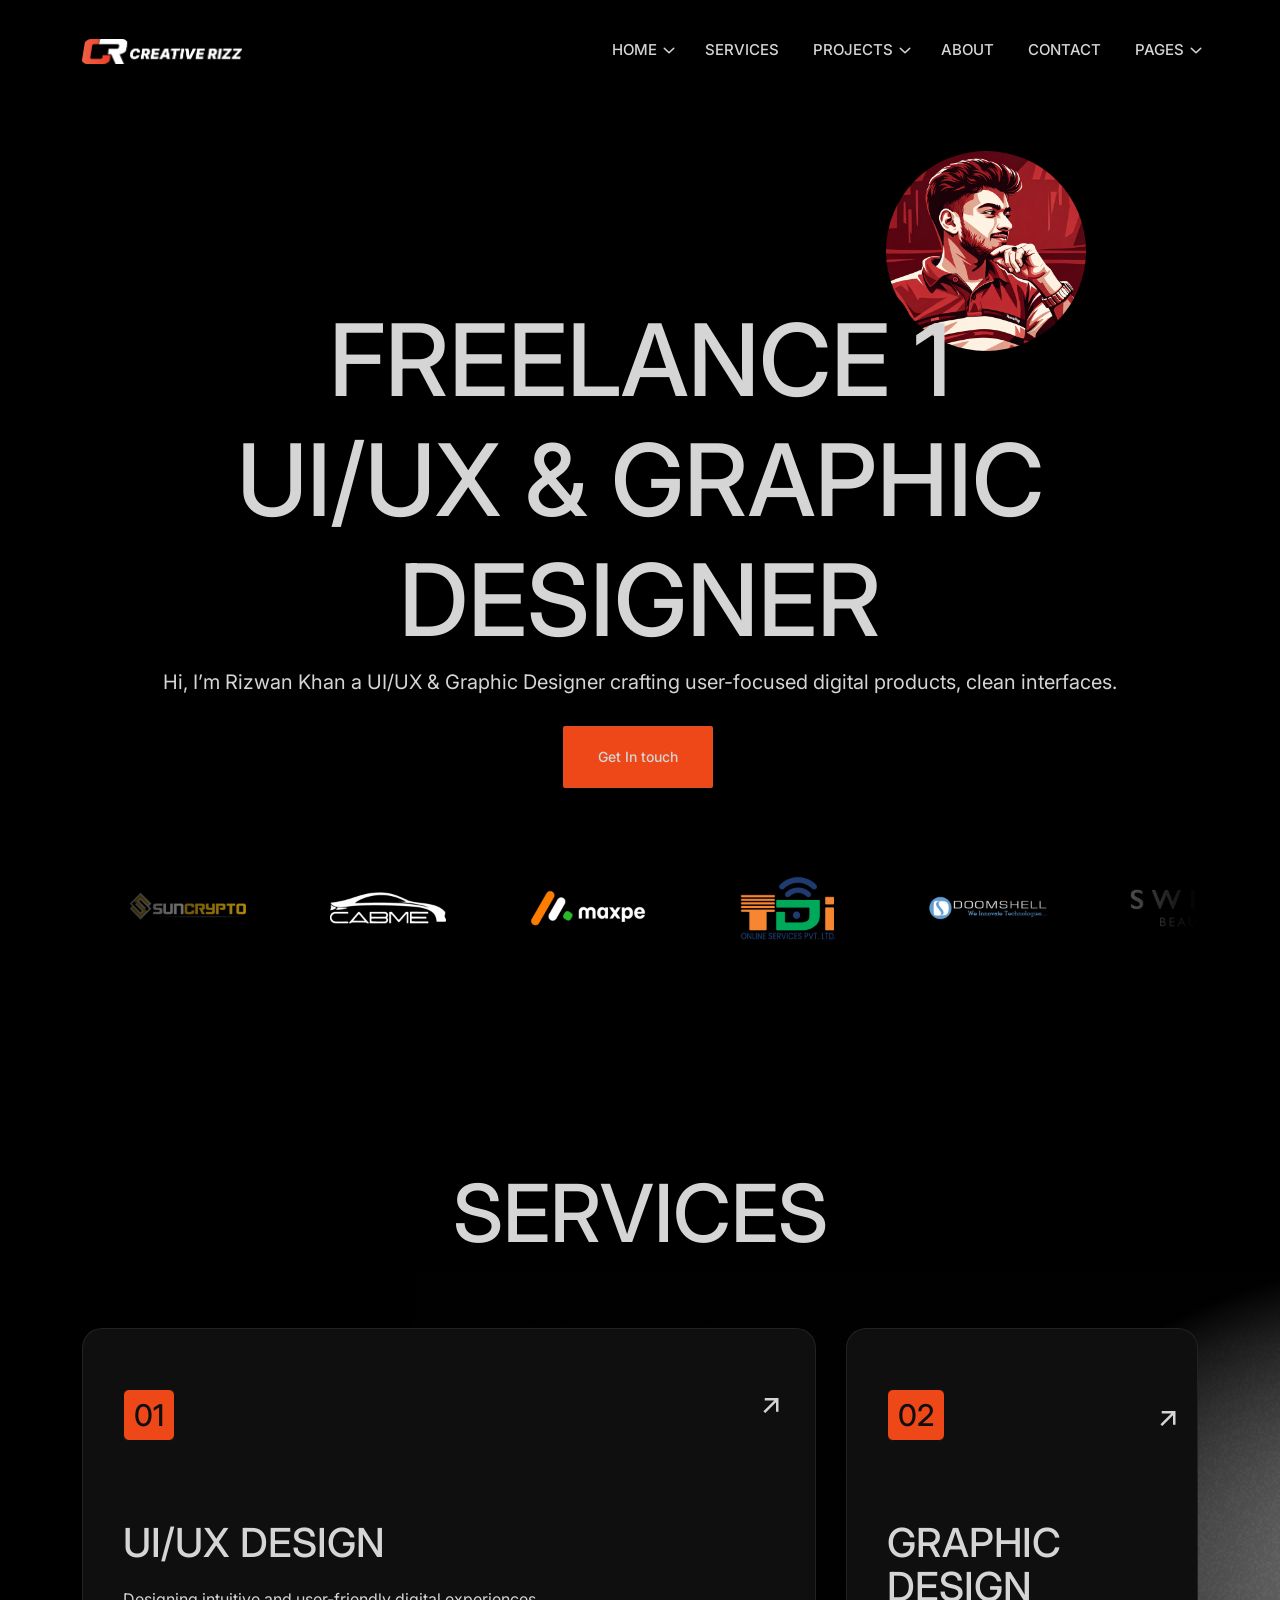
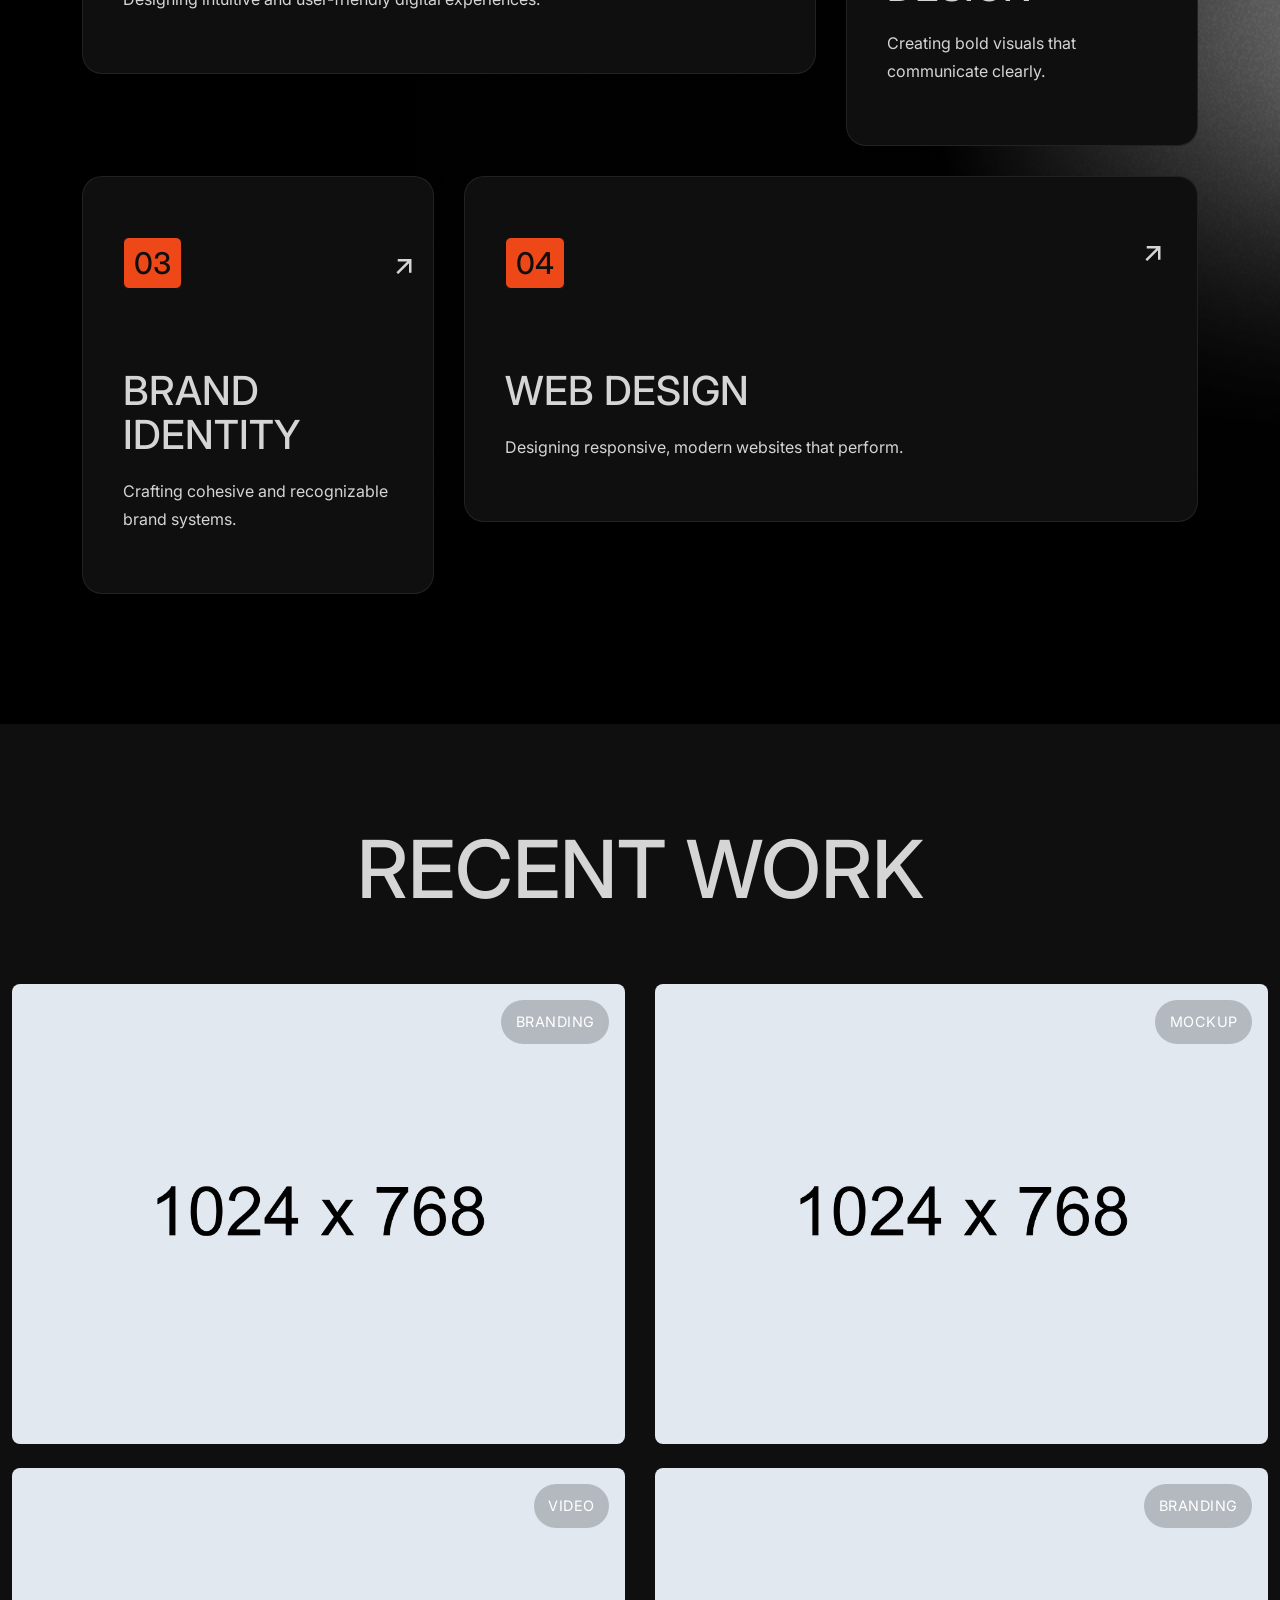
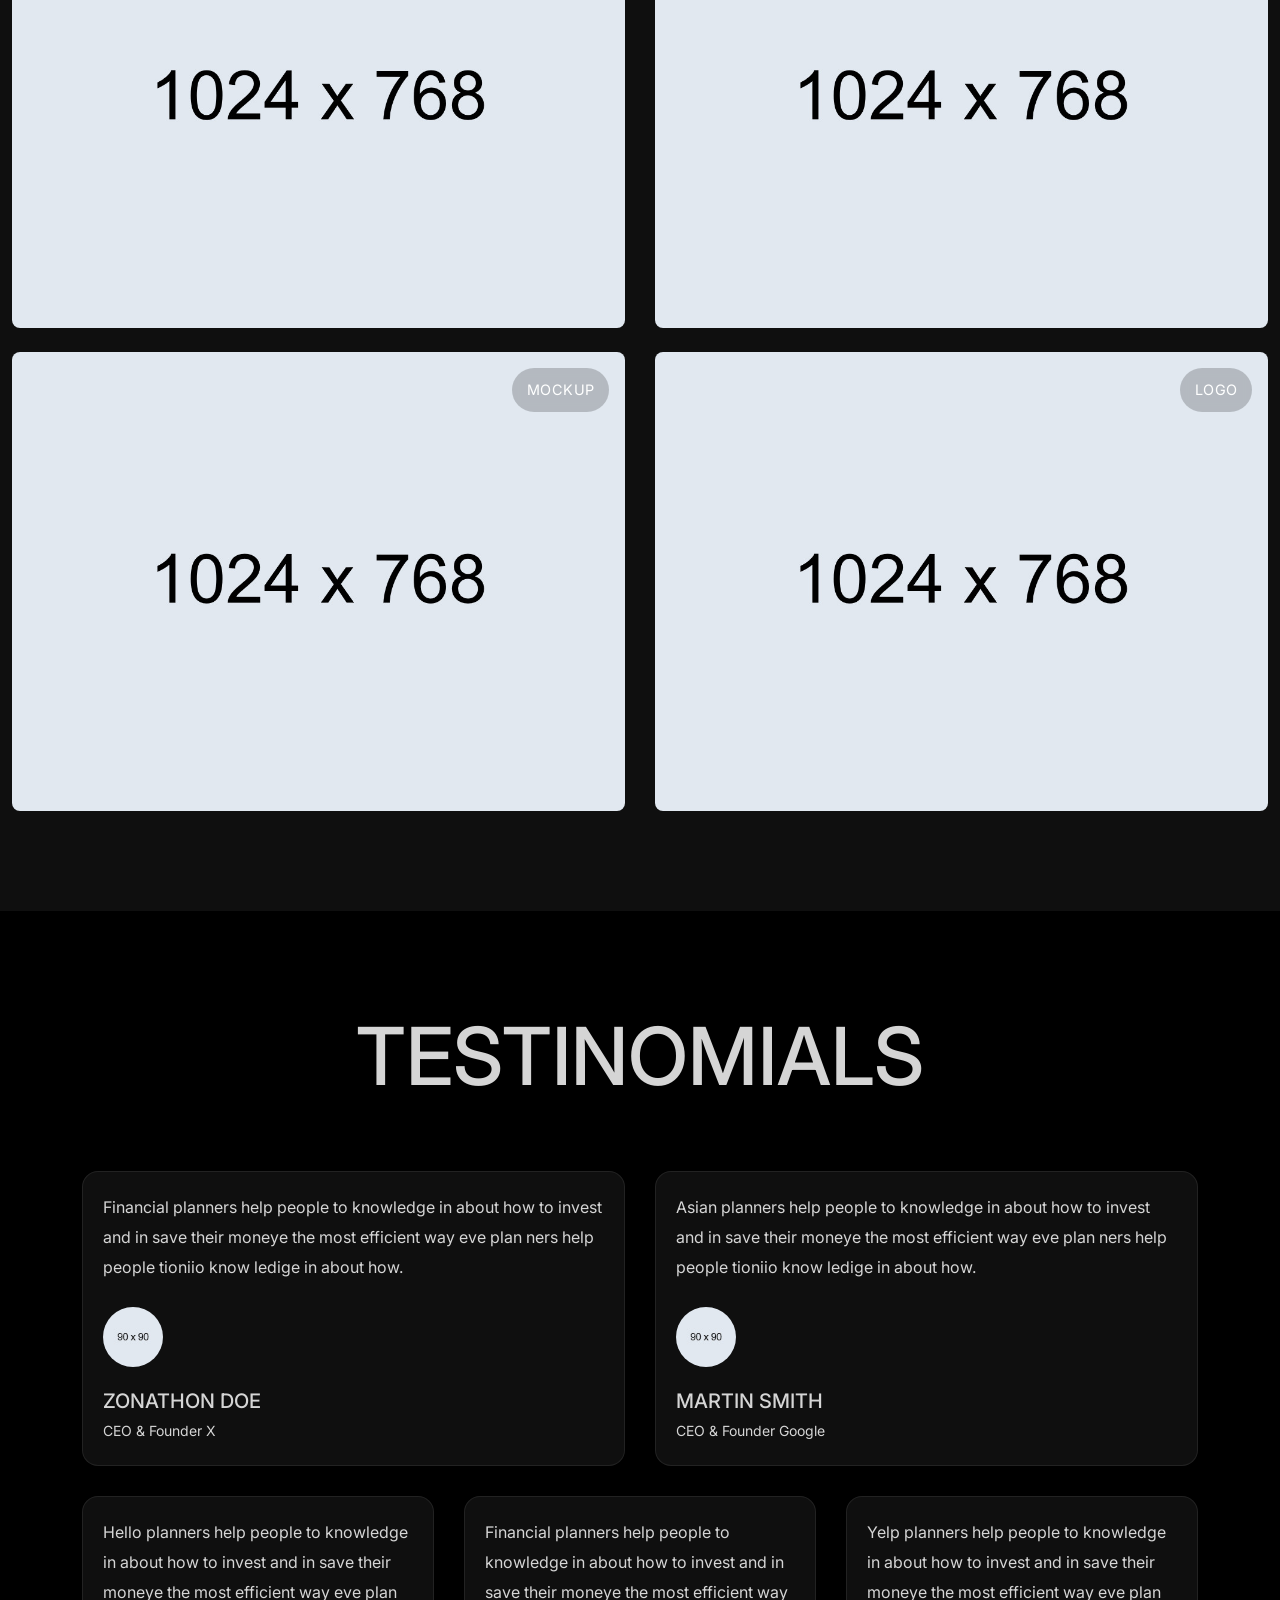
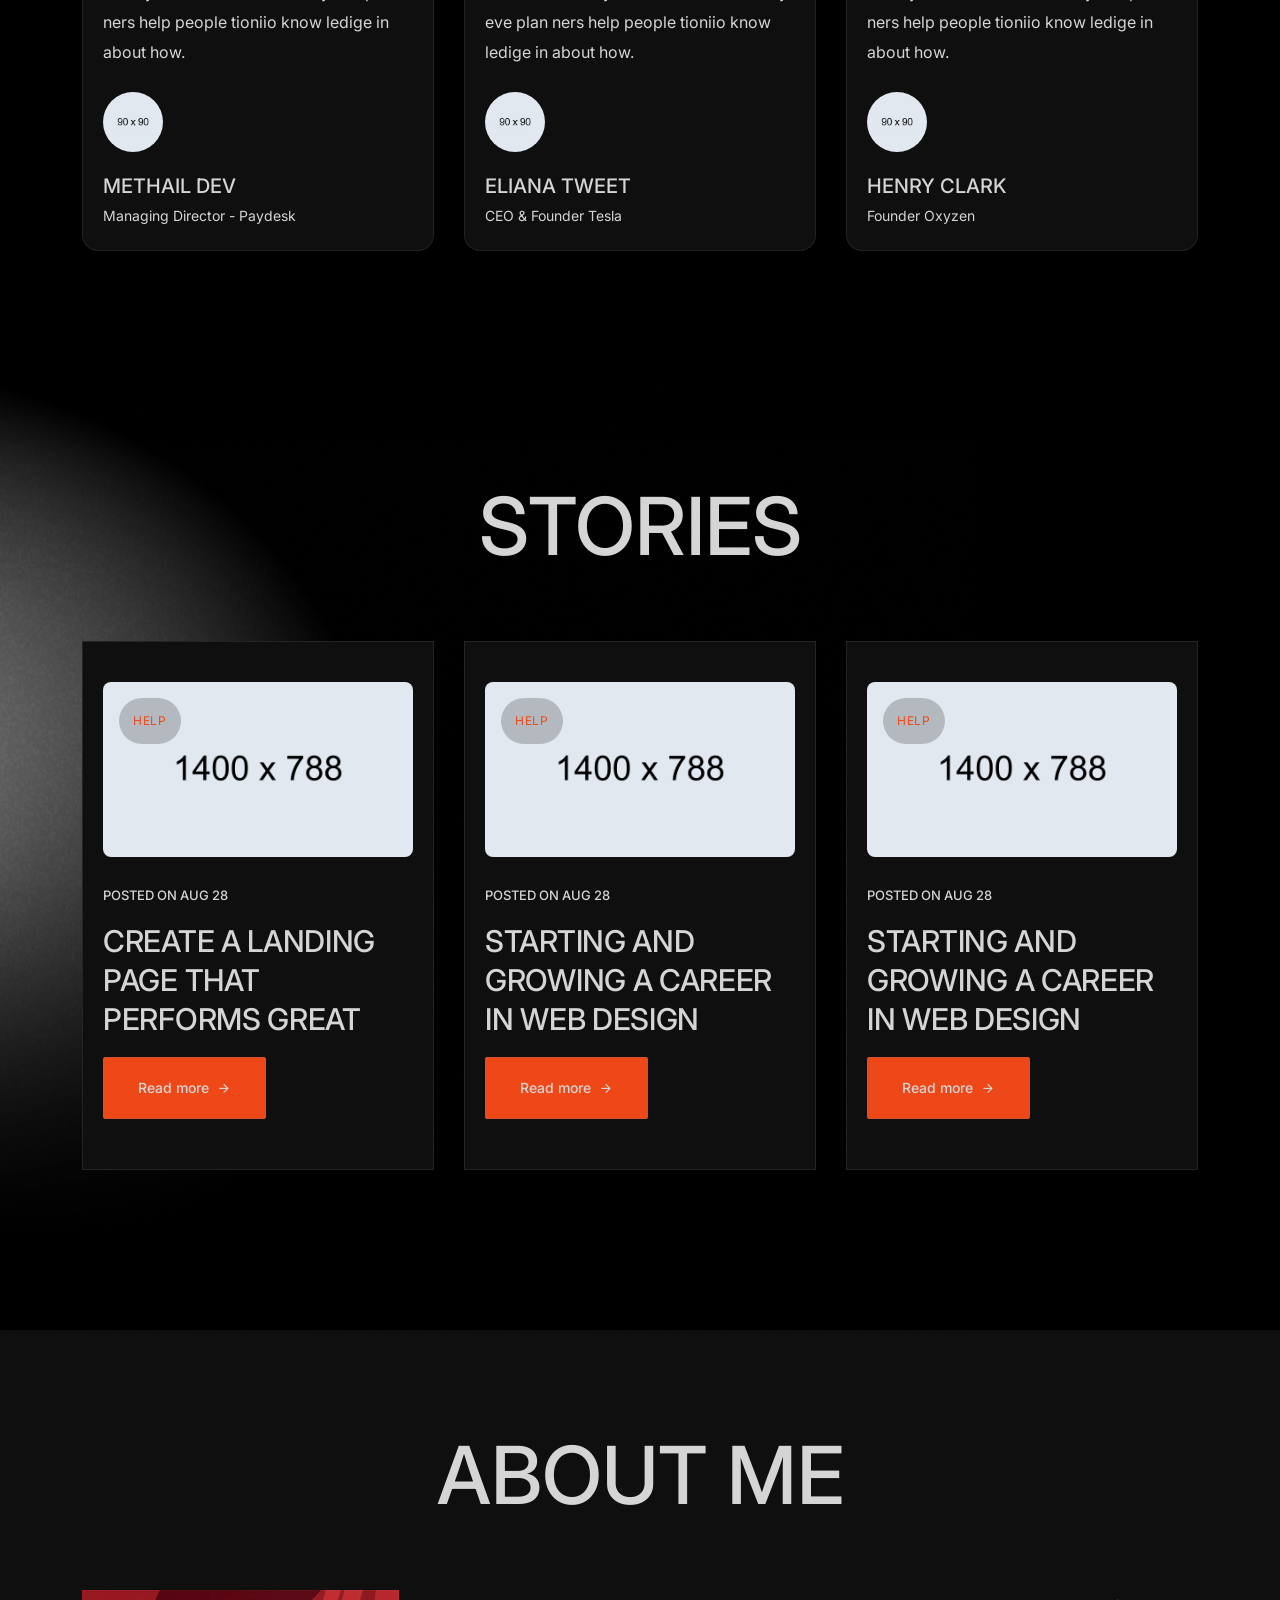
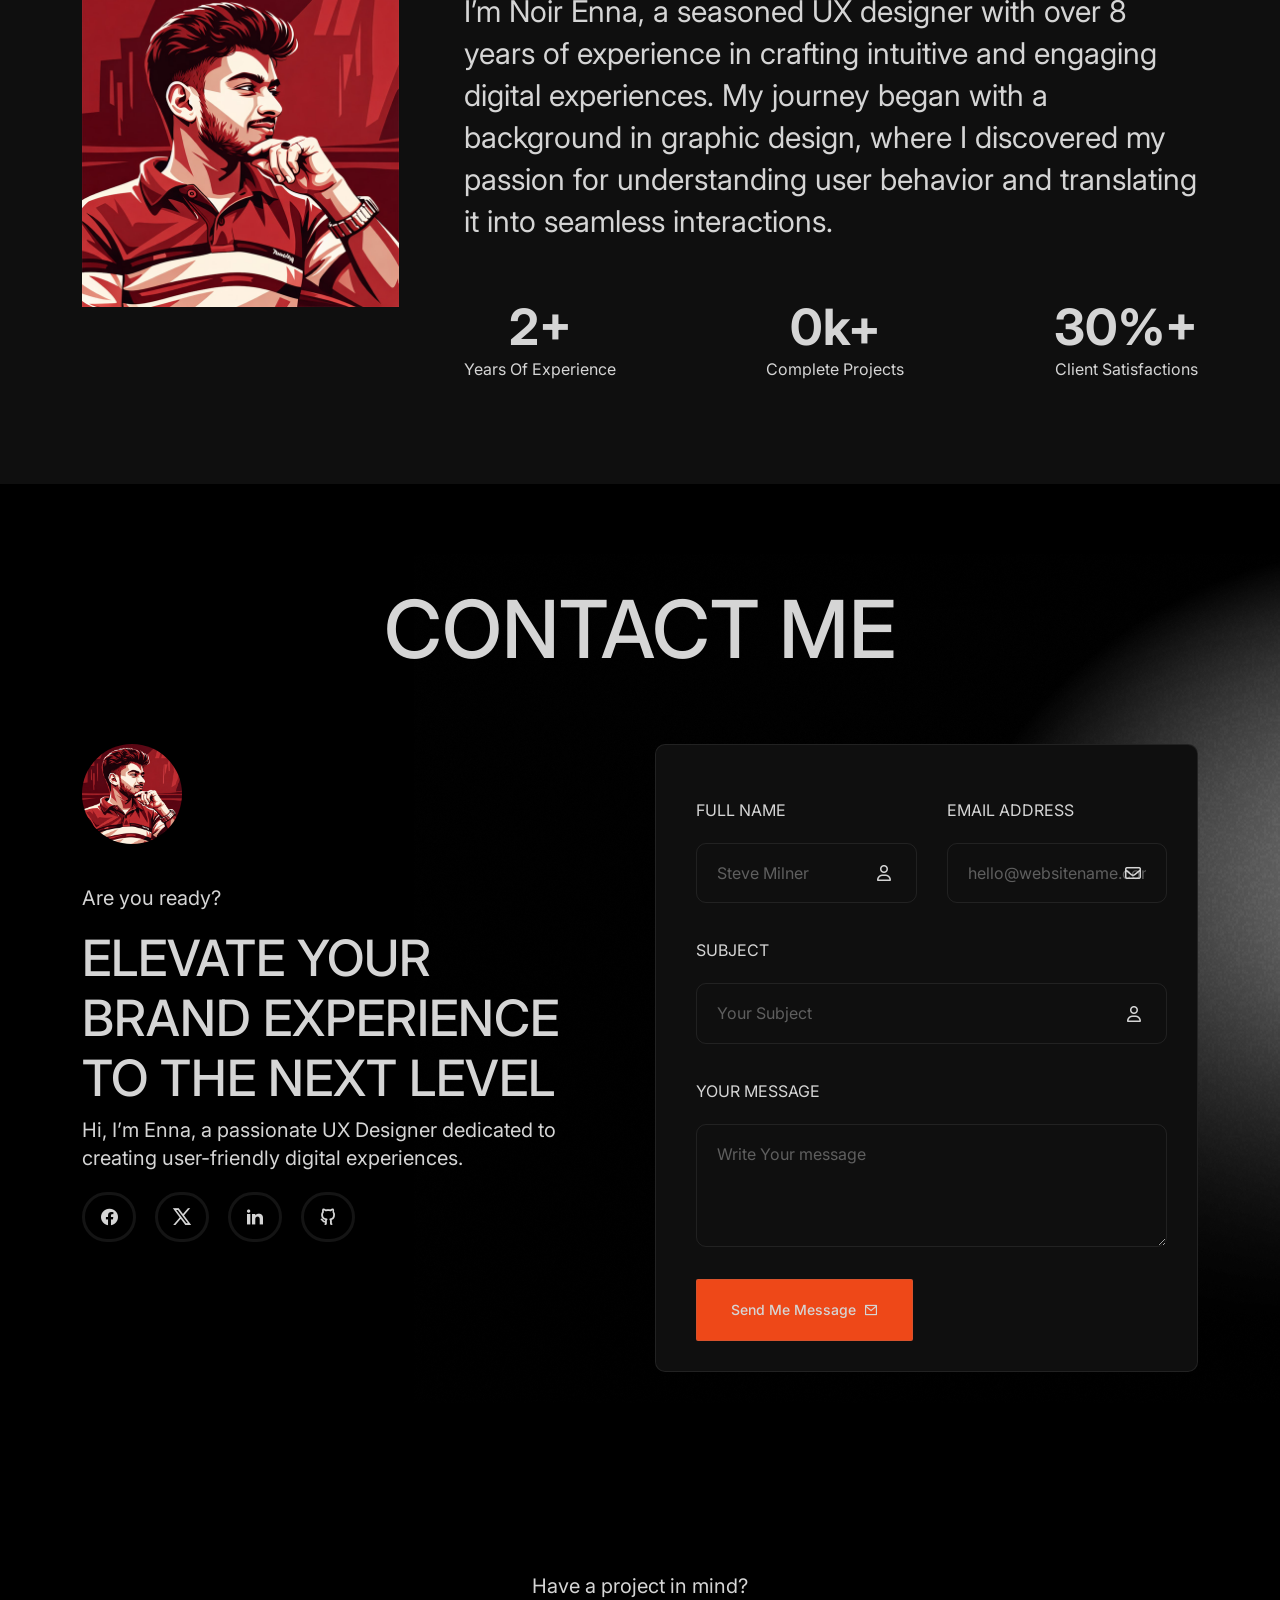
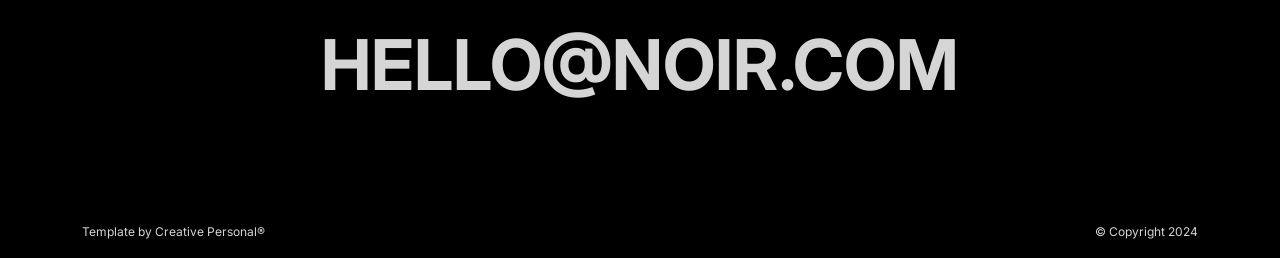
==== index.html @ a03a5336 "Update index.html" ====
<!DOCTYPE html>
<html lang="en">

<head>
    <!-- META -->
    <meta charset="utf-8">
    <meta http-equiv="X-UA-Compatible" content="IE=edge">
    <meta name="viewport" content="width=device-width, initial-scale=1">
    <meta name="description" content="Noir - Modern Portfolio Template">
    <meta name="keywords" content="personal, portfolio new, html, one page, bootstrap, new html template, design, creative, onepage, clean, modern">
    <meta name="author" content="Tanvir Hossain">
    <!-- PAGE TITLE -->
    <title>Creative Rizz</title>
    <link rel="icon" type="image/x-icon" href="assets/images/favicon.png">
    <!-- ALL GOOGLE FONTS -->
    <link rel="preconnect" href="https://fonts.googleapis.com">
    <link rel="preconnect" href="https://fonts.gstatic.com" crossorigin>
    <link href="https://fonts.googleapis.com/css2?family=Inter:ital,opsz,wght@0,14..32,100..900;1,14..32,100..900&family=Plus+Jakarta+Sans:ital,wght@0,200..800;1,200..800&display=swap" rel="stylesheet">
    <!-- BOOTSTRAP CSS -->
    <link rel="stylesheet" href="assets/css/bootstrap.min.css" />
    <!-- FONT AWESOME CSS -->
    <link rel="stylesheet" href="assets/css/font-awesome-pro.css" />
    <!-- FONT AWESOME CSS -->
    <link rel="stylesheet" href="assets/fonts/remixicon.css" />
    <!-- MAGNIFIC CSS -->
    <link rel="stylesheet" href="assets/css/magnific-popup.css">
    <!-- NICE SELECT CSS -->
    <link rel="stylesheet" href="assets/css/nice-select.min.css" />
    <!-- ANIMATE CSS -->
    <link rel="stylesheet" href="assets/css/animate.min.css" />
    <!-- MOBILE MENU CSS -->
    <link rel="stylesheet" href="assets/css/mobilemenu.css" />
    <link rel="stylesheet" href="assets/css/swiper-bundle.css" />
    <!-- SPACING CSS -->
    <link rel="stylesheet" href="assets/css/spacing.css" />
    <link rel="stylesheet" href="assets/css/blog.css" />
    <!-- MAIN STYLE CSS -->
    <link rel="stylesheet" href="assets/css/style.css" />
    <!-- RESPONSIVE CSS -->
    <link rel="stylesheet" href="assets/css/responsive.css">
    <!-- HTML5 shim and Respond.js IE8 support of HTML5 elements and media queries -->
    <!-- WARNING: Respond.js doesn't work if you view the page via file:// -->
    <!--[if lt IE 9]>
      <script src="https://oss.maxcdn.com/html5shiv/3.7.2/html5shiv.min.js"></script>
      <script src="https://oss.maxcdn.com/respond/1.4.2/respond.min.js"></script>
    <![endif]-->
</head>

<body>
    <!-- START PRELOADER AREA-->
    <div class="preloader">
        <svg viewbox="0 0 1000 1000" preserveaspectratio="none">
            <path id="preloaderSvg" d="M0,1005S175,995,500,995s500,5,500,5V0H0Z"></path>
        </svg>
        <div class="preloader-heading">
            <div class="load-text">
                <span>L</span>
                <span>o</span>
                <span>a</span>
                <span>d</span>
                <span>i</span>
                <span>n</span>
                <span>g</span>
            </div>
        </div>
    </div>
    <!-- END PRELOADER AREA -->
    <!-- START SCROOL UP DESIGN AREA -->
    <div class="progress-wrap cursor-pointer">
        <i class="ri-arrow-up-s-line"></i>
        <svg class="progress-circle svg-content" width="100%" height="100%" viewBox="-1 -1 102 102">
            <path d="M50,1 a49,49 0 0,1 0,98 a49,49 0 0,1 0,-98" />
        </svg>
    </div>
    <!-- / END SCROOL UP DESIGN AREA -->
    <!-- START MAGIC CURSOR AND BALL AREA-->
    <div id="magic-cursor">
        <div id="ball"></div>
    </div>
    <!-- / END MAGIC CURSOR AND BALL AREA-->
    <!-- START MENU DESIGN AREA-->
    <header class="main-header">
        <div class="header-upper">
            <div class="container">
                <div class="header-inner">
                    <div class="row align-items-center">
                        <div class="col-xl-2 col-lg-2 col-md-6 col-6 col-sm-3">
                            <div class="logo-area">
                                <div class="logo">
                                    <a href="index.html"><img src="assets/images/logo.png" alt=""></a>
                                </div>
                            </div>
                        </div>
                        <div class="col-xl-10 col-lg-10 col-md-6 col-6 col-sm-9">
                            <div class="main-menu">
                                <nav id="mobile-menu">
                                    <ul class="onepage">
                                        <li class="has-dropdown"><a href="index.html" class="linkstyle">Home</a>
                                            <ul class="sub-menu">
                                                <li><a href="index-onepage.html">Onepage Version</a></li>
                                                <li><a href="index.html">Multipage Version</a></li>
                                            </ul>
                                        </li>
                                        <li><a href="service.html" class="linkstyle">services</a></li>
                                        <li class="has-dropdown"><a href="projects.html" class="linkstyle">Projects</a>
                                            <ul class="sub-menu">
                                                <li><a href="two-column.html">Two Column</a></li>
                                                <li><a href="three-column.html">Three Column</a></li>
                                                <li><a href="single-project.html">Single Projects</a></li>
                                            </ul>
                                        </li>
                                        <li><a href="about.html" class="linkstyle">about</a></li>
                                        <li><a href="contact.html" class="linkstyle">Contact</a></li>
                                        <li class="has-dropdown"><a href="#" class="linkstyle">Pages</a>
                                            <ul class="sub-menu">
                                                <li><a href="blog.html">Blog</a></li>
                                                <li><a href="blog-details.html">Single Blog</a></li>
                                                <li><a href="terms.html">Terms & Conditions</a></li>
                                                <li><a href="privacy.html">Privacy Policy</a></li>
                                                <li><a href="404.html">404</a></li>
                                            </ul>
                                        </li>
                                    </ul>
                                </nav>
                            </div>
                            <div class="side-menu-icon d-lg-none text-end">
                                <a href="javascript:void(0)" class="info-toggle-btn f-right sidebar-toggle-btn"><i class="fal fa-bars"></i></a>
                            </div>
                        </div>
                    </div>
                </div>
            </div>
        </div>
    </header>
    <!-- // END MENU DESIGN AREA-->
    <!-- START MOBILE MENU DESIGN AREA-->
    <div class="sidebar__area">
        <div class="sidebar__wrapper">
            <div class="sidebar__close">
                <button class="sidebar__close-btn" id="sidebar__close-btn">
                    <i class="fal fa-times"></i>
                </button>
            </div>
            <div class="sidebar__content mt-50 mb-20">
                <div class="mobile-menu fix"></div>
            </div>
        </div>
    </div>
    <div class="body-overlay"></div>
    <!-- // END MOBILE MENU DESIGN AREA-->
    <!-- START HEADER DESIGN AREA -->
    <section id="home" class="main-hero-area main-hero-image-area">
        <div class="container">
            <div class="row">
                <div class="col-lg-12">
                    <!-- START HERO DESIGN AREA -->
                    <div class="hero-content wow fadeInUp text-center delay-0-2s">
                        <img src="assets/images/about/me2.jpg" alt="">
                        <h2>Freelance 1 <br> UI/UX & Graphic Designer</h2>
                        <p>Hi, I’m Rizwan Khan a UI/UX & Graphic Designer crafting user-focused digital products, clean interfaces.</p>
                        <a class="theme-btn" href="#contact">Get In touch</a>
                    </div>
                    <!-- / END HERO DESIGN AREA -->
                    <div class="company-list">
                        <div class="scroller" data-direction="left" data-speed="slow">
                            <div class="scroller__inner">
                                <img src="assets/images/client-logos/partner1.png" alt="Company" />
                                <img src="assets/images/client-logos/partner2.png" alt="Company" />
                                <img src="assets/images/client-logos/partner3.png" alt="Company" />
                                <img src="assets/images/client-logos/partner4.png" alt="Company" />
                                <img src="assets/images/client-logos/partner5.png" alt="Company" />
                                <img src="assets/images/client-logos/partner6.png" alt="Company" />
                                <img src="assets/images/client-logos/partner7.png" alt="Company" />
                            </div>
                        </div>
                    </div>
                </div>
            </div>
        </div>
    </section>
    <!-- / END HEADER DESIGN AREA -->
    <!-- START SERVICE DESIGN AREA -->
    <section id="services" class="services-area multipage-service-area">
        <div class="container">
            <div class="row">
                <div class="col-xl-12 col-lg-12">
                    <div class="section-title section-black-title wow fadeInUp delay-0-2s">
                        <h2>Services</h2>
                    </div>
                </div>
            </div>
            <div class="row">
                <!-- START SINGLE SERVICE DESIGN AREA -->
                <div class="col-lg-8 col-md-7">
                    <div class="service-item wow fadeInUp delay-0-2s">
                        <i class="ri-arrow-right-up-line"></i>
                        <h5>01</h5>
                        <h4>UI/UX Design</h4>
                        <p>Designing intuitive and user-friendly digital experiences.</p>
                    </div>
                </div>
                <!-- / END SINGLE SERVICE DESIGN AREA -->
                <!-- START SINGLE SERVICE DESIGN AREA -->
                <div class="col-lg-4 col-md-5">
                    <div class="service-item wow fadeInUp delay-0-4s">
                        <i class="ri-arrow-right-up-line"></i>
                        <h5>02</h5>
                        <h4>Graphic Design</h4>
                        <p>Creating bold visuals that communicate clearly.</p>
                    </div>
                </div>
                <!-- / END SINGLE SERVICE DESIGN AREA -->
                <!-- START SINGLE SERVICE DESIGN AREA -->
                <div class="col-lg-4 col-md-5">
                    <div class="service-item wow fadeInUp delay-0-6s">
                        <i class="ri-arrow-right-up-line"></i>
                        <h5>03</h5>
                        <h4>Brand Identity</h4>
                        <p>Crafting cohesive and recognizable brand systems.</p>
                    </div>
                </div>
                <!-- / END SINGLE SERVICE DESIGN AREA -->
                <!-- START SINGLE SERVICE DESIGN AREA -->
                <div class="col-lg-8 col-md-7">
                    <div class="service-item wow fadeInUp delay-0-8s">
                        <i class="ri-arrow-right-up-line"></i>
                        <h5>04</h5>
                        <h4>Web Design</h4>
                        <p>Designing responsive, modern websites that perform.</p>
                    </div>
                </div>
                <!-- / END SINGLE SERVICE DESIGN AREA -->
            </div>
        </div>
    </section>
    <!-- / END SERVICE DESIGN AREA -->
    <!-- START PORTFOLIO DESIGN AREA -->
    <div class="projects-area" id="projects">
        <div class="row">
            <div class="col-xl-12 col-lg-12">
                <div class="section-title section-white-title wow fadeInUp delay-0-2s text-center">
                    <h2>Recent Work</h2>
                </div>
            </div>
        </div>
        <div class="container-fluid">
            <div class="row g-4 portfolio-grid">
                <!-- START SINGLE PORTFOLIO DESIGN AREA -->
                <div class="col-md-6 col-xl-6 portfolio-item category-1">
                    <a href="assets/images/projects/work1.jpg" class="work-popup">
                        <div class="portfolio-box">
                            <!-- Image -->
                            <img src="assets/images/projects/work1.jpg" alt="" data-rjs="2">
                            <!-- Category -->
                            <span class="portfolio-category">Branding</span>
                            <!-- Caption -->
                            <div class="portfolio-caption">
                                <h1>Glasses of Cocktail</h1>
                            </div>
                        </div>
                    </a>
                </div>
                <!-- // END SINGLE PORTFOLIO DESIGN AREA -->
                <!-- START SINGLE PORTFOLIO DESIGN AREA -->
                <div class="col-md-6 col-xl-6 portfolio-item category-2">
                    <a href="single-project.html">
                        <div class="portfolio-box">
                            <!-- Image -->
                            <img src="assets/images/projects/work2.jpg" alt="" data-rjs="2">
                            <!-- Category -->
                            <span class="portfolio-category">Mockup</span>
                            <!-- Caption -->
                            <div class="portfolio-caption">
                                <h1>A Branch with Flowers</h1>
                            </div>
                        </div>
                    </a>
                </div>
                <!-- // END SINGLE PORTFOLIO DESIGN AREA -->
                <!-- START SINGLE PORTFOLIO DESIGN AREA -->
                <div class="col-md-6 col-xl-6 portfolio-item category-2">
                    <a href="https://www.youtube.com/watch?v=qZEPs3vmYB4" class="popup-youtube">
                        <div class="portfolio-box">
                            <!-- Image -->
                            <img src="assets/images/projects/work3.jpg" alt="" data-rjs="2">
                            <!-- Category -->
                            <span class="portfolio-category">Video</span>
                            <!-- Caption -->
                            <div class="portfolio-caption">
                                <h1>Orange Rose Flower</h1>
                            </div>
                        </div>
                    </a>
                </div>
                <!-- // END SINGLE PORTFOLIO DESIGN AREA -->
                <!-- START SINGLE PORTFOLIO DESIGN AREA -->
                <div class="col-md-6 col-xl-6 portfolio-item category-1">
                    <a href="assets/images/projects/work4.jpg" class="work-popup">
                        <div class="portfolio-box">
                            <!-- Image -->
                            <img src="assets/images/projects/work4.jpg" alt="" data-rjs="2">
                            <!-- Category -->
                            <span class="portfolio-category">Branding</span>
                            <!-- Caption -->
                            <div class="portfolio-caption">
                                <h1>Green Plant on a Desk</h1>
                            </div>
                        </div>
                    </a>
                </div>
                <!-- // END SINGLE PORTFOLIO DESIGN AREA -->
                <!-- START SINGLE PORTFOLIO DESIGN AREA -->
                <div class="col-md-6 col-xl-6 portfolio-item category-2">
                    <a href="assets/images/projects/work5.jpg" class="work-popup">
                        <div class="portfolio-box">
                            <!-- Image -->
                            <img src="assets/images/projects/work5.jpg" alt="" data-rjs="2">
                            <!-- Category -->
                            <span class="portfolio-category">Mockup</span>
                            <!-- Caption -->
                            <div class="portfolio-caption">
                                <h1>Orange Rose Flower</h1>
                            </div>
                        </div>
                    </a>
                </div>
                <!-- // END SINGLE PORTFOLIO DESIGN AREA -->
                <!-- START SINGLE PORTFOLIO DESIGN AREA -->
                <div class="col-md-6 col-xl-6 portfolio-item category-2">
                    <a href="assets/images/projects/work6.jpg" class="work-popup">
                        <div class="portfolio-box">
                            <!-- Image -->
                            <img src="assets/images/projects/work6.jpg" alt="" data-rjs="2">
                            <!-- Category -->
                            <span class="portfolio-category">logo</span>
                            <!-- Caption -->
                            <div class="portfolio-caption">
                                <h1>Rose Flower</h1>
                            </div>
                        </div>
                    </a>
                </div>
                <!-- // END SINGLE PORTFOLIO DESIGN AREA -->
            </div>
        </div>
    </div>
    <!-- // END PORTFOLIO DESIGN AREA -->
    <!-- START TESTIMONIALS DESIGN AREA -->
    <section class="testimonials-area">
        <div class="container">
            <div class="row">
                <div class="col-xl-12 col-lg-12">
                    <div class="section-title section-black-title wow fadeInUp delay-0-2s">
                        <h2>Testinomials</h2>
                    </div>
                </div>
            </div>
            <div class="row">
                <div class="col-lg-6 col-md-6">
                    <!-- START SINGLE TESTIMONIALS DESIGN AREA -->
                    <div class="testimonial-item wow fadeInUp delay-0-2s">
                        <div class="text">
                            Financial planners help people to knowledge in about how to
                            invest and in save their moneye the most efficient way eve plan
                            ners help people tioniio know ledige in about how.
                        </div>
                        <div class="author">
                            <img src="assets/images/testimonials/author1.jpg" alt="Author" />
                        </div>
                        <div class="testi-des">
                            <h5>Zonathon Doe</h5>
                            <span>CEO & Founder X</span>
                        </div>
                    </div>
                    <!-- / END SINGLE TESTIMONIALS DESIGN AREA -->
                </div>
                <div class="col-lg-6 col-md-6">
                    <!-- START SINGLE TESTIMONIALS DESIGN AREA -->
                    <div class="testimonial-item wow fadeInUp delay-0-4s">
                        <div class="text">
                            Asian planners help people to knowledge in about how to
                            invest and in save their moneye the most efficient way eve plan
                            ners help people tioniio know ledige in about how.
                        </div>
                        <div class="author">
                            <img src="assets/images/testimonials/author2.jpg" alt="Author" />
                        </div>
                        <div class="testi-des">
                            <h5>Martin Smith</h5>
                            <span>CEO & Founder Google</span>
                        </div>
                    </div>
                    <!-- / END SINGLE TESTIMONIALS DESIGN AREA -->
                </div>
                <div class="col-lg-4 col-md-6">
                    <!-- START SINGLE TESTIMONIALS DESIGN AREA -->
                    <div class="testimonial-item wow fadeInUp delay-0-6s">
                        <div class="text">
                            Hello planners help people to knowledge in about how to
                            invest and in save their moneye the most efficient way eve plan
                            ners help people tioniio know ledige in about how.
                        </div>
                        <div class="author">
                            <img src="assets/images/testimonials/author3.jpg" alt="Author" />
                        </div>
                        <div class="testi-des">
                            <h5>Methail Dev</h5>
                            <span>Managing Director - Paydesk</span>
                        </div>
                    </div>
                    <!-- / END SINGLE TESTIMONIALS DESIGN AREA -->
                </div>
                <div class="col-lg-4 col-md-6">
                    <!-- START SINGLE TESTIMONIALS DESIGN AREA -->
                    <div class="testimonial-item wow fadeInUp delay-0-8s">
                        <div class="text">
                            Financial planners help people to knowledge in about how to
                            invest and in save their moneye the most efficient way eve plan
                            ners help people tioniio know ledige in about how.
                        </div>
                        <div class="author">
                            <img src="assets/images/testimonials/author4.jpg" alt="Author" />
                        </div>
                        <div class="testi-des">
                            <h5>Eliana tweet</h5>
                            <span>CEO & Founder Tesla</span>
                        </div>
                    </div>
                    <!-- / END SINGLE TESTIMONIALS DESIGN AREA -->
                </div>
                <div class="col-lg-4 col-md-6">
                    <!-- START SINGLE TESTIMONIALS DESIGN AREA -->
                    <div class="testimonial-item wow fadeInUp delay-0-9s">
                        <div class="text">
                            Yelp planners help people to knowledge in about how to
                            invest and in save their moneye the most efficient way eve plan
                            ners help people tioniio know ledige in about how.
                        </div>
                        <div class="author">
                            <img src="assets/images/testimonials/author5.jpg" alt="Author" />
                        </div>
                        <div class="testi-des">
                            <h5>Henry Clark</h5>
                            <span>Founder Oxyzen</span>
                        </div>
                    </div>
                    <!-- / END SINGLE TESTIMONIALS DESIGN AREA -->
                </div>
            </div>
        </div>
    </section>
    <!-- / END TESTIMONIALS DESIGN AREA -->
    <!-- START VLOG DESIGN AREA -->
    <section id="blog" class="blog-area">
        <div class="container">
            <div class="row">
                <div class="col-xl-12 col-lg-12">
                    <div class="section-title section-white-title wow fadeInUp delay-0-2s">
                        <h2>Stories</h2>
                    </div>
                </div>
            </div>
            <!-- START SINGLE VLOG DESIGN AREA -->
            <div class="row ">
                <div class="col-md-6 col-lg-4">
                    <div class="blog-post-box">
                        <div class="blog-post-img">
                            <a href="blog-details.html">
                                <img src="assets/images/blog/blog1.jpg" alt="">
                            </a>
                            <div class="blog-post-category">
                                <a href="#">Help</a>
                            </div>
                        </div>
                        <div class="blog-post-caption">
                            <h3>Posted on Aug 28</h3>
                            <h2><a class="link-decoration" href="blog-details.html">Create a Landing Page That Performs Great</a></h2>
                            <a class="theme-btn" href="blog-details.html">Read more <i class="ri-arrow-right-line"></i></a>
                        </div>
                    </div>
                </div>
                <div class="col-md-6 col-lg-4">
                    <div class="blog-post-box">
                        <div class="blog-post-img">
                            <a href="blog-details.html">
                                <img src="assets/images/blog/blog2.jpg" alt="">
                            </a>
                            <div class="blog-post-category">
                                <a href="#">Help</a>
                            </div>
                        </div>
                        <div class="blog-post-caption">
                            <h3>Posted on Aug 28</h3>
                            <h2><a class="link-decoration" href="blog-details.html">Starting and Growing a Career in Web Design</a></h2>
                            <a class="theme-btn" href="blog-details.html">Read more <i class="ri-arrow-right-line"></i></a>
                        </div>
                    </div>
                </div>
                <div class="col-md-6 col-lg-4">
                    <div class="blog-post-box">
                        <div class="blog-post-img">
                            <a href="blog-details.html">
                                <img src="assets/images/blog/blog3.jpg" alt="">
                            </a>
                            <div class="blog-post-category">
                                <a href="#">Help</a>
                            </div>
                        </div>
                        <div class="blog-post-caption">
                            <h3>Posted on Aug 28</h3>
                            <h2><a class="link-decoration" href="blog-details.html">Starting and Growing a Career in Web Design</a></h2>
                            <a class="theme-btn" href="blog-details.html">Read more <i class="ri-arrow-right-line"></i></a>
                        </div>
                    </div>
                </div>
            </div>
            <!-- // END SINGLE VLOG DESIGN AREA -->
        </div>
    </section>
    <!-- / END VLOG DESIGN AREA -->
    <!-- START ABOUT DESIGN AREA -->
    <section id="about" class="about-area">
        <div class="container">
            <div class="row">
                <div class="col-xl-12 col-lg-12">
                    <div class="section-title section-white-title wow fadeInUp delay-0-2s">
                        <h2>About Me</h2>
                    </div>
                </div>
            </div>
            <div class="row">
                <!-- START ABOUT TEXT DESIGN AREA -->
                <div class="col-lg-4 col-sm-12 about-image">
                    <img src="assets/images/about/me2.jpg" alt="">
                </div>
                <div class="col-lg-8 col-sm-12">
                    <div class="about-content-part wow fadeInUp delay-0-2s">
                        <p>I’m Noir Enna, a seasoned UX designer with over 8 years of experience in crafting intuitive and engaging digital experiences. My journey began with a background in graphic design, where I discovered my passion for understanding user behavior and translating it into seamless interactions.</p>
                    </div>
                    <!-- START COUNTER DESIGN AREA -->
                    <div class="hero-counter-area d-flex justify-content-between wow fadeInUp delay-0-4s">
                        <div class="counter-item counter-text-wrap">
                            <span class="count-text plus" data-speed="3000" data-stop="8">0</span>
                            <span class="counter-title">Years Of Experience</span>
                        </div>
                        <div class="counter-item counter-text-wrap">
                            <span class="count-text k-plus" data-speed="3000" data-stop="1">0</span>
                            <span class="counter-title">Complete Projects</span>
                        </div>
                        <div class="counter-item counter-text-wrap">
                            <span class="count-text percent" data-speed="3000" data-stop="90">0</span>
                            <span class="counter-title">Client Satisfactions</span>
                        </div>
                    </div>
                    <!-- / END COUNTER DESIGN AREA -->
                </div>
                <!-- / END ABOUT TEXT DESIGN AREA -->
            </div>
        </div>
    </section>
    <!-- / END ABOUT DESIGN AREA -->
    <!-- START CONTACT DESIGN AREA -->
    <section id="contact" class="contact-area">
        <div class="container">
            <div class="row">
                <div class="col-xl-12 col-lg-12">
                    <div class="section-title section-black-title wow fadeInUp delay-0-2s">
                        <h2>Contact Me</h2>
                    </div>
                </div>
            </div>
            <div class="row">
                <div class="col-lg-6">
                    <div class="contact-content-part  wow fadeInUp delay-0-2s">
                        <img src="assets/images/about/me2.jpg" alt="">
                        <p> Are you ready?</p>
                        <h2> Elevate Your Brand experience to the next level</h2>
                        <p>Hi, I’m Enna, a passionate UX Designer dedicated to creating user-friendly digital experiences.</p>
                        <!-- START CONTACT SINGLEDESIGN AREA -->
                        <div class="single-contact wow fadeInUp" data-wow-delay=".6s">
                            <div class="about-social">
                                <ul>
                                    <li><a href=""><i class="ri-facebook-circle-fill"></i></a></li>
                                    <li><a href=""><i class="ri-twitter-x-line"></i></a></li>
                                    <li><a href=""><i class="ri-linkedin-fill"></i></a></li>
                                    <li><a href=""><i class="ri-github-line"></i></a></li>
                                </ul>
                            </div>
                        </div>
                        <!-- / END CONTACT SINGLEDESIGN AREA -->
                    </div>
                </div>
                <!-- START CONTACT FORM DESIGN AREA -->
                <div class="col-lg-6">
                    <div class="contact-form contact-form-area wow fadeInUp delay-0-4s">
                        <form id="contactForm" class="contact-form" action="#" method="post">
                            <div class="row">
                                <div class="col-md-6">
                                    <div class="form-group">
                                        <label for="name">Full Name</label>
                                        <input type="text" id="name" class="form-control" value="" placeholder="Steve Milner" required="" data-error="Please enter your Name" />
                                        <label for="name" class="for-icon"><i class="far fa-user"></i></label>
                                        <div class="help-block with-errors"></div>
                                    </div>
                                </div>
                                <div class="col-md-6">
                                    <div class="form-group">
                                        <label for="email">Email Address</label>
                                        <input type="email" id="email" class="form-control" value="" placeholder="hello@websitename.com" required="" data-error="Please enter your Email" />
                                        <label for="email" class="for-icon"><i class="far fa-envelope"></i></label>
                                        <div class="help-block with-errors"></div>
                                    </div>
                                </div>
                                <div class="col-md-12">
                                    <div class="form-group">
                                        <label for="name">Subject</label>
                                        <input type="text" id="subject" class="form-control" value="" placeholder="Your Subject" required="" data-error="Please enter your Name" />
                                        <label for="name" class="for-icon"><i class="far fa-user"></i></label>
                                        <div class="help-block with-errors"></div>
                                    </div>
                                </div>
                                <div class="col-md-12">
                                    <div class="form-group">
                                        <label for="message">Your Message</label>
                                        <textarea name="message" id="message" class="form-control" rows="4" placeholder="Write Your message" required="" data-error="Please Write your Message"></textarea>
                                        <div class="help-block with-errors"></div>
                                    </div>
                                </div>
                                <div class="col-md-12">
                                    <div class="form-group mb-0">
                                        <button type="submit" class="theme-btn">
                                            Send Me Message <i class="ri-mail-line"></i>
                                        </button>
                                        <div id="msgSubmit" class="hidden"></div>
                                    </div>
                                </div>
                                <div class="col-md-12 text-center">
                                    <p class="input-success">We have received your mail, We will get back to you soon!</p>
                                    <p class="input-error">Sorry, Message could not send! Please try again.</p>
                                </div>
                            </div>
                        </form>
                    </div>
                </div>
                <!-- / END CONTACT FORM DESIGN AREA -->
            </div>
        </div>
    </section>
    <!-- / END CONTACT DESIGN AREA -->
    <!-- START FOOTER DESIGN AREA -->
    <footer class="main-footer">
        <div class="container">
            <div class="row">
                <div class="col-lg-12">
                    <div class="footer-top">
                        <p> Have a project in mind?</p>
                        <h2><a href="mailto:hello@websitename.com">Hello@noir.com</a></h2>
                    </div>
                </div>
            </div>
            <div class="row">
                <div class="col-lg-6 col-sm-6">
                    <p class="copy-left-text">Template by <a href="https://themeforest.net/user/creativepersonal/portfolio">Creative Personal®</a></p>
                </div>
                <div class="col-lg-6 col-sm-6">
                    <p class="copy-right-text">&copy; Copyright 2024</p>
                </div>
            </div>
        </div>
    </footer>
    <!-- / END FOOTER DESIGN AREA -->
    <!-- JQUERY JS -->
    <script src="assets/js/jquery-3.6.0.min.js"></script>
    <!-- BOOTSTRAP JS-->
    <script src="assets/js/bootstrap.min.js"></script>
    <!-- APPEAR JS -->
    <script src="assets/js/appear.min.js"></script>
    <!-- MAGNIFICANT JS -->
    <script src="assets/js/jquery.magnific-popup.min.js"></script>
    <!-- MOBILE MENU JS-->
    <script src="assets/js/mobilemenu.js"></script>
    <!-- GSAP AND LOCOMOTIV JS-->
    <script src="assets/js/gsap.min.js"></script>
    <script src="assets/js/ScrollTrigger.min.js"></script>
    <script src="assets/js/lenis.js"></script>
    <!-- SWIPPER JS-->
    <script src="assets/js/swiper-bundle.js"></script>
    <!-- NICE SELECT JS-->
    <script src="assets/js/jquery.nice-select.min.js"></script>
    <!-- IMAGE LOADER JS-->
    <script src="assets/js/imagesloaded.pkgd.min.js"></script>
    <!-- ISOTOPE JS-->
    <script src="assets/js/isotope.pkgd.min.js"></script>
    <!--  WOW ANIMATION JS-->
    <script src="assets/js/wow.min.js"></script>
    <!-- SCRIPT JS-->
    <script src="assets/js/script.js"></script>
</body>

</html>
---- assets/css/mobilemenu.css ----
/*! #######################################################################

	MeanMenu 2.0.7
	--------

	To be used with jquery.meanmenu.js by Chris Wharton (http://www.meanthemes.com/plugins/meanmenu/)

####################################################################### */

/* hide the link until viewport size is reached */
a.meanmenu-reveal {
	display: none;
}

/* when under viewport size, .mean-container is added to body */
.mean-container .mean-bar {
	float: left;
	width: 100%;
	position: relative;
	background: #070337;
	padding: 4px 0;
	min-height: 42px;
	z-index: 999999;
}

.mean-container a.meanmenu-reveal {
	width: 22px;
	height: 22px;
	padding: 13px 13px 11px 13px;
	position: absolute;
	top: 0;
	right: 0;
	cursor: pointer;
	color: #fff;
	text-decoration: none;
	font-size: 16px;
	text-indent: -9999em;
	line-height: 22px;
	font-size: 1px;
	display: block;
	font-family: Arial, Helvetica, sans-serif;
	font-weight: 700;
}

.mean-container a.meanmenu-reveal span {
	display: block;
	background: #fff;
	height: 3px;
	margin-top: 3px;
}

.mean-container .mean-nav {
	float: left;
	width: 100%;
	background: #070337;
	margin-top: 44px;
}

.mean-container .mean-nav ul {
	padding: 0;
	margin: 0;
	width: 100%;
	list-style-type: none;
}

.mean-container .mean-nav ul li {
	position: relative;
	float: left;
	width: 100%;
}

.mean-container .mean-nav ul li a {
	display: block;
	float: left;
	width: 90%;
	padding: 10px 5%;
	margin: 0;
	text-align: left;
	color: #fff;
	border-top: 1px solid #e0e3ed;
	text-decoration: none;
	text-transform: uppercase;
}

.mean-container .mean-nav ul li li a {
	width: 80%;
	padding: 10px 10%;
	text-shadow: none !important;
	visibility: visible;
}

.mean-container .mean-nav ul li.mean-last a {
	border-bottom: none;
	margin-bottom: 0;
}

.mean-container .mean-nav ul li li li a {
	width: 70%;
	padding: 10px 15%;
}

.mean-container .mean-nav ul li li li li a {
	width: 60%;
	padding: 10px 20%;
}

.mean-container .mean-nav ul li li li li li a {
	width: 50%;
	padding: 10px 25%;
}


.mean-container .mean-nav ul li a.mean-expand {
	margin-top: 1px;
	width: 26px;
	height: 32px;
	text-align: center;
	position: absolute;
	right: 0;
	top: 0;
	z-index: 2;
	font-weight: 700;
	background: transparent;
	border: none !important;
	font-size: 14px;
}




.mean-container .mean-push {
	float: left;
	width: 100%;
	padding: 0;
	margin: 0;
	clear: both;
}

.mean-nav .wrapper {
	width: 100%;
	padding: 0;
	margin: 0;
}

/* Fix for box sizing on Foundation Framework etc. */
.mean-container .mean-bar, .mean-container .mean-bar * {
	-webkit-box-sizing: content-box;
	-moz-box-sizing: content-box;
	box-sizing: content-box;
}


.mean-remove {
	display: none !important;
}
---- assets/css/spacing.css ----
/*
* ----------------------------------------------------------------------------------------
Author       : Tanvir Hossain
Template Name: Noir - Premium Portfolio Template
Version      : 1.0                                          
* ----------------------------------------------------------------------------------------
*/
/*
* ----------------------------------------------------------------------------------------
*PADDING MARGIN
* ----------------------------------------------------------------------------------------
*/
.p-5 {
    padding: 5px !important;
}

.p-10 {
    padding: 10px;
}

.p-15 {
    padding: 15px;
}

.p-20 {
    padding: 20px;
}

.p-25 {
    padding: 25px;
}

.p-30 {
    padding: 30px;
}

.p-35 {
    padding: 35px;
}

.p-40 {
    padding: 40px;
}

.p-45 {
    padding: 45px;
}

.p-50 {
    padding: 50px;
}

.p-55 {
    padding: 55px;
}

.p-60 {
    padding: 60px;
}

.p-65 {
    padding: 65px;
}

.p-70 {
    padding: 70px;
}

.p-75 {
    padding: 75px;
}

.p-80 {
    padding: 80px;
}

.p-85 {
    padding: 85px;
}

.p-90 {
    padding: 90px;
}

.p-95 {
    padding: 95px;
}

.p-100 {
    padding: 100px;
}

.p-105 {
    padding: 105px;
}

.p-110 {
    padding: 110px;
}

.p-115 {
    padding: 115px;
}

.p-120 {
    padding: 120px;
}

.p-125 {
    padding: 125px;
}

.p-130 {
    padding: 130px;
}

.p-135 {
    padding: 135px;
}

.p-140 {
    padding: 140px;
}

.p-145 {
    padding: 145px;
}

.p-150 {
    padding: 150px;
}

.p-155 {
    padding: 155px;
}

.p-160 {
    padding: 160px;
}

.p-165 {
    padding: 165px;
}

.p-170 {
    padding: 170px;
}

.p-175 {
    padding: 175px;
}

.p-180 {
    padding: 180px;
}

.p-185 {
    padding: 185px;
}

.p-190 {
    padding: 190px;
}

.p-195 {
    padding: 195px;
}

.p-200 {
    padding: 200px;
}

.p-205 {
    padding: 205px;
}

.p-210 {
    padding: 210px;
}

.p-215 {
    padding: 215px;
}

.p-220 {
    padding: 220px;
}

.p-225 {
    padding: 225px;
}

.p-230 {
    padding: 230px;
}

.p-235 {
    padding: 235px;
}

.p-240 {
    padding: 240px;
}

.p-245 {
    padding: 245px;
}

.p-250 {
    padding: 250px;
}

/* Padding Top */
.pt-5,
.py-5 {
    padding-top: 5px !important;
}

.pt-10,
.py-10 {
    padding-top: 10px;
}

.pt-15,
.py-15 {
    padding-top: 15px;
}

.pt-20,
.py-20 {
    padding-top: 20px;
}

.pt-25,
.py-25 {
    padding-top: 25px;
}

.pt-30,
.py-30 {
    padding-top: 30px;
}

.pt-35,
.py-35 {
    padding-top: 35px;
}

.pt-40,
.py-40 {
    padding-top: 40px;
}

.pt-45,
.py-45 {
    padding-top: 45px;
}

.pt-50,
.py-50 {
    padding-top: 50px;
}

.pt-55,
.py-55 {
    padding-top: 55px;
}

.pt-60,
.py-60 {
    padding-top: 60px;
}

.pt-65,
.py-65 {
    padding-top: 65px;
}

.pt-70,
.py-70 {
    padding-top: 70px;
}

.pt-75,
.py-75 {
    padding-top: 75px;
}

.pt-80,
.py-80 {
    padding-top: 80px;
}

.pt-85,
.py-85 {
    padding-top: 85px;
}

.pt-90,
.py-90 {
    padding-top: 90px;
}

.pt-95,
.py-95 {
    padding-top: 95px;
}

.pt-100,
.py-100 {
    padding-top: 100px;
}

.pt-105,
.py-105 {
    padding-top: 105px;
}

.pt-110,
.py-110 {
    padding-top: 110px;
}

.pt-115,
.py-115 {
    padding-top: 115px;
}

.pt-120,
.py-120 {
    padding-top: 120px;
}

.pt-125,
.py-125 {
    padding-top: 125px;
}

.pt-130,
.py-130 {
    padding-top: 130px;
}

.pt-135,
.py-135 {
    padding-top: 135px;
}

.pt-140,
.py-140 {
    padding-top: 140px;
}

.pt-145,
.py-145 {
    padding-top: 145px;
}

.pt-150,
.py-150 {
    padding-top: 150px;
}

.pt-155,
.py-155 {
    padding-top: 155px;
}

.pt-160,
.py-160 {
    padding-top: 160px;
}

.pt-165,
.py-165 {
    padding-top: 165px;
}

.pt-170,
.py-170 {
    padding-top: 170px;
}

.pt-175,
.py-175 {
    padding-top: 175px;
}

.pt-180,
.py-180 {
    padding-top: 180px;
}

.pt-185,
.py-185 {
    padding-top: 185px;
}

.pt-190,
.py-190 {
    padding-top: 190px;
}

.pt-195,
.py-195 {
    padding-top: 195px;
}

.pt-200,
.py-200 {
    padding-top: 200px;
}

.pt-205,
.py-205 {
    padding-top: 205px;
}

.pt-210,
.py-210 {
    padding-top: 210px;
}

.pt-215,
.py-215 {
    padding-top: 215px;
}

.pt-220,
.py-220 {
    padding-top: 220px;
}

.pt-225,
.py-225 {
    padding-top: 225px;
}

.pt-230,
.py-230 {
    padding-top: 230px;
}

.pt-235,
.py-235 {
    padding-top: 235px;
}

.pt-240,
.py-240 {
    padding-top: 240px;
}

.pt-245,
.py-245 {
    padding-top: 245px;
}

.pt-250,
.py-250 {
    padding-top: 250px;
}

/* Padding Bottom */
.pb-5,
.py-5 {
    padding-bottom: 5px !important;
}

.pb-10,
.py-10 {
    padding-bottom: 10px;
}

.pb-15,
.py-15 {
    padding-bottom: 15px;
}

.pb-20,
.py-20 {
    padding-bottom: 20px;
}

.pb-25,
.py-25 {
    padding-bottom: 25px;
}

.pb-30,
.py-30 {
    padding-bottom: 30px;
}

.pb-35,
.py-35 {
    padding-bottom: 35px;
}

.pb-40,
.py-40 {
    padding-bottom: 40px;
}

.pb-45,
.py-45 {
    padding-bottom: 45px;
}

.pb-50,
.py-50 {
    padding-bottom: 50px;
}

.pb-55,
.py-55 {
    padding-bottom: 55px;
}

.pb-60,
.py-60 {
    padding-bottom: 60px;
}

.pb-65,
.py-65 {
    padding-bottom: 65px;
}

.pb-70,
.py-70 {
    padding-bottom: 70px;
}

.pb-75,
.py-75 {
    padding-bottom: 75px;
}

.pb-80,
.py-80 {
    padding-bottom: 80px;
}

.pb-85,
.py-85 {
    padding-bottom: 85px;
}

.pb-90,
.py-90 {
    padding-bottom: 90px;
}

.pb-95,
.py-95 {
    padding-bottom: 95px;
}

.pb-100,
.py-100 {
    padding-bottom: 100px;
}

.pb-105,
.py-105 {
    padding-bottom: 105px;
}

.pb-110,
.py-110 {
    padding-bottom: 110px;
}

.pb-115,
.py-115 {
    padding-bottom: 115px;
}

.pb-120,
.py-120 {
    padding-bottom: 120px;
}

.pb-125,
.py-125 {
    padding-bottom: 125px;
}

.pb-130,
.py-130 {
    padding-bottom: 130px;
}

.pb-135,
.py-135 {
    padding-bottom: 135px;
}

.pb-140,
.py-140 {
    padding-bottom: 140px;
}

.pb-145,
.py-145 {
    padding-bottom: 145px;
}

.pb-150,
.py-150 {
    padding-bottom: 150px;
}

.pb-155,
.py-155 {
    padding-bottom: 155px;
}

.pb-160,
.py-160 {
    padding-bottom: 160px;
}

.pb-165,
.py-165 {
    padding-bottom: 165px;
}

.pb-170,
.py-170 {
    padding-bottom: 170px;
}

.pb-175,
.py-175 {
    padding-bottom: 175px;
}

.pb-180,
.py-180 {
    padding-bottom: 180px;
}

.pb-185,
.py-185 {
    padding-bottom: 185px;
}

.pb-190,
.py-190 {
    padding-bottom: 190px;
}

.pb-195,
.py-195 {
    padding-bottom: 195px;
}

.pb-200,
.py-200 {
    padding-bottom: 200px;
}

.pb-205,
.py-205 {
    padding-bottom: 205px;
}

.pb-210,
.py-210 {
    padding-bottom: 210px;
}

.pb-215,
.py-215 {
    padding-bottom: 215px;
}

.pb-220,
.py-220 {
    padding-bottom: 220px;
}

.pb-225,
.py-225 {
    padding-bottom: 225px;
}

.pb-230,
.py-230 {
    padding-bottom: 230px;
}

.pb-235,
.py-235 {
    padding-bottom: 235px;
}

.pb-240,
.py-240 {
    padding-bottom: 240px;
}

.pb-245,
.py-245 {
    padding-bottom: 245px;
}

.pb-250,
.py-250 {
    padding-bottom: 250px;
}

/* Margin Around */
.m-5 {
    margin: 5px !important;
}

.m-10 {
    margin: 10px;
}

.m-15 {
    margin: 15px;
}

.m-20 {
    margin: 20px;
}

.m-25 {
    margin: 25px;
}

.m-30 {
    margin: 30px;
}

.m-35 {
    margin: 35px;
}

.m-40 {
    margin: 40px;
}

.m-45 {
    margin: 45px;
}

.m-50 {
    margin: 50px;
}

.m-55 {
    margin: 55px;
}

.m-60 {
    margin: 60px;
}

.m-65 {
    margin: 65px;
}

.m-70 {
    margin: 70px;
}

.m-75 {
    margin: 75px;
}

.m-80 {
    margin: 80px;
}

.m-85 {
    margin: 85px;
}

.m-90 {
    margin: 90px;
}

.m-95 {
    margin: 95px;
}

.m-100 {
    margin: 100px;
}

.m-105 {
    margin: 105px;
}

.m-110 {
    margin: 110px;
}

.m-115 {
    margin: 115px;
}

.m-120 {
    margin: 120px;
}

.m-125 {
    margin: 125px;
}

.m-130 {
    margin: 130px;
}

.m-135 {
    margin: 135px;
}

.m-140 {
    margin: 140px;
}

.m-145 {
    margin: 145px;
}

.m-150 {
    margin: 150px;
}

.m-155 {
    margin: 155px;
}

.m-160 {
    margin: 160px;
}

.m-165 {
    margin: 165px;
}

.m-170 {
    margin: 170px;
}

.m-175 {
    margin: 175px;
}

.m-180 {
    margin: 180px;
}

.m-185 {
    margin: 185px;
}

.m-190 {
    margin: 190px;
}

.m-195 {
    margin: 195px;
}

.m-200 {
    margin: 200px;
}

.m-205 {
    margin: 205px;
}

.m-210 {
    margin: 210px;
}

.m-215 {
    margin: 215px;
}

.m-220 {
    margin: 220px;
}

.m-225 {
    margin: 225px;
}

.m-230 {
    margin: 230px;
}

.m-235 {
    margin: 235px;
}

.m-240 {
    margin: 240px;
}

.m-245 {
    margin: 245px;
}

.m-250 {
    margin: 250px;
}

/* Margin Top */
.mt-5,
.my-5 {
    margin-top: 5px !important;
}

.mt-10,
.my-10 {
    margin-top: 10px;
}

.mt-15,
.my-15 {
    margin-top: 15px;
}

.mt-20,
.my-20 {
    margin-top: 20px;
}

.mt-25,
.my-25 {
    margin-top: 25px;
}

.mt-30,
.my-30 {
    margin-top: 30px;
}

.mt-35,
.my-35 {
    margin-top: 35px;
}

.mt-40,
.my-40 {
    margin-top: 40px;
}

.mt-45,
.my-45 {
    margin-top: 45px;
}

.mt-50,
.my-50 {
    margin-top: 50px;
}

.mt-55,
.my-55 {
    margin-top: 55px;
}

.mt-60,
.my-60 {
    margin-top: 60px;
}

.mt-65,
.my-65 {
    margin-top: 65px;
}

.mt-70,
.my-70 {
    margin-top: 70px;
}

.mt-75,
.my-75 {
    margin-top: 75px;
}

.mt-80,
.my-80 {
    margin-top: 80px;
}

.mt-85,
.my-85 {
    margin-top: 85px;
}

.mt-90,
.my-90 {
    margin-top: 90px;
}

.mt-95,
.my-95 {
    margin-top: 95px;
}

.mt-100,
.my-100 {
    margin-top: 100px;
}

.mt-105,
.my-105 {
    margin-top: 105px;
}

.mt-110,
.my-110 {
    margin-top: 110px;
}

.mt-115,
.my-115 {
    margin-top: 115px;
}

.mt-120,
.my-120 {
    margin-top: 120px;
}

.mt-125,
.my-125 {
    margin-top: 125px;
}

.mt-130,
.my-130 {
    margin-top: 130px;
}

.mt-135,
.my-135 {
    margin-top: 135px;
}

.mt-140,
.my-140 {
    margin-top: 140px;
}

.mt-145,
.my-145 {
    margin-top: 145px;
}

.mt-150,
.my-150 {
    margin-top: 150px;
}

.mt-155,
.my-155 {
    margin-top: 155px;
}

.mt-160,
.my-160 {
    margin-top: 160px;
}

.mt-165,
.my-165 {
    margin-top: 165px;
}

.mt-170,
.my-170 {
    margin-top: 170px;
}

.mt-175,
.my-175 {
    margin-top: 175px;
}

.mt-180,
.my-180 {
    margin-top: 180px;
}

.mt-185,
.my-185 {
    margin-top: 185px;
}

.mt-190,
.my-190 {
    margin-top: 190px;
}

.mt-195,
.my-195 {
    margin-top: 195px;
}

.mt-200,
.my-200 {
    margin-top: 200px;
}

.mt-205,
.my-205 {
    margin-top: 205px;
}

.mt-210,
.my-210 {
    margin-top: 210px;
}

.mt-215,
.my-215 {
    margin-top: 215px;
}

.mt-220,
.my-220 {
    margin-top: 220px;
}

.mt-225,
.my-225 {
    margin-top: 225px;
}

.mt-230,
.my-230 {
    margin-top: 230px;
}

.mt-235,
.my-235 {
    margin-top: 235px;
}

.mt-240,
.my-240 {
    margin-top: 240px;
}

.mt-245,
.my-245 {
    margin-top: 245px;
}

.mt-250,
.my-250 {
    margin-top: 250px;
}

/* Margin Bottom */
.mb-5,
.my-5 {
    margin-bottom: 5px !important;
}

.mb-10,
.my-10 {
    margin-bottom: 10px;
}

.mb-15,
.my-15 {
    margin-bottom: 15px;
}

.mb-20,
.my-20 {
    margin-bottom: 20px;
}

.mb-25,
.my-25 {
    margin-bottom: 25px;
}

.mb-30,
.my-30 {
    margin-bottom: 30px;
}

.mb-35,
.my-35 {
    margin-bottom: 35px;
}

.mb-40,
.my-40 {
    margin-bottom: 40px;
}

.mb-45,
.my-45 {
    margin-bottom: 45px;
}

.mb-50,
.my-50 {
    margin-bottom: 50px;
}

.mb-55,
.my-55 {
    margin-bottom: 55px;
}

.mb-60,
.my-60 {
    margin-bottom: 60px;
}

.mb-65,
.my-65 {
    margin-bottom: 65px;
}

.mb-70,
.my-70 {
    margin-bottom: 70px;
}

.mb-75,
.my-75 {
    margin-bottom: 75px;
}

.mb-80,
.my-80 {
    margin-bottom: 80px;
}

.mb-85,
.my-85 {
    margin-bottom: 85px;
}

.mb-90,
.my-90 {
    margin-bottom: 90px;
}

.mb-95,
.my-95 {
    margin-bottom: 95px;
}

.mb-100,
.my-100 {
    margin-bottom: 100px;
}

.mb-105,
.my-105 {
    margin-bottom: 105px;
}

.mb-110,
.my-110 {
    margin-bottom: 110px;
}

.mb-115,
.my-115 {
    margin-bottom: 115px;
}

.mb-120,
.my-120 {
    margin-bottom: 120px;
}

.mb-125,
.my-125 {
    margin-bottom: 125px;
}

.mb-130,
.my-130 {
    margin-bottom: 130px;
}

.mb-135,
.my-135 {
    margin-bottom: 135px;
}

.mb-140,
.my-140 {
    margin-bottom: 140px;
}

.mb-145,
.my-145 {
    margin-bottom: 145px;
}

.mb-150,
.my-150 {
    margin-bottom: 150px;
}

.mb-155,
.my-155 {
    margin-bottom: 155px;
}

.mb-160,
.my-160 {
    margin-bottom: 160px;
}

.mb-165,
.my-165 {
    margin-bottom: 165px;
}

.mb-170,
.my-170 {
    margin-bottom: 170px;
}

.mb-175,
.my-175 {
    margin-bottom: 175px;
}

.mb-180,
.my-180 {
    margin-bottom: 180px;
}

.mb-185,
.my-185 {
    margin-bottom: 185px;
}

.mb-190,
.my-190 {
    margin-bottom: 190px;
}

.mb-195,
.my-195 {
    margin-bottom: 195px;
}

.mb-200,
.my-200 {
    margin-bottom: 200px;
}

.mb-205,
.my-205 {
    margin-bottom: 205px;
}

.mb-210,
.my-210 {
    margin-bottom: 210px;
}

.mb-215,
.my-215 {
    margin-bottom: 215px;
}

.mb-220,
.my-220 {
    margin-bottom: 220px;
}

.mb-225,
.my-225 {
    margin-bottom: 225px;
}

.mb-230,
.my-230 {
    margin-bottom: 230px;
}

.mb-235,
.my-235 {
    margin-bottom: 235px;
}

.mb-240,
.my-240 {
    margin-bottom: 240px;
}

.mb-245,
.my-245 {
    margin-bottom: 245px;
}

.mb-250,
.my-250 {
    margin-bottom: 250px;
}

/* Responsive Padding Margin */
@media only screen and (max-width: 991px) {

    /* Padding Around */
    .rp-0 {
        padding: 0px !important;
    }

    .rp-5 {
        padding: 5px !important;
    }

    .rp-10 {
        padding: 10px;
    }

    .rp-15 {
        padding: 15px;
    }

    .rp-20 {
        padding: 20px;
    }

    .rp-25 {
        padding: 25px;
    }

    .rp-30 {
        padding: 30px;
    }

    .rp-35 {
        padding: 35px;
    }

    .rp-40 {
        padding: 40px;
    }

    .rp-45 {
        padding: 45px;
    }

    .rp-50 {
        padding: 50px;
    }

    .rp-55 {
        padding: 55px;
    }

    .rp-60 {
        padding: 60px;
    }

    .rp-65 {
        padding: 65px;
    }

    .rp-70 {
        padding: 70px;
    }

    .rp-75 {
        padding: 75px;
    }

    .rp-80 {
        padding: 80px;
    }

    .rp-85 {
        padding: 85px;
    }

    .rp-90 {
        padding: 90px;
    }

    .rp-95 {
        padding: 95px;
    }

    .rp-100 {
        padding: 100px;
    }

    .rp-105 {
        padding: 105px;
    }

    .rp-110 {
        padding: 110px;
    }

    .rp-115 {
        padding: 115px;
    }

    .rp-120 {
        padding: 120px;
    }

    .rp-125 {
        padding: 125px;
    }

    .rp-130 {
        padding: 130px;
    }

    .rp-135 {
        padding: 135px;
    }

    .rp-140 {
        padding: 140px;
    }

    .rp-145 {
        padding: 145px;
    }

    .rp-150 {
        padding: 150px;
    }

    /* Padding Top */
    .rpt-0,
    .rpy-0 {
        padding-top: 0px !important;
    }

    .rpt-5,
    .rpy-5 {
        padding-top: 5px !important;
    }

    .rpt-10,
    .rpy-10 {
        padding-top: 10px;
    }

    .rpt-15,
    .rpy-15 {
        padding-top: 15px;
    }

    .rpt-20,
    .rpy-20 {
        padding-top: 20px;
    }

    .rpt-25,
    .rpy-25 {
        padding-top: 25px;
    }

    .rpt-30,
    .rpy-30 {
        padding-top: 30px;
    }

    .rpt-35,
    .rpy-35 {
        padding-top: 35px;
    }

    .rpt-40,
    .rpy-40 {
        padding-top: 40px;
    }

    .rpt-45,
    .rpy-45 {
        padding-top: 45px;
    }

    .rpt-50,
    .rpy-50 {
        padding-top: 50px;
    }

    .rpt-55,
    .rpy-55 {
        padding-top: 55px;
    }

    .rpt-60,
    .rpy-60 {
        padding-top: 60px;
    }

    .rpt-65,
    .rpy-65 {
        padding-top: 65px;
    }

    .rpt-70,
    .rpy-70 {
        padding-top: 70px;
    }

    .rpt-75,
    .rpy-75 {
        padding-top: 75px;
    }

    .rpt-80,
    .rpy-80 {
        padding-top: 80px;
    }

    .rpt-85,
    .rpy-85 {
        padding-top: 85px;
    }

    .rpt-90,
    .rpy-90 {
        padding-top: 90px;
    }

    .rpt-95,
    .rpy-95 {
        padding-top: 95px;
    }

    .rpt-100,
    .rpy-100 {
        padding-top: 100px;
    }

    .rpt-105,
    .rpy-105 {
        padding-top: 105px;
    }

    .rpt-110,
    .rpy-110 {
        padding-top: 110px;
    }

    .rpt-115,
    .rpy-115 {
        padding-top: 115px;
    }

    .rpt-120,
    .rpy-120 {
        padding-top: 120px;
    }

    .rpt-125,
    .rpy-125 {
        padding-top: 125px;
    }

    .rpt-130,
    .rpy-130 {
        padding-top: 130px;
    }

    .rpt-135,
    .rpy-135 {
        padding-top: 135px;
    }

    .rpt-140,
    .rpy-140 {
        padding-top: 140px;
    }

    .rpt-145,
    .rpy-145 {
        padding-top: 145px;
    }

    .rpt-150,
    .rpy-150 {
        padding-top: 150px;
    }

    /* Padding Bottom */
    .rpb-0,
    .rpy-0 {
        padding-bottom: 0px !important;
    }

    .rpb-5,
    .rpy-5 {
        padding-bottom: 5px !important;
    }

    .rpb-10,
    .rpy-10 {
        padding-bottom: 10px;
    }

    .rpb-15,
    .rpy-15 {
        padding-bottom: 15px;
    }

    .rpb-20,
    .rpy-20 {
        padding-bottom: 20px;
    }

    .rpb-25,
    .rpy-25 {
        padding-bottom: 25px;
    }

    .rpb-30,
    .rpy-30 {
        padding-bottom: 30px;
    }

    .rpb-35,
    .rpy-35 {
        padding-bottom: 35px;
    }

    .rpb-40,
    .rpy-40 {
        padding-bottom: 40px;
    }

    .rpb-45,
    .rpy-45 {
        padding-bottom: 45px;
    }

    .rpb-50,
    .rpy-50 {
        padding-bottom: 50px;
    }

    .rpb-55,
    .rpy-55 {
        padding-bottom: 55px;
    }

    .rpb-60,
    .rpy-60 {
        padding-bottom: 60px;
    }

    .rpb-65,
    .rpy-65 {
        padding-bottom: 65px;
    }

    .rpb-70,
    .rpy-70 {
        padding-bottom: 70px;
    }

    .rpb-75,
    .rpy-75 {
        padding-bottom: 75px;
    }

    .rpb-80,
    .rpy-80 {
        padding-bottom: 80px;
    }

    .rpb-85,
    .rpy-85 {
        padding-bottom: 85px;
    }

    .rpb-90,
    .rpy-90 {
        padding-bottom: 90px;
    }

    .rpb-95,
    .rpy-95 {
        padding-bottom: 95px;
    }

    .rpb-100,
    .rpy-100 {
        padding-bottom: 100px;
    }

    .rpb-105,
    .rpy-105 {
        padding-bottom: 105px;
    }

    .rpb-110,
    .rpy-110 {
        padding-bottom: 110px;
    }

    .rpb-115,
    .rpy-115 {
        padding-bottom: 115px;
    }

    .rpb-120,
    .rpy-120 {
        padding-bottom: 120px;
    }

    .rpb-125,
    .rpy-125 {
        padding-bottom: 125px;
    }

    .rpb-130,
    .rpy-130 {
        padding-bottom: 130px;
    }

    .rpb-135,
    .rpy-135 {
        padding-bottom: 135px;
    }

    .rpb-140,
    .rpy-140 {
        padding-bottom: 140px;
    }

    .rpb-145,
    .rpy-145 {
        padding-bottom: 145px;
    }

    .rpb-150,
    .rpy-150 {
        padding-bottom: 150px;
    }

    /* Margin Around */
    .rm-0 {
        margin: 0px !important;
    }

    .rm-5 {
        margin: 5px !important;
    }

    .rm-10 {
        margin: 10px;
    }

    .rm-15 {
        margin: 15px;
    }

    .rm-20 {
        margin: 20px;
    }

    .rm-25 {
        margin: 25px;
    }

    .rm-30 {
        margin: 30px;
    }

    .rm-35 {
        margin: 35px;
    }

    .rm-40 {
        margin: 40px;
    }

    .rm-45 {
        margin: 45px;
    }

    .rm-50 {
        margin: 50px;
    }

    .rm-55 {
        margin: 55px;
    }

    .rm-60 {
        margin: 60px;
    }

    .rm-65 {
        margin: 65px;
    }

    .rm-70 {
        margin: 70px;
    }

    .rm-75 {
        margin: 75px;
    }

    .rm-80 {
        margin: 80px;
    }

    .rm-85 {
        margin: 85px;
    }

    .rm-90 {
        margin: 90px;
    }

    .rm-95 {
        margin: 95px;
    }

    .rm-100 {
        margin: 100px;
    }

    .rm-105 {
        margin: 105px;
    }

    .rm-110 {
        margin: 110px;
    }

    .rm-115 {
        margin: 115px;
    }

    .rm-120 {
        margin: 120px;
    }

    .rm-125 {
        margin: 125px;
    }

    .rm-130 {
        margin: 130px;
    }

    .rm-135 {
        margin: 135px;
    }

    .rm-140 {
        margin: 140px;
    }

    .rm-145 {
        margin: 145px;
    }

    .rm-150 {
        margin: 150px;
    }

    /* Margin Top */
    .rmt-0,
    .rmy-0 {
        margin-top: 0px !important;
    }

    .rmt-5,
    .rmy-5 {
        margin-top: 5px !important;
    }

    .rmt-10,
    .rmy-10 {
        margin-top: 10px;
    }

    .rmt-15,
    .rmy-15 {
        margin-top: 15px;
    }

    .rmt-20,
    .rmy-20 {
        margin-top: 20px;
    }

    .rmt-25,
    .rmy-25 {
        margin-top: 25px;
    }

    .rmt-30,
    .rmy-30 {
        margin-top: 30px;
    }

    .rmt-35,
    .rmy-35 {
        margin-top: 35px;
    }

    .rmt-40,
    .rmy-40 {
        margin-top: 40px;
    }

    .rmt-45,
    .rmy-45 {
        margin-top: 45px;
    }

    .rmt-50,
    .rmy-50 {
        margin-top: 50px;
    }

    .rmt-55,
    .rmy-55 {
        margin-top: 55px;
    }

    .rmt-60,
    .rmy-60 {
        margin-top: 60px;
    }

    .rmt-65,
    .rmy-65 {
        margin-top: 65px;
    }

    .rmt-70,
    .rmy-70 {
        margin-top: 70px;
    }

    .rmt-75,
    .rmy-75 {
        margin-top: 75px;
    }

    .rmt-80,
    .rmy-80 {
        margin-top: 80px;
    }

    .rmt-85,
    .rmy-85 {
        margin-top: 85px;
    }

    .rmt-90,
    .rmy-90 {
        margin-top: 90px;
    }

    .rmt-95,
    .rmy-95 {
        margin-top: 95px;
    }

    .rmt-100,
    .rmy-100 {
        margin-top: 100px;
    }

    .rmt-105,
    .rmy-105 {
        margin-top: 105px;
    }

    .rmt-110,
    .rmy-110 {
        margin-top: 110px;
    }

    .rmt-115,
    .rmy-115 {
        margin-top: 115px;
    }

    .rmt-120,
    .rmy-120 {
        margin-top: 120px;
    }

    .rmt-125,
    .rmy-125 {
        margin-top: 125px;
    }

    .rmt-130,
    .rmy-130 {
        margin-top: 130px;
    }

    .rmt-135,
    .rmy-135 {
        margin-top: 135px;
    }

    .rmt-140,
    .rmy-140 {
        margin-top: 140px;
    }

    .rmt-145,
    .rmy-145 {
        margin-top: 145px;
    }

    .rmt-150,
    .rmy-150 {
        margin-top: 150px;
    }

    /* Margin Bottom */
    .rmb-0,
    .rmy-0 {
        margin-bottom: 0px !important;
    }

    .rmb-5,
    .rmy-5 {
        margin-bottom: 5px !important;
    }

    .rmb-10,
    .rmy-10 {
        margin-bottom: 10px;
    }

    .rmb-15,
    .rmy-15 {
        margin-bottom: 15px;
    }

    .rmb-20,
    .rmy-20 {
        margin-bottom: 20px;
    }

    .rmb-25,
    .rmy-25 {
        margin-bottom: 25px;
    }

    .rmb-30,
    .rmy-30 {
        margin-bottom: 30px;
    }

    .rmb-35,
    .rmy-35 {
        margin-bottom: 35px;
    }

    .rmb-40,
    .rmy-40 {
        margin-bottom: 40px;
    }

    .rmb-45,
    .rmy-45 {
        margin-bottom: 45px;
    }

    .rmb-50,
    .rmy-50 {
        margin-bottom: 50px;
    }

    .rmb-55,
    .rmy-55 {
        margin-bottom: 55px;
    }

    .rmb-60,
    .rmy-60 {
        margin-bottom: 60px;
    }

    .rmb-65,
    .rmy-65 {
        margin-bottom: 65px;
    }

    .rmb-70,
    .rmy-70 {
        margin-bottom: 70px;
    }

    .rmb-75,
    .rmy-75 {
        margin-bottom: 75px;
    }

    .rmb-80,
    .rmy-80 {
        margin-bottom: 80px;
    }

    .rmb-85,
    .rmy-85 {
        margin-bottom: 85px;
    }

    .rmb-90,
    .rmy-90 {
        margin-bottom: 90px;
    }

    .rmb-95,
    .rmy-95 {
        margin-bottom: 95px;
    }

    .rmb-100,
    .rmy-100 {
        margin-bottom: 100px;
    }

    .rmb-105,
    .rmy-105 {
        margin-bottom: 105px;
    }

    .rmb-110,
    .rmy-110 {
        margin-bottom: 110px;
    }

    .rmb-115,
    .rmy-115 {
        margin-bottom: 115px;
    }

    .rmb-120,
    .rmy-120 {
        margin-bottom: 120px;
    }

    .rmb-125,
    .rmy-125 {
        margin-bottom: 125px;
    }

    .rmb-130,
    .rmy-130 {
        margin-bottom: 130px;
    }

    .rmb-135,
    .rmy-135 {
        margin-bottom: 135px;
    }

    .rmb-140,
    .rmy-140 {
        margin-bottom: 140px;
    }

    .rmb-145,
    .rmy-145 {
        margin-bottom: 145px;
    }

    .rmb-150,
    .rmy-150 {
        margin-bottom: 150px;
    }
}

/*******************************************************/
/***************** ## Custom Animation ****************/
/*******************************************************/
/* Animation Delay */
.delay-1-0s {
    -webkit-animation-delay: 1s;
    animation-delay: 1s;
}

.delay-2-0s {
    -webkit-animation-delay: 2s;
    animation-delay: 2s;
}

.delay-0-1s {
    -webkit-animation-delay: 0.1s;
    animation-delay: 0.1s;
}

.delay-0-2s {
    -webkit-animation-delay: 0.2s;
    animation-delay: 0.2s;
}

.delay-0-3s {
    -webkit-animation-delay: 0.3s;
    animation-delay: 0.3s;
}

.delay-0-4s {
    -webkit-animation-delay: 0.4s;
    animation-delay: 0.4s;
}

.delay-0-5s {
    -webkit-animation-delay: 0.5s;
    animation-delay: 0.5s;
}

.delay-0-6s {
    -webkit-animation-delay: 0.6s;
    animation-delay: 0.6s;
}

.delay-0-7s {
    -webkit-animation-delay: 0.7s;
    animation-delay: 0.7s;
}

.delay-0-8s {
    -webkit-animation-delay: 0.8s;
    animation-delay: 0.8s;
}

.delay-0-9s {
    -webkit-animation-delay: 0.9s;
    animation-delay: 0.9s;
}

.delay-1-1s {
    -webkit-animation-delay: 1.1s;
    animation-delay: 1.1s;
}

.delay-1-2s {
    -webkit-animation-delay: 1.2s;
    animation-delay: 1.2s;
}

.delay-1-3s {
    -webkit-animation-delay: 1.3s;
    animation-delay: 1.3s;
}

.delay-1-4s {
    -webkit-animation-delay: 1.4s;
    animation-delay: 1.4s;
}

.delay-1-5s {
    -webkit-animation-delay: 1.5s;
    animation-delay: 1.5s;
}

.delay-1-6s {
    -webkit-animation-delay: 1.6s;
    animation-delay: 1.6s;
}

.delay-1-7s {
    -webkit-animation-delay: 1.7s;
    animation-delay: 1.7s;
}

.delay-1-8s {
    -webkit-animation-delay: 1.8s;
    animation-delay: 1.8s;
}

.delay-1-9s {
    -webkit-animation-delay: 1.9s;
    animation-delay: 1.9s;
}

/* Border Radius */
.br-5 {
    border-radius: 5px;
}

.br-10 {
    border-radius: 10px;
}

.br-15 {
    border-radius: 15px;
}

.br-20 {
    border-radius: 20px;
}

.br-25 {
    border-radius: 25px;
}

.br-30 {
    border-radius: 30px;
}



/* Menu Sticky */
@-webkit-keyframes sticky {
    0% {
        top: -100px;
    }

    100% {
        top: 0;
    }
}

@keyframes sticky {
    0% {
        top: -100px;
    }

    100% {
        top: 0;
    }
}

/* Hero Circle */
@-webkit-keyframes rotated_circle {
    0% {
        -webkit-transform: rotate(0deg);
        transform: rotate(0deg);
    }

    100% {
        -webkit-transform: rotate(360deg);
        transform: rotate(360deg);
    }
}

@keyframes rotated_circle {
    0% {
        -webkit-transform: rotate(0deg);
        transform: rotate(0deg);
    }

    100% {
        -webkit-transform: rotate(360deg);
        transform: rotate(360deg);
    }
}

/* Feedback Rotated */
@-webkit-keyframes semi_rotated {

    0%,
    100% {
        -webkit-transform: rotate(20deg);
        transform: rotate(20deg);
    }

    50% {
        -webkit-transform: rotate(-20deg);
        transform: rotate(-20deg);
    }
}

@keyframes semi_rotated {

    0%,
    100% {
        -webkit-transform: rotate(20deg);
        transform: rotate(20deg);
    }

    50% {
        -webkit-transform: rotate(-20deg);
        transform: rotate(-20deg);
    }
}

/* Image BG Rotated */
@-webkit-keyframes semi_rotated_two {

    0%,
    100% {
        -webkit-transform: rotate(-11deg);
        transform: rotate(-11deg);
    }

    50% {
        -webkit-transform: rotate(11deg);
        transform: rotate(11deg);
    }
}

@keyframes semi_rotated_two {

    0%,
    100% {
        -webkit-transform: rotate(-11deg);
        transform: rotate(-11deg);
    }

    50% {
        -webkit-transform: rotate(11deg);
        transform: rotate(11deg);
    }
}

@-webkit-keyframes move_arround {
    0% {
        top: 20px;
        left: 20px;
    }

    25% {
        top: 20px;
        left: -20px;
    }

    50% {
        top: -20px;
        left: -20px;
    }

    75% {
        top: -20px;
        left: 20px;
    }

    100% {
        top: 20px;
        left: 20px;
    }
}

@keyframes move_arround {
    0% {
        top: 20px;
        left: 20px;
    }

    25% {
        top: 20px;
        left: -20px;
    }

    50% {
        top: -20px;
        left: -20px;
    }

    75% {
        top: -20px;
        left: 20px;
    }

    100% {
        top: 20px;
        left: 20px;
    }
}

/* Hero Circle */
@-webkit-keyframes upDownLeft {

    0%,
    100% {
        -webkit-transform: translate(0px, 0px);
        transform: translate(0px, 0px);
    }

    25%,
    75% {
        -webkit-transform: translate(0px, 50px);
        transform: translate(0px, 50px);
    }

    50% {
        -webkit-transform: translate(-50px, 50px);
        transform: translate(-50px, 50px);
    }
}

@keyframes upDownLeft {

    0%,
    100% {
        -webkit-transform: translate(0px, 0px);
        transform: translate(0px, 0px);
    }

    25%,
    75% {
        -webkit-transform: translate(0px, 50px);
        transform: translate(0px, 50px);
    }

    50% {
        -webkit-transform: translate(-50px, 50px);
        transform: translate(-50px, 50px);
    }
}

@-webkit-keyframes shapeAnimationOne {
    0% {
        -webkit-transform: translate(0px, 0px) rotate(0deg);
        transform: translate(0px, 0px) rotate(0deg);
    }

    25% {
        -webkit-transform: translate(0px, 150px) rotate(90deg);
        transform: translate(0px, 150px) rotate(90deg);
    }

    50% {
        -webkit-transform: translate(150px, 150px) rotate(180deg);
        transform: translate(150px, 150px) rotate(180deg);
    }

    75% {
        -webkit-transform: translate(150px, 0px) rotate(270deg);
        transform: translate(150px, 0px) rotate(270deg);
    }

    100% {
        -webkit-transform: translate(0px, 0px) rotate(360deg);
        transform: translate(0px, 0px) rotate(360deg);
    }
}

@keyframes shapeAnimationOne {
    0% {
        -webkit-transform: translate(0px, 0px) rotate(0deg);
        transform: translate(0px, 0px) rotate(0deg);
    }

    25% {
        -webkit-transform: translate(0px, 150px) rotate(90deg);
        transform: translate(0px, 150px) rotate(90deg);
    }

    50% {
        -webkit-transform: translate(150px, 150px) rotate(180deg);
        transform: translate(150px, 150px) rotate(180deg);
    }

    75% {
        -webkit-transform: translate(150px, 0px) rotate(270deg);
        transform: translate(150px, 0px) rotate(270deg);
    }

    100% {
        -webkit-transform: translate(0px, 0px) rotate(360deg);
        transform: translate(0px, 0px) rotate(360deg);
    }
}

@-webkit-keyframes shapeAnimationTwo {
    0% {
        -webkit-transform: translate(0px, 0px) rotate(0deg);
        transform: translate(0px, 0px) rotate(0deg);
    }

    25% {
        -webkit-transform: translate(-150px, 0px) rotate(270deg);
        transform: translate(-150px, 0px) rotate(270deg);
    }

    50% {
        -webkit-transform: translate(-150px, 150px) rotate(180deg);
        transform: translate(-150px, 150px) rotate(180deg);
    }

    75% {
        -webkit-transform: translate(0px, 150px) rotate(90deg);
        transform: translate(0px, 150px) rotate(90deg);
    }

    100% {
        -webkit-transform: translate(0px, 0px) rotate(360deg);
        transform: translate(0px, 0px) rotate(360deg);
    }
}

@keyframes shapeAnimationTwo {
    0% {
        -webkit-transform: translate(0px, 0px) rotate(0deg);
        transform: translate(0px, 0px) rotate(0deg);
    }

    25% {
        -webkit-transform: translate(-150px, 0px) rotate(270deg);
        transform: translate(-150px, 0px) rotate(270deg);
    }

    50% {
        -webkit-transform: translate(-150px, 150px) rotate(180deg);
        transform: translate(-150px, 150px) rotate(180deg);
    }

    75% {
        -webkit-transform: translate(0px, 150px) rotate(90deg);
        transform: translate(0px, 150px) rotate(90deg);
    }

    100% {
        -webkit-transform: translate(0px, 0px) rotate(360deg);
        transform: translate(0px, 0px) rotate(360deg);
    }
}

@-webkit-keyframes shapeAnimationThree {
    0% {
        -webkit-transform: translate(0px, 0px) rotate(0deg);
        transform: translate(0px, 0px) rotate(0deg);
    }

    25% {
        -webkit-transform: translate(50px, 150px) rotate(90deg);
        transform: translate(50px, 150px) rotate(90deg);
    }

    50% {
        -webkit-transform: translate(150px, 150px) rotate(180deg);
        transform: translate(150px, 150px) rotate(180deg);
    }

    75% {
        -webkit-transform: translate(150px, 50px) rotate(270deg);
        transform: translate(150px, 50px) rotate(270deg);
    }

    100% {
        -webkit-transform: translate(0px, 0px) rotate(360deg);
        transform: translate(0px, 0px) rotate(360deg);
    }
}

@keyframes shapeAnimationThree {
    0% {
        -webkit-transform: translate(0px, 0px) rotate(0deg);
        transform: translate(0px, 0px) rotate(0deg);
    }

    25% {
        -webkit-transform: translate(50px, 150px) rotate(90deg);
        transform: translate(50px, 150px) rotate(90deg);
    }

    50% {
        -webkit-transform: translate(150px, 150px) rotate(180deg);
        transform: translate(150px, 150px) rotate(180deg);
    }

    75% {
        -webkit-transform: translate(150px, 50px) rotate(270deg);
        transform: translate(150px, 50px) rotate(270deg);
    }

    100% {
        -webkit-transform: translate(0px, 0px) rotate(360deg);
        transform: translate(0px, 0px) rotate(360deg);
    }
}

@-webkit-keyframes shapeAnimationFour {
    0% {
        -webkit-transform: translate(0px, 0px) rotate(0deg);
        transform: translate(0px, 0px) rotate(0deg);
    }

    25% {
        -webkit-transform: translate(-150px -50px) rotate(90deg);
        transform: translate(-150px -50px) rotate(90deg);
    }

    50% {
        -webkit-transform: translate(-150px, -150px) rotate(180deg);
        transform: translate(-150px, -150px) rotate(180deg);
    }

    75% {
        -webkit-transform: translate(-50px, -150px) rotate(270deg);
        transform: translate(-50px, -150px) rotate(270deg);
    }

    100% {
        -webkit-transform: translate(0px, 0px) rotate(360deg);
        transform: translate(0px, 0px) rotate(360deg);
    }
}

@keyframes shapeAnimationFour {
    0% {
        -webkit-transform: translate(0px, 0px) rotate(0deg);
        transform: translate(0px, 0px) rotate(0deg);
    }

    25% {
        -webkit-transform: translate(-150px -50px) rotate(90deg);
        transform: translate(-150px -50px) rotate(90deg);
    }

    50% {
        -webkit-transform: translate(-150px, -150px) rotate(180deg);
        transform: translate(-150px, -150px) rotate(180deg);
    }

    75% {
        -webkit-transform: translate(-50px, -150px) rotate(270deg);
        transform: translate(-50px, -150px) rotate(270deg);
    }

    100% {
        -webkit-transform: translate(0px, 0px) rotate(360deg);
        transform: translate(0px, 0px) rotate(360deg);
    }
}

@-webkit-keyframes shapeAnimationFive {
    0% {
        -webkit-transform: translate(0px, 0px) rotate(0deg);
        transform: translate(0px, 0px) rotate(0deg);
    }

    25% {
        -webkit-transform: translate(-100px -100px) rotate(90deg);
        transform: translate(-100px -100px) rotate(90deg);
    }

    50% {
        -webkit-transform: translate(100px, 50px) rotate(180deg);
        transform: translate(100px, 50px) rotate(180deg);
    }

    75% {
        -webkit-transform: translate(-100px, 150px) rotate(270deg);
        transform: translate(-100px, 150px) rotate(270deg);
    }

    100% {
        -webkit-transform: translate(0px, 0px) rotate(360deg);
        transform: translate(0px, 0px) rotate(360deg);
    }
}

@keyframes shapeAnimationFive {
    0% {
        -webkit-transform: translate(0px, 0px) rotate(0deg);
        transform: translate(0px, 0px) rotate(0deg);
    }

    25% {
        -webkit-transform: translate(-100px -100px) rotate(90deg);
        transform: translate(-100px -100px) rotate(90deg);
    }

    50% {
        -webkit-transform: translate(100px, 50px) rotate(180deg);
        transform: translate(100px, 50px) rotate(180deg);
    }

    75% {
        -webkit-transform: translate(-100px, 150px) rotate(270deg);
        transform: translate(-100px, 150px) rotate(270deg);
    }

    100% {
        -webkit-transform: translate(0px, 0px) rotate(360deg);
        transform: translate(0px, 0px) rotate(360deg);
    }
}

@-webkit-keyframes down-up-one {
    0% {
        -webkit-transform: rotateX(0deg) translateY(0px);
        transform: rotateX(0deg) translateY(0px);
    }

    50% {
        -webkit-transform: rotateX(0deg) translateY(25px);
        transform: rotateX(0deg) translateY(25px);
    }

    100% {
        -webkit-transform: rotateX(0deg) translateY(0px);
        transform: rotateX(0deg) translateY(0px);
    }
}

@keyframes down-up-one {
    0% {
        -webkit-transform: rotateX(0deg) translateY(0px);
        transform: rotateX(0deg) translateY(0px);
    }

    50% {
        -webkit-transform: rotateX(0deg) translateY(25px);
        transform: rotateX(0deg) translateY(25px);
    }

    100% {
        -webkit-transform: rotateX(0deg) translateY(0px);
        transform: rotateX(0deg) translateY(0px);
    }
}

@-webkit-keyframes down-up-two {
    0% {
        -webkit-transform: rotateX(0deg) translate(0px);
        transform: rotateX(0deg) translate(0px);
    }

    50% {
        -webkit-transform: rotateX(0deg) translate(25px, -25px);
        transform: rotateX(0deg) translate(25px, -25px);
    }

    100% {
        -webkit-transform: rotateX(0deg) translate(0px);
        transform: rotateX(0deg) translate(0px);
    }
}

@keyframes down-up-two {
    0% {
        -webkit-transform: rotateX(0deg) translate(0px);
        transform: rotateX(0deg) translate(0px);
    }

    50% {
        -webkit-transform: rotateX(0deg) translate(25px, -25px);
        transform: rotateX(0deg) translate(25px, -25px);
    }

    100% {
        -webkit-transform: rotateX(0deg) translate(0px);
        transform: rotateX(0deg) translate(0px);
    }
}

@-webkit-keyframes leftRightOne {

    0%,
    100% {
        -webkit-transform: translateX(0);
        transform: translateX(0);
    }

    50% {
        -webkit-transform: translateX(-100px);
        transform: translateX(-100px);
    }
}

@keyframes leftRightOne {

    0%,
    100% {
        -webkit-transform: translateX(0);
        transform: translateX(0);
    }

    50% {
        -webkit-transform: translateX(-100px);
        transform: translateX(-100px);
    }
}

@-webkit-keyframes leftRightTwo {

    0%,
    100% {
        -webkit-transform: translateX(0);
        transform: translateX(0);
    }

    50% {
        -webkit-transform: translateX(100px);
        transform: translateX(100px);
    }
}

@keyframes leftRightTwo {

    0%,
    100% {
        -webkit-transform: translateX(0);
        transform: translateX(0);
    }

    50% {
        -webkit-transform: translateX(100px);
        transform: translateX(100px);
    }
}

@-webkit-keyframes zoomInOut {

    0%,
    100% {
        -webkit-transform: scale(1);
        transform: scale(1);
    }

    50% {
        -webkit-transform: scale(0.5);
        transform: scale(0.5);
    }
}

@keyframes zoomInOut {

    0%,
    100% {
        -webkit-transform: scale(1);
        transform: scale(1);
    }

    50% {
        -webkit-transform: scale(0.5);
        transform: scale(0.5);
    }
}

@-webkit-keyframes border {
    0% {
        width: 0;
        height: 0;
    }

    50% {
        width: 0;
        height: 100%;
    }

    100% {
        width: 100%;
        height: 100%;
    }
}

@keyframes border {
    0% {
        width: 0;
        height: 0;
    }

    50% {
        width: 0;
        height: 100%;
    }

    100% {
        width: 100%;
        height: 100%;
    }
}
---- assets/css/blog.css ----
/*----------------------------------------*/
/* BLOG CSS START
/*----------------------------------------*/
.blog-page-area, .postbox__area{
  padding: 100px 0px;
}

.breadcrumb__list {
    margin-bottom: 20px;
}
.breadcrumb__list {
    background: var(--black-color);
    display: inline-block;
    padding: 10px 20px;
    border-radius: 7px;
}
.breadcrumb__list span {
    font-weight: 400;
    font-size: 15px;
    line-height: 19px;
    color: var(--text-color);
    display: inline-block;
}
.breadcrumb__list span.dvdr {
    color: var(--text-color);
    font-size: 12px;
    padding: 0 8px;
}

.blog_sidebar__wrapper{
  padding-left: 40px;
}
.p-relative {
    position: relative;
}
.postbox__title a{
  font-family: var(--title-font);
  text-transform: uppercase;
  font-size: 30px;
}
.postbox__title a:hover{
  color: var(--primary-color);
}
.blog__section-title-7 .section__title-wrapper-7 > p {
  font-family: var(--tp-ff-inter);
  font-size: 20px;
  line-height: 1.5;
  color: #525258;
}
.postbox__video .play-btn {
    position: absolute;
    top: 40%;
    left: 45%;
    -webkit-transform: translate(-50%, -50%);
    -moz-transform: translate(-50%, -50%);
    -ms-transform: translate(-50%, -50%);
    -o-transform: translate(-50%, -50%);
    transform: translate(-50%, -50%);
}
.postbox__video .play-btn:hover {
    color: var(--heading-color);
    background-color: var(--black-color);
}

.pulse-btn {
    display: inline-block;
    width: 80px;
    height: 80px;
    line-height: 80px;
    text-align: center;
    background-color: var(--heading-color);
    -webkit-border-radius: 50%;
    -moz-border-radius: 50%;
    -o-border-radius: 50%;
    -ms-border-radius: 50%;
    border-radius: 50%;
    color: var(--black-color);
    animation: pulse 2s infinite;
}
.pulse-btn:hover {
    background-color: var(--black-color);
    color: var(--heading-color);
}

.tp-pagination ul li a:hover, .tp-pagination ul li a.current, .tp-pagination ul li span:hover, .tp-pagination ul li span.current {
    background: #333;
    border-color: var(--primary-color);
    color: #fff;
    box-shadow: 0px 1px 2px rgba(3, 4, 28, 0.1);
}
.tp-pagination-style-2 ul li a, .tp-pagination-style-2 ul li span {
    border: 1px solid #EAEAEF;
    line-height: 42px;
    box-shadow: none;
}
.tp-pagination ul li a.page-numbers {
    padding: 12px 19px;
    line-height: 1.2;
}
.tp-pagination ul li a, .tp-pagination ul li span {
    display: inline-block;
    font-weight: 500;
    font-size: 16px;
    line-height: 20px;
    color: var(--black-color);
    min-height: 44px;
    min-width: 44px;
    line-height: 44px;
    text-align: center;
    background-color: var(--primary-color);
    box-shadow: 0px 1px 3px rgba(3, 4, 28, 0.06);
}
.tp-pagination ul li {
    display: inline-block;
    margin-bottom: 20px;
}
.tp-pagination ul li:not(:last-child) {
    margin-right: 1px;
}
.postbox__breadcrumb {
  margin-bottom: 72px;
}
.postbox__main-wrapper p {
  font-size: 16px;
  line-height: 1.75;
  margin-bottom: 17px;
  color: var(--body-color);
}
.postbox__category {
  margin-bottom: 5px;
}
.postbox__category a {
  display: inline-block;
  font-family: var(--tp-ff-space);
  font-weight: 500;
  font-size: 15px;
  line-height: 1;
  color: var(--tp-common-white);
  background-color: var(--tp-theme-1);
  padding: 4px 12px 5px;
}
.postbox__category a:hover {
  background-color: var(--tp-common-black);
  color: var(--tp-common-white);
}
.postbox__title {
  font-size: 38px;
  margin-bottom: 20px;
}
@media only screen and (min-width: 992px) and (max-width: 1199px) {
  .postbox__title {
    font-size: 35px;
  }
}
@media only screen and (min-width: 768px) and (max-width: 991px) {
  .postbox__title {
    font-size: 35px;
  }
}
@media only screen and (min-width: 576px) and (max-width: 767px) {
  .postbox__title {
    font-size: 30px;
  }
}
@media (max-width: 575px) {
  .postbox__title {
    font-size: 25px;
  }
}

.postbox__meta {
  margin-bottom: 7px;
}
.postbox__meta a:hover{
  color: var(--black-color);
}
.postbox__meta-wrapper {
  margin-bottom: 10px;
  text-align: left;
}
[dir=rtl] .postbox__meta-wrapper {
  text-align: right;
}
.postbox__meta-author-thumb img {
  height: 50px;
  width: 50px;
  border-radius: 50%;
  margin-right: 12px;
}
[dir=rtl] .postbox__meta-author-thumb img {
  margin-right: 0;
  margin-left: 12px;
}
.postbox__meta-item {
  margin-right: 47px;
}
[dir=rtl] .postbox__meta-item {
  margin-right: 0;
  margin-left: 47px;
}
@media only screen and (min-width: 992px) and (max-width: 1199px) {
  .postbox__meta-item {
    margin-right: 40px;
  }
  [dir=rtl] .postbox__meta-item {
    margin-right: 0;
    margin-left: 40px;
  }
}
@media only screen and (min-width: 576px) and (max-width: 767px) {
  .postbox__meta-item {
    margin-right: 35px;
  }
  [dir=rtl] .postbox__meta-item {
    margin-right: 0;
    margin-left: 35px;
  }
}
@media (max-width: 575px) {
  .postbox__meta-item {
    margin-right: 25px;
  }
  [dir=rtl] .postbox__meta-item {
    margin-right: 0;
    margin-left: 25px;
  }
}
.postbox__meta-item:last-child {
  margin-right: 0;
}
[dir=rtl] .postbox__meta-item:last-child {
  margin-left: 0;
}
.postbox__meta-type {
  font-size: 14px;
  line-height: 1;
  color: #6B6B7B;
}
p.postbox__meta-name {
  font-weight: 500;
  font-size: 15px;
  line-height: 1;
  color: var(--tp-common-black);
  margin-bottom: 4px;
}

.postbox__meta span {
  font-family: var(--tp-ff-space);
  font-size: 14px;
  color: var(--tp-text-1);
  margin-right: 30px;
  font-weight: 500;
  display: inline-block;
  margin-bottom: 5px;
}
.postbox__meta span:last-child {
  margin-right: 0;
}
[dir=rtl] .postbox__meta span:last-child {
  margin-left: 0;
}
.postbox__meta span svg, .postbox__meta span i {
  margin-right: 5px;
}
[dir=rtl] .postbox__meta span svg, [dir=rtl] .postbox__meta span i {
  margin-right: 0;
  margin-left: 5px;
}
.postbox__meta span svg {
  -webkit-transform: translateY(-2px);
  -moz-transform: translateY(-2px);
  -ms-transform: translateY(-2px);
  -o-transform: translateY(-2px);
  transform: translateY(-2px);
}
.postbox__meta span svg path {
  stroke: var(--tp-common-black);
}
.postbox__meta span i {
  color: var(--tp-common-black);
}
.postbox__meta span a:hover {
  color: var(--black-color);
}
.postbox__details-title {
  font-size: 30px;
  line-height: 1.27;
  letter-spacing: -0.02em;
  margin-bottom: 35px;
  text-transform: uppercase;
  color: var(--main-color);
}
@media (max-width: 575px) {
  .postbox__details-title {
    font-size: 25px;
  }
}
@media only screen and (min-width: 992px) and (max-width: 1199px), only screen and (min-width: 576px) and (max-width: 767px), (max-width: 575px) {
  .postbox__details-title br {
    display: none;
  }
}
.postbox__details-title-2 {
  font-size: 40px;
  letter-spacing: -0.04em;
  color: var(--tp-common-black-solid);
  line-height: 1;
  margin-bottom: 20px;
}
.postbox__details-title-3 {
  font-size: 22px;
  line-height: 1.27;
  letter-spacing: -0.02em;
  color: var(--tp-common-black-solid);
}
.postbox__details-social a {
  display: inline-block;
  width: 40px;
  height: 40px;
  line-height: 36px;
  border: 1px solid #DDDDE3;
  text-align: center;
  color: var(--tp-common-black);
  margin-bottom: 8px;
  border-radius: 50%;
  margin-right: 6px;
}
[dir=rtl] .postbox__details-social a {
  margin-right: 0;
  margin-left: 6px;
}
.postbox__details-social a:hover {
  color: var(--tp-common-white);
  background-color: var(--tp-theme-1);
  border-color: var(--tp-theme-1);
}
.postbox__details-social ul li {
  list-style: none;
}
.postbox__details-social ul li a {
  display: inline-block;
  width: 40px;
  height: 40px;
  line-height: 38px;
  border: 1px solid #DDDDE3;
  text-align: center;
  color: var(--tp-common-black);
}
.postbox__details-social ul li a:hover {
  color: var(--tp-common-white);
  background-color: var(--tp-theme-1);
  border-color: var(--tp-theme-1);
}
.postbox__details-content {
  padding-top: 52px;
  margin-top: 50px;
  margin-bottom: 35px;
  border-top: 1px solid #EAEAEF;
}
.postbox__details-content p {
  padding-right: 15px;
}
[dir=rtl] .postbox__details-content p {
  padding-right: 0;
  padding-left: 15px;
}
.postbox__img-caption {
  text-align: center;
  font-family: var(--tp-ff-inter);
  font-weight: 400;
  font-size: 13px;
  color: #6B6B7B;
  margin-top: 18px;
}
.postbox__img-caption a {
  font-weight: 500;
  color: var(--tp-common-black);
}
.postbox__features {
  margin-bottom: 30px;
}
.postbox__features-title {
  font-size: 34px;
  line-height: 1;
  letter-spacing: -0.02em;
  margin-bottom: 15px;
  text-transform: uppercase;
}
.postbox__features p {
  margin-bottom: 30px;
}
.postbox__features ul li {
  font-size: 16px;
  line-height: 2;
  color: var(--main-color);
  position: relative;
  list-style: none;
  padding-left: 15px;
}
[dir=rtl] .postbox__features ul li {
  padding-left: 0;
  padding-right: 15px;
}
.postbox__features ul li::after {
  position: absolute;
  content: "";
  left: 0;
  top: 50%;
  -webkit-transform: translateY(-50%);
  -moz-transform: translateY(-50%);
  -ms-transform: translateY(-50%);
  -o-transform: translateY(-50%);
  transform: translateY(-50%);
  width: 5px;
  height: 5px;
  border-radius: 50%;
  background-color: var(--main-color);
}
[dir=rtl] .postbox__features ul li::after {
  left: auto;
  right: 0;
}
.postbox__features-2 {
  margin-top: 25px;
  margin-bottom: 25px;
}
.postbox__more-menu span {
  display: inline-block;
  width: 50px;
  height: 50px;
  line-height: 46px;
  text-align: center;
  border: 2px solid rgba(3, 4, 28, 0.14);
  border-radius: 50%;
}
.postbox__more-menu span svg {
  -webkit-transform: translateY(-1px);
  -moz-transform: translateY(-1px);
  -ms-transform: translateY(-1px);
  -o-transform: translateY(-1px);
  transform: translateY(-1px);
}
.postbox__more-menu span:hover {
  color: var(--tp-common-white);
  background-color: var(--tp-theme-1);
  border-color: var(--tp-theme-1);
}
.postbox__more-navigation {
  margin-top: 50px;
  padding: 35px 30px;
  box-shadow: 0px 1px 3px rgba(3, 4, 28, 0.06);
}
.postbox__more-navigation-2 {
  padding: 40px 30px 25px;
}
.postbox__more-icon a {
  color: var(--tp-common-black);
  font-size: 16px;
  margin-right: 15px;
}
[dir=rtl] .postbox__more-icon a {
  margin-right: 0;
  margin-left: 15px;
}
.postbox__more-icon a svg {
  -webkit-transform: translateY(-2px);
  -moz-transform: translateY(-2px);
  -ms-transform: translateY(-2px);
  -o-transform: translateY(-2px);
  transform: translateY(-2px);
}
.postbox__more-icon a:hover {
  color: var(--tp-theme-1);
}
.postbox__more-content p {
  font-weight: 500;
  font-size: 12px;
  line-height: 1;
  letter-spacing: 0.04em;
  text-transform: uppercase;
  color: #88888B;
  margin-bottom: 5px;
}
.postbox__more-content p a:hover {
  color: var(--tp-theme-1);
}
.postbox__more-content h4 {
  font-size: 18px;
  line-height: 1;
  letter-spacing: -0.02em;
  margin-bottom: 0;
}
.postbox__more-content h4 a:hover {
  color: var(--tp-theme-1);
}
.postbox__more-right {
  text-align: right;
}
[dir=rtl] .postbox__more-right {
  text-align: left;
}
.postbox__more-right .postbox__more-icon a {
  margin-left: 15px;
  margin-right: 0;
}
[dir=rtl] .postbox__more-right .postbox__more-icon a {
  margin-left: 0;
  margin-right: 15px;
}
.postbox__author {
  padding: 34px 34px;
  padding-right: 75px;
}
[dir=rtl] .postbox__author {
  padding-right: 34px;
  padding-left: 75px;
}
@media only screen and (min-width: 576px) and (max-width: 767px) {
  .postbox__author {
    padding-right: 35px;
  }
  [dir=rtl] .postbox__author {
    padding-right: 0;
    padding-left: 35px;
  }
}
@media (max-width: 575px) {
  .postbox__author {
    padding-right: 34px;
  }
  [dir=rtl] .postbox__author {
    padding-right: 0;
    padding-left: 34px;
  }
}
@media (max-width: 575px) {
  .postbox__author-thumb {
    margin-bottom: 20px;
  }
}
.postbox__author-thumb img {
  width: 70px;
  height: 70px;
  border-radius: 50%;
  margin-right: 24px;
}
[dir=rtl] .postbox__author-thumb img {
  margin-right: 0;
  margin-left: 24px;
}
.postbox__author-title {
  font-family: var(--tp-ff-inter);
  font-weight: 600;
  font-size: 18px;
  color: var(--tp-common-black);
}
.postbox__author-content p {
  font-size: 15px;
  line-height: 1.6;
  color: var(--tp-text-1);
  margin-bottom: 22px;
}
.postbox__author-social a {
  display: inline-block;
  width: 36px;
  height: 36px;
  line-height: 34px;
  text-align: center;
  color: var(--tp-common-black);
  border: 1px solid #EAEAEF;
  margin-right: 4px;
}
[dir=rtl] .postbox__author-social a {
  margin-right: 0;
  margin-left: 4px;
}
.postbox__author-social a:last-child {
  margin-right: 0;
}
[dir=rtl] .postbox__author-social a:last-child {
  margin-left: 0;
}
.postbox__author-social a:hover {
  color: var(--tp-common-white);
  background-color: var(--tp-theme-1);
  border-color: var(--tp-theme-1);
}
.postbox__author-2 {
  border: 1px solid var(--tp-common-black);
  padding-bottom: 45px;
}
.postbox__comment ul li {
  margin-bottom: 20px;
  list-style: none;
}
.postbox__comment ul.children {
  margin-top: 20px;
  margin-left: 100px;
}
[dir=rtl] .postbox__comment ul.children {
  margin-left: 0;
  margin-right: 100px;
}
@media only screen and (min-width: 576px) and (max-width: 767px) {
  .postbox__comment ul.children {
    margin-left: 40px;
  }
  [dir=rtl] .postbox__comment ul.children {
    margin-left: 0;
    margin-right: 40px;
  }
}
@media (max-width: 575px) {
  .postbox__comment ul.children {
    margin-left: 15px;
  }
  [dir=rtl] .postbox__comment ul.children {
    margin-left: 15px;
    margin-right: 15px;
  }
}
.postbox__comment ul.children .postbox__comment-avater img {
  width: 60px;
  height: 60px;
}
.postbox__comment-form-title {
  font-size: 34px;
  line-height: 1;
  letter-spacing: -0.02em;
  margin-bottom: 10px;
  text-transform: uppercase;
  color: var(--main-color);
}
.postbox__comment-form p {
  font-size: 14px;
  line-height: 1;
  color: var(--body-color);
  margin-bottom: 47px;
}
.postbox__comment-input {
  position: relative;
  margin-bottom: 20px;
}
.postbox__comment-input span {
  font-weight: 600;
  color: var(--tp-common-black);
  margin-bottom: 12px;
  display: block;
}
.postbox__comment-input input, .postbox__comment-input textarea {
  height: 60px;
  padding: 0 25px;
  width: 100%;
  font-size: 14px;
  color: var(--text-color);
  border-color: var(--border-color);
  background: var(--black-color);
  box-shadow: 0px 1px 3px rgba(3, 4, 28, 0.06);
  border-width: 1px;
}
.postbox__comment-input input:focus, .postbox__comment-input textarea:focus {
  border-color: var(--border-color);
}
.postbox__comment-input input::-webkit-input-placeholder, .postbox__comment-input textarea::-webkit-input-placeholder {
  color: var(--text-color);
}
.postbox__comment-input input:-moz-placeholder, .postbox__comment-input textarea:-moz-placeholder {
  color: var(--text-color);
}
.postbox__comment-input input::-moz-placeholder, .postbox__comment-input textarea::-moz-placeholder {
  color: var(--text-color);
}
.postbox__comment-input input:-ms-input-placeholder, .postbox__comment-input textarea:-ms-input-placeholder {
 color: var(--text-color);
}
.postbox__comment-input textarea {
  height: 180px;
  resize: none;
  padding-top: 25px;
  padding-bottom: 25px;
}
.postbox__comment-title {
  font-size: 34px;
  line-height: 1;
  letter-spacing: -0.02em;
  margin-bottom: 37px;
  text-transform: uppercase;
  color: var(--main-color);
}
.postbox__comment-box {
  border-radius: 10px;
  padding: 30px;
  padding-right: 85px;
  padding-bottom: 33px;
  background: var(--black-color);
  box-shadow: 0px 1px 3px rgba(3, 4, 28, 0.06);
}
[dir=rtl] .postbox__comment-box {
  padding-right: 0;
  padding-left: 85px;
}
@media only screen and (min-width: 992px) and (max-width: 1199px), only screen and (min-width: 576px) and (max-width: 767px) {
  .postbox__comment-box {
    padding-right: 35px;
  }
  [dir=rtl] .postbox__comment-box {
    padding-right: 0;
    padding-left: 35px;
  }
}
@media (max-width: 575px) {
  .postbox__comment-box {
    padding-right: 35px;
  }
  [dir=rtl] .postbox__comment-box {
    padding-right: 0;
    padding-left: 35px;
  }
}
.postbox__comment-info {
  flex: 0 0 auto;
}
.postbox__comment-avater img {
  width: 80px;
  height: 80px;
  margin-right: 20px;
}
[dir=rtl] .postbox__comment-avater img {
  margin-right: 0;
  margin-left: 20px;
}
.postbox__comment-name {
  margin-bottom: 5px;
}
.postbox__comment-name h5 {
  font-size: 20px;
  line-height: 1;
  color: var(--tp-common-black-solid);
  margin-bottom: 10px;
}
.postbox__comment-name span {
  font-weight: 500;
  font-size: 13px;
  line-height: 1;
  letter-spacing: 0.02em;
  color: var(--body-color);
}
@media (max-width: 575px) {
  .postbox__comment-text {
    margin-left: 0;
    margin-top: 15px;
  }
  [dir=rtl] .postbox__comment-text {
    margin-right: 0;
  }
}
.postbox__comment-text p {
  font-size: 16px;
  line-height: 1.5;
  color: var(--body-color);
  margin-bottom: 22px;
}
.postbox__comment-reply {
  margin-top: 10px;
}
.postbox__comment-reply a {
  display: inline-block;
  font-weight: 500;
  font-size: 14px;
  line-height: 1;
  letter-spacing: -0.02em;
  color: var(--text-color);
  border: 1px solid #333;
  padding: 7px 18px;
}
.postbox__comment-reply a:hover {
  color: var(--heading-color);
  background: var(--black-color);
}
.postbox__comment-agree {
  padding-left: 5px;
}
[dir=rtl] .postbox__comment-agree {
  padding-left: 0;
  padding-right: 5px;
}
.postbox__comment-agree input {
  margin: 0;
  appearance: none;
  -moz-appearance: none;
  display: block;
  width: 18px;
  height: 18px;
  background: #F0F0F5;
  border: 1px solid #C5C5CE;
  outline: none;
  flex: 0 0 auto;
  -webkit-transform: translateY(-2.5px);
  -moz-transform: translateY(-2.5px);
  -ms-transform: translateY(-2.5px);
  -o-transform: translateY(-2.5px);
  transform: translateY(-2.5px);
  padding: 0;
}
.postbox__comment-agree input:checked {
  position: relative;
  background-color: var(--primary-color);
  border-color: transparent;
}
.postbox__comment-agree input:checked::after {
  box-sizing: border-box;
  position: absolute;
  content: "\f00c";
  font-weight: 700;
  font-family: var(--tp-ff-fontawesome);
  font-size: 10px;
  color: var(--black-color);
  top: 46%;
  left: 50%;
  -webkit-transform: translate(-50%, -50%);
  -moz-transform: translate(-50%, -50%);
  -ms-transform: translate(-50%, -50%);
  -o-transform: translate(-50%, -50%);
  transform: translate(-50%, -50%);
}
.postbox__comment-agree input:hover {
  cursor: pointer;
}
.postbox__comment-agree label {
  padding-left: 8px;
  font-size: 14px;
  line-height: 1;
  color: var(--body-color);
}
[dir=rtl] .postbox__comment-agree label {
  padding-left: 0;
  padding-right: 8px;
}
.postbox__comment-agree label a {
  color: var(--tp-common-black);
  font-weight: 600;
  padding-left: 4px;
}
[dir=rtl] .postbox__comment-agree label a {
  padding-left: 0;
  padding-right: 4px;
}
.postbox__comment-agree label a:hover {
  color: var(--tp-theme-1);
}
.postbox__comment-agree label:hover {
  cursor: pointer;
}
.postbox__comment-btn .tp-btn {
  font-size: 14px;
  padding: 12px 29px;
}
.postbox__comment-btn .tp-btn:hover {
  background-color: var(--tp-common-black);
}
.postbox__comment-style-2 .postbox__comment ul li {
  margin-bottom: 0;
}
.postbox__comment-style-2 .postbox__comment ul.children {
  margin-top: 0;
}
.postbox__comment-style-2 .postbox__comment ul.children li {
  border-bottom: 1px solid #EAEAEF;
}
.postbox__comment-style-2 .postbox__comment ul.children li:first-child {
  border-top: 1px solid #EAEAEF;
}
.postbox__comment-style-2 .postbox__comment ul.children .postbox__comment-box {
  padding-top: 37px;
}
.postbox__comment-style-2 .postbox__comment-title {
  margin-bottom: 15px;
}
.postbox__comment-style-2 .postbox__comment-box {
  box-shadow: none;
  padding-left: 0;
  padding-bottom: 38px;
}
[dir=rtl] .postbox__comment-style-2 .postbox__comment-box {
  padding-right: 0;
}
.postbox__comment-style-2 .postbox__comment-input input, .postbox__comment-style-2 .postbox__comment-input textarea {
  background-color: var(--tp-grey-7);
  border-color: var(--tp-grey-7);
  box-shadow: none;
}
.postbox__comment-style-2 .postbox__comment-input input:focus, .postbox__comment-style-2 .postbox__comment-input textarea:focus {
  border-color: var(--tp-theme-1);
  background-color: var(--tp-common-white);
}
.postbox__comment-style-2 .postbox__comment-agree input {
  border: 2px solid #D9D9DE;
  background-color: transparent;
  border-radius: 3px;
}
.postbox__comment-style-2 .postbox__comment-agree input:checked {
  background-color: var(--tp-theme-1);
  border-color: var(--tp-theme-1);
}
.postbox__related-title {
  font-size: 30px;
  line-height: 1;
  letter-spacing: -0.02em;
  margin-bottom: 35px;
}
.postbox__quote {
  margin-top: 40px;
  text-align: center;
  background-color: var(--tp-common-white);
  box-shadow: 0px 1px 3px rgba(3, 4, 28, 0.1);
}
.postbox__quote-icon span {
  font-size: 34px;
  display: inline-block;
  color: #000;
  margin-bottom: 9px;
}
.postbox__quote p {
  font-weight: 500;
  font-size: 22px;
  line-height: 1.36;
  text-align: center;
  letter-spacing: -0.02em;
  color: var(--black-color);
  margin-bottom: 0;
}
.postbox__quote blockquote {
  padding: 32px 60px 35px;
  background-color: var(--primary-color);
  margin-bottom: 45px;
}
@media only screen and (min-width: 576px) and (max-width: 767px) {
  .postbox__quote blockquote {
    padding-left: 40px;
    padding-right: 40px;
  }
}
@media (max-width: 575px) {
  .postbox__quote blockquote {
    padding-left: 30px;
    padding-right: 30px;
  }
}
.postbox__quote-style-2 {
  box-shadow: none;
}
.postbox__quote-style-2 blockquote {
  border: 1px solid var(--tp-common-black);
  padding-bottom: 37px;
  margin-top: 50px;
  margin-bottom: 50px;
}
.postbox__quote-style-3 {
  text-align: left;
}
[dir=rtl] .postbox__quote-style-3 {
  text-align: right;
}
.postbox__quote-style-3 .blog__grid-quote {
  padding: 70px 60px 67px;
}
@media (max-width: 575px) {
  .postbox__quote-style-3 .blog__grid-quote {
    padding: 50px 40px 47px;
  }
}
.postbox__quote-style-3 p {
  text-align: left;
  margin-bottom: 40px;
}
[dir=rtl] .postbox__quote-style-3 p {
  text-align: right;
}
.postbox__quote-style-3 blockquote {
  border: 1px solid var(--tp-common-black);
  padding-bottom: 37px;
  margin-top: 50px;
  margin-bottom: 50px;
}
@media only screen and (min-width: 576px) and (max-width: 767px), (max-width: 575px) {
  .postbox__tag {
    margin-top: 40px;
  }
}
@media only screen and (min-width: 992px) and (max-width: 1199px), only screen and (min-width: 768px) and (max-width: 991px), only screen and (min-width: 576px) and (max-width: 767px), (max-width: 575px) {
  .postbox__share-wrapper .tagcloud {
    margin-bottom: 20px;
  }
}
.postbox__share span {
  font-family: var(--tp-ff-space);
  font-weight: 700;
  font-size: 14px;
  color: var(--tp-common-black);
  margin-right: 12px;
}
[dir=rtl] .postbox__share span {
  margin-left: 0;
  margin-right: 12px;
}
.postbox__share a {
  display: inline-block;
  width: 36px;
  height: 36px;
  line-height: 36px;
  text-align: center;
  color: var(--black-color);
  box-shadow: 0px 1px 3px rgba(3, 4, 28, 0.1);
  background-color: var(--primary-color);
  margin-bottom: 6px;
}
.postbox__share a:hover {
  background-color: var(--heading-color);
}
.postbox__share-2 a {
  border: 1px solid #EAEAEF;
  line-height: 34px;
  box-shadow: none;
  margin-right: 1px;
}
[dir=rtl] .postbox__share-2 a {
  margin-right: 0;
  margin-left: 1px;
}
.postbox__share-2 a:hover {
  border-color: var(--tp-theme-1);
}
.postbox__thumb-overlay {
  position: relative;
}
.postbox__thumb-overlay::after {
  position: absolute;
  content: "";
  left: 0;
  top: 0;
  width: 100%;
  height: 100%;
  background-color: rgba(3, 4, 28, 0.3);
}
.postbox__content {
  background-color: var(--black-color);
  padding: 43px 50px 45px;
  border: 1px solid var(--border-color);
}
@media (max-width: 575px) {
  .postbox__content {
    padding: 33px 28px 35px;
  }
}
.postbox__content p {
    margin-bottom: 30px;
    color: rgb(119, 119, 125);
}
.postbox__content .tp-btn {
  font-size: 16px;
  text-transform: capitalize;
  padding: 17px 40px;
}
.postbox__content .tp-btn:hover {
  background-color: var(--tp-common-black);
}


.postbox__audio {
  height: 420px;
}
.postbox__audio iframe {
  width: 100%;
  height: 100%;
}
.postbox__nav button {
  width: 50px;
  height: 50px;
  text-align: center;
  line-height: 48px;
  border: 1px solid rgba(255, 255, 255, 0.7);
  background-color: transparent;
  color: var(--tp-common-white);
  position: absolute;
  top: 50%;
  left: 15px;
  -webkit-transform: translateY(-50%);
  -moz-transform: translateY(-50%);
  -ms-transform: translateY(-50%);
  -o-transform: translateY(-50%);
  transform: translateY(-50%);
  z-index: 1;
  font-size: 18px;
}
.postbox__nav button:hover {
  background-color: var(--tp-common-white);
  border-color: var(--tp-common-white);
  color: var(--tp-common-black);
}
.postbox__nav button.postbox-slider-button-next {
  right: 15px;
  left: auto;
}
[dir=rtl] .postbox__nav button.postbox-slider-button-next {
  left: 15px;
  right: auto;
}
.postbox__style-2 .postbox__top {
  position: relative;
  z-index: 1;
  text-align: center;
  padding-top: 185px;
  padding-bottom: 150px;
}
.postbox__style-2 .postbox__title {
  color: var(--tp-common-white);
  margin-bottom: 27px;
  font-size: 70px;
}
@media only screen and (min-width: 992px) and (max-width: 1199px) {
  .postbox__style-2 .postbox__title {
    font-size: 50px;
  }
}
@media only screen and (min-width: 768px) and (max-width: 991px) {
  .postbox__style-2 .postbox__title {
    font-size: 45px;
  }
}
@media only screen and (min-width: 576px) and (max-width: 767px) {
  .postbox__style-2 .postbox__title {
    font-size: 40px;
  }
}
@media (max-width: 575px) {
  .postbox__style-2 .postbox__title {
    font-size: 30px;
  }
}
.postbox__style-2 .postbox__thumb {
  position: absolute;
  top: 0;
  left: 0;
  width: 100%;
  height: 100%;
  background-position: center;
  background-size: cover;
  background-repeat: no-repeat;
  z-index: -1;
}
.postbox__style-2 .postbox__meta-type {
  color: rgba(255, 255, 255, 0.7607843137);
}
.postbox__style-2 p.postbox__meta-name {
  color: var(--tp-common-white);
}

.rc__post {
  padding: 12px;
  padding-right: 35px;
  background-color: var(--black-color);
  box-shadow: 0px 1px 3px rgba(3, 4, 28, 0.06);
  margin-bottom: 6px;
  -webkit-transition: 0.5s;
    transition: 0.5s;
}
[dir=rtl] .rc__post {
  padding-right: 12px;
  padding-left: 35px;
}
.rc__post:hover .rc__post-thumb img {
  -webkit-transform: scale(1.1);
  -moz-transform: scale(1.1);
  -ms-transform: scale(1.1);
  -o-transform: scale(1.1);
  transform: scale(1.1);
  -webkit-transition: 0.5s;
    transition: 0.5s;
}
.rc__post:last-child {
  margin-bottom: 0;
}
.rc__post-thumb {
  overflow: hidden;
  margin-right: 25px;
  flex: 0 0 auto;
}
[dir=rtl] .rc__post-thumb {
  margin-right: 0;
  margin-left: 25px;
}
.rc__post-thumb img {
  width: 90px;
  height: 90px;
  object-fit: cover;
}
.rc__post-title {
  font-size: 16px;
  line-height: 1.25;
}
.rc__post-title a:hover {
  color: var(--primary-color);
}
.rc__meta span {
  font-size: 14px;
  color: var(--text-color);
}
.rc__meta span svg, .rc__meta span i {
  margin-right: 6px;
}
[dir=rtl] .rc__meta span svg, [dir=rtl] .rc__meta span i {
  margin-right: 0;
  margin-left: 6px;
}
.rc__meta span svg {
  -webkit-transform: translateY(-2px);
  -moz-transform: translateY(-2px);
  -ms-transform: translateY(-2px);
  -o-transform: translateY(-2px);
  transform: translateY(-2px);
}
.rc__meta span:hover a {
  color: var(--tp-theme-1);
}

@media only screen and (min-width: 992px) and (max-width: 1199px) {
  .sidebar__wrapper {
    padding-left: 0;
  }
  [dir=rtl] .sidebar__wrapper {
    padding-right: 0;
  }
}
@media only screen and (min-width: 768px) and (max-width: 991px), only screen and (min-width: 576px) and (max-width: 767px), (max-width: 575px) {
  .sidebar__wrapper {
    margin-top: 40px;
    padding-left: 0;
  }
  [dir=rtl] .sidebar__wrapper {
    padding-right: 0;
  }
}
.sidebar__widget-title {
  position: relative;
  display: inline-block;
  font-weight: 500;
  font-size: 30px;
  margin-bottom: 23px;
  text-transform: uppercase;
  color: var(--text-color);
}
.sidebar__widget ul li {
  list-style: none;
  font-family: var(--tp-ff-inter);
  font-weight: 500;
  font-size: 12px;
  color: var(--tp-text-1);
  margin-bottom: 6px;
}
.sidebar__widget ul li:last-child {
  margin-bottom: 0;
}
.sidebar__widget ul li a {
  font-weight: 500;
  font-size: 15px;
  color: var(--text-color);
  position: relative;
  padding-left: 14px;
  background: var(--black-color);
  box-shadow: 0px 1px 3px rgba(3, 4, 28, 0.06);
  display: block;
  padding: 7px 14px;
  padding-left: 33px;
}
[dir=rtl] .sidebar__widget ul li a {
  padding-left: 14px;
  padding-right: 33px;
}
.sidebar__widget ul li a::after {
  position: absolute;
  content: "";
  top: 50%;
  left: 20px;
  -webkit-transform: translate(-50%, -50%);
  -moz-transform: translate(-50%, -50%);
  -ms-transform: translate(-50%, -50%);
  -o-transform: translate(-50%, -50%);
  transform: translate(-50%, -50%);
  width: 4px;
  height: 4px;
  background-color: var(--text-color);
  border-radius: 50%;
}
[dir=rtl] .sidebar__widget ul li a::after {
  left: auto;
  right: 20px;
}
.sidebar__widget ul li a span {
  float: right;
  font-weight: 500;
  font-size: 12px;
  color: var(--text-color);
  display: inline-block;
  line-height: 1;
  padding: 4px 11px 5px;
  border: 1px solid var(--border-color);
  border-radius: 20px;
  margin-top: 2px;
}
[dir=rtl] .sidebar__widget ul li a span {
  float: left;
}
.sidebar__widget ul li a:hover {
  background-color: var(--black-color);
}

.sidebar__widget ul li:hover {
  color: var(--tp-common-white);
}
.sidebar__widget ul li ul {
  padding-left: 15px;
  padding-top: 6px;
}
[dir=rtl] .sidebar__widget ul li ul {
  padding-left: 0;
  padding-right: 15px;
}
.sidebar__widget-style-2 ul li a {
  border: 1px solid #EAEAEF;
  box-shadow: none;
}
.sidebar__widget-style-2 ul li a:hover {
  border-color: var(--tp-theme-1);
}
.sidebar__widget-style-2 .sidebar__author {
  border: 1px solid #EAEAEF;
  box-shadow: none;
}
.sidebar__widget-style-2 .sidebar__search input {
  border: 1px solid #EAEAEF;
  box-shadow: none;
}
.sidebar__widget-style-2 .sidebar__search input:focus, .sidebar__widget-style-2 .sidebar__search input:hover {
  border-color: var(--tp-common-black);
}
.sidebar__widget-style-2 .sidebar__search button {
  background-color: transparent;
}
.sidebar__widget-style-2 .rc__post {
  background: var(--tp-common-white);
  border: 1px solid #EAEAEF;
  box-shadow: none;
}
.sidebar__widget-style-2 .tagcloud a {
  border: 1px solid #EAEAEF;
  box-shadow: none;
}
.sidebar__widget-style-2 .tagcloud a:hover {
  border-color: var(--tp-theme-1);
}
.sidebar__search {
  position: relative;
}
.sidebar__search input {
  width: 100%;
  height: 60px;
  line-height: 60px;
  padding-left: 25px;
  padding-right: 50px;
  background-color: var(--black-color);
  outline: 0;
  border: 0;
  box-shadow: 0px 1px 3px rgba(3, 4, 28, 0.06);
  font-size: 15px;
  color: var(--text-color);
}
[dir=rtl] .sidebar__search input {
  padding-right: 25px;
  padding-left: 50px;
}
.sidebar__search input::-webkit-input-placeholder {
  font-size: 15px;
  letter-spacing: -0.02em;
  color: var(--text-color);
}
.sidebar__search input:-moz-placeholder {
  font-size: 15px;
  letter-spacing: -0.02em;
  color: var(--text-color);
}
.sidebar__search input::-moz-placeholder {
  font-size: 15px;
  letter-spacing: -0.02em;
  color: var(--text-color);
}
.sidebar__search input:-ms-input-placeholder {
  font-size: 15px;
  letter-spacing: -0.02em;
  color: var(--text-color);
}
.sidebar__search button {
  position: absolute;
  top: 0;
  right: 0;
  height: 100%;
  padding: 0 24px;
  color: var(--black-color);
  line-height: 60px;
  background-color: var(--primary-color);
}
[dir=rtl] .sidebar__search button {
  right: auto;
  left: 0;
}
.sidebar__search button svg {
  -webkit-transform: translateY(-2px);
  -moz-transform: translateY(-2px);
  -ms-transform: translateY(-2px);
  -o-transform: translateY(-2px);
  transform: translateY(-2px);
}
.sidebar__search button:hover {
  color: var(--tp-theme-1);
}
.sidebar__banner::after {
  position: absolute;
  content: "";
  left: 0;
  top: 0;
  width: 100%;
  height: 100%;
  background: rgba(0, 0, 0, 0.5);
}
[dir=rtl] .sidebar__banner::after {
  left: auto;
  right: 0;
}
.sidebar__banner-content {
  position: absolute;
  top: 50%;
  left: 50%;
  -webkit-transform: translate(-50%, -50%);
  -moz-transform: translate(-50%, -50%);
  -ms-transform: translate(-50%, -50%);
  -o-transform: translate(-50%, -50%);
  transform: translate(-50%, -50%);
  z-index: 1;
  background: var(--tp-common-white);
}
.sidebar__banner-content h4 {
  padding: 15px 20px;
  font-size: 24px;
  color: var(--tp-common-black);
  text-transform: uppercase;
  margin-bottom: 0;
}
.sidebar__author {
  padding: 45px 50px 50px;
  background-color: var(--black-color);
  box-shadow: 0px 1px 3px rgba(3, 4, 28, 0.06);
  text-align: center;
}
.sidebar__author-thumb {
  margin-bottom: 25px;
}
.sidebar__author-thumb img {
  width: 144px;
  height: 144px;
  border-radius: 50%;
  padding: 12px;
  border: 1px solid #E0E0E0;
}
.sidebar__author-title {
  color: var(--main-color);
    font-size: 30px;
    text-transform: uppercase;
    margin-top: 20px;
    margin-bottom: 20px;
}
.sidebar__author-content p {
  font-size: 15px;
  line-height: 1.47;
  margin-bottom: 22px;
      color: rgb(119, 119, 125);
}
.sidebar__author-social a {
  display: inline-block;
  width: 40px;
  height: 40px;
  line-height: 38px;
  text-align: center;
  border: 1px solid rgb(119, 119, 125);
  color: var(--text-color);
  margin-right: 3px;
}
[dir=rtl] .sidebar__author-social a {
  margin-right: 0;
  margin-left: 3px;
}
.sidebar__author-social a:last-child {
  margin-right: 0;
}
[dir=rtl] .sidebar__author-social a:last-child {
  margin-left: 0;
}
.sidebar__author-social a:hover {
  color: var(--text-color);
  background-color: var(--black-color);
  border-color: var(--border-color);
}

.tagcloud span {
  font-weight: 700;
  font-size: 14px;
  color: var(--text-color);
  margin-right: 12px;
}
[dir=rtl] .tagcloud span {
  margin-right: 0;
  margin-left: 12px;
}
.tagcloud a {
  display: inline-block;
  font-weight: 500;
  font-size: 14px;
  line-height: 1;
  color: var(--text-color);
  box-shadow: 0px 1px 3px rgba(3, 4, 28, 0.06);
  padding: 9px 18.5px;
  background-color: var(--black-color);
  text-transform: capitalize;
  margin-bottom: 6px;
  margin-right: 2px;
}
[dir=rtl] .tagcloud a {
  margin-right: 0;
  margin-left: 2px;
}
.tagcloud a:hover {
  background: var(--black-color);
}
.tagcloud-sm a {
  padding: 8px 12.5px;
}
.tagcloud-style-2 a {
  padding: 7px 11.5px;
  border: 1px solid #EAEAEF;
  box-shadow: none;
}
.tagcloud-style-2 a:hover {
  background-color: var(--tp-theme-1);
  border-color: var(--tp-theme-1);
  color: var(--tp-common-white);
}

blockquote {
  background: var(--tp-grey-1);
  padding: 35px 50px;
  margin-bottom: 35px;
}
@media (max-width: 575px) {
  blockquote {
    padding-left: 15px;
    padding-right: 15px;
  }
}
blockquote p {
  line-height: 1.5;
  font-size: 20px;
  color: #57565e;
  font-weight: 400;
}
blockquote cite {
  font-size: 18px;
  display: block;
  margin-top: 10px;
  color: #070337;
  font-style: inherit;
  font-weight: 600;
  position: relative;
}
blockquote cite::before {
  content: "";
  font-size: 28px;
  color: var(--tp-theme-1);
  padding-bottom: 0px;
  display: inline-block;
  background: var(--tp-theme-1);
  height: 2px;
  width: 40px;
  font-weight: 400;
  text-align: center;
  top: -4px;
  margin-right: 10px;
  position: relative;
}
[dir=rtl] blockquote cite::before {
  margin-right: 0;
  margin-left: 10px;
}
---- assets/css/style.css ----
/*
* ----------------------------------------------------------------------------------------
Author       : Tanvir Hossain
Template Name: Noir - Premium Portfolio Template
Version      : 1.0                                          
* ----------------------------------------------------------------------------------------
*/

/*
* ----------------------------------------------------------------------------------------
* 01.GLOBAL CSS STYLE
* 02.COMMON CSS STYLE
* 03.MENU CSS STYLE
* 04.HEADER CSS STYLE
* 05.ABOUT CSS STYLE
* 06.SERVICE CSS STYLE
* 07.SKILL CSS STYLE
* 08.RESUME CSS STYLE
* 09.PORTFOLIO CSS STYLE
* 10.TESTIMONIALS CSS STYLE
* 11.PRICING CSS STYLE
* 12.CLIENTS CSS STYLE
* 13.CONTACT CSS STYLE
* 14.FOOTER CSS STYLE
* 15.PRELOADER & BOUNCE CCS STYLE
* 16.BLOG CSS STYLE
* ----------------------------------------------------------------------------------------
*/


/*
* ----------------------------------------------------------------------------------------
* 01.GLOBAL STYLE
* ----------------------------------------------------------------------------------------
*/
:root {
    --primary-color: #ee4818;
    --text-color: #d5d5d5;
    --heading-color: #d5d5d5;
    --subtitle-color: #d5d5d5;
    --lighter-color: #f7f7f7;
    --black-color: #0F0F0F;
    --border-color: rgba(255, 255, 255, 0.0784313725);
    --button-border: rgba(119, 119, 125, .2);
    --body-background: #000;
    --grey-bg: #E6EAEE;
    --text-font: "Inter", sans-serif;
    --title-font: "Inter", sans-serif;
}


* {
    margin: 0;
    padding: 0;
    border: none;
    outline: none;
    box-shadow: none;
}

body {
    color: var(--text-color);
    background: var(--body-background);
    font-weight: 400;
    line-height: 30px;
    font-size: 16px;
    font-family: var(--text-font);
    overflow-x: hidden;

}


h1,
.h1,
h2,
.h2,
h3,
.h3,
h4,
.h4,
h5,
.h5,
h6,
.h6,
.accordion-item .accordion-button {
    color: var(--main-color);
    font-family: var(--title-font);
}

h1,
.h1 {
    font-size: 58px;
}

h2,
.h2 {
    font-size: 22px;
}

h3,
.h3 {
    line-height: 1.3;
    font-size: 30px;
}

h4,
.h4 {
    line-height: 1.1;
    font-size: 24px;
}

h5,
.h5 {
    line-height: 1.4;
    font-size: 20px;
}

h6,
.h6 {
    font-size: 16px;
}


p {
    line-height: 28px;
}

ul,
li {
    margin: 0;
    padding: 0;
}

fieldset {
    border: 0 none;
    margin: 0 auto;
    padding: 0;
}

.no-padding {
    padding: 0 !important;
}

a {
    color: var(--text-color);
    cursor: pointer;
    outline: none;
    -webkit-transition: 0.5s;
    transition: 0.5s;
    text-decoration: none;
    font-family: var(--title-font);

}

a:hover,
a:focus,
a:visited {
    text-decoration: none;
    outline: none;

}

a:hover {
    color: var(--primary-color);

}


ul,
li {
    list-style: none;
    padding: 0;
    margin: 0;
}

img {
    max-width: 100%;
    display: inline-block;
}

mark {
    color: var(--primary-color);
    background: transparent;
    text-decoration: underline;
}



input,
select,
textarea,
.nice-select,
.form-control {
    width: 100%;
    height: auto;
    border: none;
    font-size: 20px;
    border-radius: 0;
    padding: 20px 0;
    background-color: #fff;
    border-bottom: 1px solid var(--primary-color)
}

input::-webkit-input-placeholder,
select::-webkit-input-placeholder,
textarea::-webkit-input-placeholder,
.nice-select::-webkit-input-placeholder,
.form-control::-webkit-input-placeholder {
    color: var(--text-color);
    opacity: .4;
    -ms-filter: "progid:DXImageTransform.Microsoft.Alpha(Opacity=40)";
}

input:-ms-input-placeholder,
select:-ms-input-placeholder,
textarea:-ms-input-placeholder,
.nice-select:-ms-input-placeholder,
.form-control:-ms-input-placeholder {
    color: var(--text-color);
    opacity: .4;
    -ms-filter: "progid:DXImageTransform.Microsoft.Alpha(Opacity=40)";
}

input::-ms-input-placeholder,
select::-ms-input-placeholder,
textarea::-ms-input-placeholder,
.nice-select::-ms-input-placeholder,
.form-control::-ms-input-placeholder {
    color: var(--text-color);
    opacity: .4;
    -ms-filter: "progid:DXImageTransform.Microsoft.Alpha(Opacity=40)";
}

input::-webkit-input-placeholder,
select::-webkit-input-placeholder,
textarea::-webkit-input-placeholder,
.nice-select::-webkit-input-placeholder,
.form-control::-webkit-input-placeholder {
    color: var(--text-color);
    opacity: .4;
    -ms-filter: "progid:DXImageTransform.Microsoft.Alpha(Opacity=40)";
}

input::-moz-placeholder,
select::-moz-placeholder,
textarea::-moz-placeholder,
.nice-select::-moz-placeholder,
.form-control::-moz-placeholder {
    color: var(--text-color);
    opacity: .4;
    -ms-filter: "progid:DXImageTransform.Microsoft.Alpha(Opacity=40)";
}

input:-ms-input-placeholder,
select:-ms-input-placeholder,
textarea:-ms-input-placeholder,
.nice-select:-ms-input-placeholder,
.form-control:-ms-input-placeholder {
    color: var(--text-color);
    opacity: .4;
    -ms-filter: "progid:DXImageTransform.Microsoft.Alpha(Opacity=40)";
}

input::placeholder,
select::placeholder,
textarea::placeholder,
.nice-select::placeholder,
.form-control::placeholder {
    color: var(--text-color);
    opacity: .4;
    -ms-filter: "progid:DXImageTransform.Microsoft.Alpha(Opacity=40)";
}

input:focus,
select:focus,
textarea:focus,
.nice-select:focus,
.form-control:focus {
    border-bottom: 2px solid var(--primary-color);
}

.nice-select {
    font-size: 20px;
    line-height: 1.3;
}

.nice-select:after {
    width: 8px;
    height: 8px;
    right: 8px;
    border-color: var(--heading-color);
}

.nice-select .current {
    font-weight: 500;
    color: var(--heading-color);
}

.nice-select .list {
    min-width: 100%;
    border-radius: 0;
}

textarea {
    display: inherit;
    padding-top: 20px;
}

label {
    cursor: pointer;
    font-weight: 500;
    margin-bottom: 5px;
    color: var(--main-color);
}

.form-group {
    position: relative;
    margin-bottom: 15px;
}

input:focus,
button:focus,
.form-control:focus {
    outline: none;
    box-shadow: none;
    border-color: #cfdbf1;
}

input[type=search]::-ms-clear {
    display: none;
    width: 0;
    height: 0;
}

input[type=search]::-ms-reveal {
    display: none;
    width: 0;
    height: 0;
}

input[type=search]::-webkit-search-decoration,
input[type=search]::-webkit-search-cancel-button,
input[type=search]::-webkit-search-results-button,
input[type=search]::-webkit-search-results-decoration {
    display: none;
}

input[type=checkbox],
input[type=radio] {
    height: auto;
    width: auto;
}

html {
    scroll-behavior: unset !important;
}


/*
* ----------------------------------------------------------------------------------------
* 02.COMMON CSS STYLE
* ----------------------------------------------------------------------------------------
*/

.no-gap {
    margin-left: 0;
    margin-right: 0;
}

.no-gap>div {
    padding-left: 0;
    padding-right: 0;
}

.section-title {
    margin-bottom: 50px;
    text-align: center;
}

.has-border {
    border-bottom: 1px solid #454545;
}

.section-title .sub-title {
    font-weight: 500;
    display: block;
    color: rgba(255, 255, 255, 0.65);
}

.section-black-title h2 {
    color: var(--main-color);
}

.section-white-title h2 {
    color: var(--heading-color);
}

.section-title h2 {
    margin-bottom: 15px;
    font-size: 60px;
    line-height: 70px;
    text-transform: uppercase;
    padding-bottom: 20px;
}

.section-title p {
    font-size: 16px;
    text-transform: uppercase;
}

.section-title h2 span {
    color: var(--main-color);
}


.section-title h6 {
    font-size: 18px;
}

.section-title h6 span {
    color: var(--primary-color);
}

.theme-btn {
    background: var(--primary-color);
    color: var(--text-color);
    cursor: pointer;
    display: inline-block;
    border: 1px solid var(--button-border);
    font-size: 14px;
    font-weight: 500;
    line-height: 20px;
    margin: 0 5px 10px 0;
    overflow: visible;
    border-radius: 2px;
    padding: 20px 34px;
    text-align: center;
    text-transform: none;
    -webkit-transition: .3s;
    transition: .3s
}

.theme-btn-two {
    background: var(--primary-color);
    color: var(--black-color);

}

.theme-btn:focus {
    text-decoration: none;
    -webkit-transition: .3s;
    transition: .3s
}

.theme-btn i {
    margin-left: 4px;
}

.theme-btn:hover {
    border: 1px solid var(--button-border);
    text-decoration: none;
    color: var(--main-color);
    -webkit-transition: .3s;
    transition: .3s;
    background: var(--black-color);
}

.theme-btn-two:hover {
    border: 1px solid var(--body-color);
    text-decoration: none;
    color: var(--heading-color);
}

.theme-btn:active {
    box-shadow: rgba(0, 0, 0, .125) 0 3px 5px inset;
    outline: 0;
}


.details-btn {
    width: 50px;
    height: 50px;
    background: #131313;
    line-height: 50px;
    border-radius: 50%;
    text-align: center;
    display: inline-block;
    -webkit-transform: rotate(-45deg);
    transform: rotate(-45deg);
    border: 1px solid var(--border-color);
}

.details-btn:hover {
    color: var(--black-color);
    background: var(--primary-color);
}

.read-more {
    color: white;
    font-size: 14px;
    -webkit-box-align: center;
    -ms-flex-align: center;
    align-items: center;
    display: -webkit-inline-box;
    display: -ms-inline-flexbox;
    display: inline-flex;
    text-transform: capitalize;
}

.read-more i {
    float: right;
    margin-top: 2px;
    margin-left: 7px;
    -webkit-transition: 0.5s;
    transition: 0.5s;
}

.read-more:hover {
    color: var(--primary-color);
}

.read-more:hover i {
    margin-left: 10px;
}

.list-style-one li {
    color: white;
    display: -webkit-box;
    display: -ms-flexbox;
    display: flex;
    font-weight: 500;
    -webkit-box-align: center;
    -ms-flex-align: center;
    align-items: center;
}


.list-style-one li:not(:last-child) {
    margin-bottom: 10px;
}

.list-style-one.two-column {
    display: -webkit-box;
    display: -ms-flexbox;
    display: flex;
    -ms-flex-wrap: wrap;
    flex-wrap: wrap;
    margin-top: 30px;
}

.list-style-one.two-column li {
    width: 48%;
    color: rgb(119, 119, 125);
    font-size: 16px;
}


.list-style-one.two-column li i {
    padding-right: 10px;
}

.list-style-two li {
    display: -webkit-box;
    display: -ms-flexbox;
    display: flex;
    -webkit-box-align: center;
    -ms-flex-align: center;
    align-items: center;
}



.list-style-two li:before {
    content: "\f00c";
    line-height: 1;
    font-size: 16px;
    margin-right: 20px;
    color: var(--lighter-color);
    width: 30px;
    height: 30px;
    background: var(--primary-color);
    line-height: 30px;
    border-radius: 50%;
    text-align: center;
    font-family: "Font Awesome 5 Pro";
}

.list-style-two li:not(:last-child) {
    margin-bottom: 25px;
}

.social-style-one {
    -ms-flex-wrap: wrap;
    flex-wrap: wrap;
    display: -webkit-inline-box;
    display: -ms-inline-flexbox;
    display: inline-flex;
    margin-left: -5px;
    margin-right: -5px;
}

.social-style-one a {
    color: #B0AFAF;
    font-size: 14px;
    margin-left: 5px;
    margin-right: 5px;
    width: 35px;
    height: 35px;
    background: #0C0B0B;
    line-height: 35px;
    border-radius: 50%;
    text-align: center;
}

.social-style-one a:hover {
    color: var(--black-color);
    background: var(--primary-color);
}

.social-style-two {
    -ms-flex-wrap: wrap;
    flex-wrap: wrap;
    display: -webkit-inline-box;
    display: -ms-inline-flexbox;
    display: inline-flex;
    margin-left: -12px;
    margin-right: -12px;
}

.social-style-two a {
    color: rgba(255, 255, 255, 0.35);
    margin-left: 12px;
    margin-right: 12px;
}

.social-style-two a:hover {
    color: var(--primary-color);
}


.pagination {
    -webkit-box-align: center;
    -ms-flex-align: center;
    -ms-grid-row-align: center;
    align-items: center;
    margin-left: -15px;
    margin-right: -15px;
}

.pagination li {
    margin: 10px 15px 0;
}

.pagination li a,
.pagination li .page-link {
    padding: 0;
    border: none;
    font-size: 24px;
    box-shadow: none;
    font-weight: 600;
    color: var(--main-color);
    background: transparent;
}

.pagination li.active .page-link,
.pagination li:hover:not(.disabled) .page-link {
    background: transparent;
    color: var(--primary-color);
}

.ratting {
    line-height: 1;
    -webkit-box-align: center;
    -ms-flex-align: center;
    align-items: center;
    display: -webkit-inline-box;
    display: -ms-inline-flexbox;
    display: inline-flex;
    margin-left: -5px;
    margin-right: -5px;
}

.ratting i {
    margin: 5px;
    color: #AB6034;
}

.slick-arrow {
    width: 40px;
    height: 40px;
    color: var(--black-color);
    -webkit-transition: 0.5s;
    transition: 0.5s;
    line-height: 40px;
    border-radius: 50%;
    background: var(--main-color);
    border: 1px solid var(--button-border);
}

.slick-arrow:focus,
.slick-arrow:hover {
    color: var(--white-color);
    background: transparent;
    border-color: var(--main-color);
}

.slider-arrows button:first-child {
    margin-right: 5px;
}

.slider-arrows button:last-child {}

/*** Slick Dots ***/
.slick-dots {
    display: -webkit-box;
    display: -ms-flexbox;
    display: flex;
    -webkit-box-align: center;
    -ms-flex-align: center;
    align-items: center;
    -webkit-box-pack: center;
    -ms-flex-pack: center;
    justify-content: center;
}

.slick-dots li {
    position: relative;
    cursor: pointer;
    margin: 8px;
    width: 6px;
    height: 6px;
    opacity: 0.3;
    -ms-filter: "progid:DXImageTransform.Microsoft.Alpha(Opacity=30)";
    -webkit-transition: 0.5s;
    transition: 0.5s;
    border-radius: 50%;
    background: #1D1B1A;
}

.slick-dots li button {
    opacity: 0;
    -ms-filter: "progid:DXImageTransform.Microsoft.Alpha(Opacity=0)";
    height: 0;
}

.slick-dots li:before {
    content: '';
    width: 0;
    height: 0;
    left: 50%;
    top: 50%;
    -webkit-transition: 0.5s;
    transition: 0.5s;
    border-radius: 50%;
    position: absolute;
    border: 1px solid var(--primary-color);
    -webkit-transform: translate(-50%, -50%);
    transform: translate(-50%, -50%);
}

.slick-dots li.slick-active {
    background: var(--primary-color);
    opacity: 1;
    -ms-filter: "progid:DXImageTransform.Microsoft.Alpha(Opacity=100)";
}

.slick-dots li.slick-active:before {
    width: 21px;
    height: 21px;
}




.single-page-hero-area {
    padding-top: 200px;
    padding-bottom: 50px;
}

.single-page-hero-area h2 {
    margin-bottom: 15px;
    font-size: 80px;
    text-transform: uppercase;
    padding-bottom: 20px;
    text-align: center;
    color: var(--main-color);
}

.single-page-hero-area p {
    padding: 0px 200px;
    font-size: 16px;
    line-height: 24px;
    text-align: center;
    color: var(--main-color);
}


/*
* ----------------------------------------------------------------------------------------
* 03.MENU CSS STYLE
* ----------------------------------------------------------------------------------------
*/

.header-area {
    position: relative;
    left: 0px;
    top: 0px;
    z-index: 999;
    width: 100%;
    -webkit-transition: all 500ms ease;
    transition: all 500ms ease;
}

.fixed-header .header-upper {
    -webkit-transition: all 500ms ease;
    transition: all 500ms ease;
    border-bottom: 1px solid rgba(119, 119, 125, .2);
    background: var(--black-color);
}

.fixed-header .header-inner {
    padding: 15px 0px;
    -webkit-transition: all 500ms ease;
    transition: all 500ms ease;
}

.header-inner {
    padding: 30px 0px;
    -webkit-transition: all 500ms ease;
    transition: all 500ms ease;
}

.main-header .header-upper {
    z-index: 5;
    width: 100%;
    position: fixed;
    -webkit-transition: all 500ms ease;
    transition: all 500ms ease;
}

.logo img {
    width: 160px;
}

.main-menu {
    text-align: right;
}

.main-menu ul li {
    display: inline-block;
    margin-left: 30px;
    position: relative;
}

.main-menu ul li:last-child {
    margin-right: 0;
}

.main-menu ul li.has-dropdown>a {
    padding-right: 14px;
}

.main-menu ul li.has-dropdown>a:after {
    position: absolute;
    content: "\f107";
    right: -4px;
    top: 10px;
    font-size: 16px;
    color: var(--main-color);
    font-family: "Font Awesome 6 Pro";
    -webkit-transition: 0.3s;
    transition: 0.3s;
}

.main-menu ul li .sub-menu li.has-dropdown>a:after {
    right: 15px;
    top: 6px;
}

.main-menu ul li a {
    font-size: 15px;
    line-height: 20px;
    font-weight: 500;
    padding: 10px 0px;
    display: inline-block;
    -webkit-transition: 0.3s;
    transition: 0.3s;
    text-transform: uppercase;
    color: var(--main-color);
}

.main-menu ul li .active {
    color: var(--primary-color);
}

.main-menu ul li:hover>a {
    color: var(--primary-color);
}

.main-menu ul li:hover>a:after {
    color: var(--primary-color);
}

.main-menu ul li:hover .sub-menu {
    visibility: visible;
    opacity: 1;
    -ms-filter: "progid:DXImageTransform.Microsoft.Alpha(Opacity=100)";
    top: 100%;
}

.main-menu ul li .sub-menu {
    margin-top: 10px;
    position: absolute;
    left: 0;
    top: 110%;
    min-width: 200px;
    background-color: var(--black-color);
    opacity: 0;
    -ms-filter: "progid:DXImageTransform.Microsoft.Alpha(Opacity=0)";
    visibility: hidden;
    z-index: 99;
    box-shadow: 0 2px 6px 0 rgba(0, 0, 0, 0.16);
    padding: 20px 0px 15px;
    -webkit-transition: 0.3s;
    transition: 0.3s;
    border-top: 2px solid #000;
}

.main-menu ul li .sub-menu li {
    margin: 0;
    padding: 0;
    display: inline;
    position: relative;
    width: 100%;
    display: block;
}

.main-menu ul li .sub-menu li a {

    display: block;
    padding: 5px 25px;
    -webkit-transition: 0.3s;
    transition: 0.3s;
    text-align: left;
    font-size: 13px;
    line-height: 20px;
    font-weight: 400;
    transition: 0.3s;
    text-transform: uppercase;
    color: var(--heading-color);
}

.main-menu ul li .sub-menu li .active {
    color: var(--primary-color);
}

.main-menu ul li .sub-menu li:hover>a {
    color: var(--primary-color);
}

.main-menu ul li .sub-menu li>.sub-menu {
    left: 120%;
    top: 0;
    visibility: hidden;
    opacity: 0;
    -ms-filter: "progid:DXImageTransform.Microsoft.Alpha(Opacity=0)";
}

.main-menu ul li .sub-menu li:hover>.sub-menu {
    right: 100%;
    left: auto;
    visibility: visible;
    opacity: 1;
    -ms-filter: "progid:DXImageTransform.Microsoft.Alpha(Opacity=100)";
}

.main-menu ul li.menu-last .sub-menu {
    left: auto;
    right: 0;
}

.side-menu-icon i {
    color: var(--main-color);
    font-size: 32px;
    cursor: pointer;
    position: relative;
    top: 5px;
}

.linkstyle {
    cursor: pointer;
    font-size: 18px;
    position: relative;
    white-space: nowrap;
}

.linkstyle:before {
    content: '';
    position: absolute;
    width: 100%;
    height: 1px;
    background: var(--main-color);
    top: 100%;
    left: 0;
    pointer-events: none;
    -webkit-transform-origin: 100% 50%;
    transform-origin: 100% 50%;
    -webkit-transform: scale3d(0, 1, 1);
    transform: scale3d(0, 1, 1);
    -webkit-transition: -webkit-transform 0.3s;
    transition: -webkit-transform 0.3s;
    transition: transform 0.3s;
    transition: transform 0.3s, -webkit-transform 0.3s;
}


.linkstyle:hover:before {
    -webkit-transform-origin: 0% 50%;
    transform-origin: 0% 50%;
    -webkit-transform: scale3d(1, 1, 1);
    transform: scale3d(1, 1, 1);
}

/*----------------------------------------*/
/*  MEAN MENU CSS START
/*----------------------------------------*/
/* mean menu customize */
.mean-container a.meanmenu-reveal {
    display: none;
}

.mean-container .mean-nav {
    background: none;
    margin-top: 0;
}

.mean-container .mean-bar {
    padding: 0;
    min-height: auto;
    background: none;
}

.mean-container .mean-nav>ul {
    padding: 0;
    margin: 0;
    width: 100%;
    list-style-type: none;
    display: block !important;
}

.mean-container a.meanmenu-reveal {
    display: none !important;
}

.mean-container .mean-nav ul li a {
    width: 100%;
    padding: 10px 0;
    color: var(--text-color);
    border-top: 1px solid #353535;
    font-size: 14px;
    line-height: 1.5;
    font-weight: 500;
}

.mean-container .mean-nav ul li a:hover {
    color: var(--primary-color);
}

.mean-container .mean-nav ul li a.mean-expand {
    margin-top: 5px;
    padding: 0 !important;
    line-height: 14px;
    border: 1px solid #353535 !important;
    height: 30px;
    width: 30px;
    line-height: 30px;
    color: var(--primary-color);
    line-height: 30px;
    top: 0;
    font-weight: 400;
}

.mean-container .mean-nav ul li a.mean-expand:hover {
    background: var(--tp-theme-1);
    color: var(--tp-common-white);
    border-color: #353535;
}

.mean-container .mean-nav ul li>a>i {
    display: none;
}

.mean-container .mean-nav ul li>a.mean-expand i {
    display: inline-block;
}

.mean-container .mean-nav>ul>li:first-child>a {
    border-top: 0;
}

.mean-container .mean-nav ul li a.mean-expand.mean-clicked {
    color: var(--tp-common-white);
}

.mean-container .mean-nav ul li a.mean-expand.mean-clicked i {
    transform: rotate(45deg);
    -webkit-transform: rotate(45deg);
    -moz-transform: rotate(45deg);
    -ms-transform: rotate(45deg);
    -o-transform: rotate(45deg);
    color: var(--tp-heading-primary);
}

/*----------------------------------------*/
/*  Sidebar CSS START
/*----------------------------------------*/
.sidebar__area {
    position: fixed;
    right: -485px;
    top: 0;
    width: 465px;
    height: 100%;
    background: var(--black-color) none repeat scroll 0 0;
    overflow-y: scroll;
    -ms-box-shadow: -5px 0 20px -5px rgba(0, 0, 0, 0.5);
    -o-box-shadow: -5px 0 20px -5px rgba(0, 0, 0, 0.5);
    box-shadow: -5px 0 20px -5px rgba(0, 0, 0, 0.5);
    -webkit-transition: all 0.3s cubic-bezier(0.785, 0.135, 0.15, 0.86);
    transition: all 0.3s cubic-bezier(0.785, 0.135, 0.15, 0.86);
    z-index: 9999;
}

@media (max-width: 575px) {
    .sidebar__area {
        width: 290px;
    }
}

.sidebar__area.sidebar-opened {
    right: 0px;
}

.sidebar__area-2 {
    left: -485px;
}

.sidebar__area-2.sidebar-opened {
    left: 0px;
}

.sidebar__wrapper {
    position: relative;
    padding: 45px;

}

@media (max-width: 575px) {
    .sidebar__wrapper {
        padding: 20px;
    }
}

.sidebar__close {
    position: absolute;
    top: 35px;
    right: 45px;
}

@media (max-width: 575px) {
    .sidebar__close {
        top: 12px;
        right: 20px;
    }
}

.sidebar__close-btn {
    display: inline-block;
    font-size: 16px;
    height: 45px;
    width: 45px;
    line-height: 49px;
    background: #000;
    color: #fff;
    border-radius: 50%;
}

.sidebar__close-btn:hover {
    background: #000;
}

.sidebar__close-btn-3 {
    background: #666;
}

.sidebar__close-btn-3:hover {
    background: #666;
}


.body-overlay {
    background-color: rgba(0, 0, 0, 0.7);
    height: 100%;
    width: 100%;
    position: fixed;
    top: 0;
    z-index: 999;
    left: 0;
    opacity: 0;
    -ms-filter: "progid:DXImageTransform.Microsoft.Alpha(Opacity=0)";
    visibility: hidden;
    -webkit-transition: all 0.3s ease-out 0s;
    transition: all 0.3s ease-out 0s;
}

.body-overlay:hover {
    cursor: pointer;
}

.body-overlay.opened {
    opacity: 1;
    -ms-filter: "progid:DXImageTransform.Microsoft.Alpha(Opacity=100)";
    visibility: visible;
}

/*
* ----------------------------------------------------------------------------------------
* 04.HEADER CSS STYLE
* ----------------------------------------------------------------------------------------
*/
.main-hero-area {
    padding-top: 300px;
    padding-bottom: 100px;
    background: url(../images/custom/hero-bg.jpg) no-repeat;
    background-position: top center;
    background-size: 100% auto;
}

.main-hero-image-area {
    background: url(../images/hero-bg.gif) no-repeat;
    background-size: cover;
    z-index: 1;
    position: relative;
}


.main-hero-image-area:after {
    position: absolute;
    background: rgba(0, 0, 0, .5);
    left: 0;
    top: 0;
    width: 100%;
    height: 100%;
    content: "";
    z-index: -1;
}
.multipage-service-area{
    padding-top: 100px;
}

.hero-content {
    position: relative;
}

.hero-content h2 {
    font-weight: 500;
    font-size: 130px;
    text-transform: uppercase;
    text-align: center;
    color: var(--text-color);
}

.hero-content p {
    color: var(--text-color);
    font-size: 20px;
    margin-bottom: 30px;
}

.hero-content img {
    width: 200px;
    position: absolute;
    right: 10%;
    top: -30%;
    z-index: -9;
    border-radius: 50%;
}

.hero-btns {
    margin-top: 30px;
}

.hero-content .hero-btns .read-more {
    margin-top: 15px;
    text-decoration: underline;
}

.author-image-part {
    z-index: 1;
    overflow: hidden;
    max-width: 575px;
    margin-left: auto;
    margin-right: auto;
    position: relative;
    text-align: center;
    border-radius: 0 0 580px 565px;
}

.author-image-part .bg-circle {
    z-index: -2;
    width: 425px;
    height: 425px;
    position: absolute;
    left: 5%;
    top: 4%;
    border-radius: 50%;
    background: var(--black-color);
}


.author-image-part .progress-shape {
    position: absolute;
    right: 0;
    bottom: 0;
    z-index: -1;
    width: 100%;
    text-align: center;
}

.hero-counter-area {
    margin-top: 60px;
}


.counter-item {
    text-align: center;
}

.counter-title {
    color: var(--text-color);
}

.hero-counter-area .count-text {
    line-height: 1;
    font-weight: 700;
    color: var(--text-color);
    text-align: center;
    font-size: 50px;

}

.hero-counter-area .count-text.plus:after {
    content: '+';
}

.hero-counter-area .count-text.k-plus:after {
    content: 'k+';
}

.hero-counter-area .count-text.percent:after {
    content: '%+';
}

.hero-counter-area .counter-title {
    display: block;
}

.hero-image {
    text-align: center;
    position: relative;
}

.hero-image img {
    width: 400px;
    text-align: center;
    border-radius: 20px;
    border: 3px solid #fff;
    margin-top: -100px;
    rotate: 10deg;
    -webkit-transition: 0.4s;
    transition: 0.4s;
}

.hero-image img:hover {
    rotate: 0deg;
    -webkit-transition: 0.4s;
    transition: 0.4s;
}

/*Clienti Reviews*/
.clienti-reviews .clienti-profile {
    list-style-type: none;
    display: -webkit-box;
    display: -ms-flexbox;
    display: flex;
    padding: 0;
    margin: 0;
}

.clienti-reviews .clienti-profile li {
    -webkit-box-flex: 0;
    -ms-flex: 0 0 60px;
    flex: 0 0 60px;
    height: 60px;
    width: 60px;
    margin-left: -15px;
    border-radius: 100%;
}

.clienti-reviews .clienti-profile li img {
    border-radius: 100%;
}

.clienti-reviews .clienti-profile li:first-child {
    margin-left: 0px;
}

.clienti-reviews .reviews {
    font-size: 20px;
    font-weight: 500;
    color: var(--main-color);
    display: block;
    margin-top: 20px;
}

.clienti-reviews .reviews span {
    color: #969696;
}

.clienti-reviews .reviews p {
    margin-top: 20px;
    font-size: 16px;
}


/*
* ----------------------------------------------------------------------------------------
* 05.ABOUT CSS STYLE
* ----------------------------------------------------------------------------------------
*/
.about-area {
    padding-top: 100px;
    padding-bottom: 100px;
    background: var(--black-color);
}

.hero-content .job {
    display: inline-block;
    background-color: #f5f5f5;
    padding: 15px 40px;
    margin-top: 10px;
}

.hero-content .job span {
    position: relative;
    display: inline-block;
    padding-right: 15px;
    margin-right: 10px;
}

.hero-content .job span:last-child {
    margin: 0px;
    padding: 0px;
}

.hero-content .job span:last-child:after {
    display: none;
}

.hero-content .job span:after {
    position: absolute;
    content: "";
    width: 6px;
    height: 6px;
    background-color: rgba(0, 0, 0, .15);
    right: 0px;
    top: 50%;
    -webkit-transform: translateY(-50%);
    transform: translateY(-50%);
    border-radius: 100%;
}

.about-content-part p {
    font-size: 30px;
    line-height: 1.4em;
}

.about-image-part {
    text-align: center;
    padding: 40px;
    border: 1px solid rgba(0, 0, 0, 0.05);
    border-radius: 10px;
}

.about-image {
    padding-right: 50px;
}

.about-image-area img {
    width: 50%;
    text-align: center;
}

.about-image-part img {
    border-radius: 10px;
}

.about-image-part h2 {
    margin-top: 30px;
    font-size: 30px;
}

.about-content-part h2 {
    font-size: 55px;
    line-height: 72px;
    margin-bottom: 20px;
}


.about-content-part h2 span {
    padding: 0 20px;
    border: 1px solid rgba(0, 0, 0, 0.1);
}



.about-social {
    margin-top: 30px;
}

.about-social ul {
    list-style: none;
}

.about-social ul li {
    display: inline-block;
    margin-right: 15px;

}

.about-social ul li a {
    font-size: 20px;
    border: 3px solid var(--border-color);
    padding: 10px 14px;
    border-radius: 30px;
}

.about-social ul li a:hover {
    color: var(--primary-color);
}

.about-image-part .dot-shape {
    position: absolute;
    left: -10%;
    top: 25%;
    -webkit-animation: rotated_circle linear 10s infinite;
    animation: rotated_circle linear 10s infinite;
}

.about-btn {
    display: -webkit-inline-box;
    display: -ms-inline-flexbox;
    display: inline-flex;
    color: #fff;
    border: 1px solid rgb(237, 237, 238);
    padding: 15px 20px 10px 20px;
    border-radius: 30px;
}

.about-btn img {
    border-radius: 50%;
    margin-right: 15px;
}

.about-btn h6 {
    font-weight: 400;
    color: rgb(119, 119, 125);
    margin-bottom: 0;
    margin-right: 15px;
    margin-top: -5px;

}


.about-btn i {
    -webkit-transform: rotate(-45deg);
    transform: rotate(-45deg);
}


.about-counter-part {
    text-align: center;
    background-color: var(--main-color);
    border-radius: 10px;
    padding: 50px;
    position: relative;
}

.about-counter-part:before {
    position: absolute;
    content: "";
    left: -22px;
    top: 50%;
    -webkit-transform: translateY(-50%);
    transform: translateY(-50%);
    height: 28px;
    width: 28px;
    background-color: var(--main-color);
    rotate: 48deg;
}

.about-counter-part h2 {
    font-size: 80px;
    font-weight: 500;
    line-height: 1;
    letter-spacing: -2.4px;
    color: var(--black-color);
    margin-bottom: 15px;
}

.about-counter-part p {
    color: var(--black-color);
    font-size: 12px;
    font-weight: 700;
    line-height: 1.5;
    letter-spacing: 2.4px;
    text-transform: uppercase;
}

h2.about-pre-title {
    font-size: 40px;
    font-family: var(--text-font);
    font-size: 22px;
    text-transform: capitalize;
    color: var(--primary-color);
}


.single-about-content-part span {
    color: var(--main-color);
}

/*
* ----------------------------------------------------------------------------------------
* 06.SERVICE CSS STYLE
* ----------------------------------------------------------------------------------------
*/
.services-area {
    padding-bottom: 100px;
    background: url(../images/custom/section-bg-gradient-2.jpg) no-repeat;
    background-position: right center;

}

.service-item {
    position: relative;
    padding: 60px 40px;
    border-radius: 20px;
    border: 1px solid var(--border-color);
    background: var(--black-color);
    margin-bottom: 30px;
    -webkit-transition: 0.5s;
    transition: 0.5s;
}


.service-item:hover.service-item h5 {
    color: var(--black-color);
    -webkit-transition: 0.5s;
    transition: 0.5s;
}


.service-item h5 {
    background: var(--primary-color);
    margin-bottom: 60px;
    color: var(--black-color);
    font-family: var(--text-font);
    border: 1px solid;
    display: inline-block;
    padding: 4px 10px;
    font-size: 30px;
    border-radius: 6px;
    -webkit-transition: 0.5s;
    transition: 0.5s;
}

.service-item p {
    margin-bottom: 0;
    color: var(--text-color);
}

.service-item h4 {
    color: var(--heading-color);
    font-size: 40px;
    text-transform: uppercase;
    margin-top: 20px;
    margin-bottom: 20px;
}

.service-item i {
    position: absolute;
    font-size: 60px;
    color: var(--main-color);
    -webkit-transition: 0.5s;
    transition: 0.5s;
    top: 18%;
    right: 4%;
    font-size: 30px;
}

.service-item:hover.service-item i {
    rotate: 45deg;
    color: var(--primary-color);
}

.service-item:hover .details-btn {
    color: var(--black-color);
    background: var(--primary-color);
}


/*
* ----------------------------------------------------------------------------------------
* 07.SKILL CSS STYLE
* ----------------------------------------------------------------------------------------
*/
.skill-area {
    padding-top: 20px;
}

.skill-item {
    -webkit-transition: 0.5s;
    transition: 0.5s;
    text-align: center;
    margin-bottom: 30px;
    border-radius: 14px;
    padding: 25px;
    border: 1px solid var(--border-color);
}

.skill-item h5 {
    margin-top: 20px;
    color: var(--subtitle-color);
    font-size: 16px;
    line-height: 19px;
}

.skill-item .percent {
    padding: 10px;
    display: block;
    font-size: 20px;
    font-weight: 600;

    color: var(--black-color);
}

.skill-item:hover {
    border-color: var(--primary-color);
}

.skill-item:hover .percent {
    color: var(--heading-color);
    background: var(--black-color);
}

.extra-skills {}

.extra-skills ul {
    margin-top: 30px;
}

ul.extra-skills li {
    border: 1px solid var(--border-color);
    display: inline-block;
    border-radius: 12px;
    padding: 3px 10px;
    margin-bottom: 10px;
    margin-right: 20px;
}

ul.extra-skills li i {
    padding-right: 10px;
}

/*
* ----------------------------------------------------------------------------------------
* 08.RESUME CSS STYLE
* ----------------------------------------------------------------------------------------
*/
.resume-area {
    padding-top: 100px;
    padding-bottom: 100px;
    background: var(--body-background);
}

.resume-wrapper {
    position: relative;
}

.resume-wrapper:before {
    content: '';
    position: absolute;
    top: 0;
    left: 0;
    height: 100%;
}

.resume-wrapper i {
    color: var(--primary-color);
    font-size: 40px;
    margin-bottom: 30px;
    display: block;
}

.resume-wrapper .resume-box {
    margin-bottom: 20px;
    background: var(--black-color);
    padding: 60px 40px;
    border-radius: 20px;
}

.resume-box h2 {
    color: var(--main-color);
    font-size: 30px;
    text-transform: uppercase;
    margin-top: 20px;
    margin-bottom: 20px;
}

.resume-wrapper .resume-box:last-child {
    margin-bottom: 0
}

.resume-wrapper .resume-box .resume-date {
    background: var(--primary-color);
    position: relative;
    display: inline-block;
    border: 2px solid var(--border-color);
    border-radius: 2em;
    margin-bottom: 1em;
    padding: 5px 12px;
    font-weight: 400;
    color: #000;
    font-size: 10px;
    text-transform: uppercase;
    letter-spacing: 0.5px;
    font-weight: 500;
    -webkit-transition: linear 0.1s;
    transition: linear 0.1s
}

.resume-wrapper .resume-box .resume-date:before {
    content: '';
    position: absolute;
    top: 50%;
    left: -20px;
    -webkit-transform: translateY(-50%);
    transform: translateY(-50%);
    width: 20px;
    height: 1px;
    border-top: 2px solid var(--primary-color);
}

.resume-wrapper .resume-box .resume-date:after {
    content: '';
    position: absolute;
    top: 50%;
    left: -23px;
    -webkit-transform: translateY(-50%);
    transform: translateY(-50%);
    background: var(--primary-color);
    width: 5px;
    height: 5px;
    border-radius: 50%
}

.resume-box p {
    margin-bottom: 0;
    margin-top: 20px;
    color: rgb(119, 119, 125);
}



.resume-box span {
    color: rgb(119, 119, 125);
}




.skill-area {
    padding-top: 120px;
    background: var(--primary-color);
}

.skill-item {
    -webkit-transition: 0.5s;
    transition: 0.5s;
    text-align: center;
    margin-bottom: 30px;
    border-radius: 14px;
    padding: 40px 30px;
    background: var(--lighter-color);
}

.skill-item h5 {
    color: var(--main-color);
    font-size: 20px;
    text-transform: uppercase;
    margin-top: 20px;
    margin-bottom: 20px;
}

.skill-item .percent {
    padding: 10px;
    display: block;
    font-size: 20px;
    font-weight: 600;
    color: var(--black-color);
}

.skill-item:hover {
    border-color: var(--primary-color);
}

.skill-item:hover .percent {
    color: var(--heading-color);
    background: var(--black-color);
}

.extra-skills {}

.extra-skills ul {
    margin-top: 30px;
}

ul.extra-skills li {
    border: 2px solid var(--border-color);
    display: inline-block;
    border-radius: 12px;
    padding: 3px 10px;
    margin-bottom: 10px;
    margin-right: 20px;
}

ul.extra-skills li i {
    padding-right: 10px;
}










/*
* ----------------------------------------------------------------------------------------
* 09.PORTFOLIO CSS STYLE
* ----------------------------------------------------------------------------------------
*/
.projects-area {
    padding-top: 100px;
    padding-bottom: 100px;
    background: var(--black-color);
}


.filter ul {
    margin: 0;
    padding: 0
}

.filter ul li {
    position: relative;
    display: inline-block;
    border: 1px dashed black;
    border-radius: 2em;
    margin: 0 7px 10px 0;
    padding: 0.5em 1em;
    font-size: 0.9em;
    font-family: "Roboto Mono", monospace;
    color: black;
    cursor: pointer;
    -webkit-transition: linear 0.1s;
    transition: linear 0.1s
}

.filter ul li:hover,
.filter ul li.mixitup-control-active {
    background: black;
    color: white
}

.theme-dark .filter ul li {
    border-color: white;
    color: white
}

.theme-dark .filter ul li:hover,
.theme-dark .filter ul li.mixitup-control-active {
    background: white;
    color: black
}

.portfolio-box {
    position: relative;
    -webkit-transform: translate3d(0, 0, 0);
    transform: translate3d(0, 0, 0);
    overflow: hidden;
    border-radius: 0.5em
}

.portfolio-box:after {
    content: '';
    position: absolute;
    top: 0;
    left: 0;
    opacity: 0;
    -ms-filter: "progid:DXImageTransform.Microsoft.Alpha(Opacity=0)";
    background-image: -webkit-linear-gradient(bottom, rgba(0, 0, 0, 0.3), transparent);
    background-image: linear-gradient(to top, rgba(0, 0, 0, 0.3), transparent);
    width: 100%;
    height: 100%;
    -webkit-transition: ease-out 0.16s;
    transition: ease-out 0.16s
}

.portfolio-box img {
    -webkit-transform: scale(1);
    transform: scale(1);
    width: 100%;
    -webkit-transition: transform 0.4s cubic-bezier(0.165, 0.84, 0.44, 1);
    -webkit-transition: -webkit-transform 0.4s cubic-bezier(0.165, 0.84, 0.44, 1);
    transition: -webkit-transform 0.4s cubic-bezier(0.165, 0.84, 0.44, 1);
    transition: transform 0.4s cubic-bezier(0.165, 0.84, 0.44, 1);
    transition: transform 0.4s cubic-bezier(0.165, 0.84, 0.44, 1), -webkit-transform 0.4s cubic-bezier(0.165, 0.84, 0.44, 1)
}

.portfolio-box .portfolio-category {
    position: absolute;
    top: 16px;
    right: 16px;
    display: inline-block;
    background: rgba(0, 0, 0, 0.2);
    -webkit-backdrop-filter: blur(5px);
    backdrop-filter: blur(5px);
    border-radius: 2em;
    padding: 0.5em 1em;
    color: white;
    font-weight: 400;
    font-size: 0.9em;
    text-transform: uppercase;
    letter-spacing: 0.5px
}

.portfolio-box .portfolio-caption {
    z-index: 1;
    position: absolute;
    right: 0;
    bottom: 0;
    left: 0;
    visibility: hidden;
    opacity: 0;
    -ms-filter: "progid:DXImageTransform.Microsoft.Alpha(Opacity=0)";
    margin-bottom: -6px;
    padding: 0 30px 24px;
    -webkit-transition: ease-out 0.5s;
    transition: ease-out 0.5s
}

.portfolio-box .portfolio-caption * {
    margin: 0;
    color: white;
    font-size: 30px;
    font-weight: 500;
    text-transform: uppercase;
    letter-spacing: 0.5px;
    -webkit-transition: linear 0.06s;
    transition: linear 0.06s
}

.portfolio-box .portfolio-caption *:hover {
    text-shadow: 0 0 white
}

.portfolio-box:hover:after {
    opacity: 1;
    -ms-filter: "progid:DXImageTransform.Microsoft.Alpha(Opacity=100)"
}

.portfolio-box:hover img {
    -webkit-transform: scale(1.04);
    transform: scale(1.04);
    -webkit-filter: blur(1.5px);
    filter: url('data:image/svg+xml;charset=utf-8,<svg xmlns="http://www.w3.org/2000/svg"><filter id="filter"><feGaussianBlur stdDeviation="1.5" /></filter></svg>#filter');
    filter: blur(1.5px)
}

.portfolio-box:hover .portfolio-caption {
    visibility: visible;
    opacity: 1;
    -ms-filter: "progid:DXImageTransform.Microsoft.Alpha(Opacity=100)";
    margin-bottom: 0
}




.single-project-page-right,
.single-project-page-left {
    border: 1px solid rgba(0, 0, 0, 0.05);
}

.single-project-page-design {
    padding-top: 30px;
}

.single-project-image img {
    width: 100%;
}

.single-info h3 {
    font-size: 20px;
    color: var(--heading-color);
    text-transform: uppercase;
}

.single-image {
    margin-bottom: 30px;
}

.single-info {
    padding-bottom: 30px;
}

.single-info:last-child {
    padding-bottom: 0px;
}

.single-info p {
    margin-bottom: 0;
}

.project-image {
    margin-bottom: 45px;
}

.single-project-item {
    padding: 30px;
    border: 1px solid var(--border-color);
}





/*
* ----------------------------------------------------------------------------------------
* 10.TESTIMONIALS CSS STYLE
* ----------------------------------------------------------------------------------------
*/
.testimonials-area {
    padding-top: 100px;
    padding-bottom: 100px;
}

.testimonial-item {
    -webkit-transition: 0.5s;
    transition: 0.5s;
    padding: 20px 20px;
    border-radius: 16px;
    background: var(--black-color);
    border: 1px solid var(--border-color);
    margin-bottom: 30px;
}


.testimonial-item .author {
    margin-top: 25px;
    display: inline-block;
}

.testimonial-item .author img {
    display: inline-block;
    border-radius: 50%;
    height: 60px;
    width: 60px;
}


.testimonial-item .text {
    margin-bottom: 0px;
    color: var(--text-color);
}

.testimonial-item .testi-des h5 {
    margin-bottom: 0;
    color: var(--heading-color);
    font-size: 20px;
    text-transform: uppercase;
    margin-top: 20px;
}


.testimonial-item .testi-des span {
    margin-bottom: 0;
    color: var(--text-color);
    font-size: 14px;
    line-height: 22px;
}


.testimonial-item:hover .author:before {
    color: var(--black-color);
    background: var(--primary-color);
}

.testimonials-wrap {
    margin-left: -15px;
    margin-right: -15px;
}

.testimonials-wrap .testimonial-item {
    margin-left: 15px;
    margin-right: 15px;
}






/*
* ----------------------------------------------------------------------------------------
* 11.PRICING CSS STYLE
* ----------------------------------------------------------------------------------------
*/
.pricing-area {
    padding-top: 100px;
    padding-bottom: 100px;
}

.pricing-item {
    padding: 10px;
    border-radius: 16px;
    margin-bottom: 30px;
    border: 1px solid var(--border-color);
}

.pricing-item .pricing-header {
    padding: 20px 20px;
    border-radius: 16px;
    border: 1px solid var(--border-color);
}

.pricing-header h4.title {
    margin: 12px 0px;
    color: var(--subtitle-color);
    font-size: 40px;
    line-height: 49px;
    padding-bottom: 20px;
    text-transform: uppercase;
}

.pricing-item .pricing-header .save-percent {
    margin-bottom: 20px;
    color: rgb(119, 119, 125);
    font-size: 20px;
    line-height: 27px;
}

.pricing-item .pricing-header .save-percent span {
    color: var(--primary-color);
}

.pricing-item .pricing-header .price {
    font-size: 38px;
    font-weight: 500;
    color: var(--primary-color);
}



.pricing-item .pricing-header .price:before {
    content: '$';
}

.pricing-item .pricing-header .price:after {
    font-size: 16px;
    font-weight: 400;
    color: var(--main-color);
    content: '/Hour';
}

.pricing-item .pricing-details {
    padding: 20px 20px;
}



.pricing-item .pricing-details p {
    margin-bottom: 35px;
}

.pricing-item .pricing-details ul {
    padding-bottom: 12px;
}

.pricing-item .pricing-details ul li {
    margin-bottom: 10px;
}

.pricing-item .pricing-details ul li i {
    padding-right: 10px;
}


.pricing-item .pricing-details ul li.unable {
    color: rgb(119, 119, 125);
    -ms-filter: "progid:DXImageTransform.Microsoft.Alpha(Opacity=35)";
}

.pricing-item .pricing-details ul li.unable:before {
    color: white;
}






/*
* ----------------------------------------------------------------------------------------
* 12.CLIENTS CSS STYLE
* ----------------------------------------------------------------------------------------
*/
.client-logo-area {
    padding-top: 20px;
}

.client-logo-wrap {
    display: -webkit-box;
    display: -ms-flexbox;
    display: flex;
    -webkit-box-align: center;
    -ms-flex-align: center;
    align-items: center;
    -webkit-box-pack: justify;
    -ms-flex-pack: justify;
    justify-content: space-between;
    -ms-flex-wrap: wrap;
    flex-wrap: wrap;
    margin-left: -30px;
    margin-right: -30px;
}



.client-logo-wrap .client-logo-item {
    width: calc(20% - 60px);
    margin: 0 30px 10px;
}


/*
* ----------------------------------------------------------------------------------------
* 13.CONTACT CSS STYLE
* ----------------------------------------------------------------------------------------
*/
.contact-area {
    padding-top: 100px;
    padding-bottom: 100px;
    background: url(../images/custom/section-bg-gradient-2.jpg) no-repeat;
    background-position: right center;
}

.contact-form-area {
    padding: 50px 30px 20px 40px;
    border-radius: 10px;
    border: 1px solid var(--border-color);
    background: var(--black-color);
}

.contact-form-area .form-group {
    margin-bottom: 32px;
}

.contact-form-area .form-group .for-icon {
    right: 26px;
    font-size: 16px;
    margin-bottom: 0;
    position: absolute;
    margin-top: -45px;
    color: var(--main-color);
}

.contact-form-area .form-group .form-control {
    font-size: 16px;
    color: var(--main-color);
    font-weight: 400;
    line-height: 1.3;
    padding: 19px 20px 19px 20px;
    background: transparent;
    border: 1px solid var(--border-color);
    border-radius: 10px;
    font-family: var(--text-font);
}

.contact-form-area .form-group input[type=text] {
    color: var(--main-color);
}

.contact-form-area .form-group .form-control:focus {
    box-shadow: none;
    background: transparent;
    border-color: var(--border-color);
}


.contact-form-area .form-group label {
    font-size: 16px;
    color: var(--main-color);
    font-weight: 400;
    margin-bottom: 18px;
    text-transform: uppercase;
}

.contact-form-area .form-group .nice-select .current {
    font-weight: 400;
    color: rgba(255, 255, 255, 0.2);
}

.contact-form-area .form-group .nice-select:focus .current {
    color: white;
}

.contact-form-area .form-group .nice-select:focus:after {
    border-color: white;
}

.contact-form-area .form-group .nice-select .list {
    background: var(--black-color);
}

.contact-form-area .form-group .nice-select .option.focus,
.contact-form-area .form-group .nice-select .option.selected.focus,
.contact-form-area .form-group .nice-select .option:hover {
    background-color: var(--heading-color);
}

.contact-form-area .form-group .nice-select:after {
    right: 26px;
    margin-top: -6px;
    border-color: rgba(255, 255, 255, 0.2);
}

.contact-icon {
    padding-bottom: 1px;
}

.circle-btn i {
    font-size: 30px;
    color: var(--black-color);
}

.single-contact {
    padding-bottom: 20px;
}

.single-contact p {
    color: rgb(119, 119, 125);
}


.single-contact h2 {
    margin-top: 15px;
    margin-bottom: 5px;
    text-transform: capitalize;
    font-weight: 400;
    -webkit-transition: .3s;
    transition: .3s;
    text-transform: uppercase;
    color: var(--main-color);
    font-size: 20px;
}

.contact-content-part {
    padding-right: 50px;
}

.contact-content-part h2 {
    font-size: 50px;
    text-transform: uppercase;
}

.contact-content-part p {
    font-size: 20px;
}

.contact-content-part img {
    width: 100px;
    border-radius: 50%;
    margin-bottom: 40px;
}

.contact-page-content h6 {
    font-size: 18px;
    margin-bottom: 22px;
    color: rgb(119, 119, 125);
}

.contact-page-content .social-style-one a {
    width: 40px;
    height: 40px;
    line-height: 40px;
    color: var(--lighter-color);
}

.contact-page-content .social-style-one a:not(:hover) {
    background: white;
}

.contact-page-form {
    padding: 45px 50px 50px;
    border-radius: 14px;
    background: var(--lighter-color);
    border: 1px solid var(--border-color);
}



.contact-page-form .form-group .nice-select,
.contact-page-form .form-group .form-control {
    background: rgba(255, 255, 255, 0.07);
}

.our-location iframe {
    height: 600px;
}

.input-success,
.input-error {
    margin-bottom: 0;
    margin-top: 10px;
    border-radius: 4px;
    display: none;
}

.input-success {
    border: 1px solid #01B500;
}

.input-error {
    border: 1px solid #ff0000;
}

.has-error .help-block.with-errors {
    margin-top: 5px;
    color: red;
}

#msgSubmit.h4 {
    font-size: 20px;
    margin-bottom: 0;
    margin-top: 10px;
}




/*
* ----------------------------------------------------------------------------------------
* 14.FOOTER CSS STYLE
* ----------------------------------------------------------------------------------------
*/
.main-footer {}

.footer-bottom {}

p.copy-left-text {
    color: var(--main-color);
    font-size: 12px;
    line-height: 20px;
    -moz-text-align-last: left;
    text-align-last: left;
}

p.copy-left-text a:hover {
    color: var(--primary-color);
}

p.copy-right-text {
    color: var(--main-color);
    font-size: 12px;
    line-height: 20px;
    -moz-text-align-last: right;
    text-align-last: right;
}

.footer-top h2 {
    color: var(--text-color);
    font-size: 100px;
    line-height: 1em;
    font-weight: 700;
    text-transform: uppercase;
    text-align: center;
}

.footer-top h2 a:hover {
    color: var(--primary-color);
}

.footer-top {
    padding-top: 100px;
    padding-bottom: 100px;
}

.footer-top p {

    color: var(--main-color);
    font-size: 20px;
    text-align: center;
}

/*
* ----------------------------------------------------------------------------------------
* 15.PRELOADER & BOUNCE CCS STYLE
* ----------------------------------------------------------------------------------------
*/
html.lenis,
html.lenis body {
    height: auto;
}

.lenis.lenis-smooth {
    scroll-behavior: auto !important;
}

.lenis.lenis-smooth [data-lenis-prevent] {
    overscroll-behavior: contain;
}

.lenis.lenis-stopped {
    overflow: hidden;
}

.lenis.lenis-smooth iframe {
    pointer-events: none;
}

body.loaded {
    overflow: hidden !important;
    height: 100% !important;
}

.preloader {
    position: fixed;
    z-index: 10;
    height: 100vh;
    width: 100%;
    left: 0;
    top: 0;
    display: -webkit-box;
    display: -ms-flexbox;
    display: flex;
    overflow: hidden;
    -webkit-box-align: center;
    -ms-flex-align: center;
    align-items: center;
    -webkit-box-pack: center;
    -ms-flex-pack: center;
    justify-content: center;
    background: transparent;
    z-index: 99999999999999;
}

.preloader svg {
    position: absolute;
    top: 0;
    width: 100vw;
    height: 110vh;
    fill: var(--body-background);
}

.preloader .preloader-heading .load-text {
    font-size: 20px;
    font-weight: 200;
    letter-spacing: 15px;
    text-transform: uppercase;
    z-index: 20;
}

.load-text span {
    -webkit-animation: loading 1s infinite alternate;
    animation: loading 1s infinite alternate;
}

.load-text span:nth-child(1) {
    -webkit-animation-delay: 0s;
    animation-delay: 0s;
}

.load-text span:nth-child(2) {
    -webkit-animation-delay: 0.1s;
    animation-delay: 0.1s;
}

.load-text span:nth-child(3) {
    -webkit-animation-delay: 0.2s;
    animation-delay: 0.2s;
}

.load-text span:nth-child(4) {
    -webkit-animation-delay: 0.3s;
    animation-delay: 0.3s;
}

.load-text span:nth-child(5) {
    -webkit-animation-delay: 0.4s;
    animation-delay: 0.4s;
}

.load-text span:nth-child(6) {
    -webkit-animation-delay: 0.5s;
    animation-delay: 0.5s;
}

.load-text span:nth-child(7) {
    -webkit-animation-delay: 0.6s;
    animation-delay: 0.6s;
}

@-webkit-keyframes loading {
    0% {
        opacity: 1;
        -ms-filter: "progid:DXImageTransform.Microsoft.Alpha(Opacity=100)";
    }

    100% {
        opacity: 0;
        -ms-filter: "progid:DXImageTransform.Microsoft.Alpha(Opacity=0)";
    }
}

@keyframes loading {
    0% {
        opacity: 1;
        -ms-filter: "progid:DXImageTransform.Microsoft.Alpha(Opacity=100)";
    }

    100% {
        opacity: 0;
        -ms-filter: "progid:DXImageTransform.Microsoft.Alpha(Opacity=0)";
    }
}

.color-pulse {
    background: #00FF00;
}

.circle {
    width: 8px;
    height: 8px;
    border-radius: 50%;
    box-shadow: 0px 0px 1px 1px #0000001a;
}

.pulse {
    -webkit-animation: pulse-animation 2s infinite;
    animation: pulse-animation 2s infinite;
}

@-webkit-keyframes pulse-animation {
    0% {
        box-shadow: 0 0 0 0px rgba(0, 0, 0, 0.2);
    }

    100% {
        box-shadow: 0 0 0 20px rgba(0, 0, 0, 0);
    }
}

@keyframes pulse-animation {
    0% {
        box-shadow: 0 0 0 0px rgba(0, 0, 0, 0.2);
    }

    100% {
        box-shadow: 0 0 0 20px rgba(0, 0, 0, 0);
    }
}

.light-dark-version {
    position: fixed;
    top: 45px;
    right: 40px;
    z-index: 9999;
    cursor: pointer;
}

.progress-wrap {
    position: fixed;
    bottom: 30px;
    right: 30px;
    height: 44px;
    width: 44px;
    cursor: pointer;
    display: block;
    border-radius: 50px;
    z-index: 100;
    opacity: 0;
    -ms-filter: "progid:DXImageTransform.Microsoft.Alpha(Opacity=0)";
    visibility: hidden;
    -webkit-transform: translateY(20px);
    transform: translateY(20px);
    -webkit-transition: all 400ms linear;
    transition: all 400ms linear;
    mix-blend-mode: difference;
}

.progress-wrap.active-progress {
    opacity: 1;
    -ms-filter: "progid:DXImageTransform.Microsoft.Alpha(Opacity=100)";
    visibility: visible;
    -webkit-transform: translateY(0);
    transform: translateY(0);
}

.progress-wrap i {
    position: absolute;
    left: 10px;
    top: 8px;
    font-size: 25px;
    text-align: center;
}

.progress-wrap svg path {
    fill: none;
}

.progress-wrap svg.progress-circle path {
    stroke: #ddd;
    stroke-width: 4;
    box-sizing: border-box;
    -webkit-transition: all 400ms linear;
    transition: all 400ms linear;
}

.progress-wrap {
    right: 10px;
    bottom: 20px;
}


/* ===== # Magic Cursor ===== */
#magic-cursor {
    position: absolute;
    left: 0;
    top: 0;
    width: 30px;
    height: 30px;
    pointer-events: none;
    z-index: 10000;
    -webkit-transition: opacity 0.2s ease-in-out 0.5s;
    transition: opacity 0.2s ease-in-out 0.5s;
}

#ball {
    position: fixed;
    width: 40px;
    height: 40px;
    border: 2px solid #999999;
    border-radius: 50%;
    pointer-events: none;
    opacity: 0;
    -ms-filter: "progid:DXImageTransform.Microsoft.Alpha(Opacity=0)";
    box-sizing: border-box;
    /* -webkit-transform: scale(0.5);
    transform: scale(0.5); */
    display: -webkit-box;
    display: -ms-flexbox;
    display: flex;
    -webkit-box-orient: vertical;
    -webkit-box-direction: normal;
    -ms-flex-direction: column;
    flex-direction: column;
    -webkit-box-pack: center;
    -ms-flex-pack: center;
    justify-content: center;
    /* -webkit-transition: 0.2s;
    transition: 0.2s; */
    margin-left: -20px;
    margin-top: -20px;
}

.magic-cursor.cursor-hover {
    margin-left: -40px;
    margin-top: -40px;
    width: 80px;
    height: 80px;
    background-color: #cc0000;
    opacity: .3;
    -ms-filter: "progid:DXImageTransform.Microsoft.Alpha(Opacity=30)";
}

#ball.hovered {
    -webkit-transition: opacity .3s;
    transition: opacity .3s;
    opacity: 0 !important;
    -ms-filter: "progid:DXImageTransform.Microsoft.Alpha(Opacity=0)";
}



















/*
* ----------------------------------------------------------------------------------------
* 16.BLOG CSS STYLE
* ----------------------------------------------------------------------------------------
*/
.blog-area {
    padding: 100px 0px;
    background: url(../images/custom/section-bg-gradient-1.jpg) no-repeat;
    background-position: left center;
    background-size: auto 100%;
}

.blog-post-box {
    margin-bottom: 60px;
    border: 1px solid #242424;
    padding: 40px 20px;
    background: var(--black-color);
}

.blog-post-box .blog-post-img {
    position: relative;
    overflow: hidden;
    -webkit-transform: translate3d(0, 0, 0);
    transform: translate3d(0, 0, 0);
    border-radius: 0.5em
}

.blog-post-box .blog-post-img img {
    -webkit-transform: scale(1);
    transform: scale(1);
    -webkit-transition: transform 0.4s cubic-bezier(0.165, 0.84, 0.44, 1);
    -webkit-transition: -webkit-transform 0.4s cubic-bezier(0.165, 0.84, 0.44, 1);
    transition: -webkit-transform 0.4s cubic-bezier(0.165, 0.84, 0.44, 1);
    transition: transform 0.4s cubic-bezier(0.165, 0.84, 0.44, 1);
    transition: transform 0.4s cubic-bezier(0.165, 0.84, 0.44, 1), -webkit-transform 0.4s cubic-bezier(0.165, 0.84, 0.44, 1)
}

.blog-post-box .blog-post-img .blog-post-category {
    position: absolute;
    top: 16px;
    left: 16px;
    background: rgba(0, 0, 0, 0.2);
    -webkit-backdrop-filter: blur(5px);
    backdrop-filter: blur(5px);
    border-radius: 2em;
    padding: 0.5em 1em;
    color: white;
    font-weight: 400;
    font-size: 0.9em;
    text-transform: uppercase;
    letter-spacing: 0.5px
}

.blog-post-box .blog-post-img .blog-post-category a {
    color: var(--primary-color);
    font-size: 12px;
}

.blog-post-box .blog-post-img .blog-post-category a:hover {
    color: white
}

.blog-post-box .blog-post-img:hover img {
    -webkit-transform: scale(1.04);
    transform: scale(1.04);
    -webkit-filter: blur(1.5px);
    filter: url('data:image/svg+xml;charset=utf-8,<svg xmlns="http://www.w3.org/2000/svg"><filter id="filter"><feGaussianBlur stdDeviation="1.5" /></filter></svg>#filter');
    filter: blur(1.5px)
}

.blog-post-caption {
    padding-left: 0px;
    padding-top: 30px;
}

.blog-post-caption h2 a {
    display: block;
    padding: 10px 0px;
    color: var(--heading-color);
    font-family: var(--title-font);
    font-size: 30px;
    font-weight: 500;
    line-height: 1.3;
    letter-spacing: -0.3px;
    text-transform: uppercase;
}

.blog-post-caption h3 {
    font-size: 13px;
    text-transform: uppercase;
    color: var(--text-color);
    font-family: var(--text-font);
}


.blog-category {
    padding: 80px 0px;
}

.single-blog-post {
    margin-bottom: 50px;
}

.single-blog-post h2 {
    font-size: 22px;
}

.single-blog-post a.read-more {
    background: #000;
    color: #fff;
    padding: 6px 20px;
    border: 1px solid #000;
}

.single-blog-post a.read-more:hover {
    background: transparent;
    color: #000;
    border: 1px solid #000;
}

.post-date {
    margin-bottom: 10px;
    border-bottom: 1px solid var(--border-color);
    padding-bottom: 30px;
}

.post-date span {
    margin-right: 20px;
    color: var(--heading-color);
    background: var(--primary-color);
    padding: 10px 20px;
    border-radius: 10px;
    text-transform: uppercase;
}

.post-date span i {
    margin-right: 5px;
    color: var(--black-color);
}

.single-blog-post p {
    font-size: 16px;
    margin-bottom: 20px;
}

.blog-carosel-control {
    position: absolute;
    top: 50%;
    color: #000;
    font-size: 30px;
    margin-top: -50px;
    background: #333;
    height: 100px;
    width: 25px;
    text-align: center;
    line-height: 99px;
}

.blog-carosel-control.right {
    right: 0px;
    left: auto;
}

.pagination {
    margin: 0;
}

ul.blog_pagination li a {
    border: 1px solid #e8e8e9;
    border-radius: 0 !important;
    color: #353535;
    font-size: 16px;
    height: 35px;
    line-height: 20px;
    margin: 5px;
    width: 35px;
}

.black-icon {
    background: #333 none repeat scroll 0 0 !important;
    color: #fff !important;
}

.black-icon:hover {
    background: #333 !important;
}

.black-icon i {
    font-size: 14px;
}

ul.blog_pagination li a:hover {
    color: #fff;
    background: #333;
    border: 1px solid #333;
}

.single-side-bar {
    margin-bottom: 40px;
    overflow: hidden;
}

.single-side-bar h2 {
    margin-bottom: 15px;
    font-size: 22px;
    margin-top: 0;
    text-transform: capitalize;
}

.single-side-bar input {
    background: rgba(0, 0, 0, 0) none repeat scroll 0 0;
    border: 1px solid #333;
    border-radius: 0;
    box-shadow: none;
    color: #e3e8f0;
    height: 50px;
    float: left;
    padding-left: 10px;
}

.single-side-bar input:hover,
.single-side-bar input:focus {
    border: 1px solid #333;
    box-shadow: none;
    outline: 0 none;
}

.single-side-bar button {
    background: #333 none repeat scroll 0 0;
    border: 1px solid #333;
    color: #fff;
    height: 42px;
    padding: 0 32px;
    -webkit-transition: .3s;
    transition: .3s;
}

.single-side-bar button:hover {
    background: transparent;
    color: #fff;
    border: 1px solid #333;
    -webkit-transition: .3s;
    transition: .3s;
}

.single-side-bar ul {
    margin: 0;
    padding: 0;
    list-style: none;
}

.single-side-bar ul li a {
    color: #fff;
    display: block;
    font-size: 16px;
    padding: 5px 0;
    opacity: .7;
    -ms-filter: "progid:DXImageTransform.Microsoft.Alpha(Opacity=70)";
}

.single-side-bar ul li a span {
    float: right;
}

.single-side-bar ul li a:hover {
    color: var(--primary-color);
}

.single-blog-social-icon {
    overflow: hidden;
    float: left;
    width: 177px;
    margin-bottom: 10px;
}

.single-blog-social-icon i {
    border: 1px solid #333;
    border-radius: 50px;
    float: left;
    font-size: 22px;
    height: 50px;
    line-height: 50px;
    margin-right: 15px;
    text-align: center;
    width: 50px;
}

.single-blog-social-icon .facebook {
    border: 1px solid #5d82d1;
    color: #5d82d1;
}

.single-blog-social-icon .twitter {
    border: 1px solid #00BFF3;
    color: #00BFF3;
}

.single-blog-social-icon .youtube {
    border: 1px solid #CB1D1F;
    color: #CB1D1F;
}

.single-blog-social-icon .youtube-play {
    border: 1px solid #CB1D1F;
    color: #CB1D1F;
}

.single-blog-social-icon .behance {
    border: 1px solid #0068FF;
    color: #0068FF;
}

.single-blog-social-icon .dribbble {
    border: 1px solid #EA4C8A;
    color: #EA4C8A;
}

.tag {
    overflow: hidden;
}

.tag a {
    color: #fff;
    float: left;
    font-size: 14px;
    font-weight: 300;
    border-radius: 12px;
    margin: 5px 7px;
    -webkit-transition: all 0.3s ease 0s;
    transition: all 0.3s ease 0s;
    padding: 8px 20px;
    border: 1px solid var(--border-color);
}

.tag a:hover {
    color: #ccc;
    border: 1px solid #333;
    background: transparent;
}

.single-blog-post-details blockquote {
    font-size: 16px;
    line-height: 28px;
    padding-left: 40px;
    border-left: 1px solid #fff;
}

.single-blog-post-details img {
    width: 100%;
}

.single-blog-post-details h2 {
    padding: 20px 0px;
    font-size: 40px;
    color: var(--white-color);
}

.next-previews-button-design {
    margin-top: 40px;
    overflow: hidden;
}

.next-previews-button-design a {
    color: #000;
}

.post-comments-area {
    overflow: hidden;
    margin-top: 50px;
}

.post-comments-area h2 {
    margin-bottom: 20px;
}

.single-comment {
    overflow: hidden;
    margin-bottom: 60px;
}

.single-comment img {
    float: left;
    margin-right: 50px;
    margin-bottom: 80px;
    width: 100px;
    border-radius: 50%;
}

.single-comment h5 {
    font-weight: 700;
}

.single-comment p {}

.single-comment a {
    color: #fff;
    -webkit-transition: all 0.3s ease 0s;
    transition: all 0.3s ease 0s;
}

.single-comment a:hover {
    color: #333;
}

.single-comment a i {
    font-size: 10px;
    background: #767676 none repeat scroll 0 0;
    color: #fff;
    padding: 5px;
    margin-right: 5px;
    border-radius: 30px;
    -webkit-transition: all 0.3s ease 0s;
    transition: all 0.3s ease 0s;
}

.single-comment a:hover i {
    background: #333 none repeat scroll 0 0;
    border-radius: 30px;
    color: #fff;
    font-size: 10px;
    padding: 5px;
}

.comment-form-area {
    margin-left: 150px;
    background: #191919;
    padding: 50px 30px;
    border-radius: 12px;
}

.comment-form-area input {
    background: var(--white-color);
    border: 1px solid #e3e8f0;
    box-shadow: none;
    color: var(--black-color);
    height: 50px;
    border-radius: 0;
    padding-left: 10px;
}


.comment-form-area input:hover,
.comment-form-area input:focus {
    border: 1px solid var(--border-color);
    box-shadow: none;
    outline: 0 none;
}

.comment-form-area textarea {
    background: var(--white-color);
    border: 1px solid #e3e8f0;
    box-shadow: none;
    color: var(--black-color);
    height: 150px;
    border-radius: 0;
    padding-left: 10px;
}

.comment-form-area textarea:hover,
.comment-form-area textarea:focus {
    border: 1px solid var(--border-color);
    box-shadow: none;
    outline: 0 none;
}

.comment-form-area button {
    background: var(--primary-color) none repeat scroll 0 0;
    border: 1px solid #333;
    color: var(--black-color);
    font-size: 16px;
    padding: 8px 20px;
    display: inline-block;
    border-radius: 12px;
}

.owl-theme .owl-controls .owl-page span {
    display: block;
    width: 6px;
    height: 6px;
    margin: 5px 7px;
    filter: Alpha(Opacity=50);
    opacity: 0.5;
    -ms-filter: "progid:DXImageTransform.Microsoft.Alpha(Opacity=50)";
    border-radius: 20px;
    background: #000;
}

.single-blog {
    margin-right: 30px;
}

.single-blog h5 {
    font-weight: 300;
    font-size: 12px;
}

.single-blog h3 {
    color: #aeaeae;
    padding: 10px 15px;
    font-size: 10px;
    text-transform: uppercase;
    display: inline-block;
    letter-spacing: 3px;
}

.single-blog h2 {
    margin-top: 0;
}

.single-blog h2 a {
    font-size: 30px;
    margin-top: 0;
    margin-bottom: 20px;
    text-transform: capitalize;
    font-weight: 700;
    color: #000;
}

.single-blog p {
    padding-bottom: 30px;
}

.blog-description {
    padding: 20px 30px;
    border: 1px solid #f8f8f8;
    text-align: center;
}

.blog-area .owl-theme .owl-controls .owl-page span {
    display: block;
    width: 5px;
    height: 5px;
    margin: 5px 7px;
    border-radius: 20px;
    background: #000;
}

.single-blog-post-details,
.single-blog-sidebar-area,
.post-comments-area {
    padding-right: 60q;
}

.single-side-bar {}

.single-side-bar {
    -webkit-transition: 0.5s;
    transition: 0.5s;
    margin-bottom: 30px;
    border-radius: 14px;
    padding: 25px;
    border: 1px solid var(--border-color);
}
















.company-design-area {
    padding: 100px 0px;
}

.company-design-area h2 {
    text-transform: uppercase;
    font-size: 16px;
    text-align: center;
    color: #fff;
    margin-bottom: 30px;
    letter-spacing: 5px;
    font-weight: 500;
}

.company-list {
    margin-top: 50px;
}

.scroller__inner img {
    margin: 0px 40px;
    width: 120px;
}

.scroller[data-animated="true"] {
    overflow: hidden;
    -webkit-mask: -webkit-linear-gradient(left,
        transparent,
        white 20%,
        white 80%,
        transparent);
    mask: linear-gradient(90deg, transparent, white 20%, white 80%, transparent);
}

.scroller[data-animated="true"] .scroller__inner {
    width: -webkit-max-content;
    width: -moz-max-content;
    width: max-content;
    -ms-flex-wrap: nowrap;
    flex-wrap: nowrap;
    -webkit-animation: scroll var(--_animation-duration, 40s) var(--_animation-direction, forwards) linear infinite;
    animation: scroll var(--_animation-duration, 40s) var(--_animation-direction, forwards) linear infinite;
}

.scroller[data-direction="right"] {
    --_animation-direction: reverse;
}

.scroller[data-direction="left"] {
    --_animation-direction: forwards;
}

.scroller[data-speed="fast"] {
    --_animation-duration: 20s;
}

.scroller[data-speed="slow"] {
    --_animation-duration: 60s;
}

@-webkit-keyframes scroll {
    to {
        -webkit-transform: translate(calc(-50% - 0.5rem));
        transform: translate(calc(-50% - 0.5rem));
    }
}

@keyframes scroll {
    to {
        -webkit-transform: translate(calc(-50% - 0.5rem));
        transform: translate(calc(-50% - 0.5rem));
    }
}












/* 404 page css */

.error-area h2 {
    font-size: 40px;
    text-transform: uppercase;
    margin-bottom: 20px;
    margin-top: 30px;
    color: var(--heading-color);
}

.privacy-area h2 {
    font-size: 30px;
    margin-bottom: 20px;
    margin-top: 30px;
    color: var(--heading-color);
}

.privacy-area ul {
    margin-left: 20px;
}

.privacy-area ul li {
    list-style: disc;
    margin-bottom: 10px;
}

.single-stories-page-right h2 {
    font-size: 30px;
    margin-bottom: 20px;
    color: var(--heading-color);
}

.single-stories-page-right h3 {
    font-size: 16px;
    text-transform: uppercase;
    font-weight: 400;
    color: var(--primary-color);
    margin-bottom: 30px;
}
---- assets/css/responsive.css ----
/*
* ----------------------------------------------------------------------------------------
Author       : Tanvir Hossain
Template Name: Noir - Premium Portfolio Template
Version      : 1.0                                          
* ----------------------------------------------------------------------------------------
*/


/* Medium Layout: 1280px. */

@media only screen and (min-width: 992px) and (max-width: 1280px) {
    .hero-content {
        padding: 0;
    }

    .hero-content h2 {
        font-size: 100px;
    }

    .section-title h2 {
        font-size: 80px;
        line-height: 90px;
    }

    .footer-top h2 {
        font-size: 70px;
        line-height: 1.4em;
    }

    .single-service-information-wrap .title {
        font-size: 30px;
        padding-bottom: 0px;
    }

    .project-item.style-two .project-content h3 {
        color: var(--white-color);
        font-size: 20px;
    }
}


/* Tablet Layout: 768px. */

@media only screen and (min-width: 767px) and (max-width: 991px) {
    .about-social {
        margin-bottom: 30px;
    }

    .blog_sidebar__wrapper {
        padding-left: 0px;
    }

    .about-content-part h2 {
        font-size: 40px;
        line-height: 54px;
    }

    .main-hero-area {
        padding-top: 230px;
    }


    .about-area {
        padding-top: 50px;
    }

    .resume-area {
        padding-top: 80px;
        padding-bottom: 80px;
    }

    .single-page-hero-area h2 {
        font-size: 40px;
        line-height: 81px;
    }

    .single-project-page-right {
        padding-left: 0;
        padding-top: 30px;
    }

    .skill-area {
        padding-top: 50px;
    }

    .services-area {

        padding-bottom: 80px;
    }
.service-item h4 {
    font-size: 24px;
}
    .projects-area {
        padding-top: 80px;
        padding-bottom: 80px;
    }

    .testimonials-area {
        padding-top: 80px;
        padding-bottom: 80px;
    }


    .client-logo-area {
        padding-top: 50px;
    }

    .pricing-area {
        padding-top: 50px;
        padding-bottom: 50px;
    }

    .contact-area {
        padding-top: 80px;
        padding-bottom: 80px;
    }

    .blog-area {
        padding-top: 80px;
        padding-bottom: 80px;
    }

    .hero-content {
        padding: 0;
    }

    .hero-content h2 {
        font-size: 80px;
    }

    .section-title {
        margin-bottom: 30px;
    }

    .main-menu .navbar-collapse li a:hover {
        color: #fff;
        text-decoration: none;
    }

    .section-title p {
        margin-bottom: 0;
    }

    .service-item {
        margin-bottom: 30px;
    }

    .section-title h2 {
        font-size: 60px;
        line-height: 70px;
    }

    .fixed-header .main-menu .navbar-collapse li a {
        color: #fff;
    }

    .fixed-header .main-menu .navbar-collapse li a:hover {
        color: #fff;
    }

    .blog-item {
        margin-bottom: 30px;
    }

    .main-footer {
        padding: 50px 0px;
    }

    .about-counter-part::before {
        left: 50%;
        top: 0;
    }

    .blog-post-caption {
        padding-left: 0;
        padding-top: 30px;
    }

    .contact-form-area {
        padding-top: 30px;
    }

    .footer-top h2 {
        font-size: 70px;
        line-height: 1em;
    }

    .footer-top h2 {
        margin-bottom: 60px;
    }

    .project-item.style-two .project-content h3 {
        font-size: 20px;
    }

    .single-service-information-wrap {
        margin-left: 0px;
    }

    .resume-item .content h4 {
        font-size: 20px;
        line-height: 1.3em;
    }

    .single-page-hero-area p {
        padding: 0px 100px;
    }

    .hero-image img {
        margin-top: 0;
        width: 300px;
    }

    .hero-content {
        padding: 0px 10px;
        text-align: center;
    }

    .clienti-reviews {
        text-align: center;
        margin-bottom: 40px;
    }

    .clienti-reviews .clienti-profile {
        justify-content: center;
    }

    .clienti-reviews .reviews p {
        margin-top: 0px;

    }

    .footer-top {
        padding-top: 10px;
        padding-bottom: 50px;
    }

    .single-page-hero-area h2 {
        font-size: 60px;
    }
    .hero-content img {
        width: 160px;
    }

    .scroller__inner img {
        margin: 0px 20px;
    }

    .about-image {
        padding-bottom: 30px;
        padding-right: 0;
    }
}


/* Mobile Layout: 320px. */

@media only screen and (max-width: 767px) {

    .hero-content img {
        width: 160px;
    }

    .scroller__inner img {
        margin: 0px 20px;
    }

    .about-image {
        padding-bottom: 30px;
    }

    .contact-content-part h2 {
        font-size: 30px;
        text-transform: uppercase;
    }

    body {
        overflow-x: hidden;

    }

    #magic-cursor {
        display: none;
    }

    .blog_sidebar__wrapper {
        padding-left: 0px;
    }

    .single-page-hero-area h2 {
        font-size: 60px;
    }

    .blog-post-caption {
        padding-left: 0;
        padding-top: 30px;
    }

    .main-footer {
        padding: 50px 0px;
    }

    .about-content-part {
        padding-left: 0px;
        padding-right: 0;
    }

    h2.about-pre-title {
        margin-bottom: 30px;
    }

    .about-counter-part::before {
        left: 50%;
        top: 0;
    }

    .contact-content-part {
        margin-bottom: 30px;
    }

    .single-page-hero-area p {
        padding: 0px 30px;
    }

    .section-title {
        margin-bottom: 30px;
    }

    p.copy-left-text {

        text-align-last: center;
        margin-top: 60px;
    }

    p.copy-right-text {
        text-align-last: center;
    }

    .footer-top h2 {
        font-size: 40px;
        line-height: 1.0em;
    }

    .main-menu .navbar-collapse li a:hover {
        color: #fff;
        text-decoration: none;
    }

    .section-title p {
        margin-bottom: 0;
    }

    .service-item {
        margin-bottom: 30px;
    }

    .container-inner {
        padding: 70px 25px;
    }

    .about-content-part h2 {
        font-size: 30px;
        line-height: 40px;
        margin-bottom: 20px;
        margin-top: 30px;
    }

    .section-title h2 {
        font-size: 50px;
        line-height: 60px;
    }

    .hero-content .job {
        display: inline-block;
        padding: 12px 30px;
        margin-top: 0px;
    }

    .header-inner {
        padding: 20px 0px;
    }

    .main-hero-area {
        padding-top: 280px;
    }


    .about-content-part p {
        font-size: 24px;
        line-height: 1.4em;
    }

    .resume-area {
        padding-top: 50px;
    }

    .skill-area {
        padding-top: 50px;
    }

    .services-area {
        padding-bottom: 80px;
    }

    .testimonials-area {
        padding-top: 80px;
        padding-bottom: 80px;
    }

    .projects-area {
        padding-top: 50px;
        padding-bottom: 80px;
    }

    .client-logo-area {
        padding-top: 50px;
    }

    .pricing-area {
        padding-top: 50px;
        padding-bottom: 50px;
    }

    .contact-area {
        padding-top: 80px;
        padding-bottom: 80px;
    }

    .blog-area {
        padding-bottom: 80px;
    }

    .footer-top {
        padding-top: 10px;
        padding-bottom: 50px;
    }

    .resume-item .content h4 {
        font-size: 30px;
    }

    .about-image-part {
        padding-bottom: 30px;
    }

    .fixed-header .main-menu .navbar-collapse li a {
        color: #fff;
    }

    .fixed-header .main-menu .navbar-collapse li a:hover {
        color: #fff;
    }

    .hero-content {
        padding: 0px 10px;
        text-align: center;
    }

    .clienti-reviews {
        text-align: center;
        margin-bottom: 40px;
    }

    .clienti-reviews .clienti-profile {
        justify-content: center;
    }

    .clienti-reviews .reviews p {
        margin-top: 0px;

    }

    .hero-content h2 {

        font-size: 70px;
    }

    .hero-image img {
        margin-top: 0;
        width: 300px;
    }

    .hero-content .dot-shape {
        left: 3%;
        top: 15%;
    }

    .hero-content .dot-shape2 {
        right: 6%;
        top: 58%;
    }

    .hero-counter-area {
        width: 100%;
    }

    .hero-counter-area .count-text {
        font-size: 30px;
    }

    .hero-counter-area .counter-title {
        font-size: 14px;
    }

}


/* Wide Mobile vertical Layout: 480px. */

@media only screen and (min-width: 480px) and (max-width: 767px) {
    .hero-content {
        padding: 0;
    }
}




@media (max-width: 991.98px) {
    .resume-wrapper .resume-box {
        margin-bottom: 24px
    }

    .resume-wrapper .resume-box:last-child {
        margin-bottom: 0
    }
}



@media only screen and (min-width: 1400px) {
    .container-fluid.gap-wide {
        padding-left: 100px;
        padding-right: 100px;
    }
}

.row {
    --bs-gutter-x: 30px;
}

@media only screen and (min-width: 1200px) {
    .row-cols-xl-7>* {
        width: 14.2857%;
        -webkit-box-flex: 0;
        -ms-flex: 0 0 auto;
        flex: 0 0 auto;
    }
}

@media only screen and (min-width: 1400px) {
    .gap-10 {
        --bs-gutter-x: 10px;
    }
}

@media only screen and (min-width: 1400px) {
    .gap-20 {
        --bs-gutter-x: 20px;
    }
}

@media only screen and (min-width: 1400px) {
    .gap-30 {
        --bs-gutter-x: 30px;
    }
}

@media only screen and (min-width: 1400px) {
    .gap-40 {
        --bs-gutter-x: 40px;
    }
}

@media only screen and (min-width: 1400px) {
    .gap-50 {
        --bs-gutter-x: 50px;
    }
}

@media only screen and (min-width: 1400px) {
    .gap-60 {
        --bs-gutter-x: 60px;
    }
}

@media only screen and (min-width: 1400px) {
    .gap-70 {
        --bs-gutter-x: 70px;
    }
}

@media only screen and (min-width: 1400px) {
    .gap-80 {
        --bs-gutter-x: 80px;
    }
}

@media only screen and (min-width: 1400px) {
    .gap-90 {
        --bs-gutter-x: 90px;
    }
}

@media only screen and (min-width: 1400px) {
    .gap-100 {
        --bs-gutter-x: 100px;
    }
}

@media only screen and (min-width: 1400px) {
    .gap-110 {
        --bs-gutter-x: 110px;
    }
}

@media only screen and (min-width: 1400px) {
    .gap-120 {
        --bs-gutter-x: 120px;
    }
}

@media only screen and (min-width: 1400px) {
    .gap-130 {
        --bs-gutter-x: 130px;
    }
}

@media only screen and (min-width: 1400px) {
    .gap-140 {
        --bs-gutter-x: 140px;
    }
}

@media only screen and (min-width: 1400px) {
    .gap-150 {
        --bs-gutter-x: 150px;
    }
}

@media only screen and (max-width: 375px) {
    .col-small {
        -webkit-box-flex: 0;
        -ms-flex: 0 0 100%;
        flex: 0 0 100%;
        max-width: 100%;
    }
}


@media only screen and (min-width: 376px) {
    .list-style-one li {
        font-size: 20px;
    }
}

@media only screen and (max-width: 479px) {
    .list-style-one.two-column li {
        width: 100%;
    }
}



@media only screen and (max-width: 767px) {
    .menu-social {
        display: none;
    }
}

@media only screen and (max-width: 1399px) {
    .onepage-menu {
        padding-top: 20px;
        padding-bottom: 20px;
    }
}

@media only screen and (max-width: 1399px) {
    .onepage-menu li .menu-item {
        padding-top: 15px;
        padding-bottom: 15px;
    }
}

@media only screen and (max-width: 575px) {
    .onepage-menu li .menu-item {
        padding-top: 10px;
        padding-bottom: 10px;
    }
}



@media only screen and (max-width: 375px) {
    .about-image-part {
        padding-left: 50px;
    }
}



@media only screen and (min-width: 992px) and (max-width: 1199px) {
    .hero-counter-area {
        padding-left: 28px;
        padding-right: 28px;
    }
}

@media only screen and (max-width: 767px) {
    .hero-counter-area {
        padding-left: 25px;
        padding-right: 25px;
    }
}


@media only screen and (max-width: 479px) {
    .resume-item .content h4 {
        font-size: 20px;
        line-height: 1.3;
    }
}

@media only screen and (max-width: 1199px) {
    .resume-items-wrap {
        padding-left: 25px;
        padding-right: 25px;
    }
}

@media only screen and (max-width: 1199px) {
    .resume-items-wrap:before {
        left: 45%;
    }
}

@media only screen and (max-width: 767px) {
    .resume-items-wrap:before {
        display: none;
    }
}

@media only screen and (min-width: 992px) and (max-width: 1199px) {
    .blog-item {
        display: block;
    }
}

@media only screen and (max-width: 767px) {
    .blog-item {
        display: block;
    }
}

@media only screen and (min-width: 992px) and (max-width: 1199px) {
    .blog-item .image {
        max-width: none;
        margin-right: 0;
        margin-bottom: 15px;
    }
}

@media only screen and (max-width: 767px) {
    .blog-item .image {
        max-width: none;
        margin-right: 0;
        margin-bottom: 15px;
    }
}



@media only screen and (min-width: 992px) and (max-width: 1199px) {
    .blog-item.style-two .content {
        padding-left: 15px;
        padding-right: 15px;
    }
}

@media only screen and (max-width: 375px) {
    .blog-item.style-two .content {
        padding-left: 15px;
        padding-right: 15px;
    }
}

@media only screen and (max-width: 991px) {
    .blog-content {
        padding-left: 25px;
        padding-right: 25px;
    }
}

@media only screen and (max-width: 991px) {
    .blog-content h4 {
        font-size: 23px;
    }
}

@media only screen and (max-width: 375px) {
    .blog-content h4 {
        font-size: 20px;
    }
}

@media only screen and (max-width: 1199px) {
    .blog-details-wrap .content {
        padding-left: 15px;
        padding-right: 15px;
    }
}

@media only screen and (max-width: 479px) {
    .blog-details-wrap .content {
        padding-left: 0;
        padding-right: 0;
    }
}

.blog-details-wrap .content h4 {
    margin-bottom: 18px;
}

@media only screen and (min-width: 480px) {
    .blog-details-wrap .content h4 {
        font-size: 27px;
    }
}

@media only screen and (max-width: 991px) {
    .author-date-share .text {
        margin-right: 30px;
    }
}

@media only screen and (max-width: 479px) {
    .author-date-share .text {
        margin-right: 20px;
    }
}

@media only screen and (min-width: 576px) {
    .author-date-share .text h5 {
        font-size: 22px;
    }
}

@media only screen and (max-width: 375px) {
    .author-date-share .text h5 {
        font-size: 18px;
    }
}

@media only screen and (max-width: 767px) {
    blockquote {
        font-size: 22px;
        padding-left: 100px;
    }

    blockquote:before {
        left: 30px;
        font-size: 40px;
    }
}

@media only screen and (max-width: 479px) {
    blockquote {
        font-size: 20px;
        padding-left: 60px;
        padding-right: 25px;
    }

    blockquote:before {
        left: 15px;
        font-size: 25px;
    }
}

@media only screen and (max-width: 375px) {
    blockquote {
        font-size: 18px;
        padding-left: 25px;
    }

    blockquote:before {
        display: none;
    }
}

@media only screen and (min-width: 376px) {
    .next-prev-post .post-item h6 {
        font-size: 18px;
    }
}

@media only screen and (max-width: 767px) {
    .comments {
        padding-left: 40px;
        padding-right: 40px;
    }
}

@media only screen and (max-width: 375px) {
    .comments {
        padding-left: 25px;
        padding-right: 25px;
    }
}

@media only screen and (min-width: 376px) {
    .comment-body .content h6 {
        font-size: 18px;
    }
}

@media only screen and (max-width: 575px) {
    .comment-body.comment-child {
        margin-left: 30px;
    }
}

@media only screen and (max-width: 767px) {
    .admin-comment .comment-body {
        display: block;
        padding-left: 40px;
        padding-right: 40px;
    }
}

@media only screen and (max-width: 375px) {
    .admin-comment .comment-body {
        padding-left: 25px;
        padding-right: 25px;
    }
}

@media only screen and (min-width: 376px) {
    .admin-comment .comment-body .content h5 {
        font-size: 22px;
    }
}

@media only screen and (min-width: 768px) {
    .admin-comment .comment-body .author-thumb {
        margin-bottom: 0;
    }
}

@media only screen and (max-width: 375px) {
    .admin-comment .comment-body .author-thumb {
        max-width: 100px;
    }
}

@media only screen and (min-width: 1400px) {
    .error-content .section-title h1 {
        font-size: 85px;
    }
}

@media only screen and (min-width: 1400px) {
    .error-content .section-title h2 {
        font-size: 55px;
    }
}

@media only screen and (min-width: 992px) {
    .widget_newsletter form {
        margin-left: auto;
        margin-right: auto;
    }
}

@media only screen and (min-width: 376px) {
    .list-style-two li {
        font-size: 20px;
    }
}

@media only screen and (max-width: 991px) {
    .main-header .logo-outer {
        display: none;
    }
}

@media only screen and (max-width: 767px) {
    .onepage-menu li .menu-item span {
        display: none;
    }
}

@media only screen and (max-width: 1399px) {
    .onepage-menu .active a {
        border-radius: 5px;
    }
}

@media only screen and (max-width: 767px) {
    .hero-menu {
        display: none;
    }
}

@media only screen and (max-width: 991px) {
    .hero-menu li .menu-item span {
        display: none;
    }
}

@media only screen and (max-width: 991px) {
    .main-menu {
        width: 100%;
    }
}

@media only screen and (max-width: 575px) {
    .main-menu .mobile-logo {
        max-width: 150px;
    }
}

@media only screen and (max-width: 991px) {
    .main-menu .collapse {
        overflow: auto;
    }
}

@media only screen and (max-width: 991px) {
    .main-menu .navbar-collapse>ul {
        display: block;
        padding: 25px 0;
        overflow-x: hidden;
        background: #333;
        max-height: calc(100vh - 100px);
    }

    .main-menu .navbar-collapse>ul>li:last-child {
        border-bottom: 1px solid var(--border-color);
    }
}

@media only screen and (max-width: 991px) {
    .main-menu .navbar-collapse {
        left: 45%;
        width: 50%;
        position: absolute;
    }
}

@media only screen and (max-width: 991px) {
    .main-menu .navbar-collapse li.dropdown .dropdown-btn {
        position: absolute;
        right: 10px;
        top: 0;
        width: 50px;
        height: 43px;
        border-left: 1px solid var(--border-color);
        text-align: center;
        line-height: 43px;
    }
}

@media only screen and (max-width: 1399px) {
    .main-menu .navbar-collapse li {
        padding-left: 10px;
        padding-right: 10px;
    }
}

@media only screen and (max-width: 991px) {
    .main-menu .navbar-collapse li {
        display: block;
        padding: 0 15px;
        border-top: 1px solid var(--border-color);
    }
}

@media only screen and (max-width: 991px) {
    .main-menu .navbar-collapse li a {
        padding: 10px 10px;
        line-height: 22px;
        color: #fff;
        opacity: .7;
    }
}



@media only screen and (max-width: 991px) {
    .main-menu .navbar-collapse li .megamenu {
        position: relative;
        -webkit-box-shadow: none;
        box-shadow: none;
        width: 100%;
    }

    .main-menu .navbar-collapse li .megamenu .container {
        max-width: 100%;
    }

    .main-menu .navbar-collapse li .megamenu .row {
        margin: 0px;
    }
}

@media only screen and (max-width: 991px) {
    .main-menu .navbar-collapse li ul {
        position: relative;
        display: none;
        width: 100%;
        -webkit-box-shadow: none;
        box-shadow: none;
    }

    .main-menu .navbar-collapse li ul:after {
        display: block;
        clear: both;
        content: "";
    }
}

@media only screen and (max-width: 991px) and (max-width: 375px) {
    .main-menu .navbar-collapse li ul {
        min-width: auto;
    }
}

@media only screen and (max-width: 991px) {
    .main-menu .navbar-collapse li ul li ul {
        left: auto;
    }
}

@media only screen and (max-width: 991px) {
    .main-menu .navbar-header {
        display: -webkit-box;
        display: -ms-flexbox;
        display: flex;
        -webkit-box-align: center;
        -ms-flex-align: center;
        align-items: center;
        -webkit-box-pack: start;
        -ms-flex-pack: start;
        justify-content: start;
    }
}

@media only screen and (max-width: 991px) {
    .banner-inner h1 {
        font-size: 65px;
    }
}

@media only screen and (max-width: 767px) {
    .banner-inner h1 {
        font-size: 55px;
    }
}

@media only screen and (max-width: 575px) {
    .banner-inner h1 {
        font-size: 45px;
    }
}

@media only screen and (max-width: 375px) {
    .banner-inner h1 {
        font-size: 35px;
    }
}

@media only screen and (min-width: 768px) {
    .banner-inner h3 {
        font-size: 35px;
    }
}

@media only screen and (max-width: 375px) {
    .banner-inner h3 {
        font-size: 25px;
    }
}

@media only screen and (max-width: 375px) {
    .breadcrumb {
        font-size: 16px;
    }
}

@media only screen and (max-width: 1399px) {
    .author-image-part .bg-circle {
        left: 0;
        top: 15%;
        width: 300px;
        height: 300px;
    }
}

@media only screen and (max-width: 479px) {
    .about-btn h6 {
        font-size: 14px;
    }
}

@media only screen and (max-width: 991px) {
    .about-btn.btn-one {
        left: 5%;
    }
}

@media only screen and (max-width: 575px) {
    .service-item {
        padding-left: 25px;
        padding-right: 25px;
    }
}

@media only screen and (max-width: 479px) {
    .service-item {
        display: block;
    }
}


@media only screen and (max-width: 479px) {
    .service-item .content {
        margin-top: 25px;
        margin-bottom: 25px;
    }
}

@media only screen and (max-width: 479px) {
    .contact-page-form {
        padding-left: 20px;
        padding-right: 20px;
    }
}

@media only screen and (max-width: 1399px) {
    .our-location iframe {
        height: 500px;
    }
}

@media only screen and (max-width: 991px) {
    .our-location iframe {
        height: 400px;
    }
}

@media only screen and (max-width: 575px) {
    .our-location iframe {
        height: 350px;
    }
}

@media only screen and (min-width: 992px) and (max-width: 1199px) {
    .project-content {
        padding-left: 20px;
        padding-right: 20px;
    }
}

@media only screen and (max-width: 767px) {
    .project-content {
        padding-left: 40px;
        padding-right: 40px;
    }
}

@media only screen and (max-width: 479px) {
    .project-content {
        padding-left: 25px;
        padding-right: 25px;
    }
}

@media only screen and (max-width: 375px) {
    .project-content {
        padding-left: 0;
        padding-right: 0;
    }
}

@media only screen and (max-width: 767px) {
    .project-content h2 {
        font-size: 35px;
    }
}

@media only screen and (max-width: 479px) {
    .project-content h2 {
        font-size: 30px;
        line-height: 1.3;
    }
}

@media only screen and (max-width: 1199px) {
    .project-item.style-two .project-content {
        padding-left: 25px;
        padding-right: 25px;
    }
}

@media only screen and (max-width: 375px) {
    .project-item.style-two .project-content {
        padding-left: 0;
        padding-right: 0;
    }
}

@media only screen and (max-width: 479px) {
    .project-item.style-two .project-content h3 {
        font-size: 25px;
    }
}

@media only screen and (max-width: 375px) {
    .project-item.style-three .project-content {
        padding-left: 25px;
        padding-right: 25px;
    }
}

@media only screen and (min-width: 992px) and (max-width: 1199px) {
    .project-details-info {
        padding-left: 35px;
        padding-right: 35px;
    }
}

@media only screen and (max-width: 375px) {
    .project-details-info {
        padding-left: 35px;
        padding-right: 35px;
    }
}

@media only screen and (min-width: 376px) {
    .pd-info-item h5 {
        font-size: 22px;
    }
}

@media only screen and (max-width: 479px) {
    .tag-share {
        padding-left: 15px;
        padding-right: 15px;
    }
}

@media only screen and (max-width: 1199px) {
    .testimonial-item {
        padding-left: 25px;
        padding-right: 25px;
    }
}


@media only screen and (max-width: 1199px) {
    .pricing-item .pricing-header {
        padding-left: 25px;
        padding-right: 25px;
    }
}

@media only screen and (max-width: 1199px) {
    .pricing-item .pricing-header .price {
        font-size: 40px;
    }
}

@media only screen and (max-width: 375px) {
    .pricing-item .pricing-header .price {
        font-size: 35px;
    }
}

@media only screen and (max-width: 1199px) {
    .pricing-item .pricing-details {
        padding-left: 25px;
        padding-right: 25px;
    }
}

@media only screen and (max-width: 375px) {
    .pricing-item .pricing-details ul li {
        font-size: 18px;
    }
}

@media only screen and (max-width: 991px) {
    .client-logo-wrap .client-logo-item {
        width: calc(25% - 60px);
        margin-bottom: 40px;
    }
}

@media only screen and (max-width: 767px) {
    .client-logo-wrap .client-logo-item {
        width: calc(33.33% - 60px);
    }
}

@media only screen and (max-width: 375px) {
    .client-logo-wrap .client-logo-item {
        width: calc(50% - 60px);
    }
}

@media only screen and (max-width: 991px) {
    .client-logo-wrap {
        -webkit-box-pack: center;
        -ms-flex-pack: center;
        justify-content: center;
    }
}

@media only screen and (max-width: 375px) {
    .blog-item .content h5 {
        font-size: 20px;
    }
}

@media only screen and (min-width: 768px) {
    .comment-body {
        display: -webkit-box;
        display: -ms-flexbox;
        display: flex;
    }
}

@media only screen and (min-width: 992px) and (max-width: 1199px) {
    .main-sidebar {
        padding-left: 20px;
        padding-right: 20px;
    }
}

@media only screen and (max-width: 375px) {
    .main-sidebar {
        padding-left: 25px;
        padding-right: 25px;
    }
}

@media only screen and (max-width: 1199px) {
    .widget-recent-news ul li .image {
        margin-right: 20px;
    }
}

@media only screen and (max-width: 375px) {
    .widget-recent-news ul li h5 {
        font-size: 16px;
    }
}

@media only screen and (max-width: 375px) {
    .cta-widget {
        padding-left: 25px;
        padding-right: 25px;
    }
}

@media only screen and (min-width: 992px) {
    .widget_nav_menu {
        margin-left: auto;
        margin-right: auto;
        max-width: -webkit-max-content;
        max-width: -moz-max-content;
        max-width: max-content;
    }
}

@media only screen and (min-width: 1200px) {
    .main-header .container-fluid {
        padding-left: 55px;
        padding-right: 55px;
    }
}

@media only screen and (max-width: 991px) {
    .nav-outer {
        width: 100%;
    }
}

@media only screen and (max-width: 991px) {
    .main-menu .navbar-collapse li ul li {
        padding: 0 15px;
    }
}
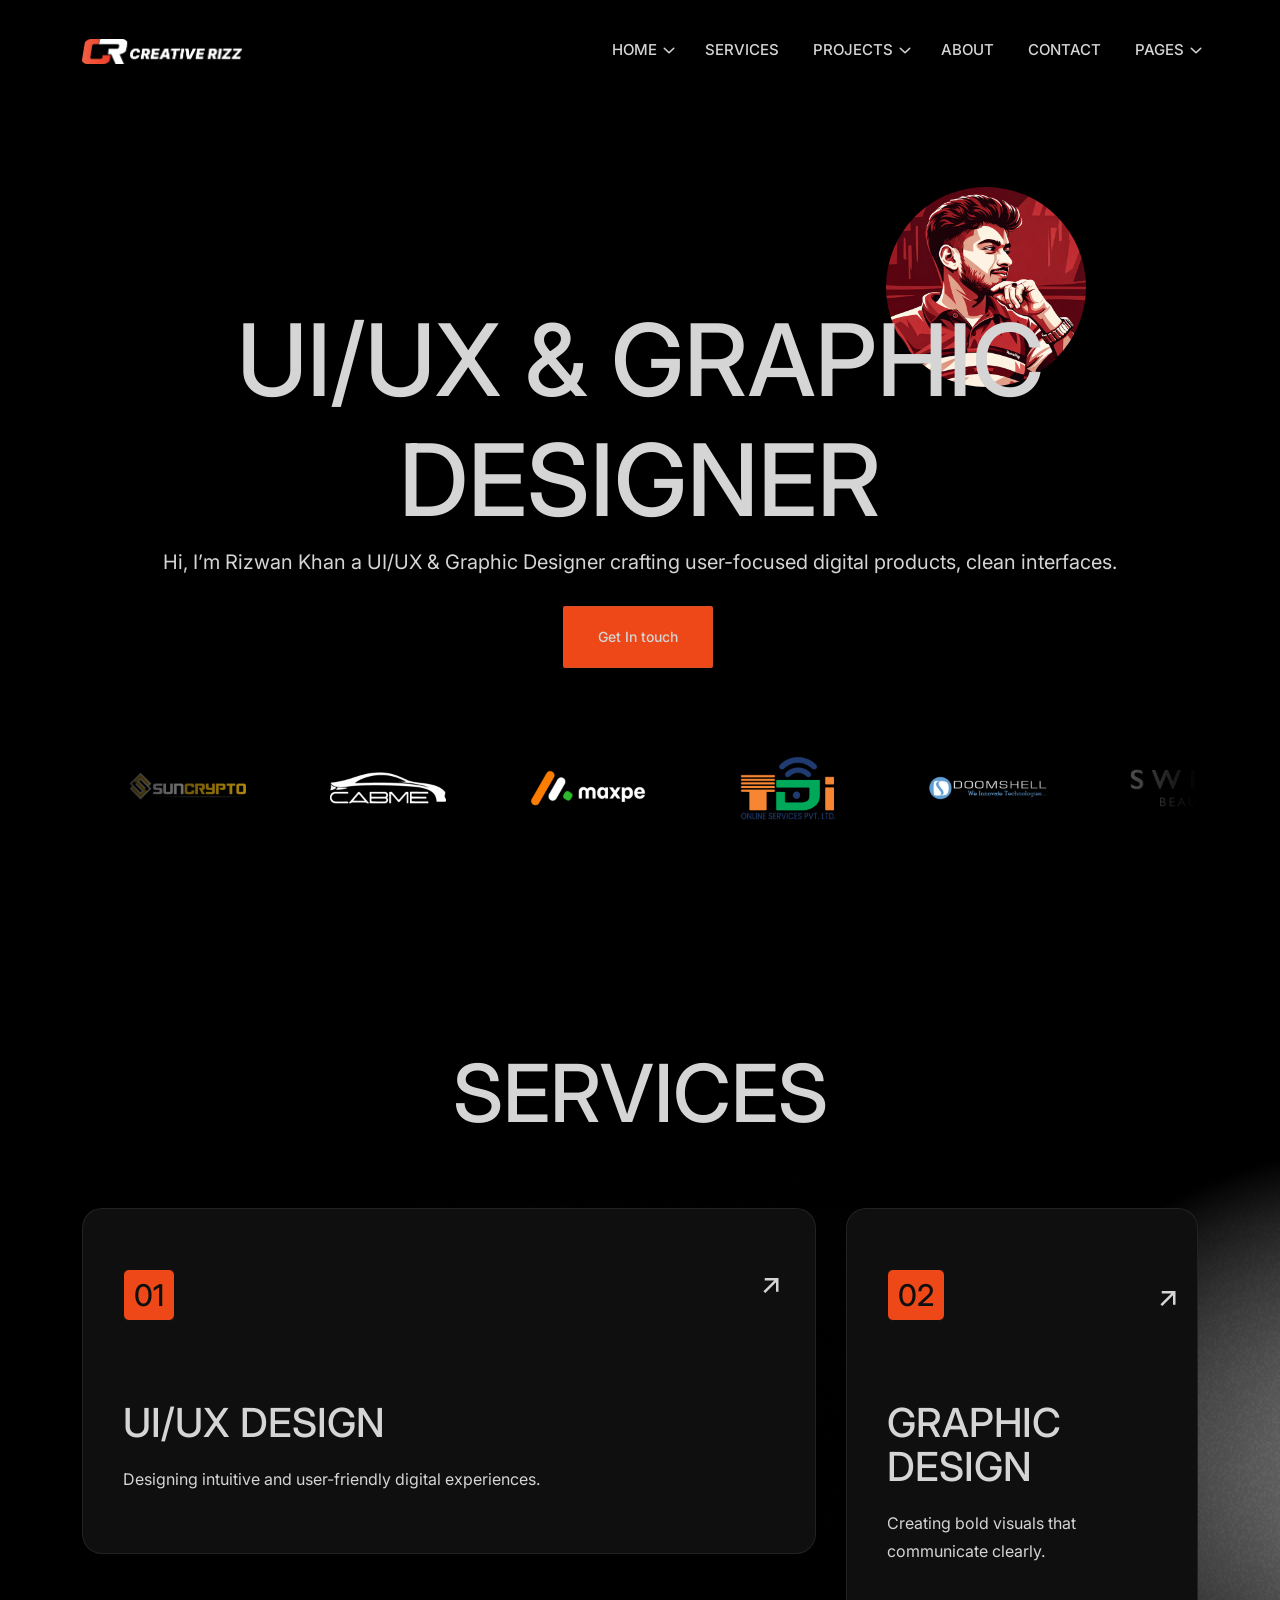
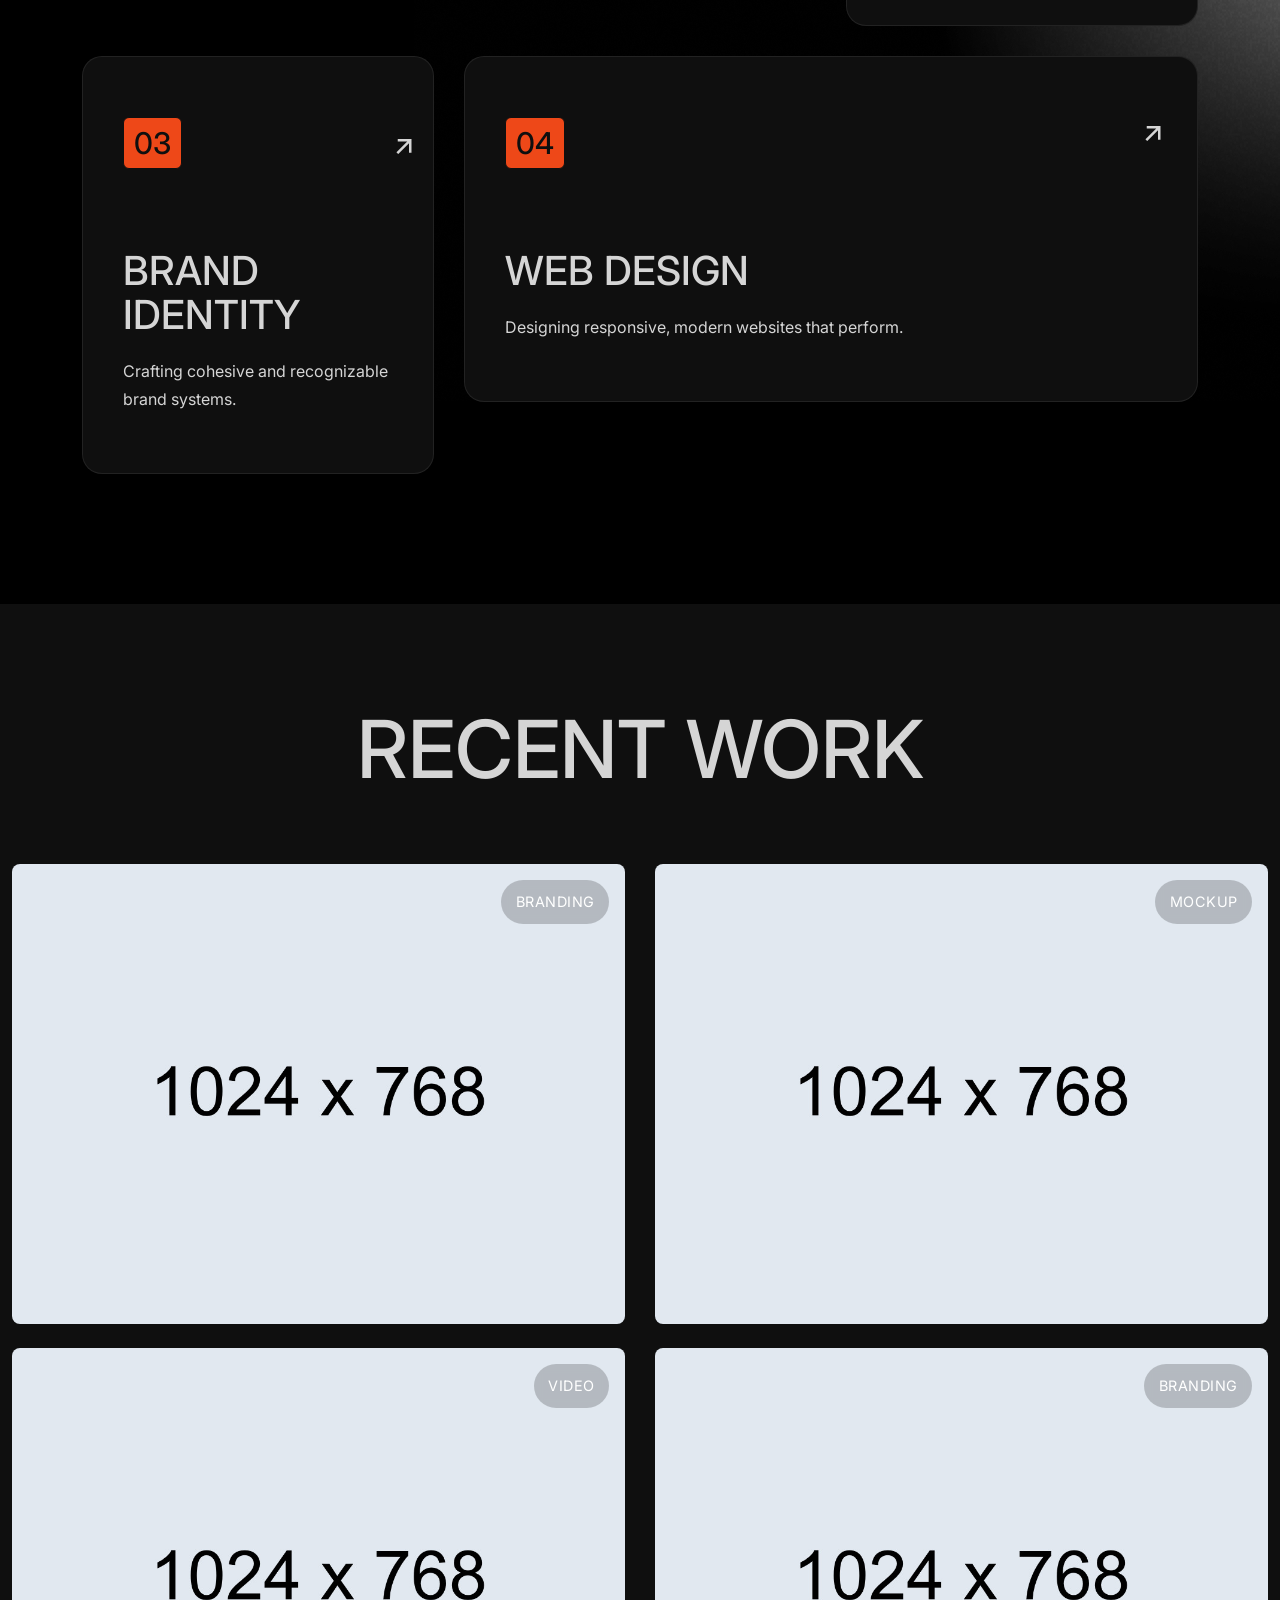
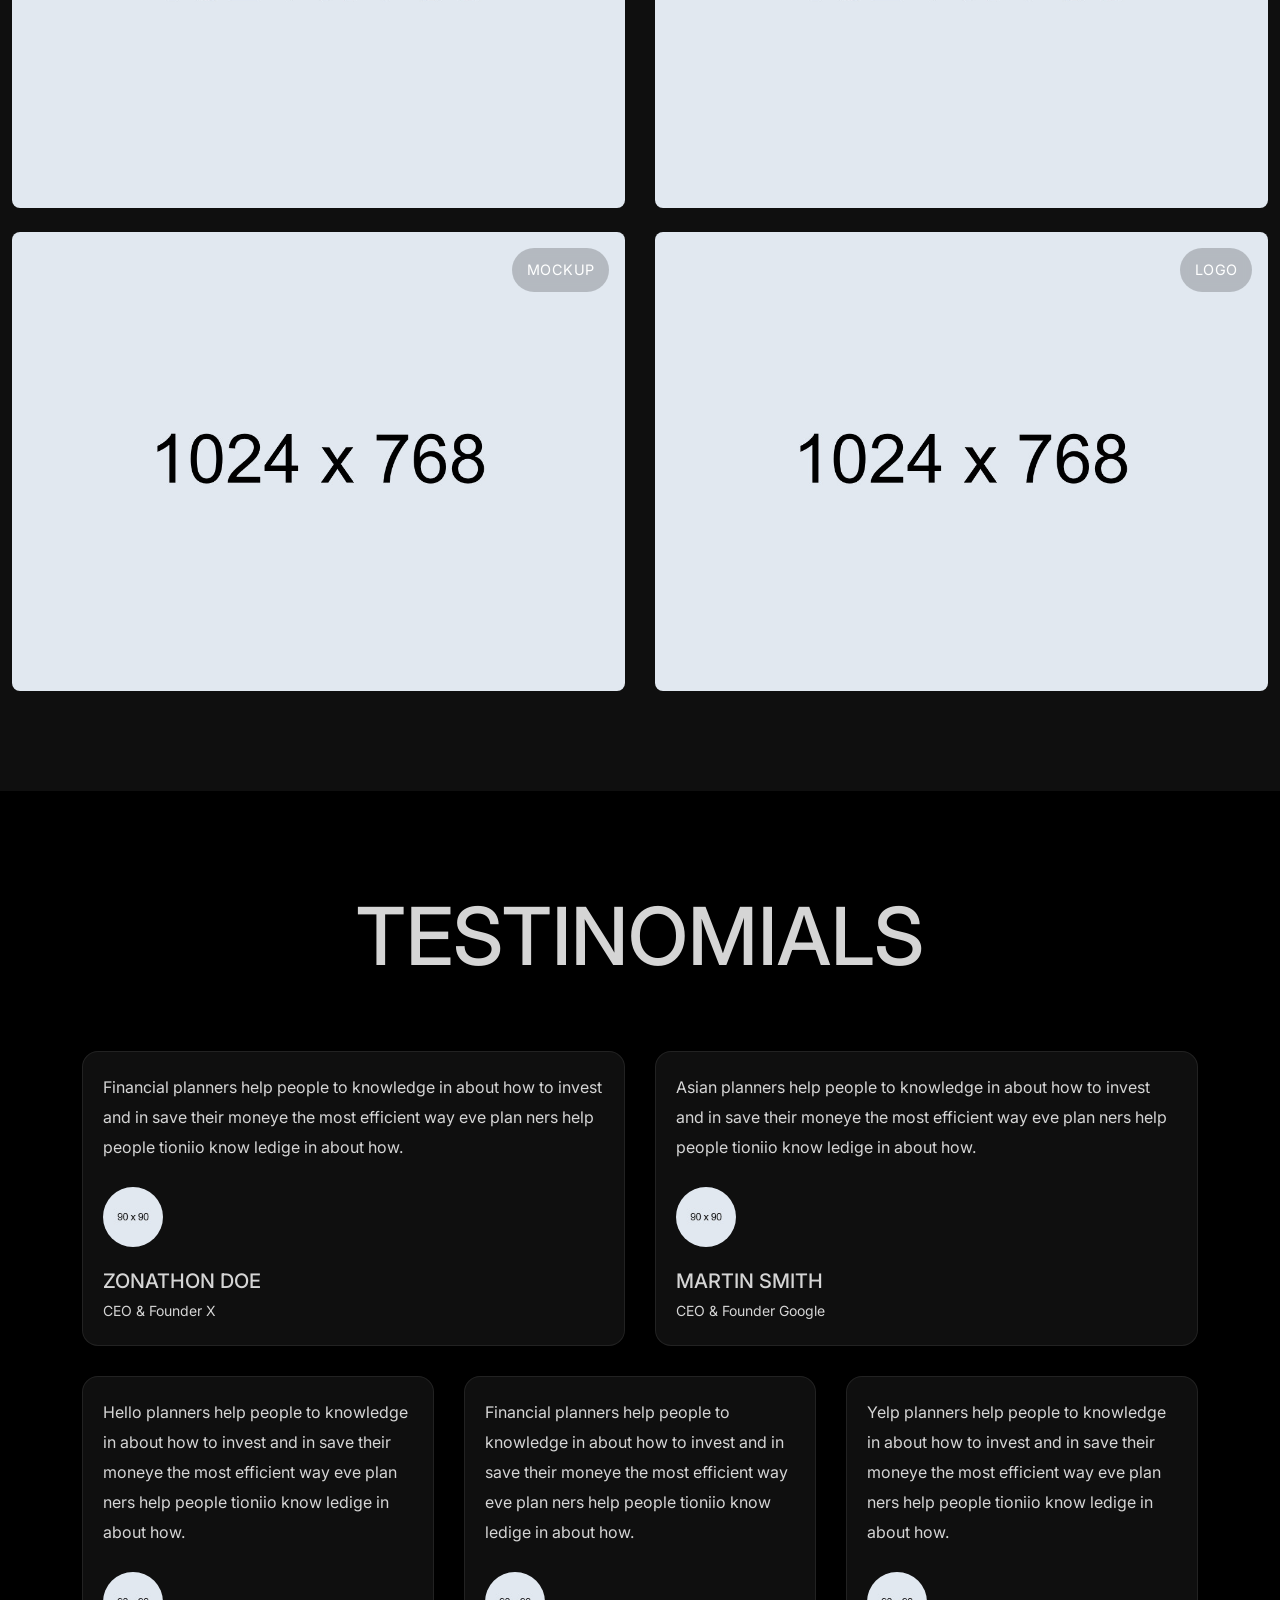
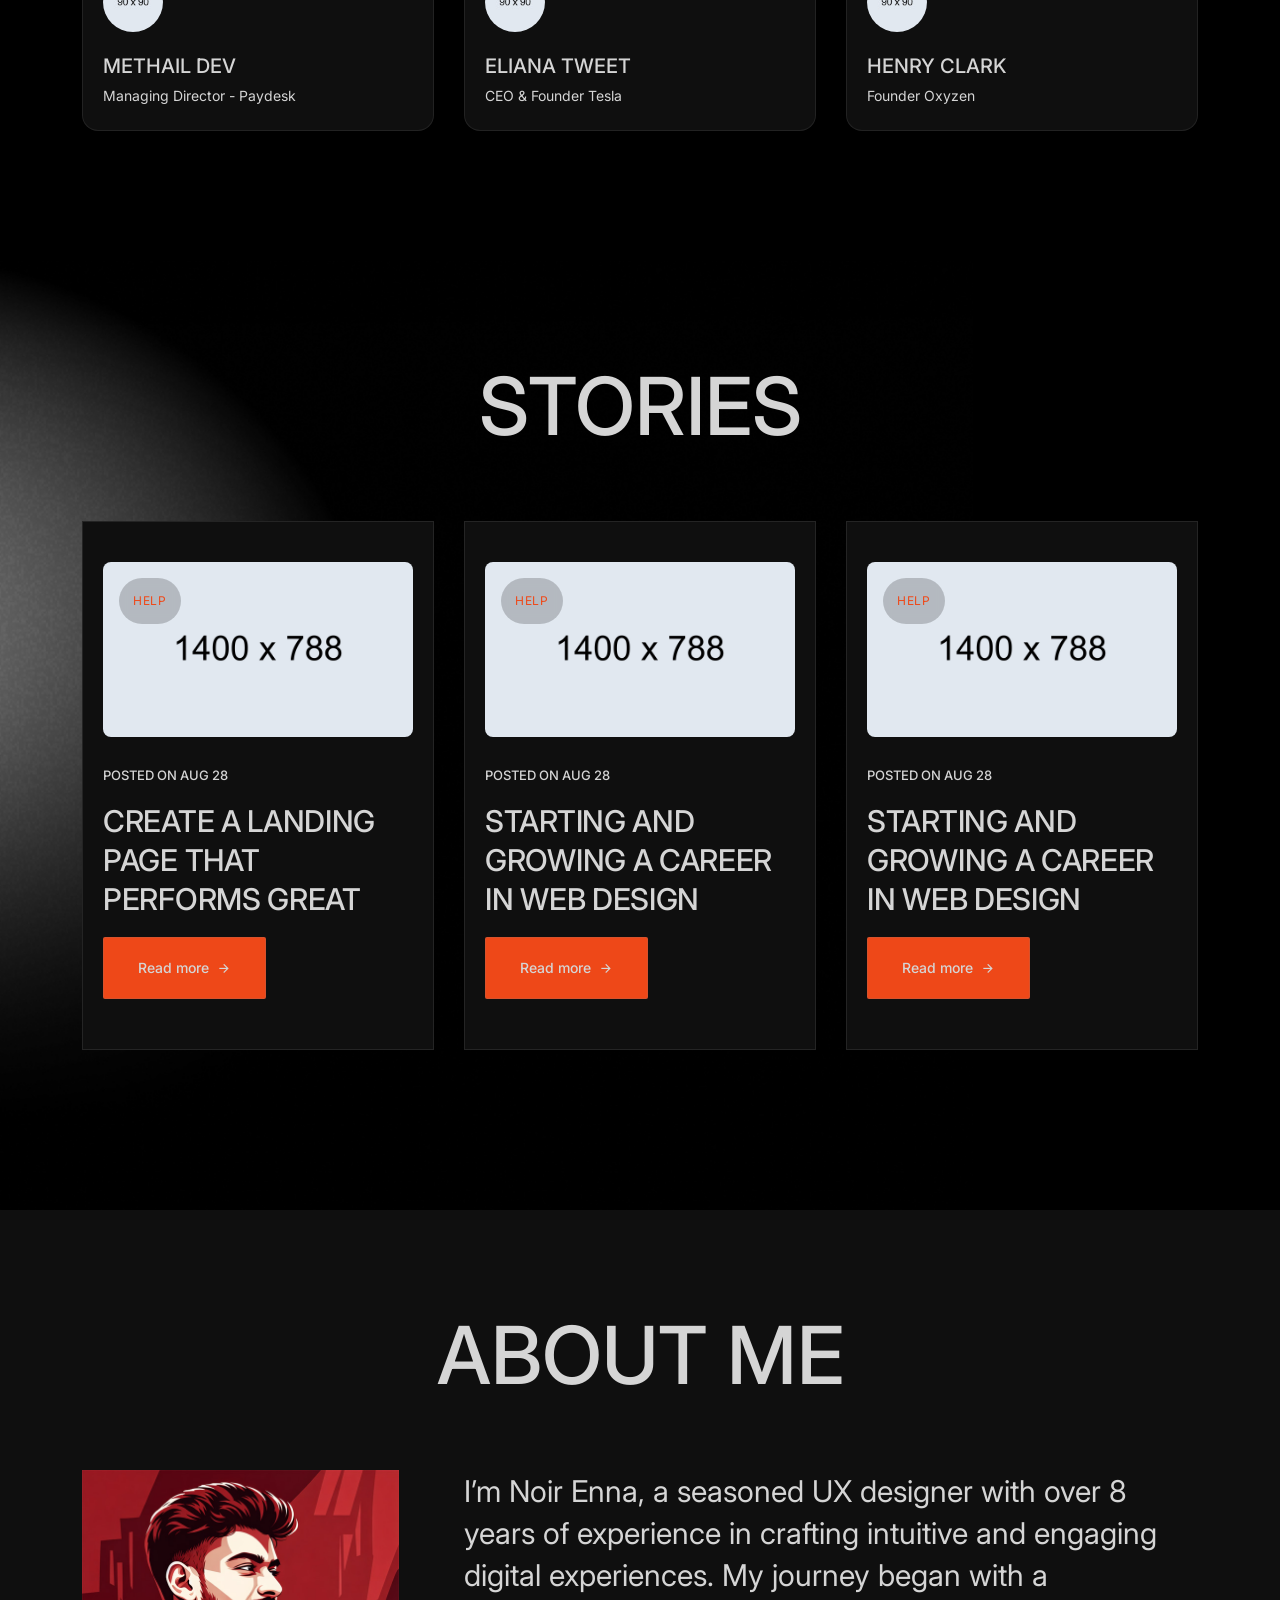
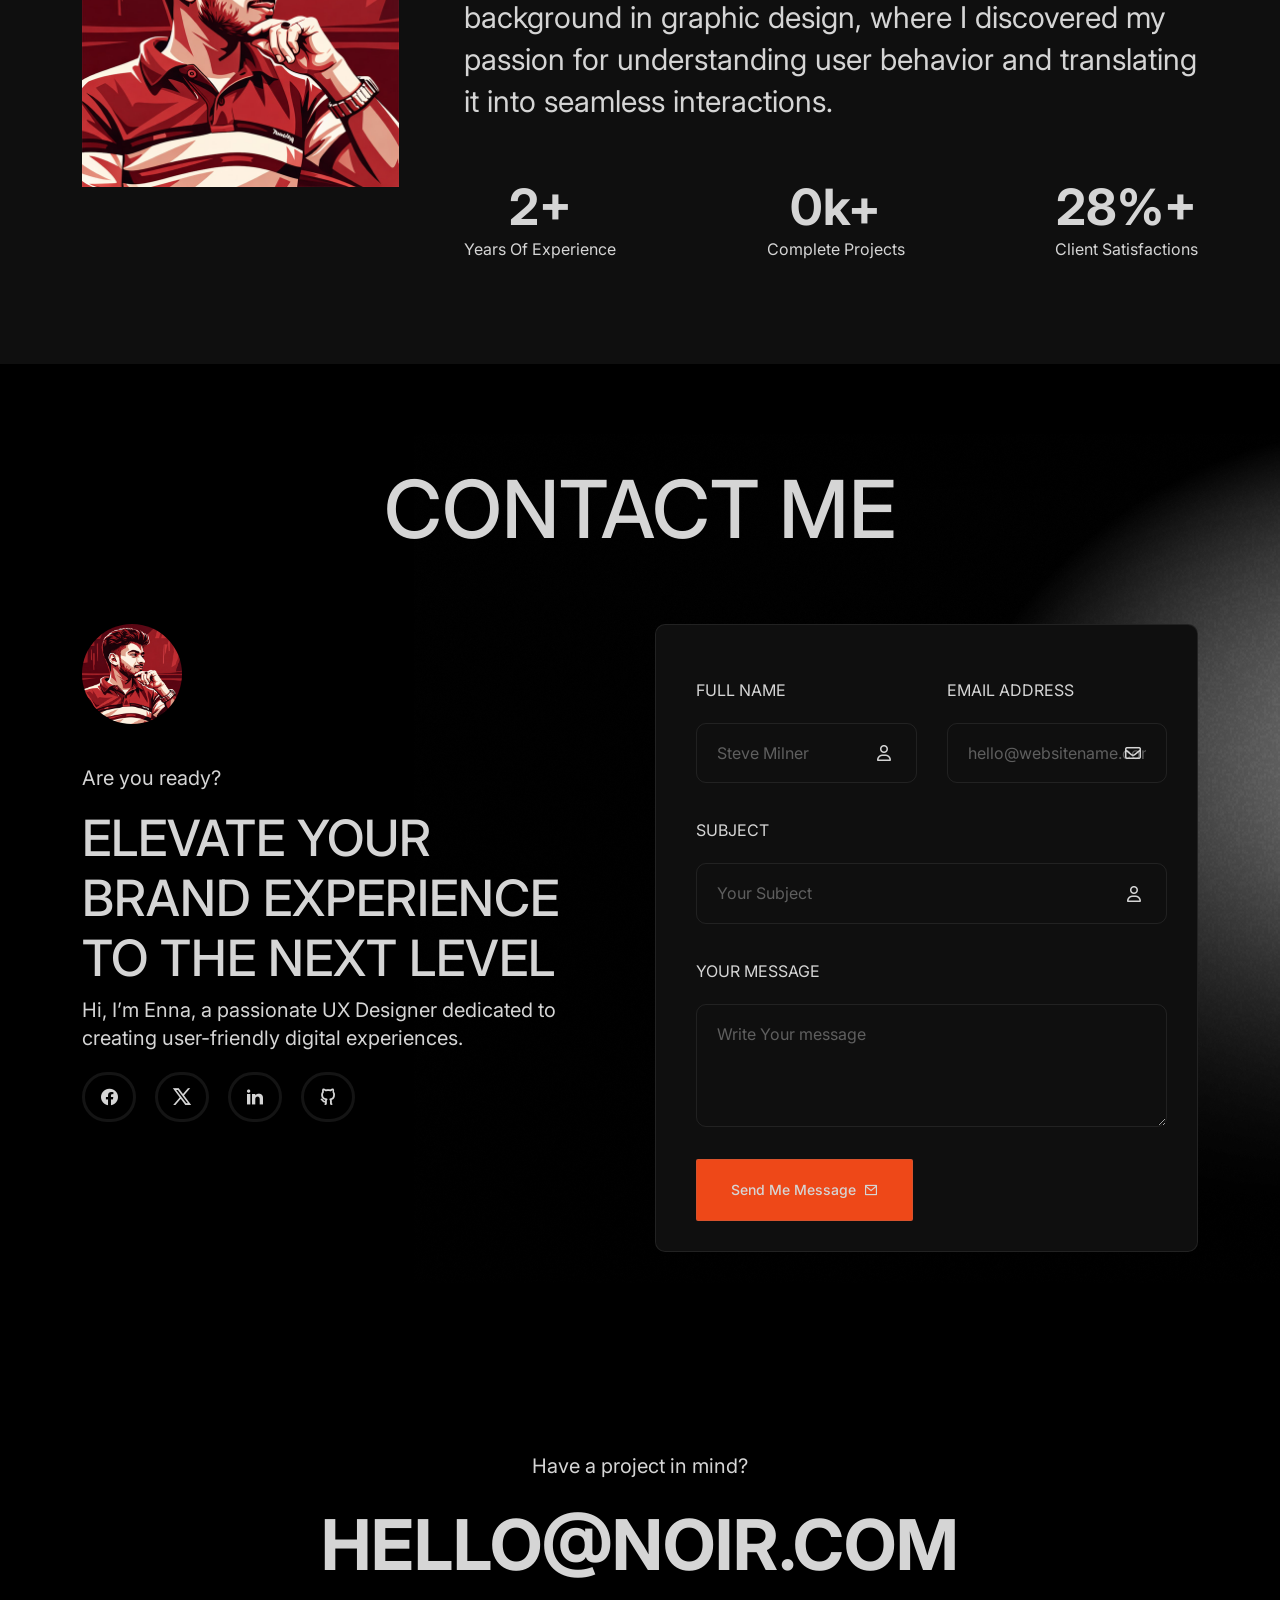
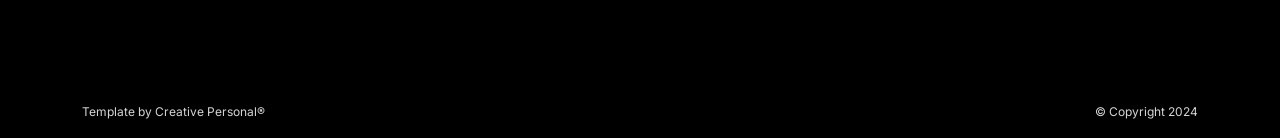
==== commit f38403ee: "head-change" ====
--- a/index.html
+++ b/index.html
@@ -156,7 +156,7 @@
                     <!-- START HERO DESIGN AREA -->
                     <div class="hero-content wow fadeInUp text-center delay-0-2s">
                         <img src="assets/images/about/me2.jpg" alt="">
-                        <h2>Freelance 1 <br> UI/UX & Graphic Designer</h2>
+                        <h2> UI/UX & Graphic Designer</h2>
                         <p>Hi, I’m Rizwan Khan a UI/UX & Graphic Designer crafting user-focused digital products, clean interfaces.</p>
                         <a class="theme-btn" href="#contact">Get In touch</a>
                     </div>
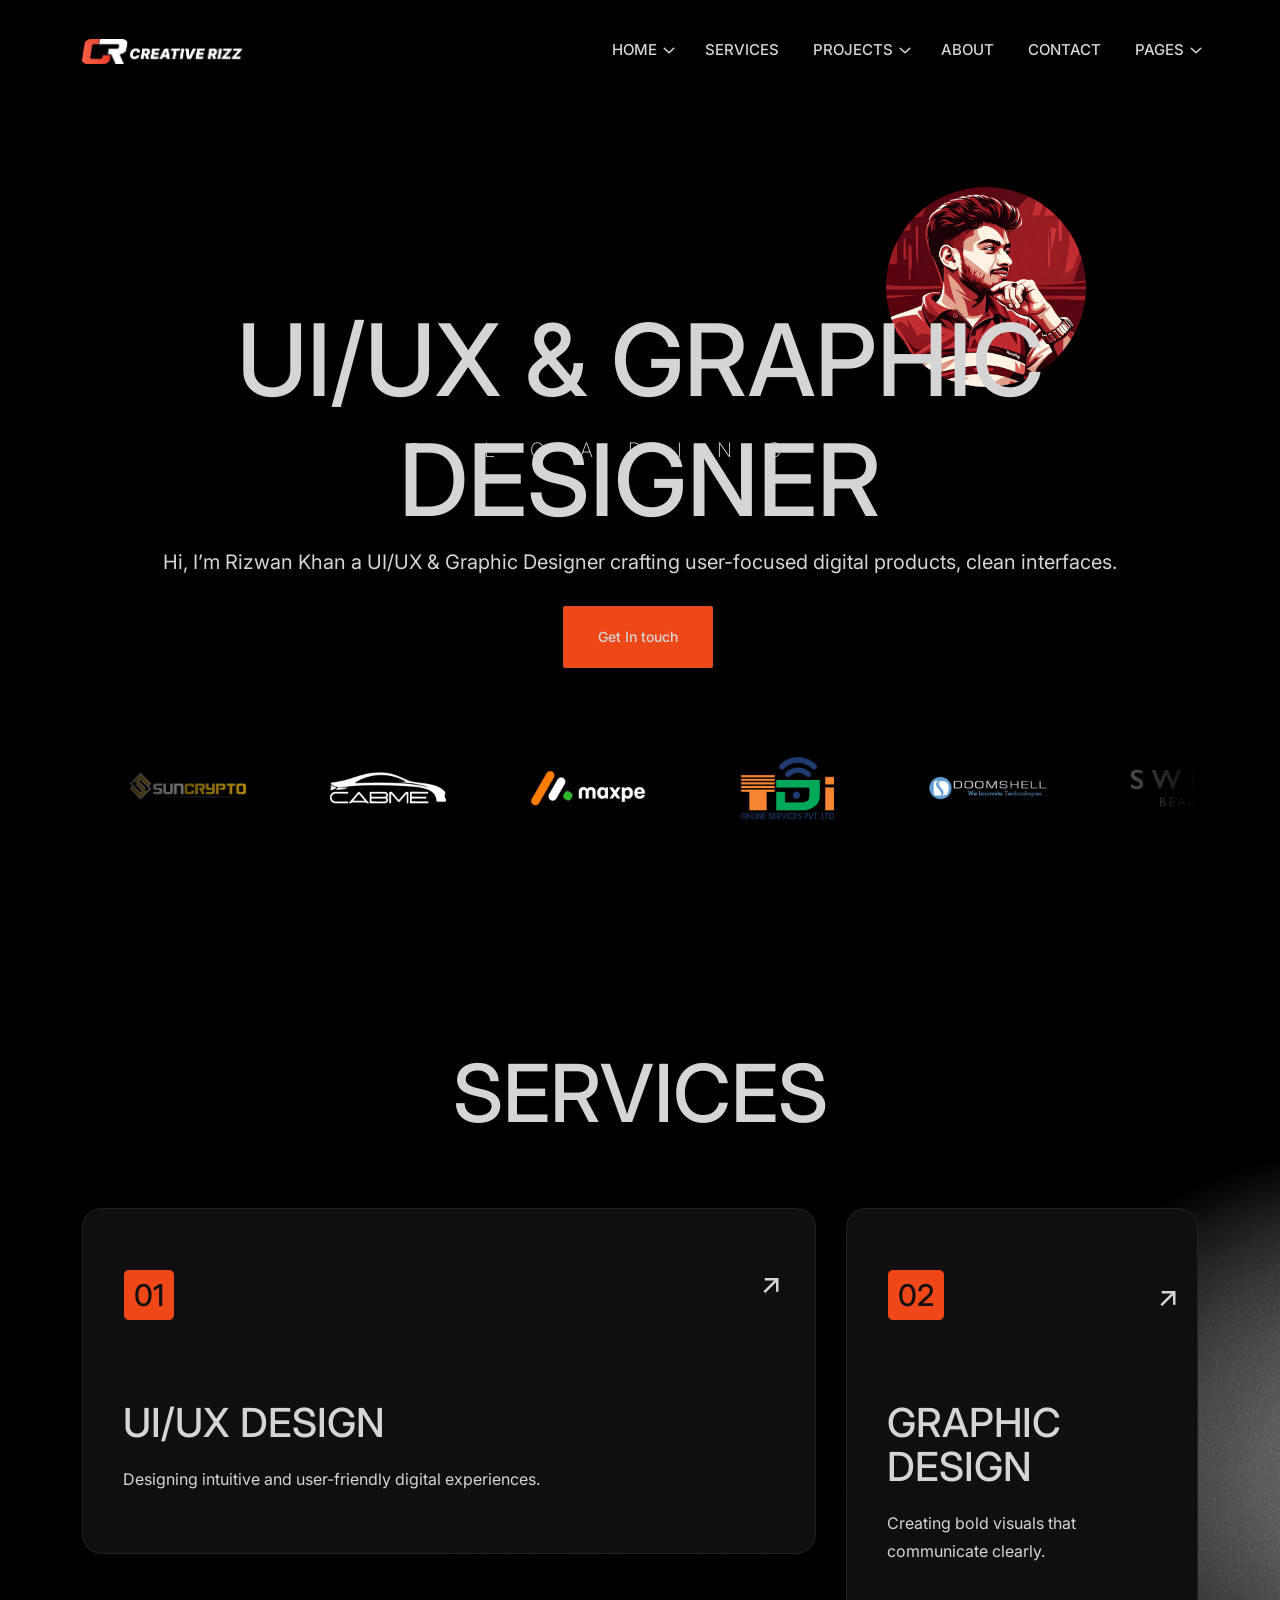
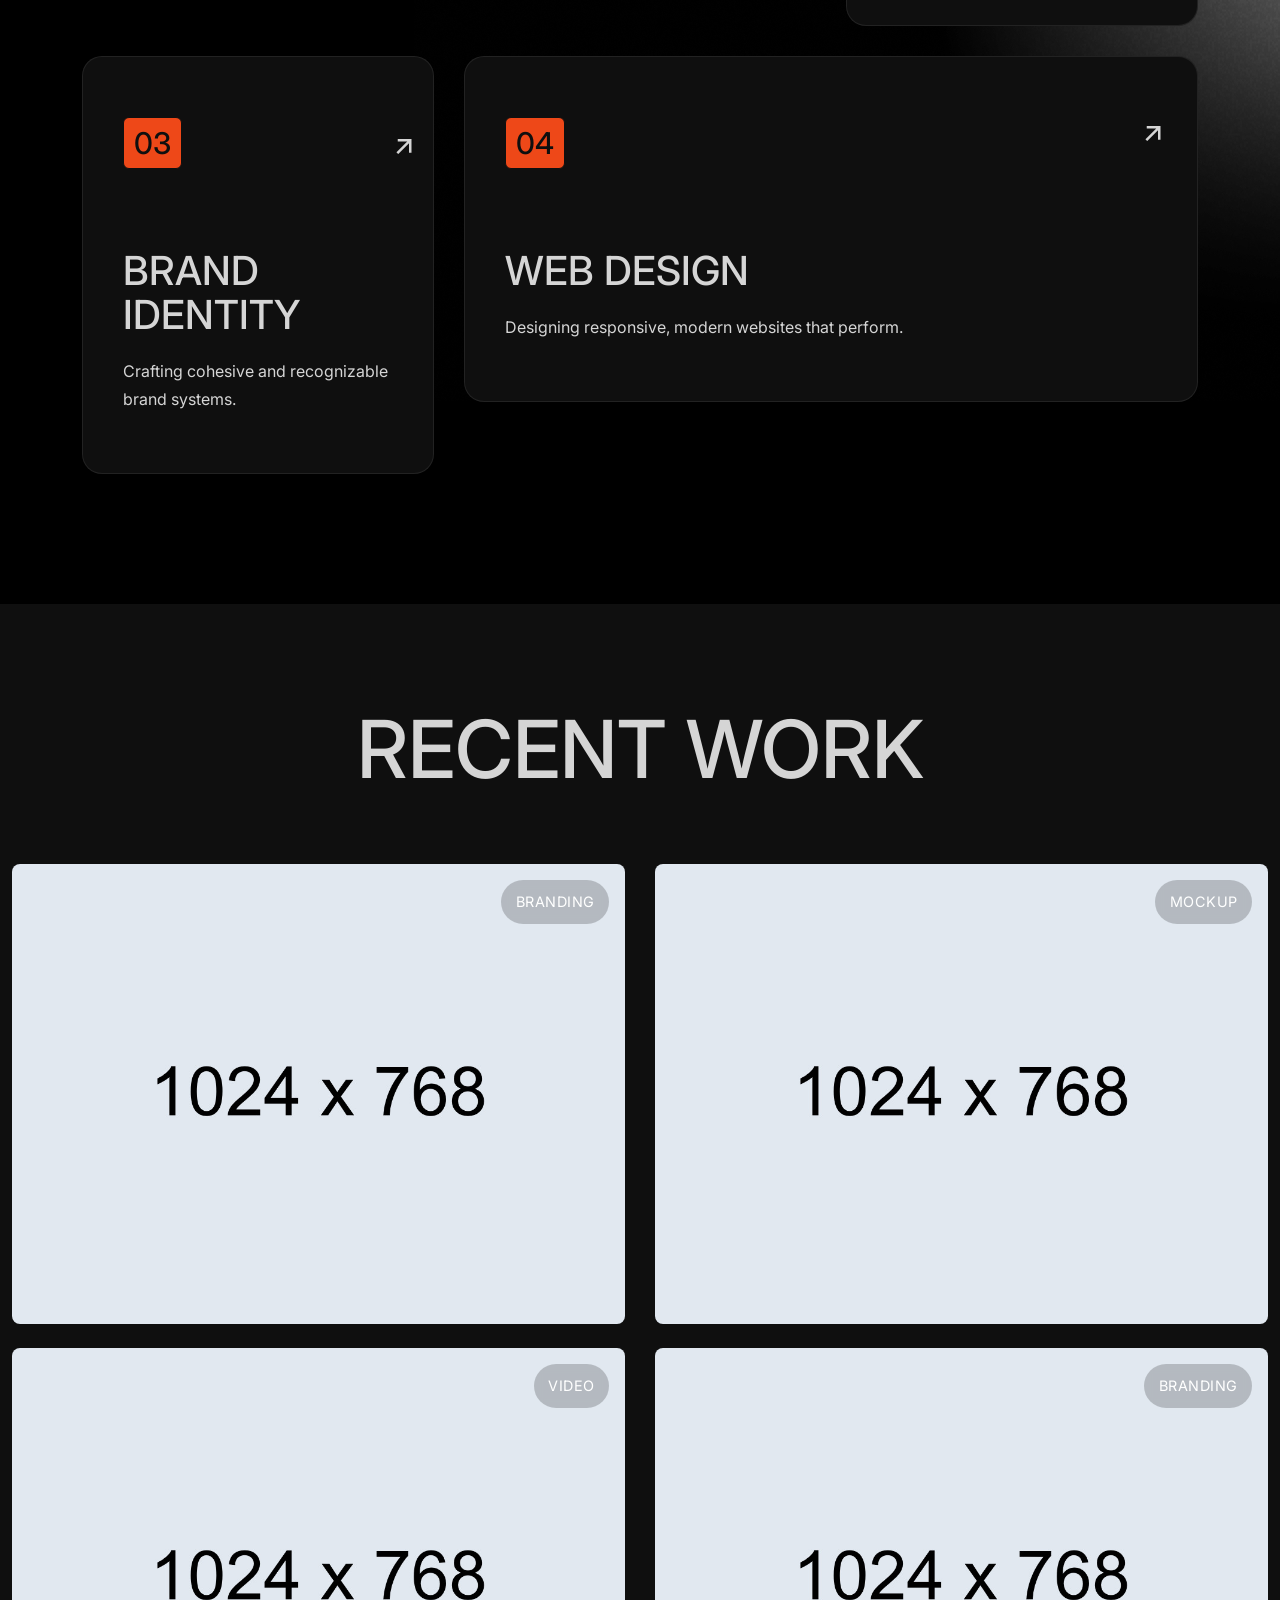
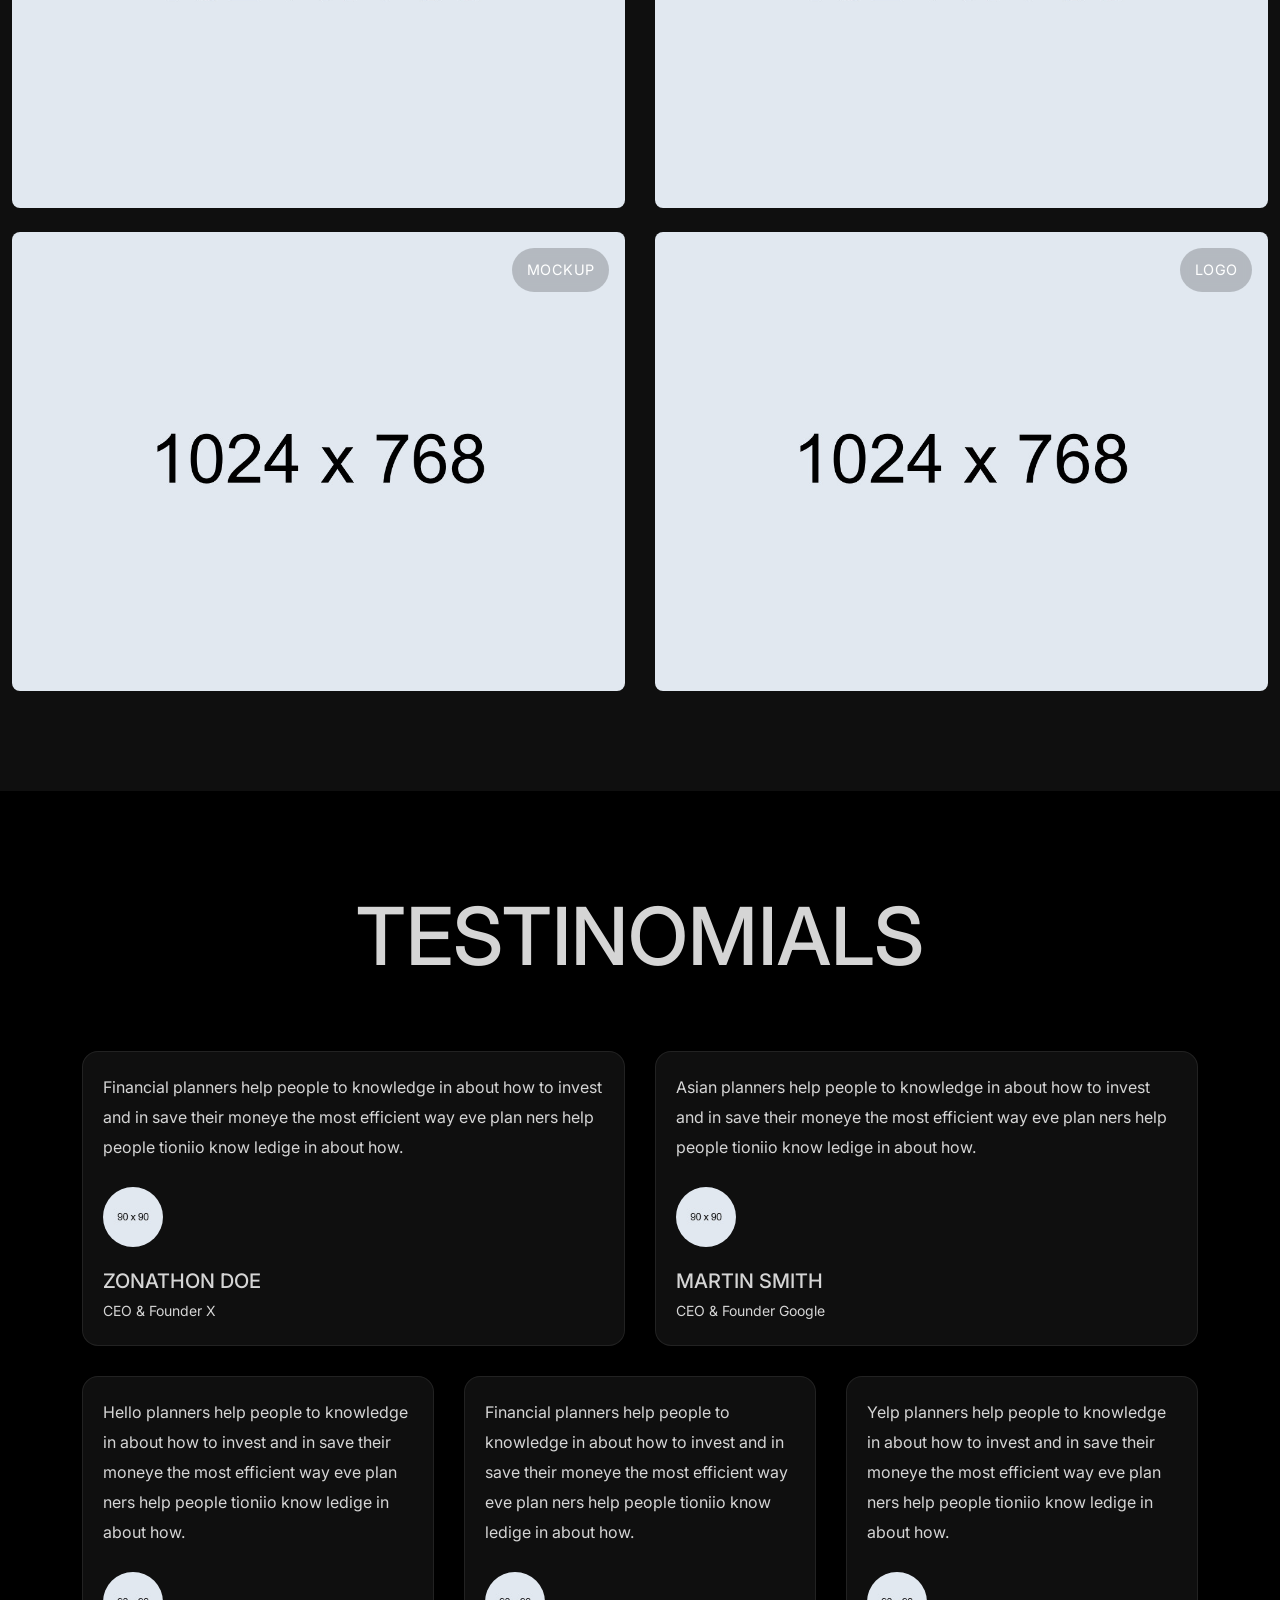
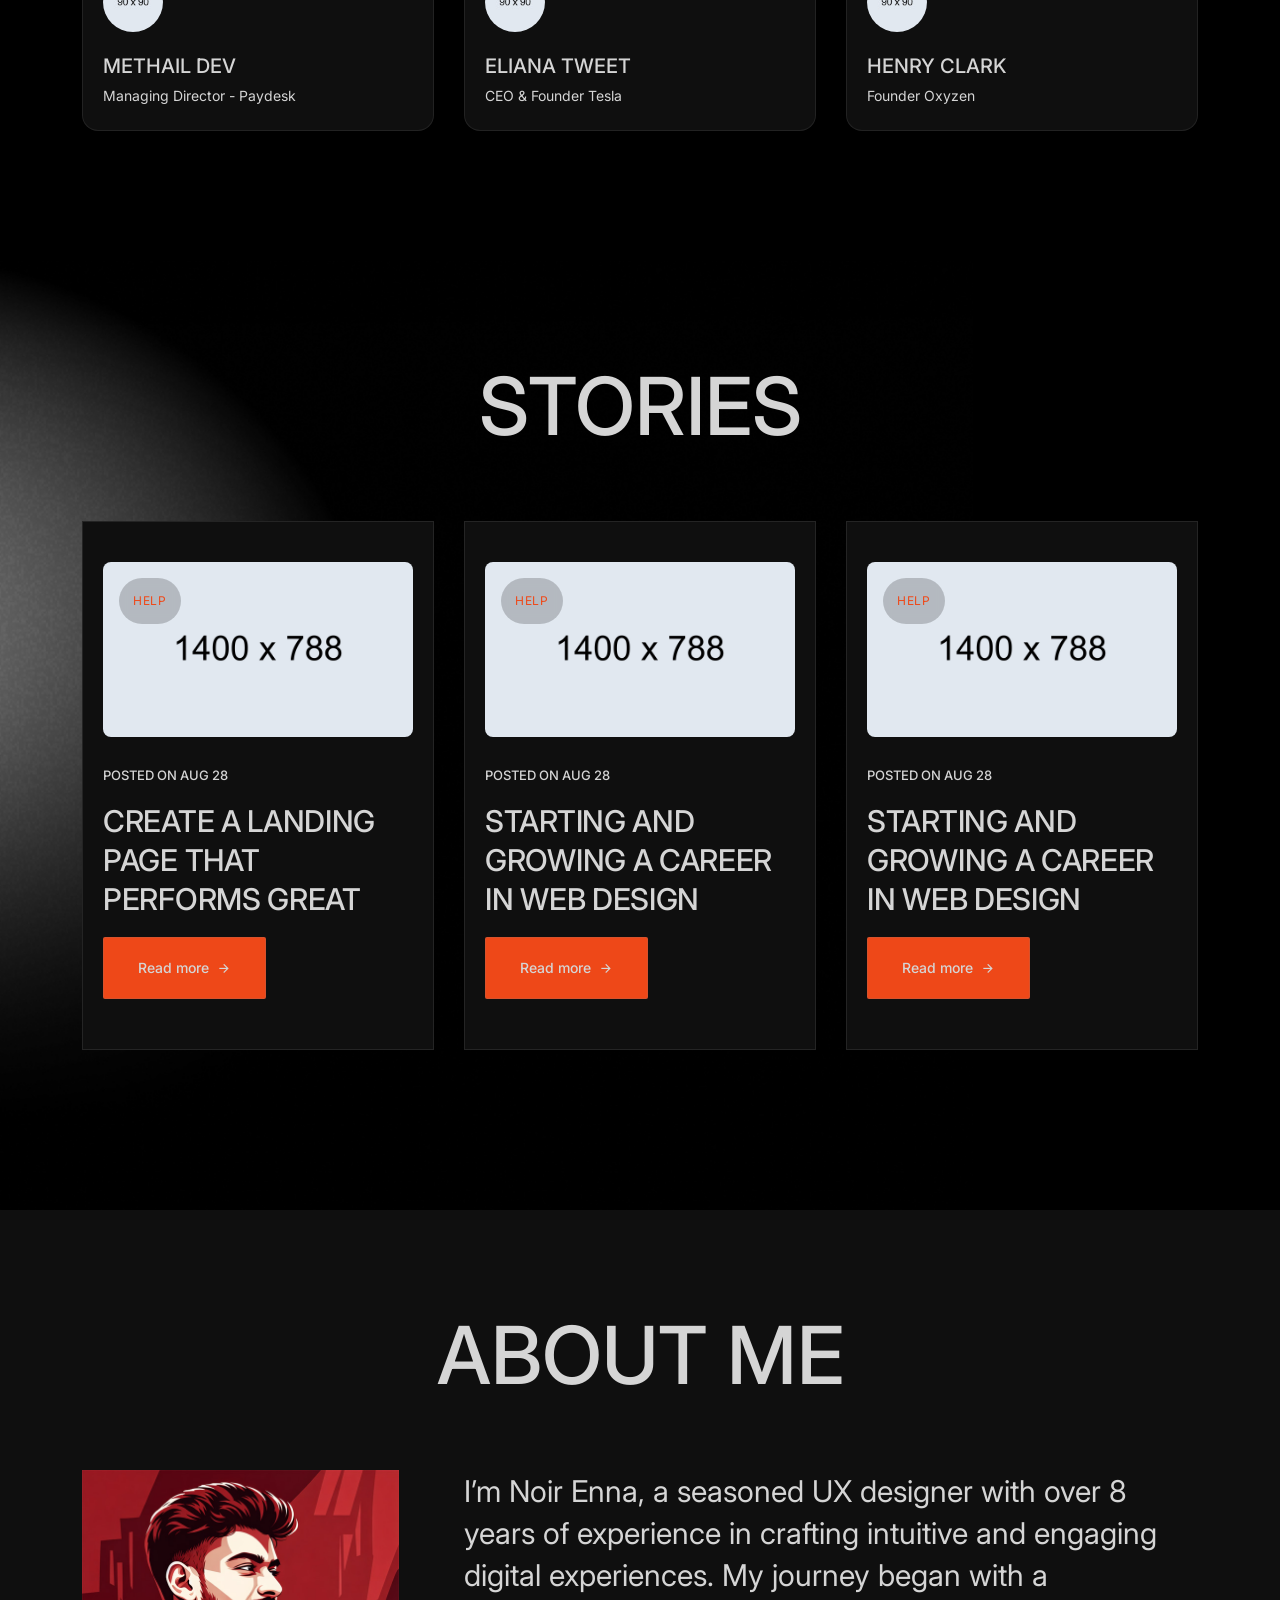
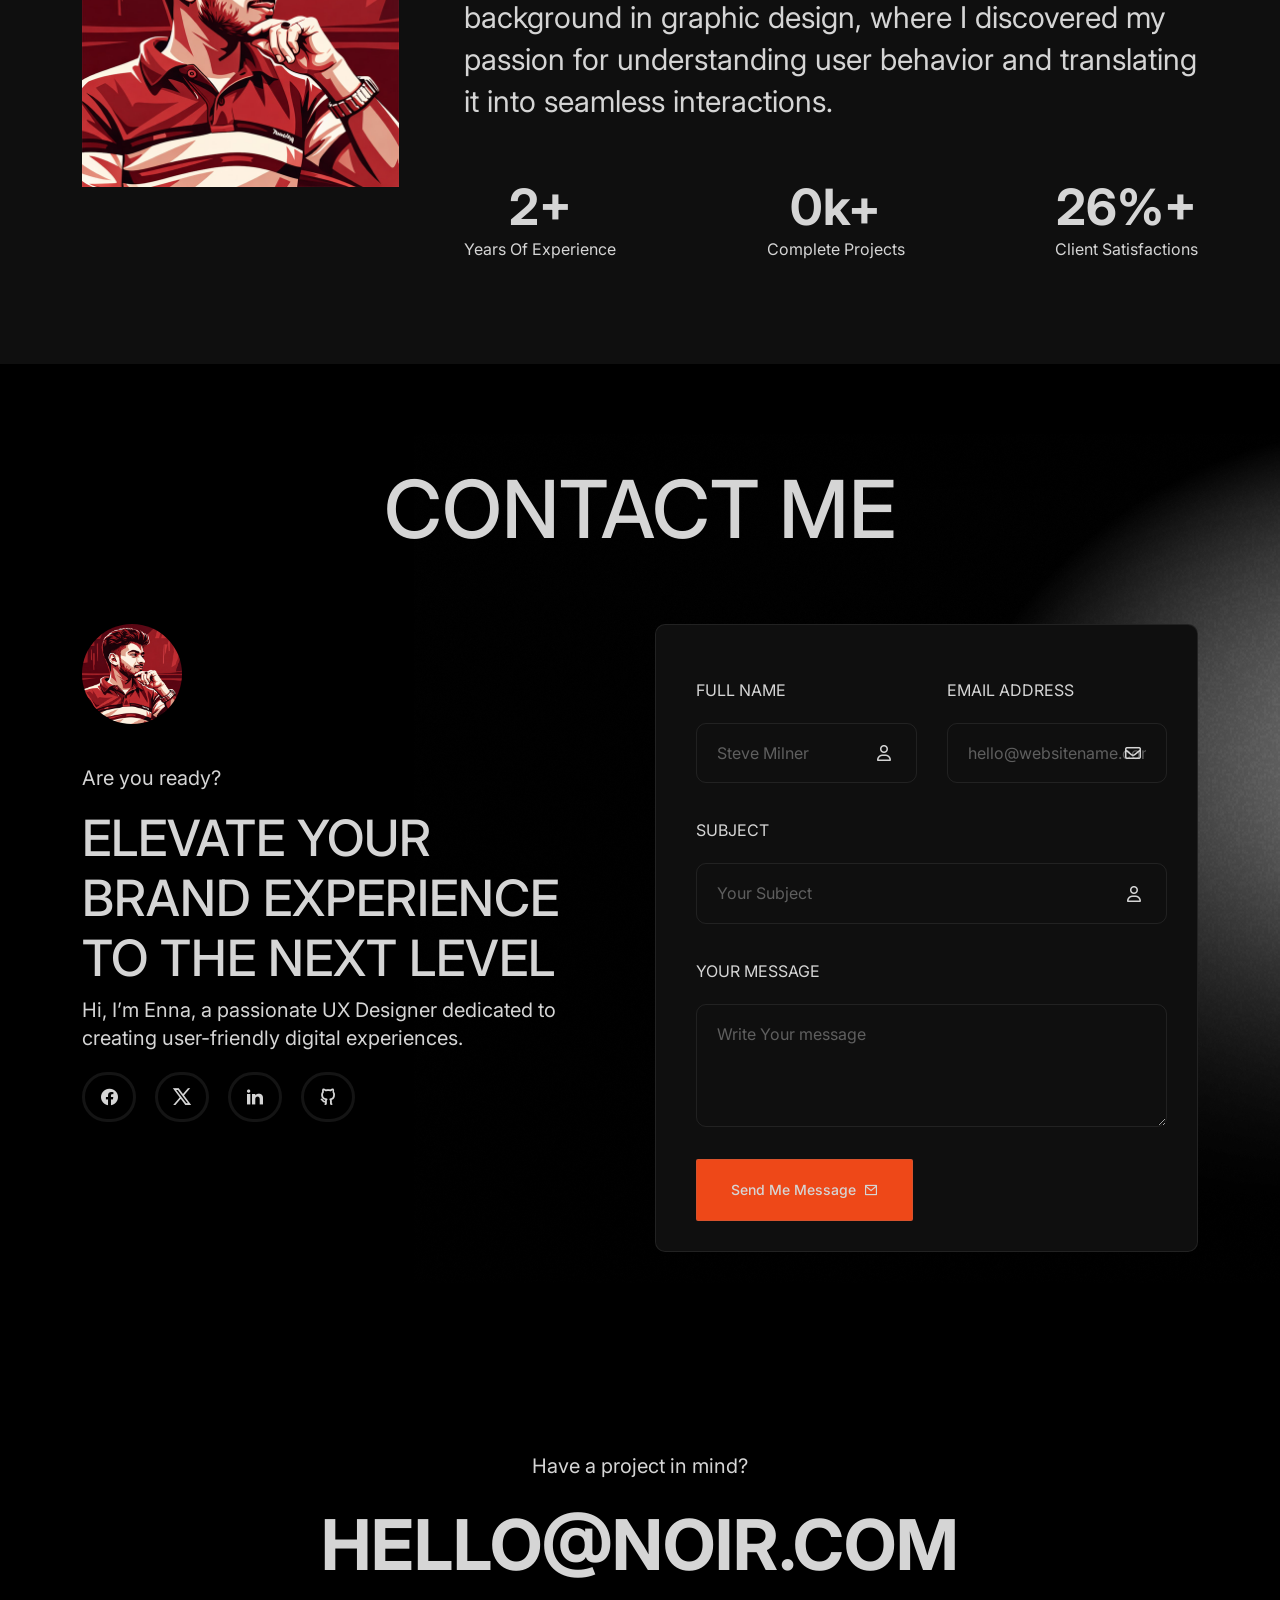
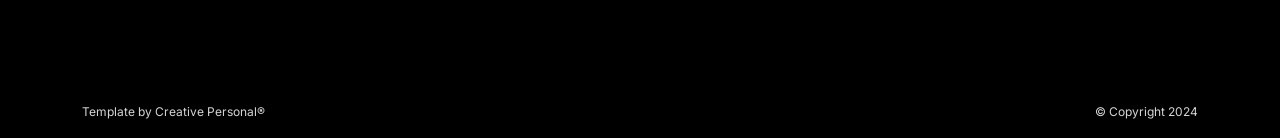
==== commit 219c620e: "favicon-name-change" ====
--- a/index.html
+++ b/index.html
@@ -11,7 +11,7 @@
     <meta name="author" content="Tanvir Hossain">
     <!-- PAGE TITLE -->
     <title>Creative Rizz</title>
-    <link rel="icon" type="image/x-icon" href="assets/images/favicon.png">
+    <link rel="icon" type="image/x-icon" href="assets/images/favicon.ico">
     <!-- ALL GOOGLE FONTS -->
     <link rel="preconnect" href="https://fonts.googleapis.com">
     <link rel="preconnect" href="https://fonts.gstatic.com" crossorigin>
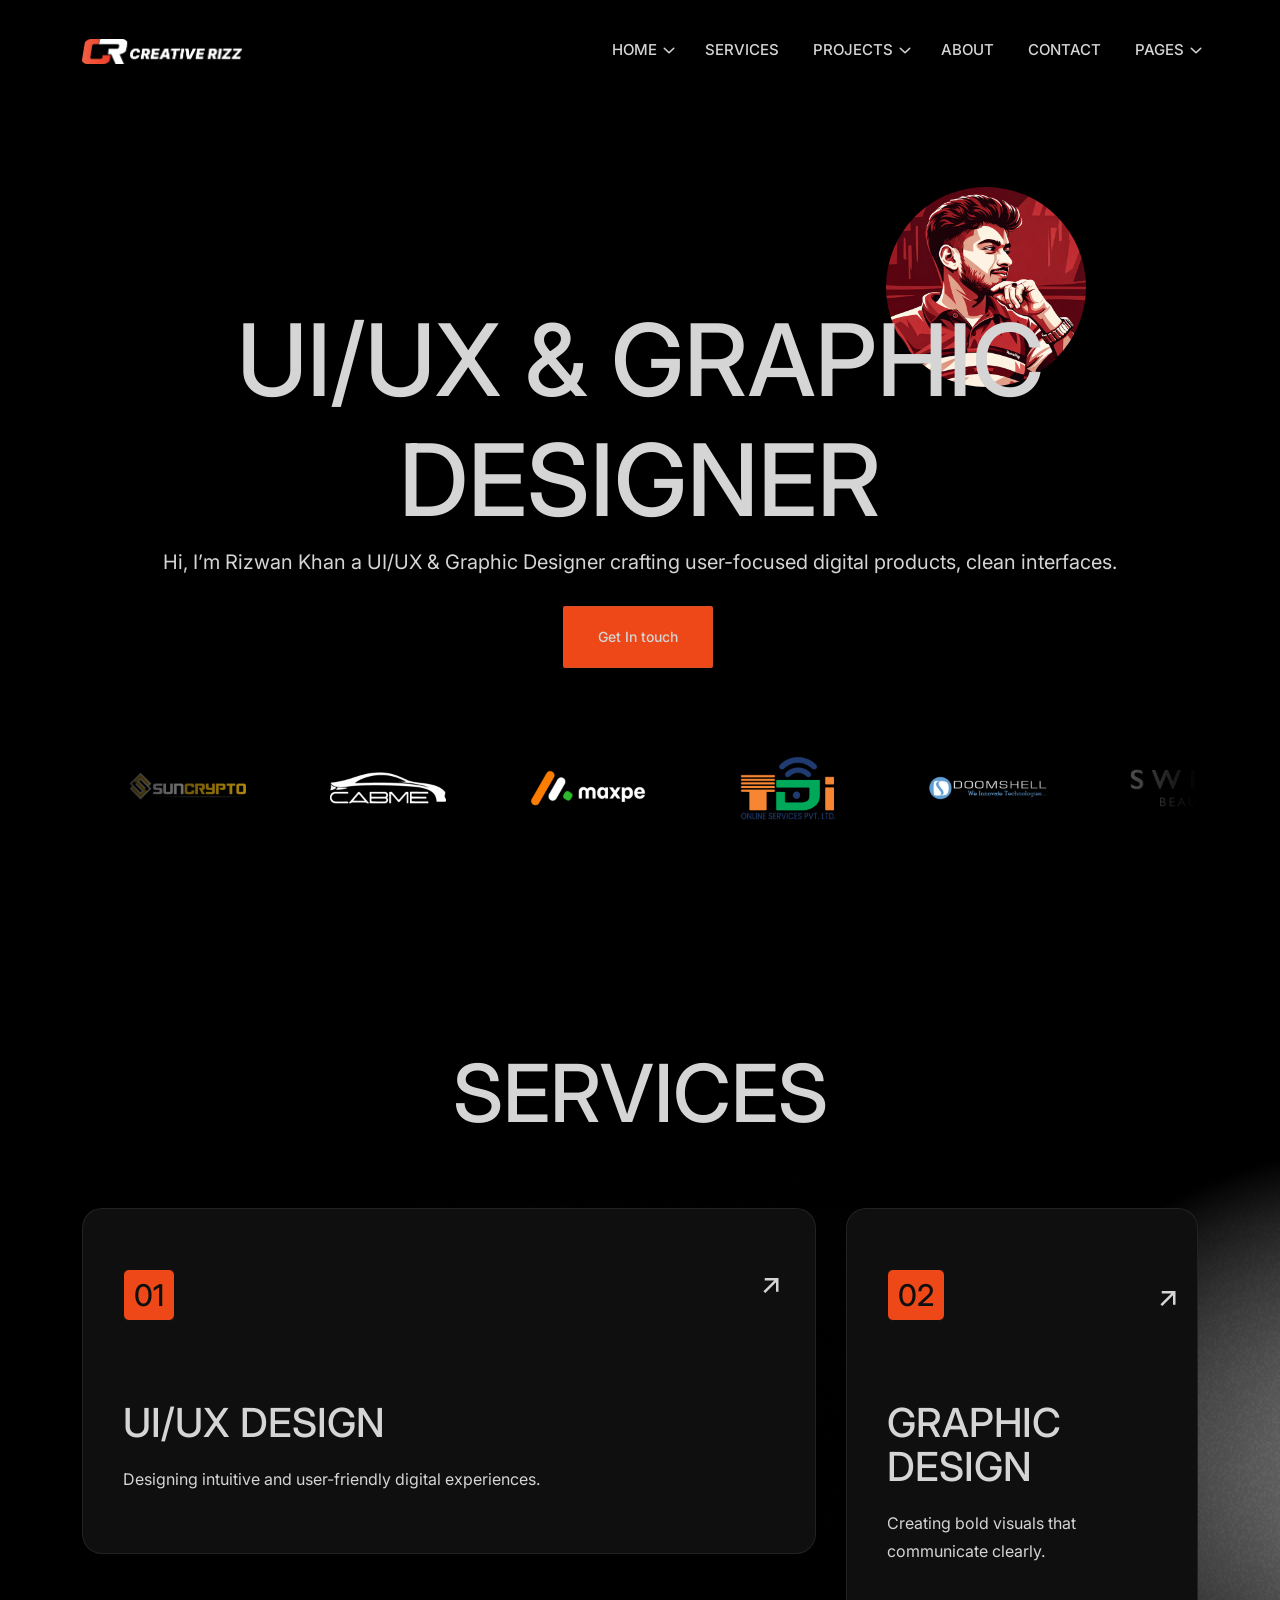
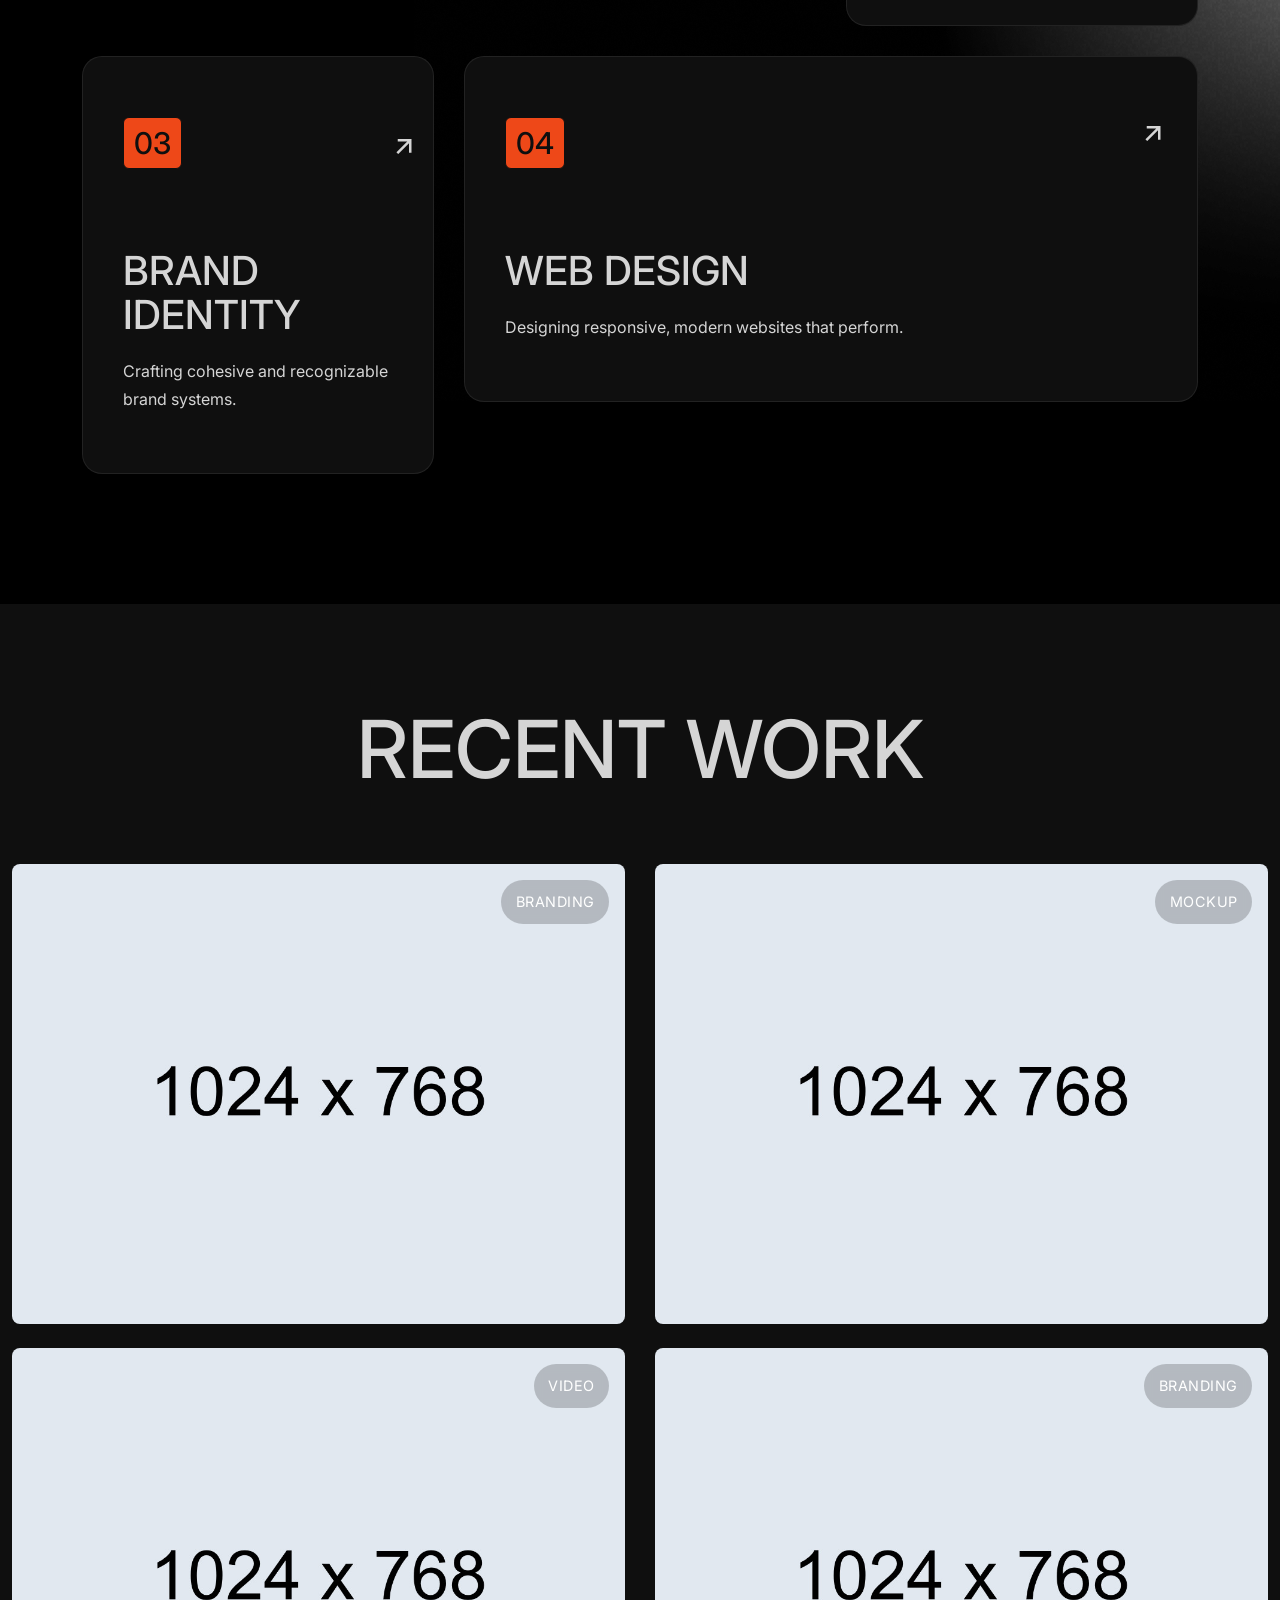
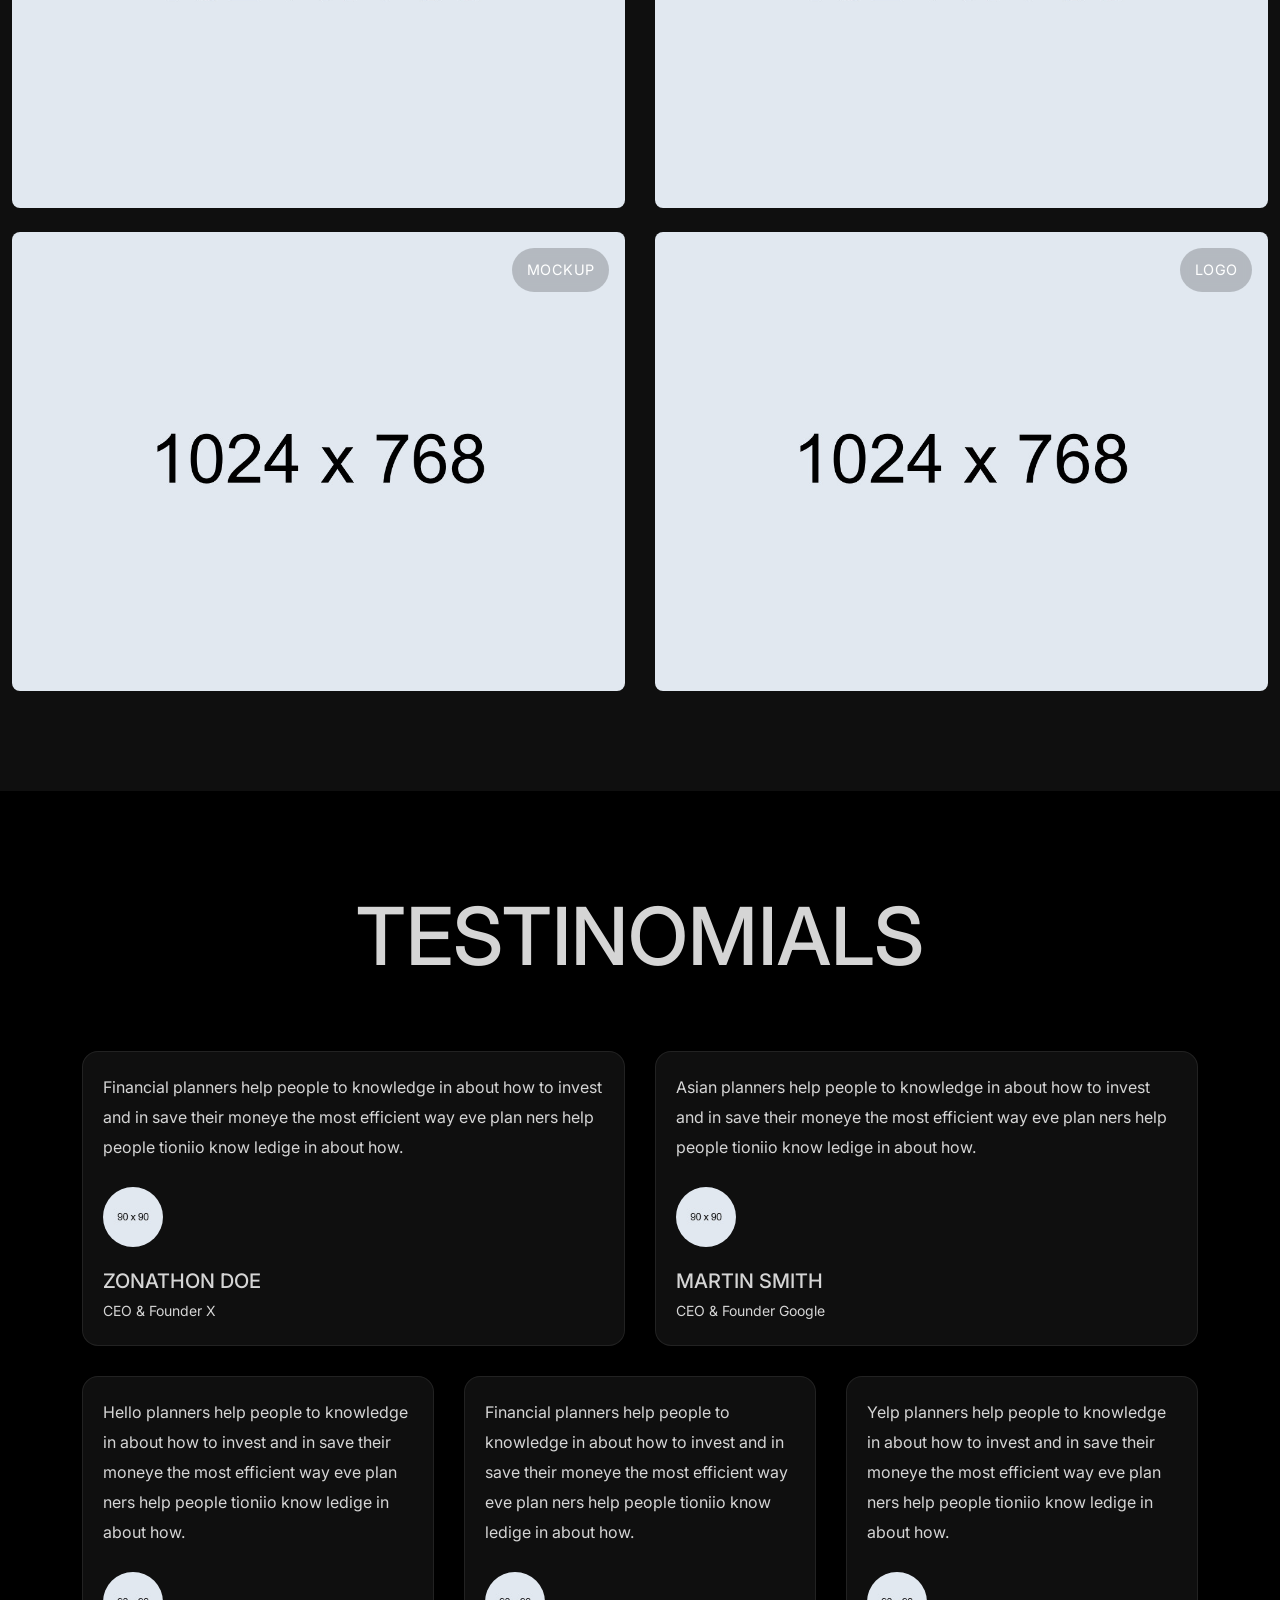
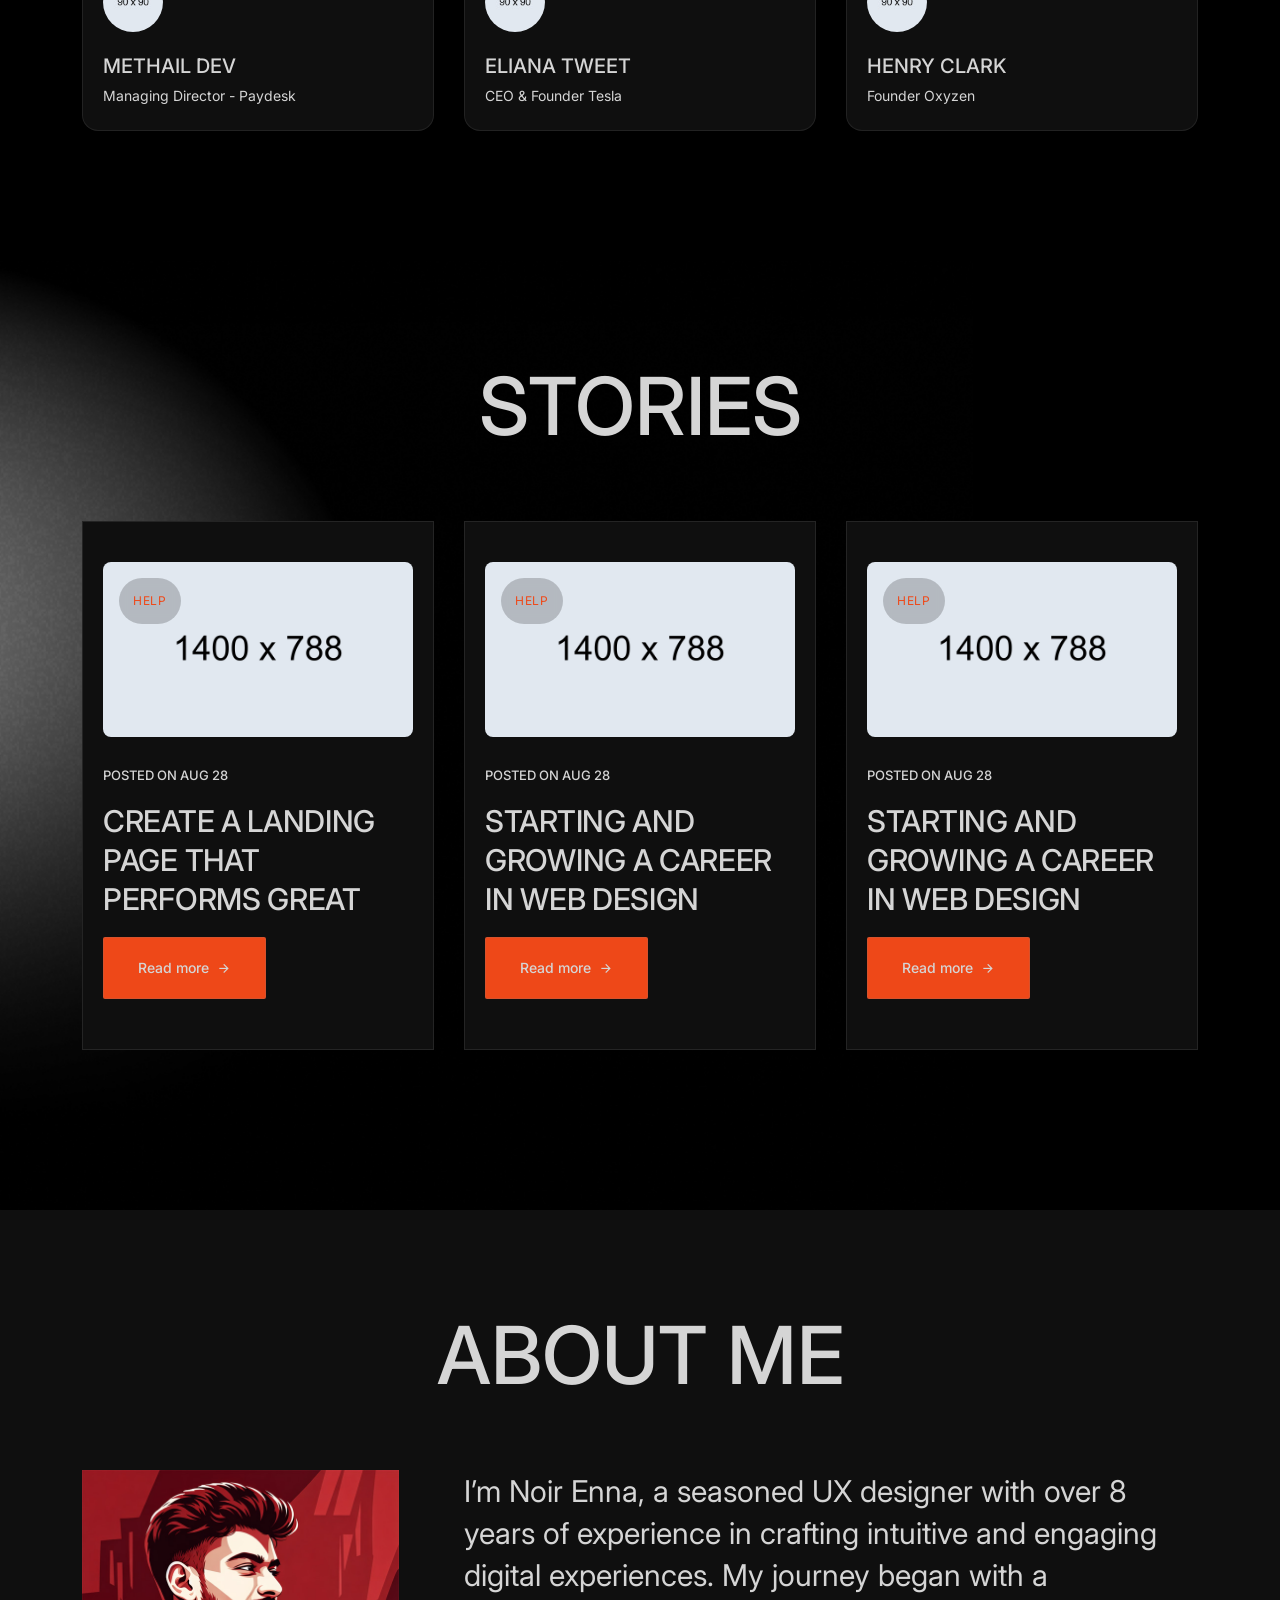
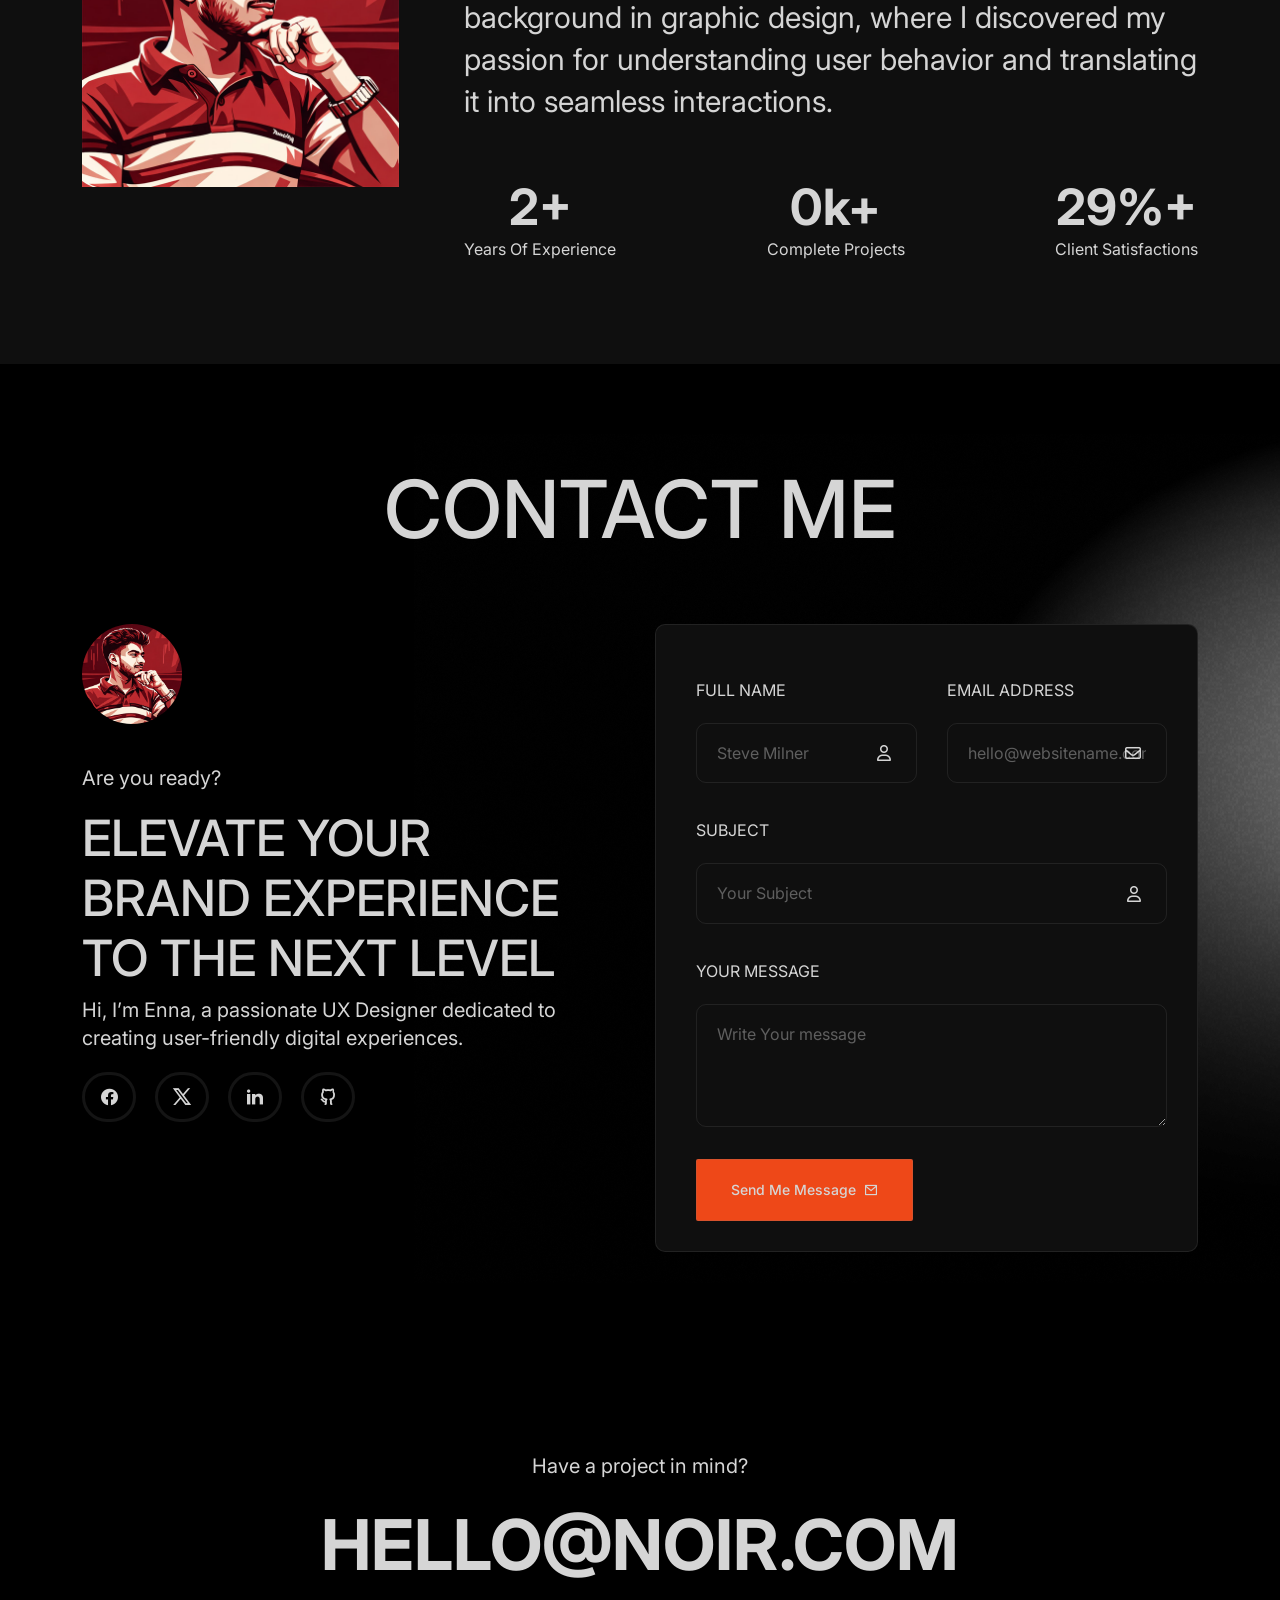
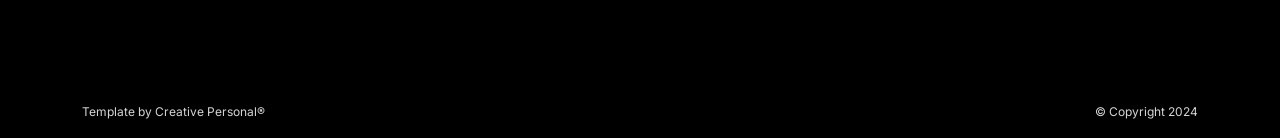
==== commit 8433fe01: "favicon-change-2" ====
--- a/index.html
+++ b/index.html
@@ -11,7 +11,7 @@
     <meta name="author" content="Tanvir Hossain">
     <!-- PAGE TITLE -->
     <title>Creative Rizz</title>
-    <link rel="icon" type="image/x-icon" href="assets/images/favicon.ico">
+    <link rel="icon" type="image/x-icon" href="assets/images/favicon-96x96.png">
     <!-- ALL GOOGLE FONTS -->
     <link rel="preconnect" href="https://fonts.googleapis.com">
     <link rel="preconnect" href="https://fonts.gstatic.com" crossorigin>
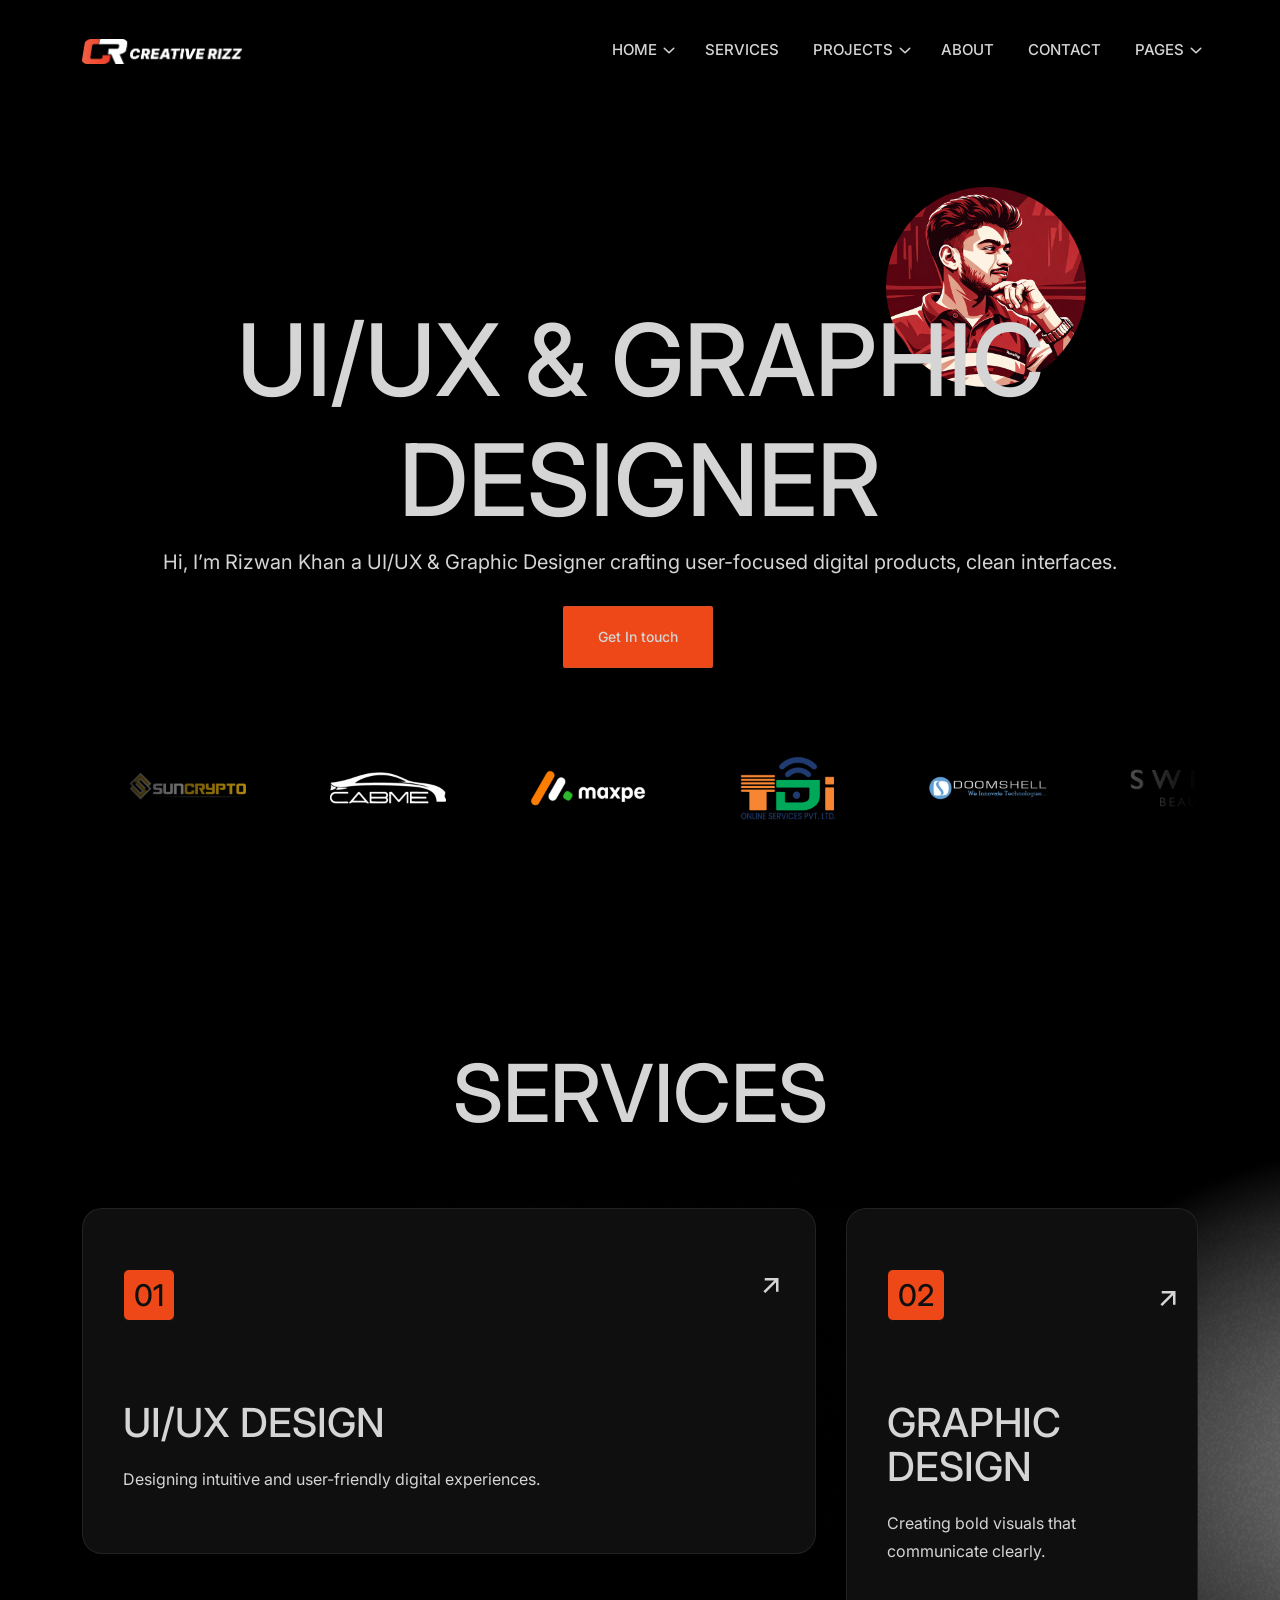
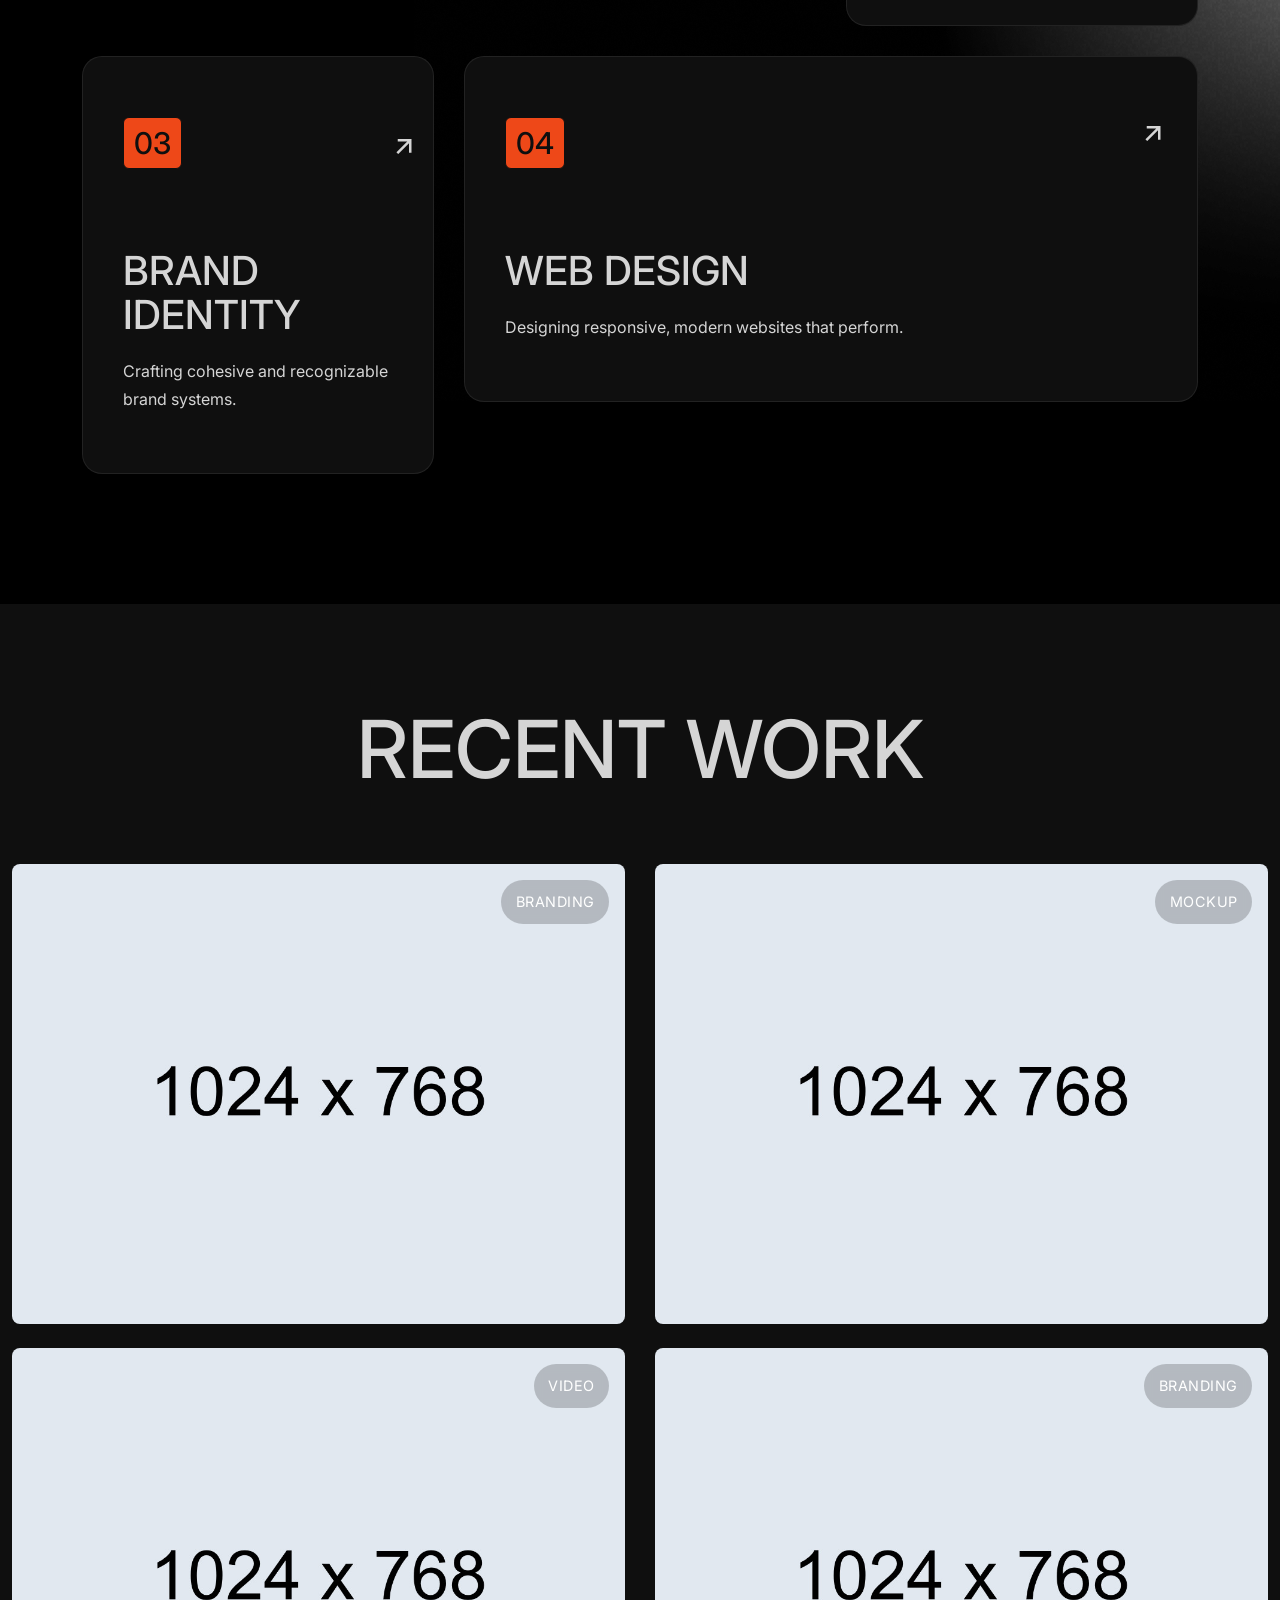
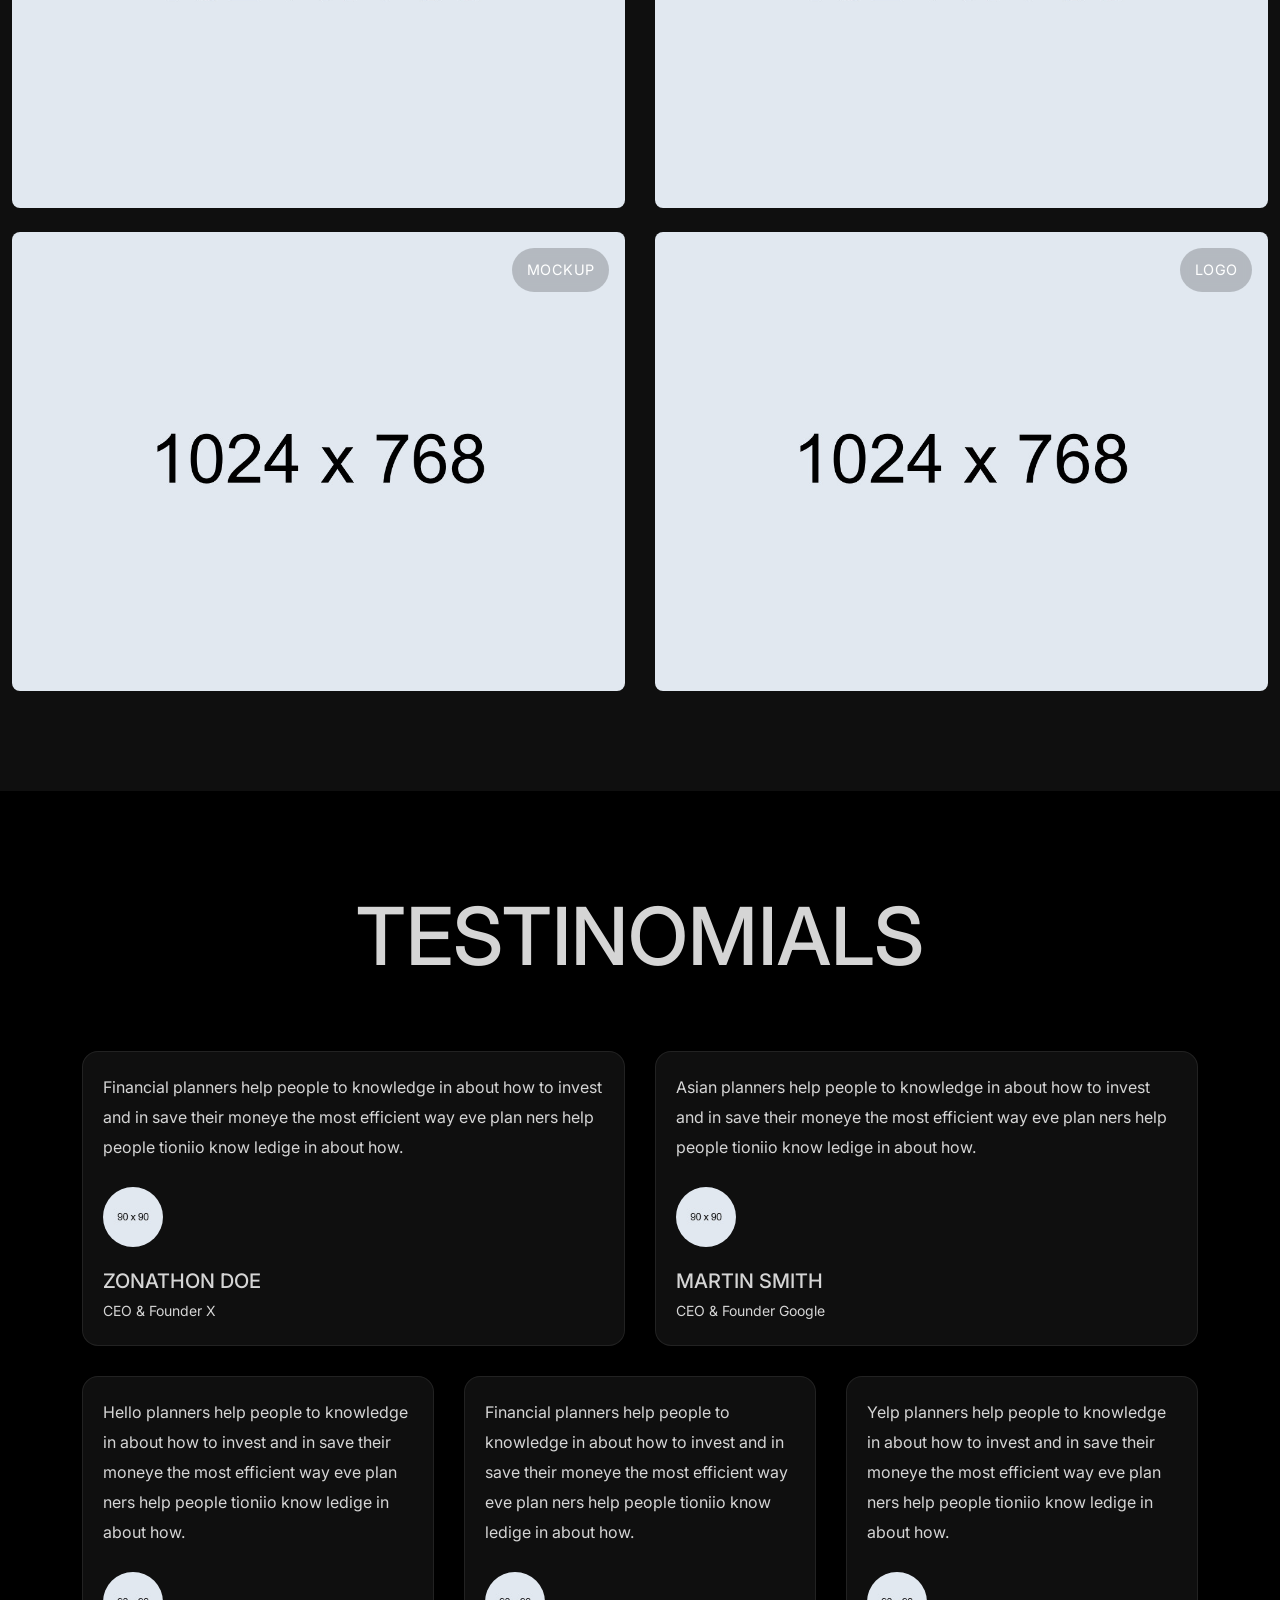
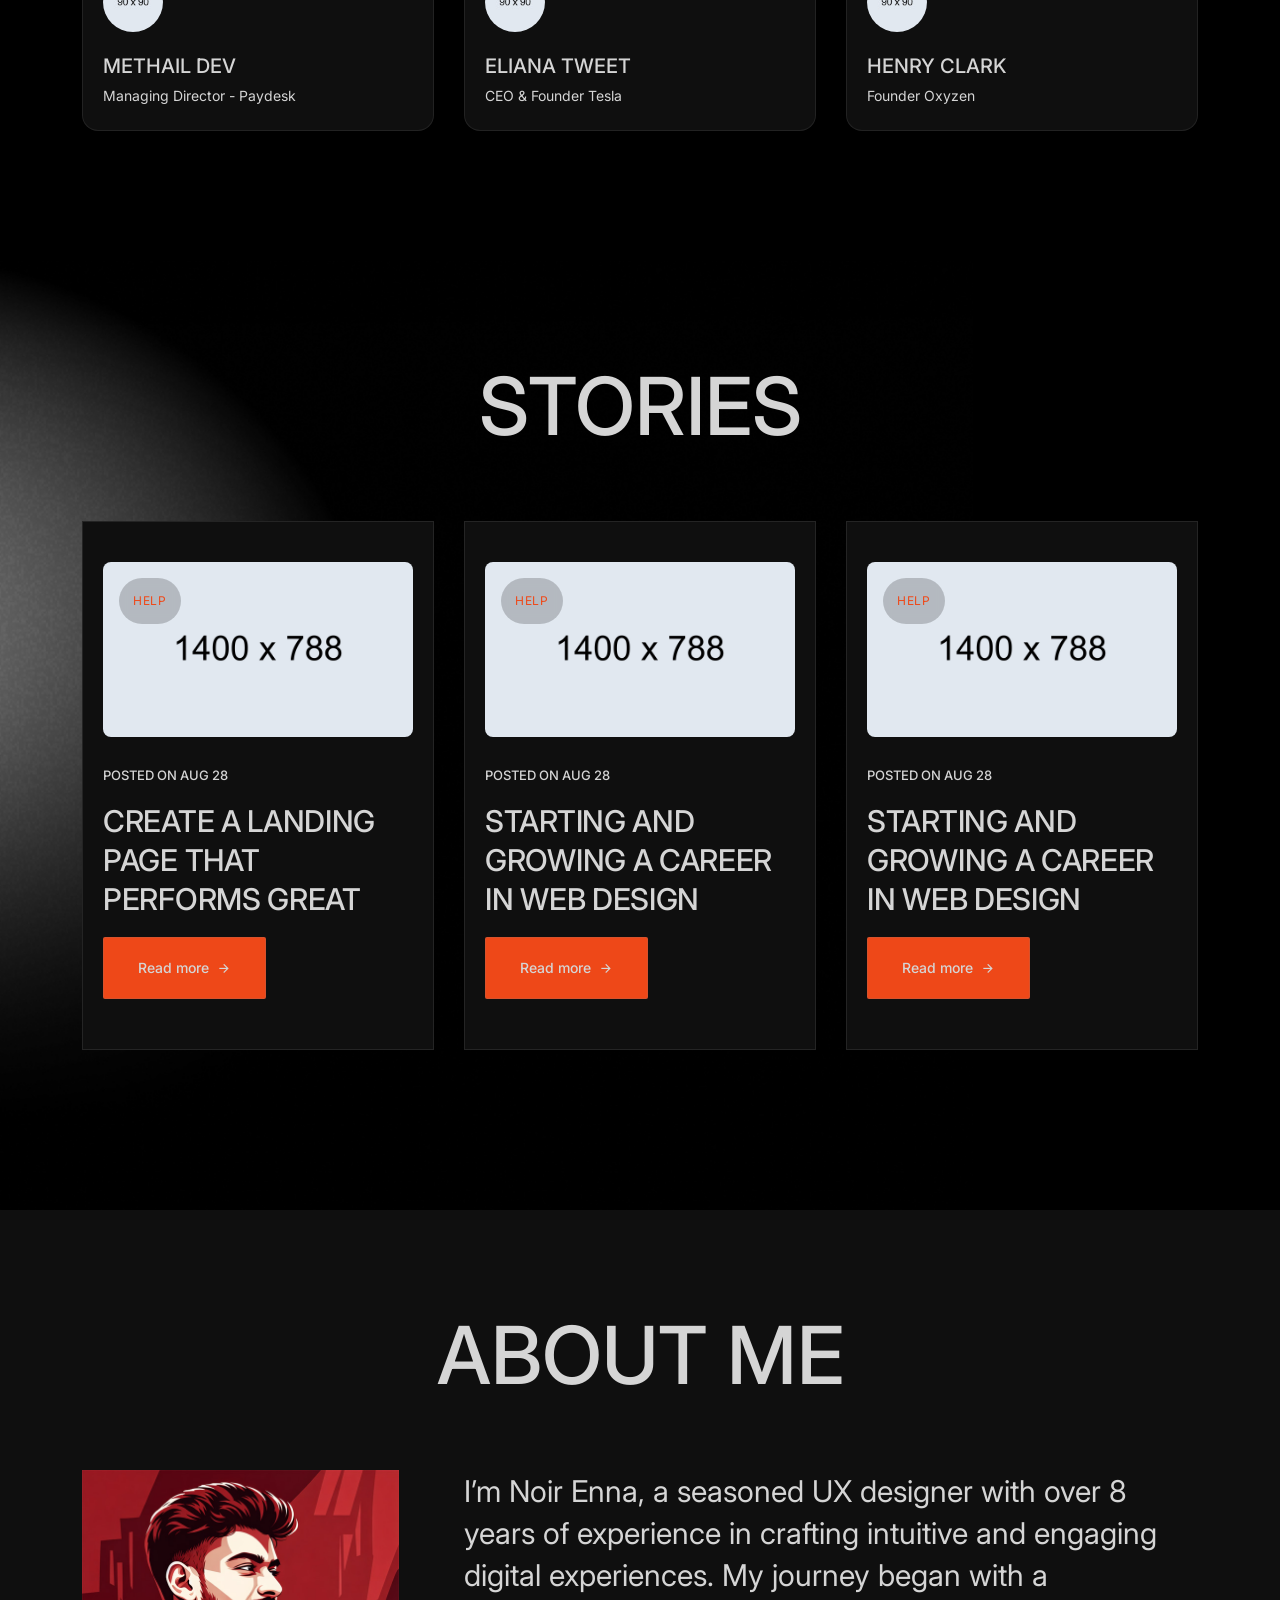
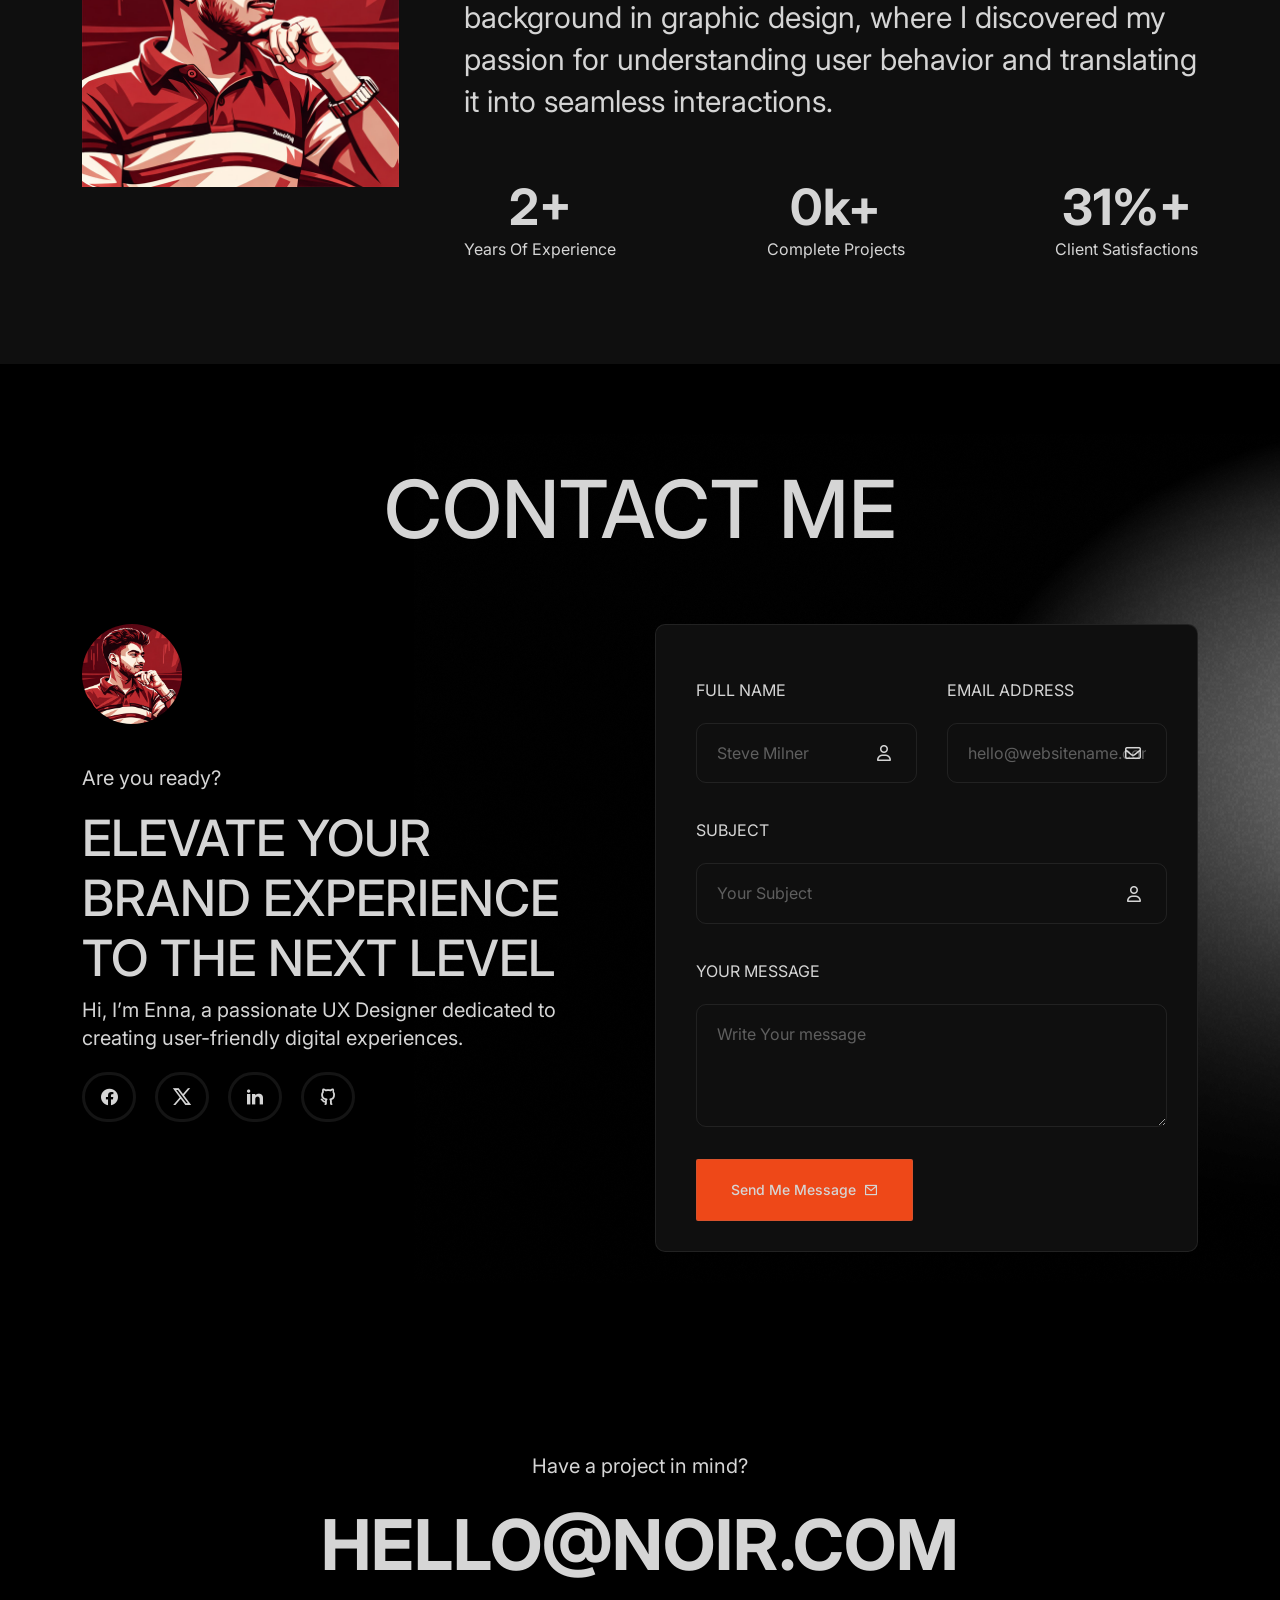
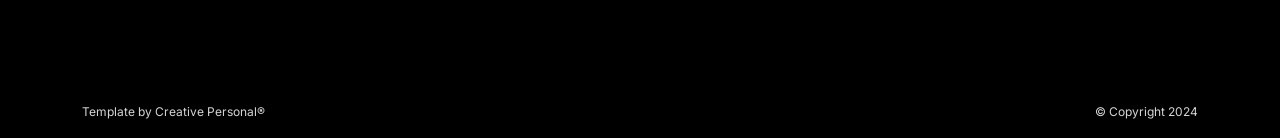
==== commit f9a90f42: "revert" ====
(no text change in the page or its own stylesheets)
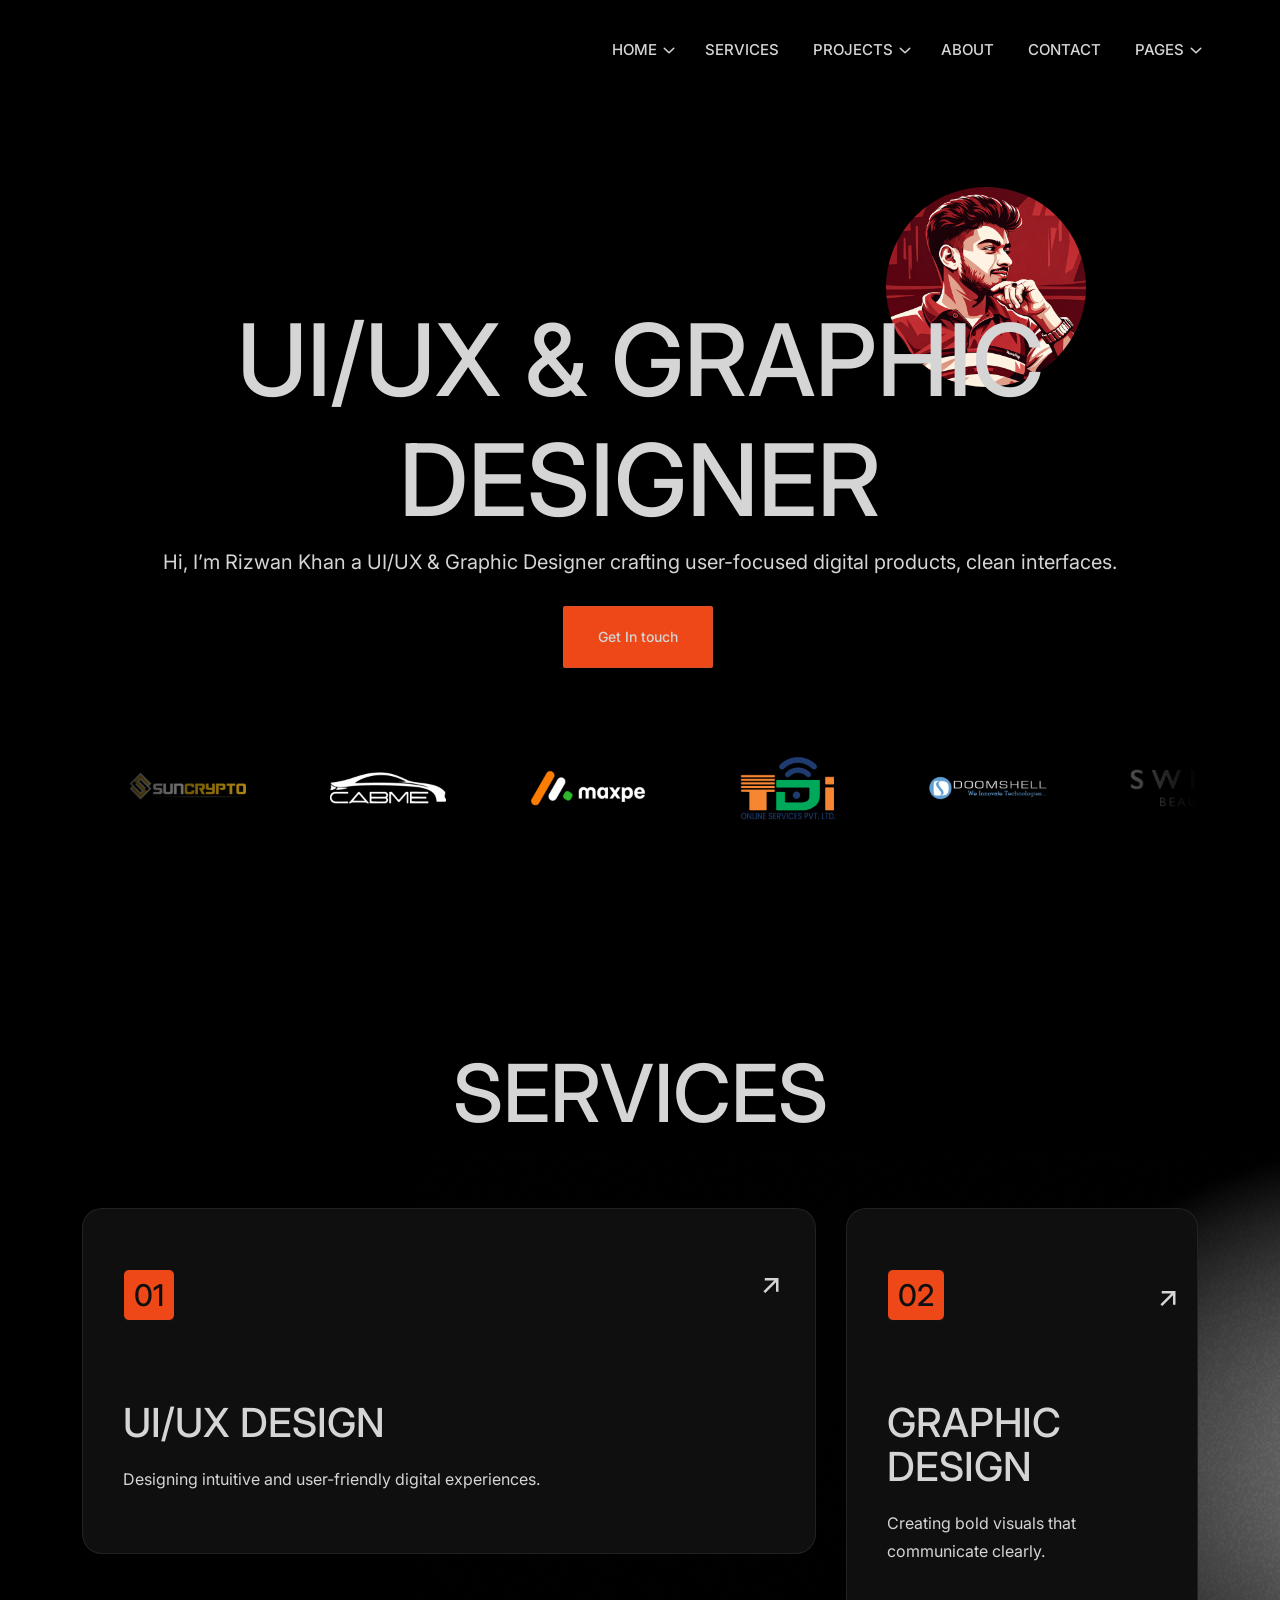
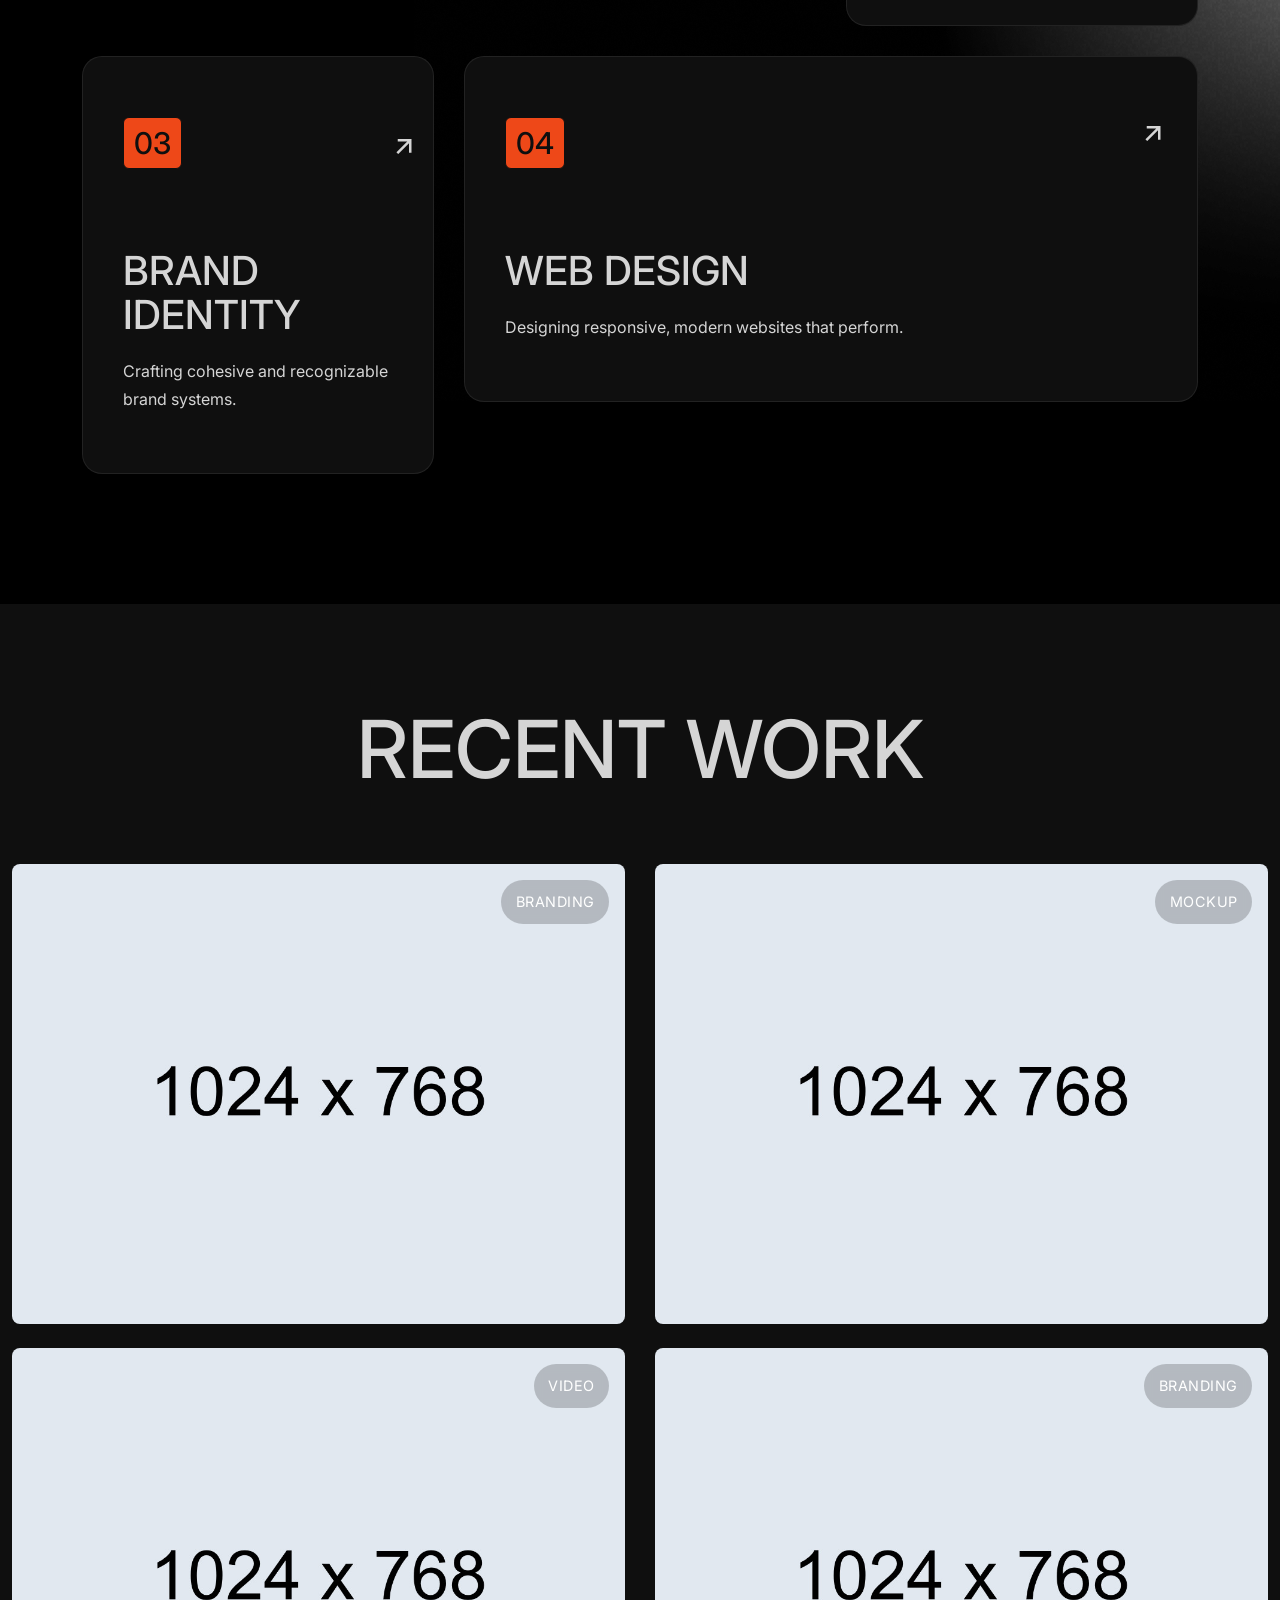
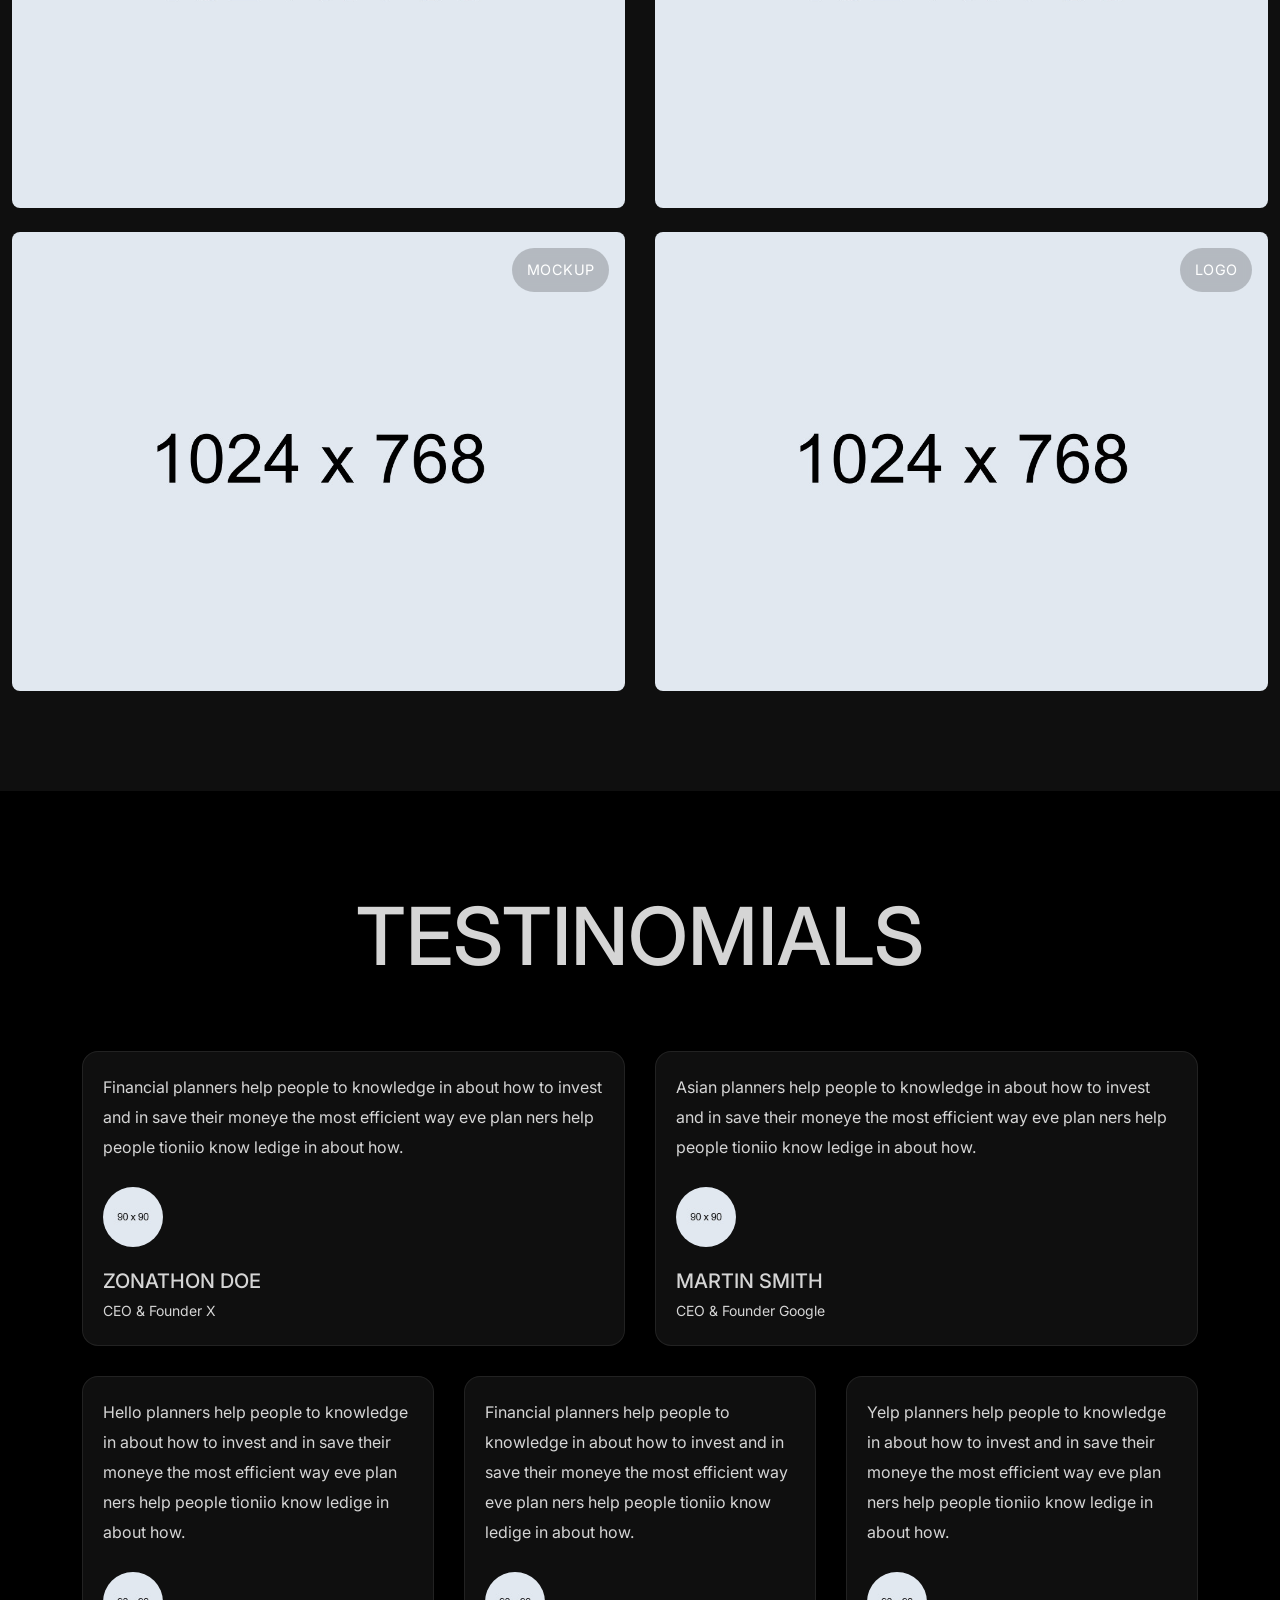
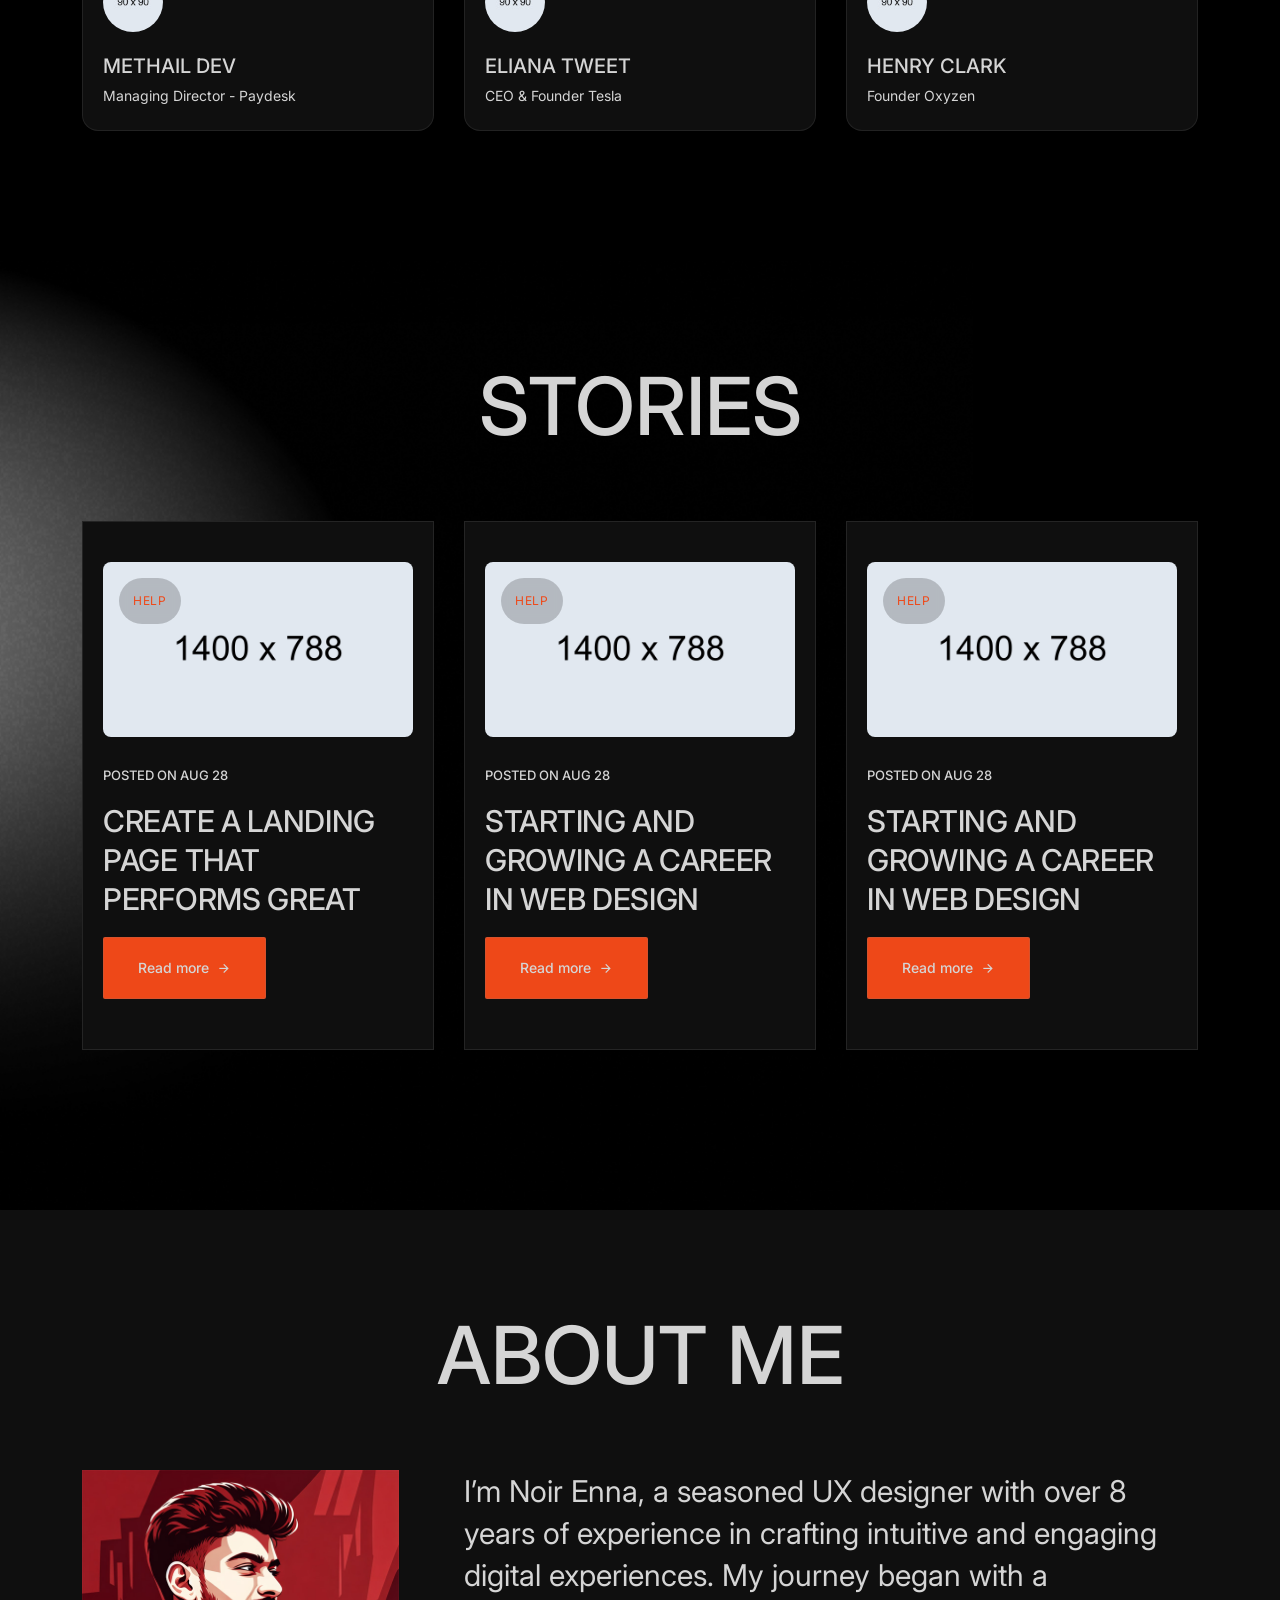
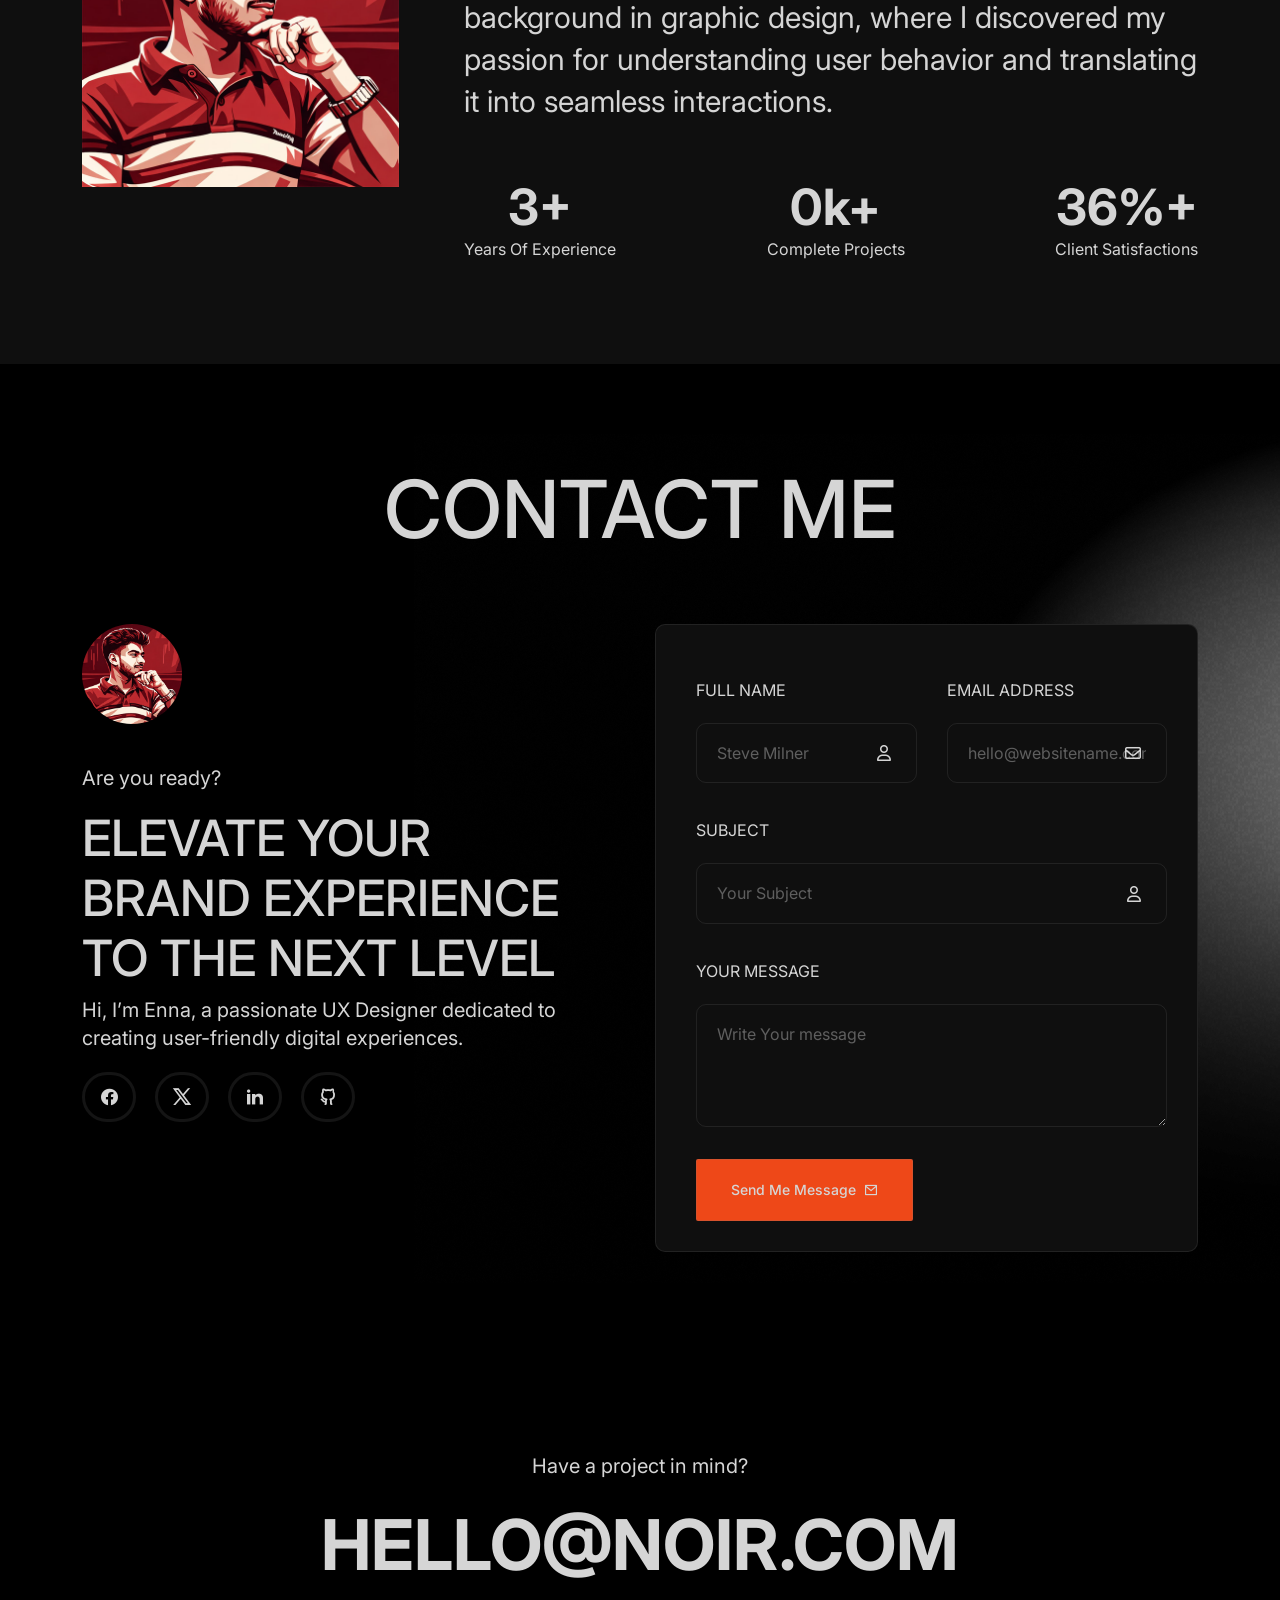
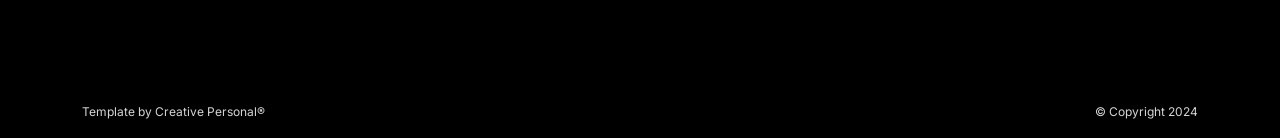
==== commit 4df44ce3: "logo-change" ====
--- a/index.html
+++ b/index.html
@@ -87,7 +87,7 @@
                         <div class="col-xl-2 col-lg-2 col-md-6 col-6 col-sm-3">
                             <div class="logo-area">
                                 <div class="logo">
-                                    <a href="index.html"><img src="assets/images/logo.png" alt=""></a>
+                                    <a href="index.html"><img src="assets/images/logo.svg" alt=""></a>
                                 </div>
                             </div>
                         </div>
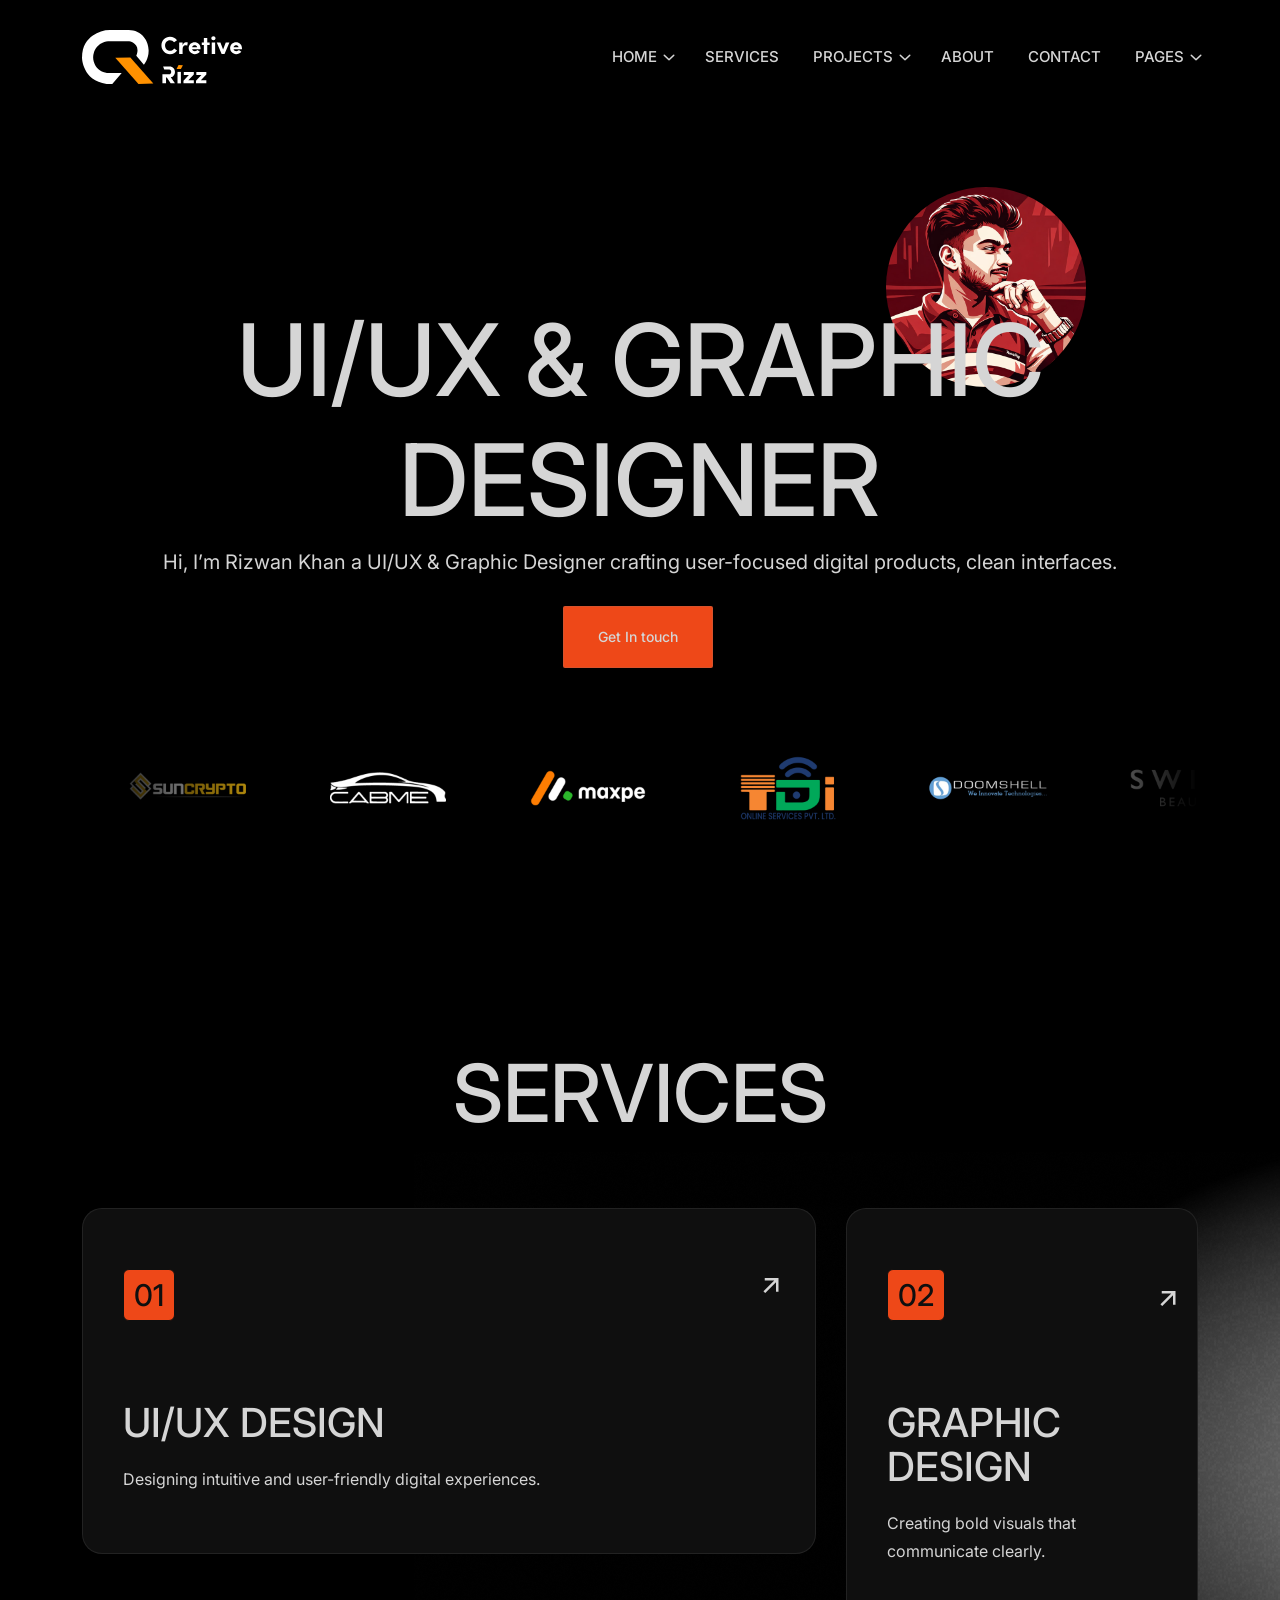
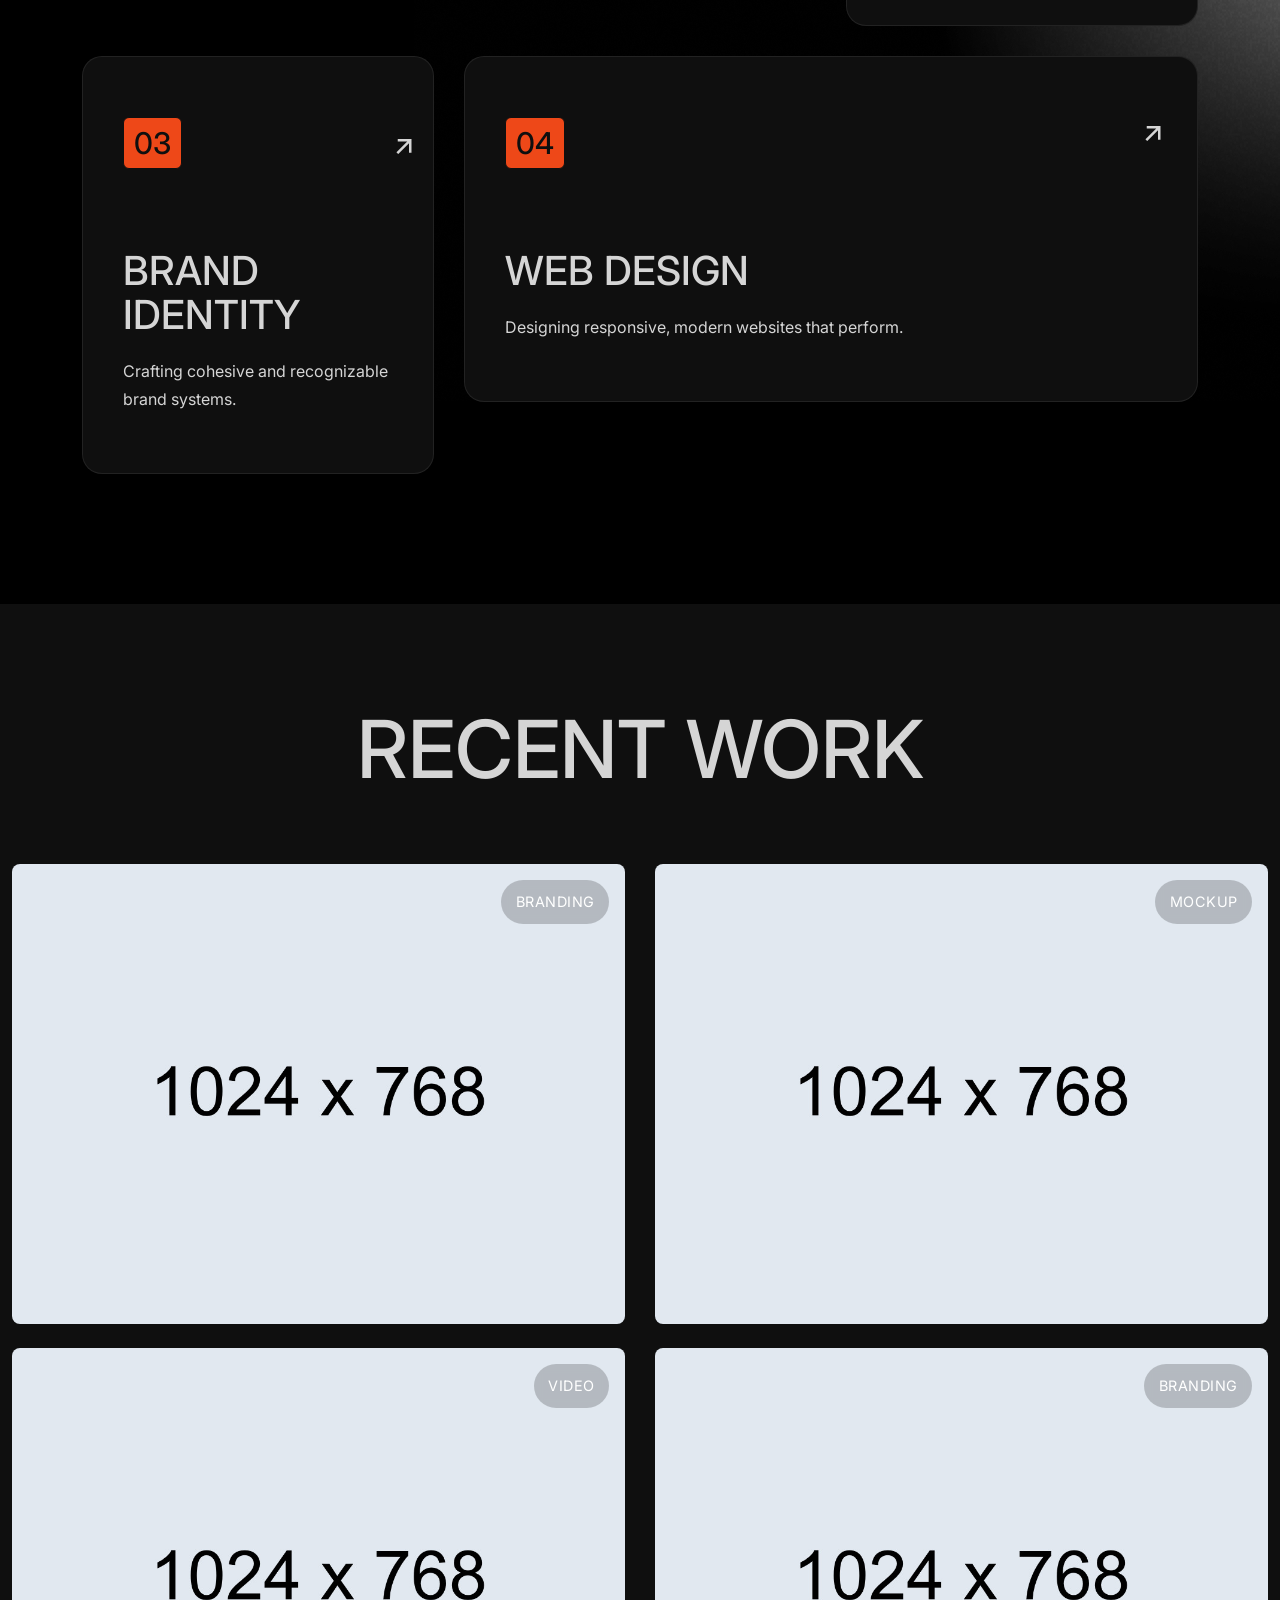
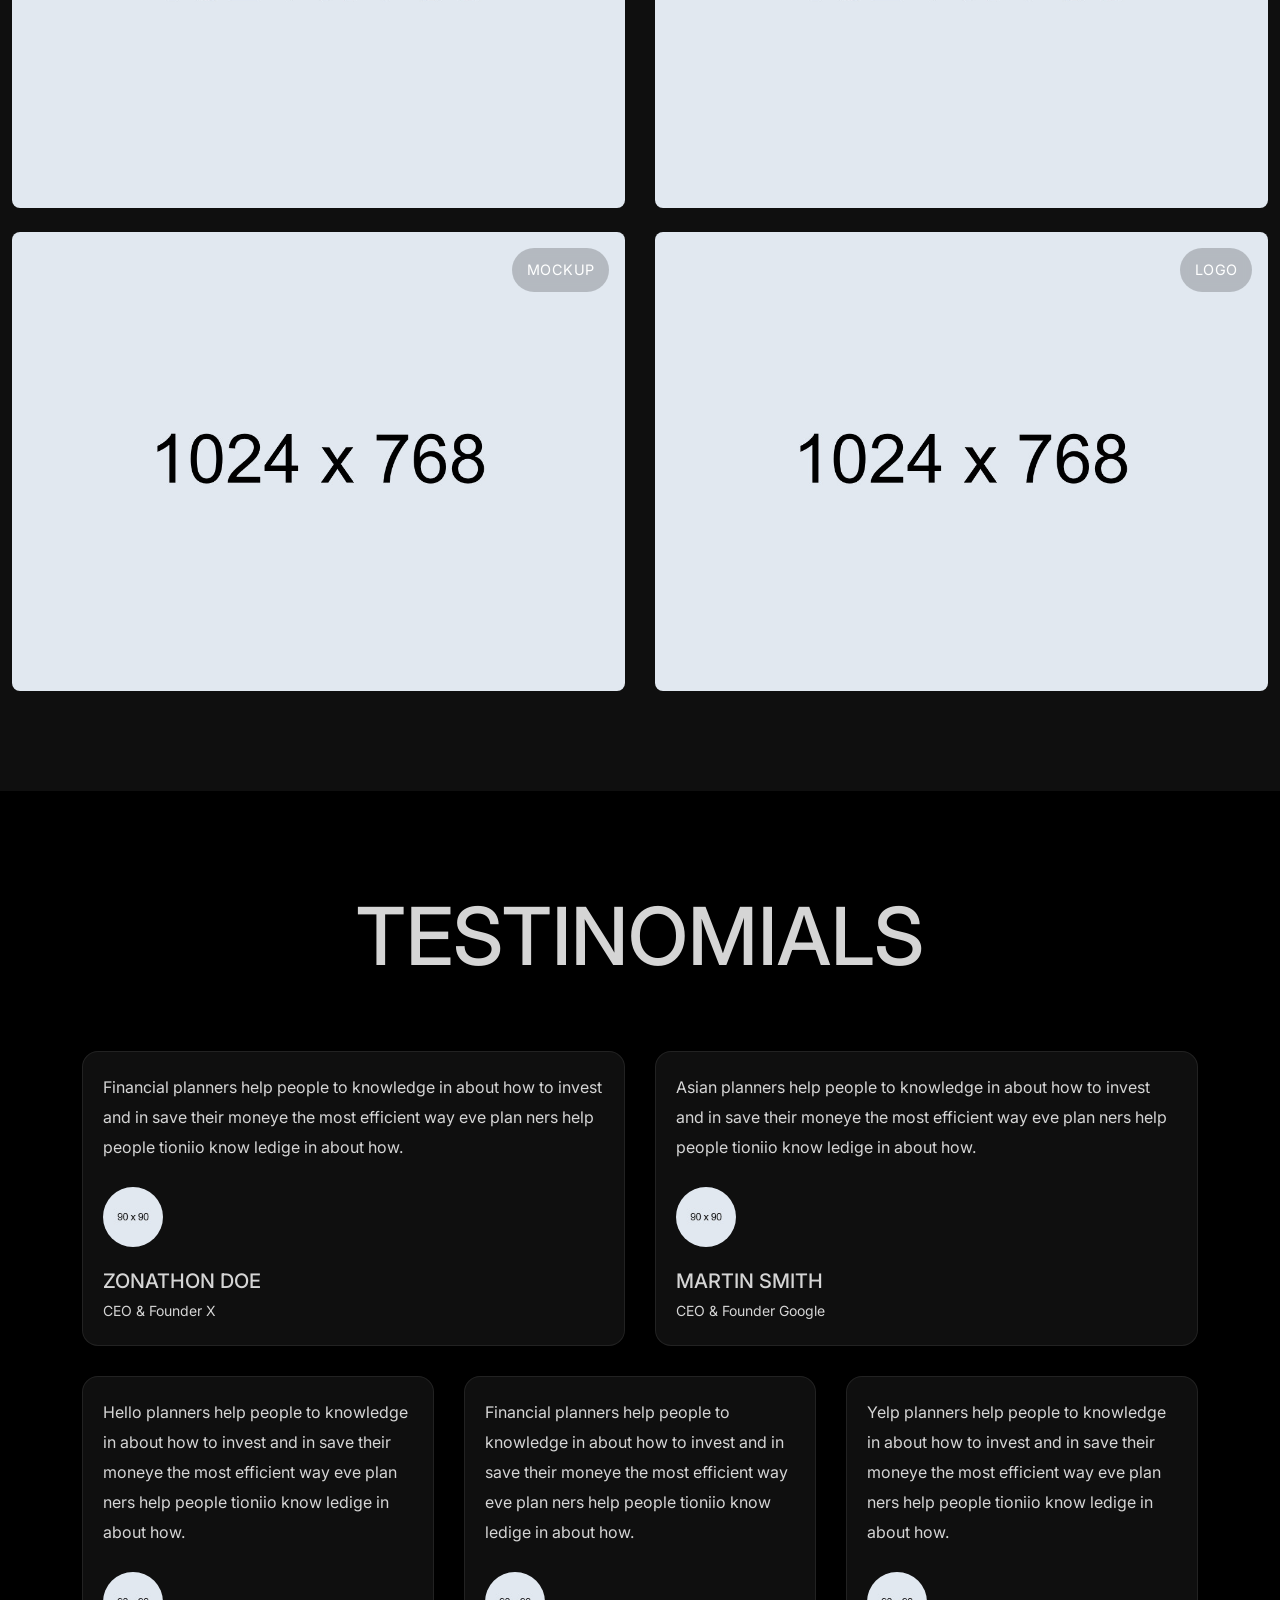
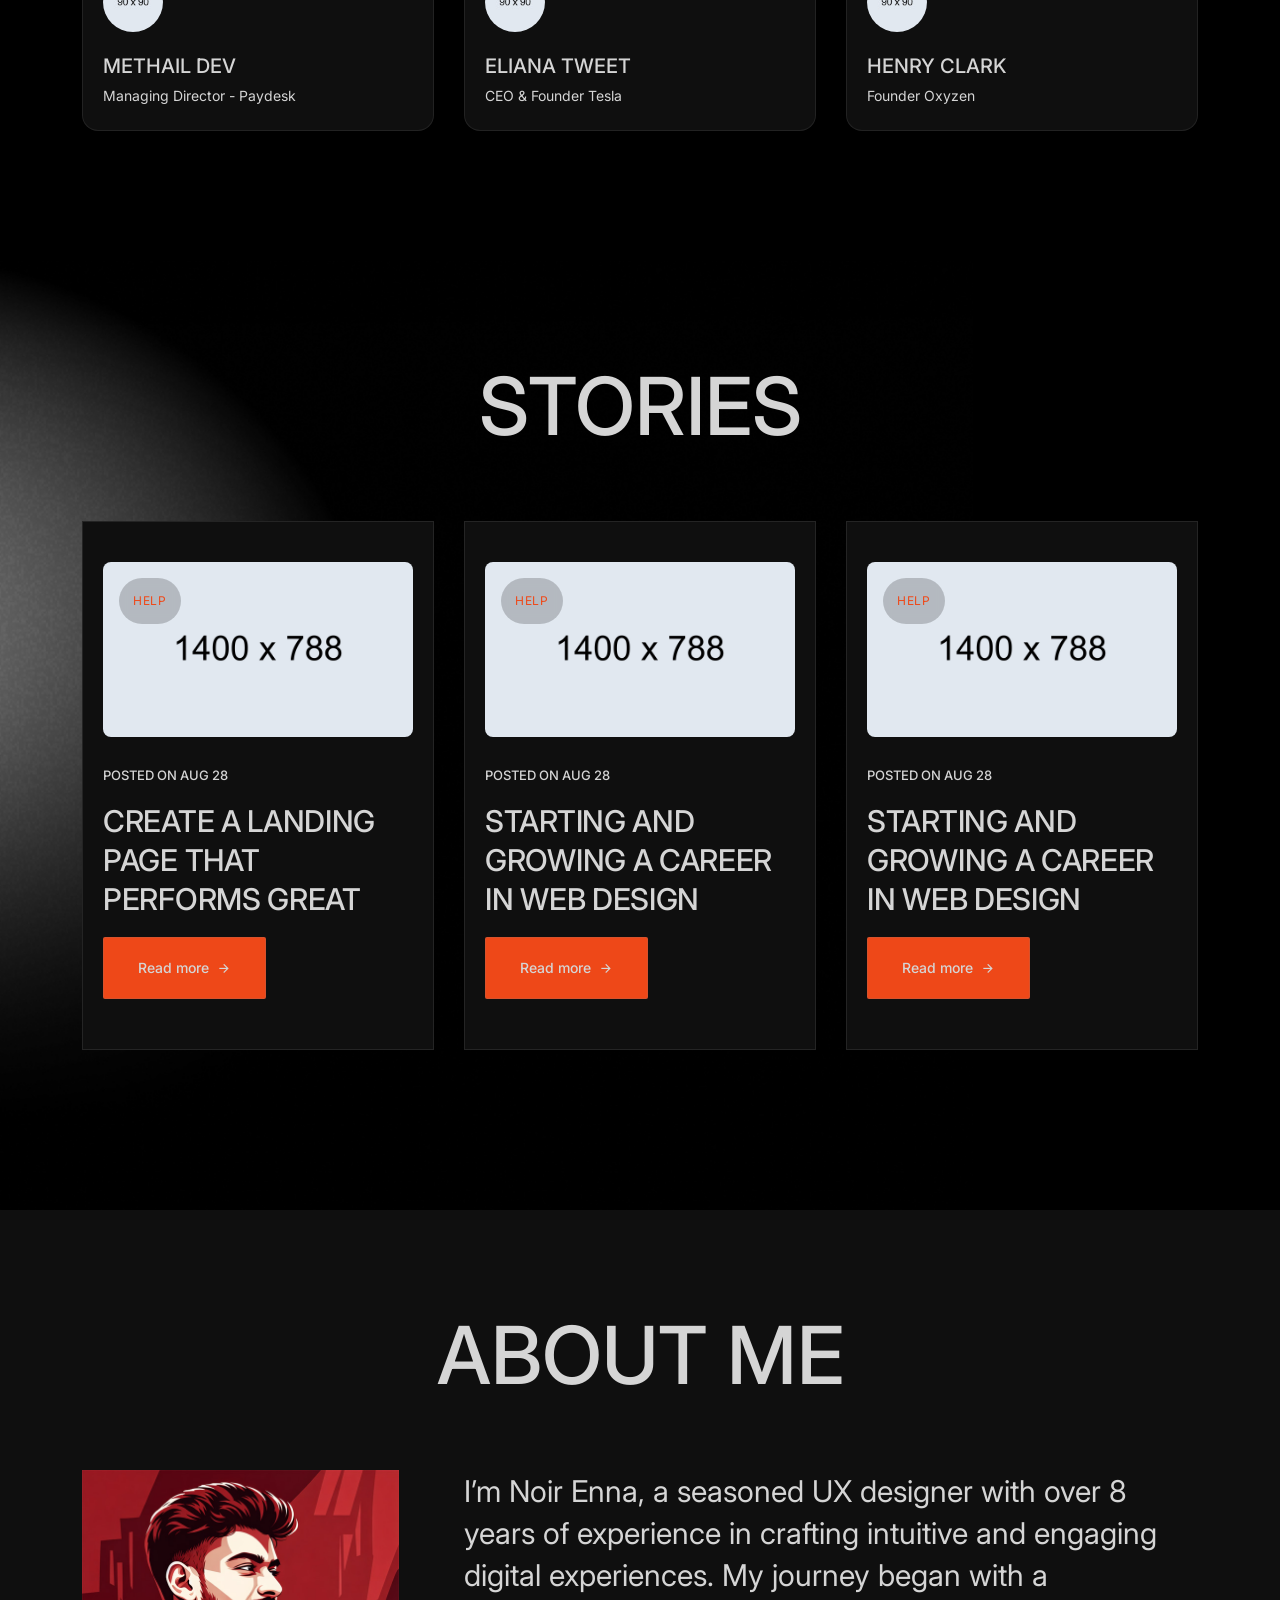
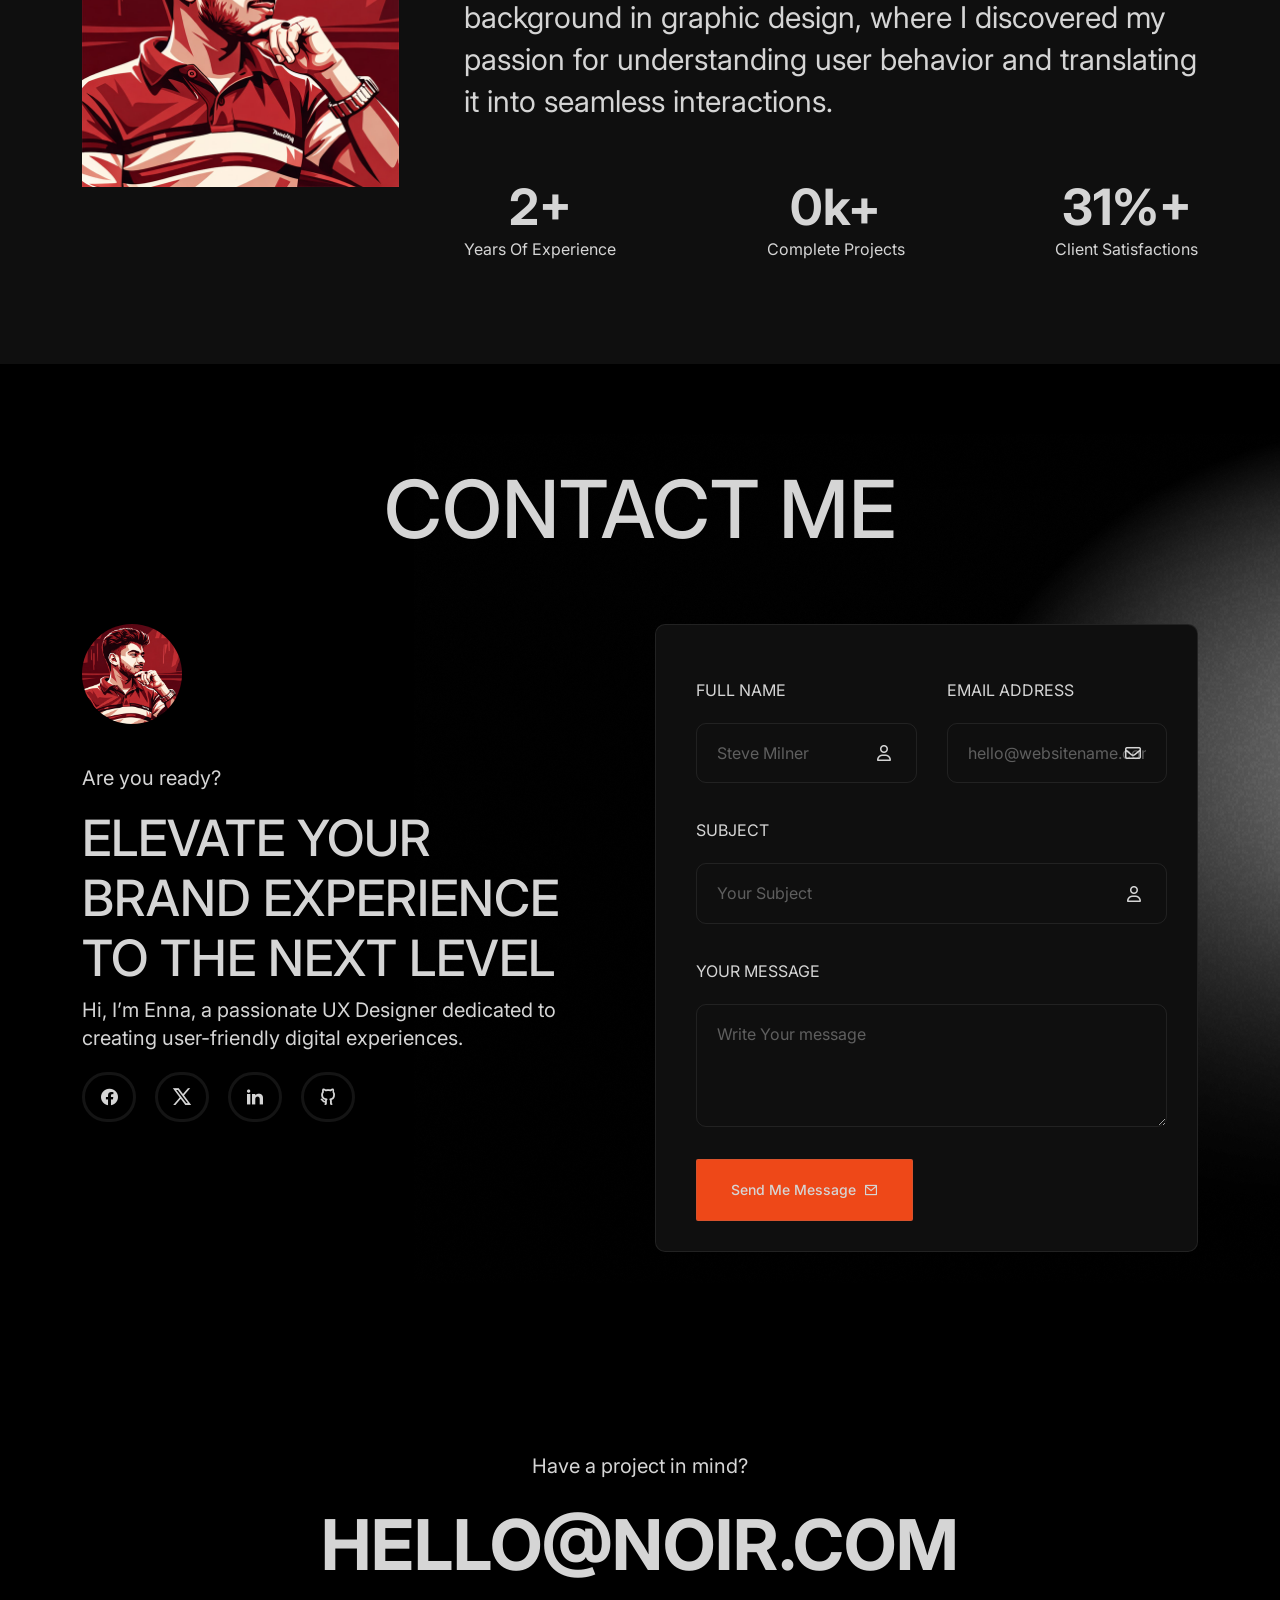
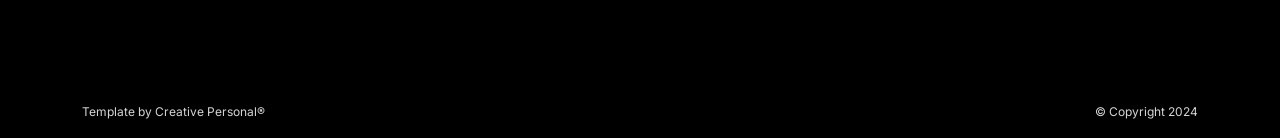
==== commit fc5cc939: "Logo-change" ====
--- a/index.html
+++ b/index.html
@@ -87,7 +87,7 @@
                         <div class="col-xl-2 col-lg-2 col-md-6 col-6 col-sm-3">
                             <div class="logo-area">
                                 <div class="logo">
-                                    <a href="index.html"><img src="assets/images/logo.svg" alt=""></a>
+                                    <a href="index.html"><img src="assets/images/Logo.svg" alt=""></a>
                                 </div>
                             </div>
                         </div>
